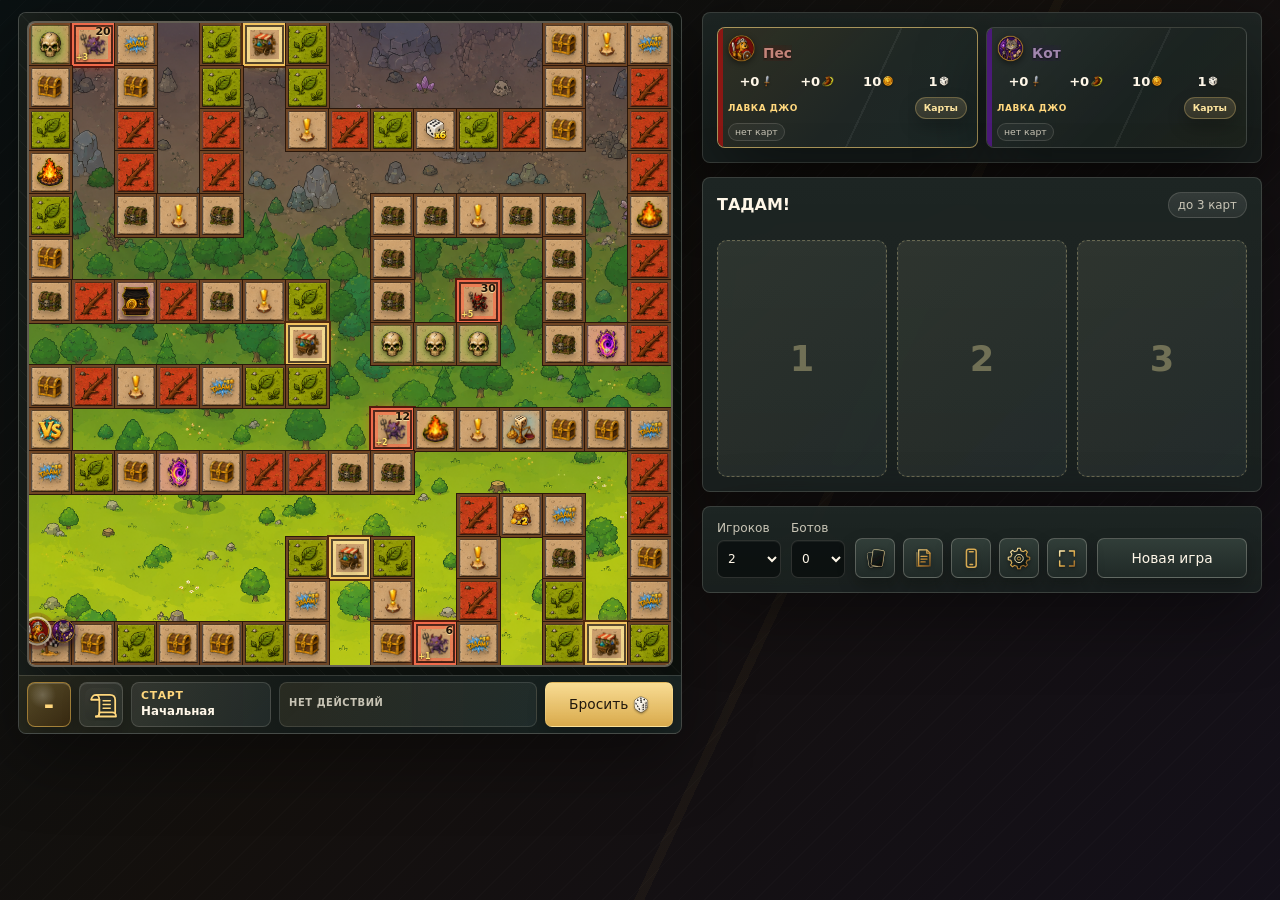
==== index.html @ 527f1bdc "Настольный стиль О13: отпечатки ТАДАМ размером с карту концепта (90 px) у двух и трёх игроков; у чет" ====
<!doctype html>
<html lang="ru">
  <head>
    <meta charset="UTF-8" />
    <meta name="viewport" content="width=device-width, initial-scale=1.0" />
    <title>Очень Большая Бродилка — веб-прототип</title>
    <link rel="preconnect" href="https://fonts.googleapis.com" />
    <link rel="preconnect" href="https://fonts.gstatic.com" crossorigin />
    <link href="https://fonts.googleapis.com/css2?family=Rubik:wght@400;500;700;800;900&family=Ruslan+Display&display=swap" rel="stylesheet" />
    <link rel="stylesheet" href="./styles.css?v=20261012-1400" />
    <link rel="stylesheet" href="./styles/moments.css?v=20261012-2330" />
    <link rel="stylesheet" href="./styles/tabletop.css?v=20261013-1500" />
  </head>
  <body data-ui-style="classic" data-font-style="standard">
    <main class="app-shell">
      <section class="score-strip" id="scoreStrip" aria-label="Игроки"></section>
      <div id="monsterRageIndicator" class="monster-rage-indicator" aria-live="polite" hidden></div>

      <section class="play-area">
        <article class="board-panel" aria-label="Игровое поле">
          <div class="map-wrap">
            <div id="eventToast" class="event-toast" role="button" tabindex="0" aria-live="polite" hidden></div>
            <div id="monsterDefeatBanner" class="monster-defeat-banner" aria-live="polite" hidden></div>
            <div id="coinDoubleBanner" class="coin-double-banner" aria-live="polite" hidden></div>
            <div id="finalBattleHud" class="final-battle-hud" aria-live="polite" hidden></div>
            <div id="winnerPopup" class="winner-popup" aria-live="polite" hidden></div>
            <div id="choicePanel" class="choice-panel" role="dialog" aria-live="polite" hidden></div>
            <div id="board" class="board"></div>
          </div>
          <div class="board-header">
            <div class="dice-panel">
              <span id="diceValue">-</span>
              <button id="infoHistoryBtn" class="info-history-button" type="button" aria-label="Показать хронику" title="Хроника" aria-haspopup="dialog" aria-expanded="false">
                <span class="info-history-glyph" aria-hidden="true">
                  <svg class="info-history-icon" viewBox="0 0 48 48" focusable="false">
                    <path class="info-history-scroll-paper" d="M12.9 7.8h22.4c5 0 8.2 3.2 8.2 8.2v19.8" />
                    <path class="info-history-scroll-roll" d="M12.9 7.8c-4 0-6.7 2.6-7.9 7.8h13.2c-.5-5.1-2.3-7.8-5.3-7.8Z" />
                    <path class="info-history-scroll-side" d="M18.2 15.6v20.2c0 4.4-2 6.6-5.6 6.6" />
                    <path class="info-history-scroll-bottom" d="M18.2 35.8h20.4c3.8 0 6.2 2.4 6.2 6.6H12.6c3.7 0 5.6-2.3 5.6-6.6Z" />
                    <path class="info-history-scroll-line" d="M24.3 17.2h11.2" />
                    <path class="info-history-scroll-line" d="M24.3 23.2h11.2" />
                    <path class="info-history-scroll-line" d="M24.3 29.2h11.2" />
                  </svg>
                </span>
              </button>
              <div id="fieldEffect" class="field-effect"></div>
              <div id="tableHost" class="table-host"></div>
              <div id="turnActions" class="turn-actions" aria-label="Доступные действия"></div>
              <button id="rollBtn">Бросить <img class="dice-icon" src="./assets/icons/dice.png?v=20260524-0305" alt="" aria-hidden="true"></button>
            </div>
          </div>
        </article>

        <aside class="side-panel" aria-label="Информация партии">
          <section class="game-settings" aria-label="Панель партии">
            <div class="season-controls">
              <label>
                <span class="control-label-copy">Игроков</span>
                <select id="playerCount">
                  <option value="1">Соло</option>
                  <option value="2" selected>2</option>
                  <option value="3">3</option>
                  <option value="4">4</option>
                </select>
              </label>
              <label>
                <span class="control-label-copy">Ботов</span>
                <select id="botCount">
                  <option value="0" selected>0</option>
                  <option value="1">1</option>
                  <option value="2">2</option>
                  <option value="3">3</option>
                  <option value="4">4</option>
                </select>
              </label>
              <div class="header-icon-actions" aria-label="Быстрые действия">
                <button id="referenceHeaderBtn" class="secondary header-icon-button reference-header-toggle" type="button" title="Показать карты и поля" aria-label="Показать карты и поля" aria-pressed="false">
                  <img class="reference-header-icon" src="./assets/icons/reference_cards.svg" alt="" aria-hidden="true">
                </button>
                <button id="historyHeaderBtn" class="secondary header-icon-button history-header-toggle" type="button" title="История" aria-label="История" aria-pressed="false">
                  <svg class="history-header-icon" viewBox="0 0 512 512" aria-hidden="true">
                    <defs>
                      <linearGradient id="historyGold" x1="132" x2="384" y1="102" y2="410" gradientUnits="userSpaceOnUse">
                        <stop offset="0" stop-color="#f0d58d"/>
                        <stop offset="0.54" stop-color="#cf9439"/>
                        <stop offset="1" stop-color="#80531f"/>
                      </linearGradient>
                    </defs>
                    <g fill="none" stroke="url(#historyGold)" stroke-linecap="round" stroke-linejoin="round">
                      <path d="M146 158v252h210" stroke-width="20" opacity="0.58"/>
                      <path d="M178 108h150l58 58v238H178z" stroke-width="24"/>
                      <path d="M328 112v58h56" stroke-width="22"/>
                      <path d="M220 226h112M220 278h112M220 330h78" stroke-width="24"/>
                    </g>
                  </svg>
                </button>
                <button id="phoneRoomHeaderBtn" class="secondary header-icon-button phone-room-toggle" type="button" title="Играть с телефонами" aria-label="Играть с телефонами" aria-pressed="false">
                  <svg class="phone-header-icon" viewBox="0 0 24 24" aria-hidden="true">
                    <rect x="7.25" y="3.25" width="9.5" height="17.5" rx="2.15" />
                    <path d="M10.15 5.65h3.7M10.75 18.05h2.5" />
                  </svg>
                </button>
                <button id="settingsToggle" class="secondary settings-toggle header-icon-button" type="button" title="Настройки" aria-label="Настройки" aria-expanded="false">
                  <img class="settings-icon" src="./assets/icons/settings_gear.svg?v=20260621-2257" alt="" aria-hidden="true">
                </button>
                <button id="fullscreenBtn" class="secondary fullscreen-toggle header-icon-button" type="button" title="Открыть игру на весь экран" aria-label="На весь экран">
                  <img class="fullscreen-icon" src="./assets/icons/fullscreen_button.svg?v=20260621-2305" alt="" aria-hidden="true">
                </button>
                <button id="tableMenuBtn" class="secondary header-icon-button table-menu-toggle" type="button" title="Партия: игроки, боты, новая игра" aria-label="Партия" aria-expanded="false">
                  <svg class="table-menu-icon" viewBox="0 0 24 24" aria-hidden="true">
                    <path d="M4 9.5h16v9.25c0 .7-.55 1.25-1.25 1.25H5.25C4.55 20 4 19.45 4 18.75Z" />
                    <path d="M3.25 6.25C3.25 5.55 3.8 5 4.5 5h15c.7 0 1.25.55 1.25 1.25V9.5H3.25Z" />
                    <path d="M10 12.75h4" />
                  </svg>
                </button>
                <span id="phoneRoomHeaderFeedback" class="phone-room-header-feedback" role="status" aria-live="polite" hidden>Комната скопирована</span>
              </div>
              <button id="newGameBtn" class="secondary">Новая игра</button>
            </div>
            <section class="phone-room-panel" aria-label="Мобильные контроллеры" hidden>
              <div class="phone-room-header">
                <strong>Телефоны</strong>
                <div class="phone-room-header-actions">
                  <button id="phoneRoomQrBtn" class="secondary phone-room-qr-button" type="button" title="Показать QR-код" aria-label="Показать QR-код" aria-haspopup="dialog" aria-expanded="false" disabled>
                    <img class="phone-room-qr-icon" src="./assets/icons/qr_code.svg?v=20260626-1656" alt="" aria-hidden="true">
                  </button>
                  <button id="createPhoneRoomBtn" class="secondary phone-room-refresh-button" type="button" title="Создать комнату" aria-label="Создать комнату">
                    <img class="phone-room-refresh-icon" src="./assets/icons/refresh_room.svg?v=20260626-1700" alt="" aria-hidden="true">
                  </button>
                  <button id="copyPhoneRoomUrlBtn" class="secondary phone-room-copy" type="button" title="Скопировать ссылку" aria-label="Скопировать ссылку" disabled>
                    <img class="phone-room-copy-icon" src="./assets/icons/copy_link.svg?v=20260626-1652" alt="" aria-hidden="true">
                  </button>
                  <button id="phoneRoomSettingsToggle" class="secondary phone-room-settings-toggle" type="button" title="Настройки телефонов" aria-label="Настройки телефонов" aria-expanded="false" aria-controls="phoneRoomSettingsBody">
                    <img class="phone-room-settings-icon" src="./assets/icons/settings_gear.svg?v=20260626-0342" alt="" aria-hidden="true">
                  </button>
                </div>
              </div>
              <div id="phoneRoomStatus" class="phone-room-status">Комната не создана</div>
              <div id="phoneRoomDetails" class="phone-room-details" hidden>
                <div class="phone-room-code-card">
                  <span>Код</span>
                  <b id="phoneRoomCode">-</b>
                </div>
                <label class="phone-room-link-card">
                  <span>Ссылка</span>
                  <input id="phoneRoomUrl" type="text" readonly value="" />
                </label>
              </div>
              <section class="phone-room-settings" aria-label="Настройки телефонов">
                <div id="phoneRoomSettingsBody" class="phone-room-settings-body" hidden>
                  <div class="phone-room-settings-grid">
                    <label class="phone-room-mode">
                      <span>Режим</span>
                      <select id="phoneRoomMode">
                        <option value="full" selected>Полный контроллер</option>
                        <option value="big-button">Большая кнопка</option>
                      </select>
                    </label>
                    <label class="cheat-toggle phone-dice-toggle">
                      <input id="phoneRoomDice" type="checkbox" />
                      <span>Не отображать кубики</span>
                    </label>
                    <label class="cheat-toggle phone-card-text-toggle">
                      <input id="phoneRoomCardsText" type="checkbox" checked />
                      <span>Текст вместо карт</span>
                    </label>
                  </div>
                  <div id="phoneRoomControllers" class="phone-room-controllers"></div>
                </div>
              </section>
            </section>
            <div id="settingsPanel" class="settings-panel" hidden>
              <div class="settings-action-pair auto-playtest-controls" aria-label="Автопрогон бот-партий">
                <span class="auto-playtest-title">Автопрогон</span>
                <button class="secondary" type="button" data-auto-playtest-runs="1">1</button>
                <button class="secondary" type="button" data-auto-playtest-runs="10">10</button>
                <button class="secondary" type="button" data-auto-playtest-runs="100">100</button>
                <span id="autoPlaytestStatus" class="auto-playtest-status" aria-live="polite"></span>
              </div>
              <div class="exact-move-row" aria-label="Чит точного движения активного игрока">
                <label class="settings-select exact-move-setting">
                  <span>Пройти</span>
                  <input id="exactMoveAmount" type="number" min="0" step="1" value="4" />
                </label>
                <button id="exactMoveBtn" class="secondary" type="button">Идти</button>
              </div>
              <div id="modifierPlayerStatus" class="modifier-player-status" aria-live="polite"></div>
              <div class="modifier-preset-row" aria-label="Шаги выбранного игрока">
                <span>Шаги</span>
                <button class="secondary" type="button" data-step-bonus-preset="-5">-5</button>
                <button class="secondary" type="button" data-step-bonus-preset="5">+5</button>
                <button class="secondary" type="button" data-step-bonus-preset="-50">-50</button>
                <button class="secondary" type="button" data-step-bonus-preset="50">+50</button>
              </div>
              <div class="modifier-preset-row" aria-label="Сила выбранного игрока">
                <span>Сила</span>
                <button class="secondary" type="button" data-battle-bonus-preset="-5">-5</button>
                <button class="secondary" type="button" data-battle-bonus-preset="5">+5</button>
                <button class="secondary" type="button" data-battle-bonus-preset="-50">-50</button>
                <button class="secondary" type="button" data-battle-bonus-preset="50">+50</button>
              </div>
              <label class="settings-select">
                <span>Кубиков</span>
                <select id="diceCount">
                  <option value="1" selected>1</option>
                  <option value="2">2</option>
                  <option value="3">3</option>
                  <option value="4">4</option>
                </select>
              </label>
              <label class="settings-select">
                <span>Поле</span>
                <select id="boardSelect">
                  <option value="field1">Поле 1</option>
                  <option value="field2" selected>Поле 2</option>
                </select>
              </label>
              <label class="settings-select">
                <span>UI</span>
                <select id="uiStyle">
                  <option value="classic" selected>Классический</option>
                  <option value="tabletop">Настольный</option>
                </select>
              </label>
              <label class="settings-select">
                <span>Лавка</span>
                <select id="shopMode">
                  <option value="market" selected>Рынок</option>
                  <option value="classic">Классика</option>
                </select>
              </label>
              <label class="settings-select">
                <span>Скорость ботов</span>
                <select id="botSpeed">
                  <option value="standard" selected>Стандартно</option>
                  <option value="fast">Быстро</option>
                </select>
              </label>
              <label class="cheat-toggle">
                <input id="autoRevealCards" type="checkbox" />
                <span>Сразу открывать карты</span>
              </label>
              <label class="cheat-toggle">
                <input id="randomFirstPlayer" type="checkbox" />
                <span>Случайный первый игрок</span>
              </label>
              <label class="cheat-toggle">
                <input id="showWalkPath" type="checkbox" />
                <span>Не показывать контур хода</span>
              </label>
              <label class="cheat-toggle">
                <input id="hidePlayers" type="checkbox" />
                <span>Скрыть игроков</span>
              </label>
              <label class="cheat-toggle">
                <input id="weaponsEnabled" type="checkbox" />
                <span>Оружие</span>
              </label>
              <label class="cheat-toggle">
                <input id="disableDragon" type="checkbox" checked />
                <span>Выключить дракона</span>
              </label>
            </div>
          </section>
          <section class="tadam-card">
            <div class="section-title">
              <h2>ТАДАМ!</h2>
              <span class="pill">до 3 карт</span>
            </div>
            <div id="tadamTable" class="tadam-table"></div>
          </section>
          <section id="tableDecks" class="table-decks" aria-label="Колоды на столе"></section>
        </aside>
      </section>

      <section class="lower-grid">
        <article id="referencePanel" class="reference-panel" aria-label="Справочник карт и полей" hidden>
          <section class="reference-toggle-panel" aria-label="Показать карты и поля">
            <strong>Показать карты и поля</strong>
            <div class="reference-toggle-list">
              <button class="secondary reference-toggle" type="button" data-reference-toggle="good" aria-pressed="false">
                <img class="reference-toggle-icon" src="./assets/cards/good_back.png" alt="" aria-hidden="true">
                <span class="reference-toggle-label">Хорошо</span>
              </button>
              <button class="secondary reference-toggle" type="button" data-reference-toggle="bad" aria-pressed="false">
                <img class="reference-toggle-icon" src="./assets/cards/bad_back.png" alt="" aria-hidden="true">
                <span class="reference-toggle-label">Плохо</span>
              </button>
              <button class="secondary reference-toggle" type="button" data-reference-toggle="shop" aria-pressed="false">
                <img class="reference-toggle-icon" src="./assets/cards/shop_back.png" alt="" aria-hidden="true">
                <span class="reference-toggle-label">Лавка Джо</span>
              </button>
              <button class="secondary reference-toggle" type="button" data-reference-toggle="tadam" aria-pressed="false">
                <img class="reference-toggle-icon" src="./assets/cards/tadam_back.png" alt="" aria-hidden="true">
                <span class="reference-toggle-label">Тадам!</span>
              </button>
              <button class="secondary reference-toggle" type="button" data-reference-toggle="event" aria-pressed="false">
                <img class="reference-toggle-icon" src="./assets/cards/event_back.png" alt="" aria-hidden="true">
                <span class="reference-toggle-label">События</span>
              </button>
              <button class="secondary reference-toggle" type="button" data-reference-toggle="legendary" aria-pressed="false">
                <img class="reference-toggle-icon reference-toggle-icon-legendary" src="./assets/icons/legendary_doom_scythe_512.png" alt="" aria-hidden="true">
                <span class="reference-toggle-label">Легендарное оружие</span>
              </button>
              <button class="secondary reference-toggle" type="button" data-reference-toggle="fields" aria-pressed="false">
                <img class="reference-toggle-icon reference-toggle-icon-field" src="./assets/icons/start_512.png" alt="" aria-hidden="true">
                <span class="reference-toggle-label">Поля</span>
              </button>
            </div>
          </section>
          <div id="referenceOutput" class="reference-output" hidden></div>
        </article>
        <article id="historyPanel" class="history-panel" hidden>
          <div class="section-title">
            <h2>История</h2>
            <button id="saveHistoryBtn" class="history-save" type="button">Сохранить</button>
          </div>
          <div id="gameHistory" class="game-history"></div>
        </article>
      </section>

      <div id="infoHistoryPopup" class="info-history-popup" role="dialog" aria-modal="true" aria-labelledby="infoHistoryTitle" hidden>
        <button class="info-history-backdrop" type="button" data-info-history-close aria-label="Закрыть хронику"></button>
        <section class="info-history-card">
          <div class="info-history-head">
            <div>
              <h2 id="infoHistoryTitle">Хроника</h2>
            </div>
            <div class="info-history-head-actions">
              <button id="infoHistoryFullBtn" class="info-history-action" type="button">Вся хроника</button>
              <button id="infoHistoryCopyBtn" class="info-history-action" type="button">Копировать</button>
              <span id="infoHistoryCopyFeedback" class="info-history-copy-feedback" role="status" aria-live="polite" hidden>Хроника скопирована</span>
              <button id="infoHistoryCloseBtn" class="info-history-close" type="button" aria-label="Закрыть хронику">×</button>
            </div>
          </div>
          <div class="info-history-list-wrap">
            <div id="infoHistoryListTitle" class="info-history-list-title">Последние действия</div>
            <ol id="gameLog" class="game-log info-history-log"></ol>
          </div>
        </section>
      </div>

      <div id="playerShopPopup" class="player-shop-popup" role="dialog" aria-modal="true" aria-labelledby="playerShopTitle" hidden>
        <button class="player-shop-backdrop" type="button" data-player-shop-close aria-label="Закрыть карты игрока"></button>
        <section class="player-shop-card">
          <div class="player-shop-head">
            <div>
              <span id="playerShopSubtitle" class="player-shop-kicker">Карты игрока</span>
              <h2 id="playerShopTitle">Карты игрока</h2>
            </div>
            <button id="playerShopCloseBtn" class="player-shop-close" type="button" aria-label="Закрыть карты игрока">×</button>
          </div>
          <div id="playerShopBody" class="player-shop-body"></div>
        </section>
      </div>

      <div id="phoneRoomQrPopup" class="phone-room-qr-popup" role="dialog" aria-modal="true" aria-label="QR-код комнаты" hidden>
        <button class="phone-room-qr-backdrop" type="button" data-phone-room-qr-close aria-label="Закрыть QR-код"></button>
        <section class="phone-room-qr-card">
          <div id="phoneRoomQrCode" class="phone-room-qr-code" aria-label="QR-код для подключения телефона"></div>
        </section>
      </div>

    </main>

    <script type="module" src="./src/game.js?v=20261013-1200"></script>
  </body>
</html>
---- styles.css ----
:root {
  color-scheme: dark;
  --bg: #0c1111;
  --panel: rgba(21, 29, 27, 0.94);
  --panel-2: #202a26;
  --panel-3: #2a211d;
  --ink: #fff7e8;
  --muted: #c8c4b5;
  --faint: #7c877a;
  --line: rgba(255, 247, 232, 0.14);
  --line-strong: rgba(255, 247, 232, 0.24);
  --gold: #d9aa4c;
  --gold-2: #ffd77d;
  --red: #d4665d;
  --green: #72b77a;
  --cyan: #65bdc2;
  --violet: #ad8be8;
  --shadow: 0 24px 70px rgba(0, 0, 0, 0.42);
  --soft-shadow: 0 12px 28px rgba(0, 0, 0, 0.3);
  --tile-gray-art: url("./assets/tiles/empty_field_512.png");
  --tile-green-art: url("./assets/tiles/green_512.png");
  --tile-red-art: url("./assets/tiles/red_512.png");
  --tile-fantasy-border: #6f4524;
  --tile-fantasy-border-dark: #2b180c;
  --tile-fantasy-border-light: #c18a4b;
  --board-gap-art: url("./assets/backgrounds/forest_rocks_gap_1254.png");
  --card-face-width: clamp(158px, 24vw, 218px);
  --card-face-gap: clamp(10px, 2vw, 18px);
  --font-standard: Inter, ui-sans-serif, system-ui, -apple-system, BlinkMacSystemFont, "Segoe UI", sans-serif;
  --font-adventure: "Rubik", var(--font-standard);
  font-family: var(--font-standard);
}

/* Legendary weapon: dedicated card, persistent holder status, and phone parity. */
.reference-toggle-icon-legendary {
  width: 27px;
  height: 27px;
  filter:
    drop-shadow(0 0 5px rgba(194, 73, 255, 0.55))
    drop-shadow(0 1px 2px rgba(0, 0, 0, 0.6));
}

.reference-card-item.is-display-only {
  cursor: default;
}

.legendary-card-reveal {
  --reveal-card-width: var(--card-face-width);
  width: var(--reveal-card-width);
}

.legendary-card-preview {
  --legendary-violet: #8f3fea;
  --legendary-red: #d4384f;
  --legendary-card-background:
    radial-gradient(circle at 50% 34%, rgba(190, 63, 255, 0.28), transparent 31%),
    radial-gradient(circle at 22% 84%, rgba(225, 41, 69, 0.2), transparent 35%),
    linear-gradient(145deg, #221226 0%, #100f19 47%, #2b1119 100%);
  position: relative;
  width: 100%;
  aspect-ratio: 63 / 88;
  display: block;
  overflow: hidden;
  padding: 0;
  border: 2px solid rgba(255, 211, 97, 0.88);
  border-radius: 12px;
  color: #fff3ce;
  background: var(--legendary-card-background);
  box-shadow:
    0 16px 34px rgba(0, 0, 0, 0.5),
    0 0 0 2px rgba(76, 26, 87, 0.82),
    0 0 22px rgba(160, 58, 220, 0.28),
    inset 0 0 0 4px rgba(255, 220, 108, 0.12);
  cursor: pointer;
  transform-origin: center;
  transition: box-shadow 160ms ease, transform 160ms ease;
}

.legendary-card-preview::before {
  content: "";
  position: absolute;
  inset: 5.5%;
  border: 1px solid rgba(255, 216, 111, 0.46);
  border-radius: 9px;
  background:
    linear-gradient(135deg, rgba(255, 232, 151, 0.1), transparent 22% 76%, rgba(255, 220, 112, 0.08)),
    repeating-linear-gradient(135deg, transparent 0 14px, rgba(155, 64, 197, 0.045) 14px 15px);
  pointer-events: none;
}

.legendary-card-reveal.is-hidden .legendary-card-preview {
  --legendary-card-background: url("./assets/cards/legendary_back.png?v=20260728-0542") center / cover no-repeat;
}

.legendary-card-reveal.is-hidden .legendary-card-preview::before,
.legendary-card-reveal.is-hidden .legendary-card-preview::after {
  display: none;
}

button.legendary-card-preview:hover:not(:disabled),
button.legendary-card-preview:focus-visible {
  outline: none;
  border-color: rgba(255, 236, 166, 0.54);
  background: var(--legendary-card-background);
  box-shadow:
    0 14px 28px rgba(0, 0, 0, 0.42),
    0 0 0 2px rgba(255, 244, 198, 0.96);
  transform: none;
}

.legendary-card-text {
  --card-face-icon-row: clamp(74px, 13vw, 110px);
  position: absolute;
  inset: 10% 9% 8%;
  z-index: 1;
  min-width: 0;
  display: grid;
  grid-template-rows: auto minmax(0, 1fr) auto;
  align-items: center;
  justify-items: center;
  gap: clamp(5px, 0.8vw, 10px);
  text-align: center;
}

.legendary-card-title {
  align-self: start;
  color: #ffe39a;
  font-size: clamp(0.75rem, 1.45vw, 1.06rem);
  font-weight: 950;
  letter-spacing: 0.055em;
  line-height: 1.02;
  text-shadow: 0 2px 3px #000, 0 0 10px rgba(217, 75, 255, 0.64);
  text-transform: uppercase;
}

.legendary-card-icon {
  width: var(--card-face-icon-row);
  height: var(--card-face-icon-row);
  display: grid;
  place-items: center;
  align-self: center;
}

.legendary-card-weapon-icon,
.legendary-card-artifact-icon {
  width: 100%;
  height: 100%;
  object-fit: contain;
  filter:
    drop-shadow(0 6px 7px rgba(0, 0, 0, 0.68))
    drop-shadow(0 0 12px rgba(200, 69, 255, 0.5));
}

.legendary-card-description {
  align-self: end;
  display: flex;
  flex-direction: column;
  align-items: center;
  justify-content: center;
  color: #fff2d2;
  font-size: clamp(0.62rem, 1.18vw, 0.88rem);
  font-weight: 900;
  line-height: 1.12;
  text-shadow: 0 2px 3px #000;
  text-wrap: pretty;
}

.event-toast.action-prompt:has(.legendary-card-reveal) {
  top: 50%;
  width: min(1220px, calc(100% - 36px));
  min-height: 0;
  padding: 0;
  border: 0;
  background: transparent;
  box-shadow: none;
  justify-items: center;
  transform: translate(-50%, calc(-50% - 8px));
}

.event-toast.action-prompt.visible:has(.legendary-card-reveal) {
  transform: translate(-50%, -50%);
}

.event-toast.action-prompt.fading:has(.legendary-card-reveal) {
  transform: translate(-50%, calc(-50% - 8px));
}

.event-toast.action-prompt:has(.legendary-card-reveal) .event-toast-copy {
  width: 100%;
  display: grid;
  justify-items: center;
  text-align: center;
}

.legendary-weapon-status {
  width: fit-content;
  max-width: 100%;
  display: grid !important;
  grid-template-columns: 26px minmax(0, auto);
  grid-template-rows: auto auto;
  align-items: center;
  gap: 0 6px !important;
  margin: 6px 0 2px;
  padding: 4px 8px 4px 5px;
  border: 1px solid rgba(229, 171, 71, 0.62);
  border-radius: 999px;
  color: #ffe6a7 !important;
  background:
    radial-gradient(circle at 13px 50%, rgba(169, 57, 232, 0.35), transparent 25px),
    rgba(29, 15, 31, 0.8);
  box-shadow: 0 0 14px rgba(152, 52, 205, 0.22), inset 0 1px rgba(255, 236, 164, 0.12);
  text-align: left;
  text-transform: none !important;
  white-space: normal !important;
}

.legendary-weapon-status img {
  grid-row: 1 / 3;
  width: 26px !important;
  height: 26px !important;
  object-fit: contain;
}

.legendary-weapon-status b,
.legendary-weapon-status small {
  min-width: 0;
  overflow: hidden;
  line-height: 1.05;
  text-overflow: ellipsis;
  white-space: nowrap;
}

.legendary-weapon-status b {
  color: #ffe099;
  font-size: 0.68rem;
  font-weight: 950;
}

.legendary-weapon-status small {
  margin: 0;
  color: rgba(255, 235, 210, 0.72);
  font-size: 0.55rem;
  font-weight: 850;
}

.controller-legendary-weapon {
  min-width: 0;
  display: grid;
  grid-template-columns: 48px minmax(0, 1fr);
  align-items: center;
  gap: 9px;
  padding: 7px 10px 7px 7px;
  border: 1px solid rgba(240, 193, 80, 0.56);
  border-radius: 10px;
  color: #fff0cf;
  background:
    radial-gradient(circle at 24px 50%, rgba(177, 54, 229, 0.32), transparent 48px),
    linear-gradient(135deg, rgba(61, 23, 70, 0.86), rgba(35, 18, 25, 0.9));
  box-shadow: 0 8px 18px rgba(0, 0, 0, 0.24), inset 0 1px rgba(255, 235, 163, 0.13);
}

.controller-legendary-weapon > img {
  width: 48px;
  height: 48px;
  object-fit: contain;
  filter: drop-shadow(0 0 8px rgba(203, 70, 255, 0.48));
}

.controller-legendary-weapon > span {
  min-width: 0;
  display: grid;
  gap: 1px;
}

.controller-legendary-weapon small,
.controller-legendary-weapon b,
.controller-legendary-weapon em {
  min-width: 0;
  overflow: hidden;
  text-overflow: ellipsis;
  white-space: nowrap;
}

.controller-legendary-weapon small {
  color: #cdb6d6;
  font-size: 0.64rem;
  font-weight: 850;
  text-transform: uppercase;
}

.controller-legendary-weapon b {
  color: #ffe19a;
  font-size: 0.92rem;
  font-weight: 950;
}

.controller-legendary-weapon em {
  color: #f1dce9;
  font-size: 0.72rem;
  font-style: normal;
  font-weight: 850;
}

.controller-card-preview-legendary {
  --controller-card-accent: #bd60ee;
}

.controller-card-face-stage .legendary-card-reveal,
.controller-player-panel.has-card-preview:has(.controller-card-preview-face) .controller-card-face-stage.is-preview .legendary-card-reveal {
  width: var(--reveal-card-width);
}

.controller-card-face-stage .legendary-card-preview,
.controller-player-panel.has-card-preview:has(.controller-card-preview-face) .controller-card-face-stage.is-preview .legendary-card-preview {
  width: var(--reveal-card-width);
  height: auto;
  pointer-events: none;
}

.controller-card-preview-face .legendary-card-text {
  --card-face-icon-row: clamp(92px, 35cqw, 150px);
}

.controller-card-preview-face .legendary-card-title {
  font-size: clamp(0.94rem, 6.4cqw, 1.56rem);
}

.controller-card-preview-face .legendary-card-description {
  font-size: clamp(0.78rem, 5.1cqw, 1.22rem);
}

@media (max-width: 640px) {
  .legendary-card-reveal {
    --reveal-card-width: var(--card-face-width);
  }

  .event-toast.action-prompt:has(.legendary-card-reveal) {
    position: fixed;
    top: 50%;
    bottom: auto;
    left: 50%;
    z-index: 80;
    width: auto;
    max-width: calc(100vw - 16px);
    max-height: calc(100dvh - 16px);
    justify-items: center;
    transform: translate(-50%, -50%);
  }

  .event-toast.action-prompt:has(.legendary-card-reveal) .event-toast-copy {
    max-height: 100%;
    overflow: auto;
  }
}

* {
  box-sizing: border-box;
}

body {
  min-width: 320px;
  min-height: 100vh;
  margin: 0;
  color: var(--ink);
  background:
    linear-gradient(135deg, rgba(10, 17, 18, 0.98) 0%, rgba(20, 16, 13, 0.98) 48%, rgba(20, 16, 26, 0.98) 100%),
    repeating-linear-gradient(90deg, rgba(255, 247, 232, 0.035) 0 1px, transparent 1px 96px),
    repeating-linear-gradient(0deg, rgba(255, 247, 232, 0.028) 0 1px, transparent 1px 96px),
    var(--bg);
}

body[data-font-style="standard"] {
  font-family: var(--font-standard);
  font-size-adjust: none;
}

body[data-font-style="adventure"] {
  font-family: var(--font-adventure);
  font-size-adjust: none;
}

body::before {
  content: "";
  position: fixed;
  inset: 0;
  z-index: -1;
  pointer-events: none;
  background:
    linear-gradient(115deg, transparent 0 62%, rgba(217, 170, 76, 0.06) 62% 62.6%, transparent 62.6%),
    repeating-linear-gradient(135deg, rgba(255, 255, 255, 0.025) 0 1px, transparent 1px 18px);
  opacity: 0.8;
}

button,
select,
input {
  font: inherit;
}

button {
  min-height: 40px;
  border: 1px solid rgba(255, 232, 166, 0.22);
  border-radius: 7px;
  color: #21180d;
  background:
    linear-gradient(180deg, rgba(255, 231, 163, 0.82), rgba(217, 170, 76, 0.98)),
    var(--gold);
  cursor: pointer;
  transition:
    transform 140ms ease,
    background 140ms ease,
    border-color 140ms ease,
    color 140ms ease,
    box-shadow 140ms ease;
  box-shadow: 0 8px 18px rgba(0, 0, 0, 0.24);
}

button:hover:not(:disabled) {
  transform: translateY(-1px);
  background:
    linear-gradient(180deg, rgba(255, 242, 192, 0.92), rgba(255, 211, 116, 0.98)),
    var(--gold-2);
  box-shadow: 0 12px 24px rgba(0, 0, 0, 0.32);
}

button:disabled {
  cursor: not-allowed;
  opacity: 0.52;
}

select {
  min-height: 38px;
  border: 1px solid var(--line);
  border-radius: 7px;
  padding: 0 28px 0 10px;
  color: var(--ink);
  background: rgba(8, 12, 12, 0.72);
  box-shadow: inset 0 1px 0 rgba(255, 255, 255, 0.05);
}

input[type="number"] {
  min-height: 38px;
  width: 100%;
  border: 1px solid var(--line);
  border-radius: 7px;
  padding: 0 10px;
  color: var(--ink);
  background: rgba(8, 12, 12, 0.72);
  box-shadow: inset 0 1px 0 rgba(255, 255, 255, 0.05);
}

h1,
h2,
h3,
p {
  margin: 0;
}

h1 {
  font-size: clamp(1.7rem, 2vw + 1rem, 3rem);
  line-height: 1;
  letter-spacing: 0;
  text-shadow: 0 10px 32px rgba(0, 0, 0, 0.38);
}

h2 {
  font-size: 1rem;
  line-height: 1.15;
  letter-spacing: 0;
}

.app-shell {
  width: min(1500px, 100%);
  margin: 0 auto;
  padding: 24px;
}

.topbar,
.score-strip,
.play-area,
.lower-grid {
  width: 100%;
}

.topbar {
  display: flex;
  align-items: end;
  justify-content: space-between;
  gap: 20px;
  padding-bottom: 18px;
}

.game-settings {
  margin: 0;
  border-color: rgba(255, 247, 232, 0.18);
}

.eyebrow {
  margin-bottom: 7px;
  color: var(--gold-2);
  font-size: 0.72rem;
  font-weight: 800;
  letter-spacing: 0.08em;
  text-transform: uppercase;
}

.season-controls,
.section-title,
.board-header,
.dice-panel {
  display: flex;
  align-items: center;
  gap: 10px;
}

.season-controls {
  align-items: end;
  display: grid;
  grid-template-columns:
    minmax(64px, 0.64fr)
    minmax(54px, 0.56fr)
    minmax(232px, 232px)
    minmax(150px, 1.55fr);
  justify-content: stretch;
}

.season-controls label {
  min-width: 0;
  display: grid;
  gap: 5px;
  color: var(--muted);
  font-size: 0.76rem;
}

.season-controls button {
  min-width: 0;
  font-size: 0.86rem;
  line-height: 1.05;
  white-space: nowrap;
}

.season-controls select,
.season-controls button {
  width: 100%;
}

/* Стрелку браузер рисует сам, около 20px внутри поля: с отступом 28px справа в узком поле не видно ни «2», ни «0» */
.season-controls select {
  padding-right: 2px;
  padding-left: 6px;
}

.settings-toggle {
  align-self: end;
}

.settings-icon {
  width: 1.72rem;
  height: 1.72rem;
  display: block;
  filter: drop-shadow(0 1px 2px rgba(0, 0, 0, 0.44));
}

.header-icon-actions {
  --header-icon-size: 40px;
  --header-icon-half: 20px;
  --header-icon-gap: 8px;
  position: relative;
  align-self: end;
  min-width: 0;
  display: grid;
  grid-template-columns: repeat(5, var(--header-icon-size));
  justify-content: start;
  gap: var(--header-icon-gap);
}

.header-icon-button {
  width: var(--header-icon-size);
  height: var(--header-icon-size);
  min-height: var(--header-icon-size);
  aspect-ratio: 1;
  display: grid;
  place-items: center;
  padding: 0;
  font-size: 0;
  line-height: 0;
}

.season-controls .header-icon-button {
  width: var(--header-icon-size);
}

.header-icon-button.active {
  border-color: rgba(218, 172, 83, 0.48);
  box-shadow:
    inset 0 1px 0 rgba(255, 255, 255, 0.08),
    0 0 0 1px rgba(216, 169, 71, 0.1);
}

.header-icon-button.active,
.header-icon-button[aria-expanded="true"],
.header-icon-button[aria-pressed="true"] {
  border-color: rgba(242, 197, 95, 0.82);
  box-shadow:
    inset 0 1px 0 rgba(255, 238, 188, 0.08),
    0 0 0 3px rgba(83, 202, 220, 0.16),
    0 0 0 1px rgba(242, 197, 95, 0.34);
}

.fullscreen-icon {
  width: 1.78rem;
  height: 1.78rem;
  display: block;
  filter: drop-shadow(0 1px 2px rgba(0, 0, 0, 0.44));
}

.history-header-icon {
  width: 1.74rem;
  height: 1.74rem;
  display: block;
  fill: none;
  stroke: var(--gold-2);
  stroke-width: 1.8;
  stroke-linecap: round;
  stroke-linejoin: round;
  filter: drop-shadow(0 1px 2px rgba(0, 0, 0, 0.44));
}

.reference-header-icon {
  width: 1.72rem;
  height: 1.72rem;
  display: block;
  grid-area: 1 / 1;
  place-self: center;
  margin: auto;
  object-fit: contain;
  filter: drop-shadow(0 1px 2px rgba(0, 0, 0, 0.44));
}

.phone-header-icon {
  width: 1.54rem;
  height: 1.54rem;
  display: block;
  fill: none;
  justify-self: center;
  align-self: center;
  stroke: #d7aa52;
  stroke-width: 1.45;
  stroke-linecap: round;
  stroke-linejoin: round;
  filter:
    drop-shadow(0 1px 2px rgba(0, 0, 0, 0.5))
    drop-shadow(0 0 3px rgba(255, 221, 132, 0.06));
}

.settings-icon,
.fullscreen-icon,
.reference-header-icon,
.phone-header-icon {
  grid-area: 1 / 1;
  place-self: center;
  margin: auto;
  object-fit: contain;
}

.phone-room-header-feedback {
  position: absolute;
  left: calc(var(--header-icon-size) + var(--header-icon-gap) + var(--header-icon-half));
  bottom: calc(100% + 7px);
  z-index: 12;
  width: max-content;
  max-width: min(220px, 78vw);
  padding: 4px 8px;
  border: 0;
  border-radius: 9px;
  color: #fff3c8;
  background:
    linear-gradient(180deg, rgba(46, 35, 21, 0.84), rgba(18, 20, 17, 0.84));
  box-shadow: 0 8px 18px rgba(0, 0, 0, 0.26);
  font-size: 0.72rem;
  font-weight: 900;
  line-height: 1.1;
  text-align: center;
  pointer-events: none;
  transform: translate(-50%, 8px);
  opacity: 0;
  transition:
    opacity 1000ms ease,
    transform 1000ms ease;
}

.phone-room-header-feedback.visible {
  transform: translate(-50%, 0);
  opacity: 1;
  transition-duration: 160ms;
}

.phone-room-header-feedback[hidden] {
  display: none;
}

.settings-panel {
  display: grid;
  grid-template-columns: repeat(3, minmax(0, 1fr));
  gap: 10px;
  margin-top: 12px;
}

[hidden].settings-panel {
  display: none;
}

.cheat-toggle {
  align-self: stretch;
  min-height: 44px;
  display: grid;
  grid-template-columns: auto 1fr;
  align-items: center;
  gap: 10px;
  padding: 8px 10px;
  border: 1px solid rgba(255, 247, 232, 0.14);
  border-radius: 8px;
  background: rgba(255, 255, 255, 0.04);
}

.settings-select {
  align-self: stretch;
  min-height: 44px;
  display: grid;
  gap: 5px;
  padding: 8px 10px;
  border: 1px solid rgba(255, 247, 232, 0.14);
  border-radius: 8px;
  color: var(--muted);
  background: rgba(255, 255, 255, 0.04);
  font-size: 0.76rem;
}

.settings-select select {
  width: 100%;
}

.reference-toggle-panel {
  grid-column: 1 / -1;
  display: grid;
  gap: 9px;
  padding: 10px;
  border: 1px solid rgba(255, 247, 232, 0.14);
  border-radius: 8px;
  background: rgba(255, 255, 255, 0.04);
}

.reference-toggle-panel > strong {
  color: var(--gold-2);
  font-size: 0.84rem;
  line-height: 1.15;
}

.reference-toggle-list {
  display: grid;
  grid-template-columns: repeat(3, minmax(0, 1fr));
  gap: 7px;
}

.reference-toggle {
  min-width: 0;
  min-height: 34px;
  padding: 0 8px;
  display: inline-flex;
  align-items: center;
  justify-content: center;
  gap: 8px;
  font-size: 0.76rem;
  font-weight: 900;
}

.reference-toggle-icon {
  width: 20px;
  height: 25px;
  flex: 0 0 auto;
  object-fit: contain;
  pointer-events: none;
  filter: drop-shadow(0 1px 2px rgba(0, 0, 0, 0.45));
}

.reference-toggle-icon-field {
  width: 25px;
  height: 25px;
}

.reference-toggle-label {
  min-width: 0;
  line-height: 1.05;
  white-space: nowrap;
}

.reference-toggle.is-active {
  border-color: rgba(255, 214, 125, 0.72);
  color: #ffe9a9;
  background:
    linear-gradient(180deg, rgba(255, 217, 125, 0.22), rgba(255, 217, 125, 0.08)),
    rgba(126, 86, 26, 0.28);
  box-shadow: 0 0 0 2px rgba(216, 169, 71, 0.12), 0 10px 24px rgba(0, 0, 0, 0.18);
}

.modifier-control-row {
  grid-column: 1 / -1;
  min-height: 58px;
  display: grid;
  grid-template-columns: minmax(0, 1fr) minmax(0, 1fr);
  gap: 10px;
}

.modifier-control-row .settings-select,
.modifier-control-row .settings-action-pair {
  min-height: 58px;
}

.modifier-control-row .settings-select {
  grid-template-rows: auto minmax(0, 1fr);
  gap: 3px;
  padding: 5px 10px;
}

.modifier-control-row .settings-select input {
  min-height: 24px;
}

.modifier-control-row .settings-action-pair {
  align-items: center;
  padding: 7px 10px;
}

.modifier-control-row .settings-action-pair button {
  min-height: 38px;
}

.modifier-preset-row {
  grid-column: 1 / -1;
  min-height: 58px;
  display: grid;
  grid-template-columns: minmax(72px, 1fr) repeat(4, minmax(0, 1fr));
  align-items: center;
  gap: 8px;
  padding: 7px 10px;
  border: 1px solid rgba(255, 247, 232, 0.14);
  border-radius: 8px;
  background: rgba(255, 255, 255, 0.04);
}

.modifier-preset-row > span {
  min-width: 0;
  color: var(--muted);
  font-size: 0.9rem;
  font-weight: 900;
  line-height: 1;
}

.modifier-preset-row button {
  min-width: 0;
  min-height: 38px;
  padding: 0 8px;
  font-size: 0.82rem;
  font-weight: 900;
}

.exact-move-row {
  grid-column: 1 / -1;
  min-height: 58px;
  display: grid;
  grid-template-columns: minmax(0, 1fr) minmax(120px, 0.42fr);
  gap: 10px;
}

.exact-move-row .settings-select,
.exact-move-row button {
  min-height: 58px;
}

.exact-move-row .settings-select {
  grid-template-columns: auto minmax(0, 1fr);
  align-items: center;
  gap: 10px;
  padding: 7px 10px;
}

.exact-move-row .settings-select input {
  min-height: 38px;
}

.exact-move-row button {
  font-size: 0.94rem;
  font-weight: 900;
}

.phone-mode-toggle {
  margin-top: 0;
}

.phone-room-panel {
  align-self: stretch;
  display: grid;
  grid-template-columns: repeat(2, minmax(0, 1fr));
  gap: 8px;
  margin-top: 10px;
  padding: 12px;
  border: 1px solid rgba(255, 247, 232, 0.14);
  border-radius: 8px;
  color: var(--muted);
  background:
    linear-gradient(135deg, rgba(255, 247, 232, 0.045), rgba(255, 247, 232, 0.012)),
    rgba(18, 24, 21, 0.72);
  box-shadow:
    inset 0 1px 0 rgba(255, 255, 255, 0.06),
    inset 0 0 0 1px rgba(255, 247, 232, 0.035);
}

[hidden].phone-room-panel {
  display: none;
}

.phone-room-header {
  grid-column: 1 / -1;
  display: grid;
  grid-template-columns: minmax(0, 1fr) auto;
  align-items: center;
  gap: 10px;
}

.phone-room-header strong {
  min-width: 0;
  overflow: hidden;
  color: var(--ink);
  font-size: 1rem;
  font-weight: 900;
  line-height: 1;
  text-overflow: ellipsis;
  white-space: nowrap;
}

.phone-room-header-actions {
  min-width: 0;
  display: grid;
  grid-template-columns: repeat(4, 36px);
  justify-content: end;
  align-items: center;
  gap: 8px;
}

.phone-room-header .secondary {
  min-height: 36px;
  padding: 0 14px;
  border-color: rgba(217, 170, 76, 0.36);
  font-size: 0.82rem;
  font-weight: 900;
  white-space: nowrap;
}

.phone-room-qr-button,
.phone-room-refresh-button,
.phone-room-copy,
.phone-room-settings-toggle {
  width: 36px;
  min-width: 36px;
  height: 36px;
  min-height: 36px;
  aspect-ratio: 1;
  box-sizing: border-box;
  padding: 0;
  display: grid;
  place-items: center;
  font-size: 0;
  line-height: 0;
}

.phone-room-qr-icon,
.phone-room-refresh-icon,
.phone-room-copy-icon,
.phone-room-settings-icon {
  width: 1.8rem;
  height: 1.8rem;
  display: block;
  grid-area: 1 / 1;
  place-self: center;
  margin: auto;
  object-fit: contain;
  filter: drop-shadow(0 1px 2px rgba(0, 0, 0, 0.42));
}

.phone-room-qr-popup {
  position: fixed;
  inset: 0;
  z-index: 82;
  display: grid;
  place-items: center;
  padding: clamp(12px, 2vw, 24px);
}

.phone-room-qr-popup[hidden] {
  display: none;
}

.phone-room-qr-backdrop {
  position: absolute;
  inset: 0;
  border: 0;
  background:
    radial-gradient(circle at 50% 30%, rgba(216, 169, 71, 0.16), transparent 32%),
    radial-gradient(circle at 18% 74%, rgba(101, 189, 194, 0.1), transparent 30%),
    rgba(4, 7, 7, 0.74);
  cursor: default;
}

button.phone-room-qr-backdrop:hover:not(:disabled),
button.phone-room-qr-backdrop:focus-visible,
button.phone-room-qr-backdrop:active:not(:disabled) {
  border: 0;
  background:
    radial-gradient(circle at 50% 30%, rgba(216, 169, 71, 0.16), transparent 32%),
    radial-gradient(circle at 18% 74%, rgba(101, 189, 194, 0.1), transparent 30%),
    rgba(4, 7, 7, 0.74);
  box-shadow: none;
  outline: none;
  transform: none;
}

.phone-room-qr-card {
  position: relative;
  isolation: isolate;
  z-index: 1;
  width: min(420px, calc(100vw - 28px), calc(100vh - 28px));
  aspect-ratio: 1;
  display: grid;
  place-items: center;
  padding: clamp(10px, 2vw, 16px);
  border: 1px solid rgba(255, 215, 125, 0.48);
  border-radius: 8px;
  color: var(--ink);
  background:
    linear-gradient(180deg, rgba(46, 56, 50, 0.98), rgba(15, 22, 20, 0.98)),
    radial-gradient(circle at 14% 0%, rgba(255, 215, 125, 0.14), transparent 38%),
    var(--panel);
  box-shadow:
    0 28px 78px rgba(0, 0, 0, 0.62),
    0 0 0 1px rgba(0, 0, 0, 0.36),
    inset 0 1px 0 rgba(255, 255, 255, 0.08);
  backdrop-filter: blur(16px);
}

.phone-room-qr-card > * {
  position: relative;
  z-index: 1;
}

.phone-room-qr-code {
  width: 100%;
  height: 100%;
  display: grid;
  place-items: center;
  padding: clamp(8px, 2vw, 14px);
  border-radius: 8px;
}

.phone-room-qr-code svg {
  width: 100%;
  height: 100%;
  display: block;
  border-radius: 6px;
  box-shadow: 0 10px 32px rgba(0, 0, 0, 0.36);
}

.phone-room-qr-error {
  margin: 0;
  color: var(--muted);
  font-size: 0.86rem;
  font-weight: 760;
  line-height: 1.35;
  text-align: center;
}

.phone-room-status,
.phone-room-controllers {
  color: var(--muted);
  font-size: 0.72rem;
  font-weight: 720;
  line-height: 1.25;
}

.phone-room-status {
  grid-column: 1 / -1;
  padding: 0;
}

.phone-room-settings .phone-room-controllers {
  min-height: 28px;
  display: grid;
  align-content: center;
  padding: 6px 8px;
  border: 1px solid rgba(255, 247, 232, 0.1);
  border-radius: 8px;
  background: rgba(8, 12, 12, 0.18);
}

.phone-room-settings {
  grid-column: 1 / -1;
  display: grid;
  gap: 6px;
  padding: 6px;
  border: 1px solid rgba(255, 247, 232, 0.12);
  border-radius: 8px;
  background: rgba(8, 12, 12, 0.24);
}

.phone-room-settings:has(.phone-room-settings-body[hidden]) {
  display: none;
}

.phone-room-settings-body[hidden] {
  display: none;
}

.phone-room-settings-body {
  min-width: 0;
  display: grid;
  gap: 8px;
  padding-top: 2px;
}

.phone-room-settings-grid {
  min-width: 0;
  display: grid;
  grid-template-columns: minmax(0, 1fr) minmax(180px, 0.86fr);
  gap: 10px;
  align-items: stretch;
}

.phone-room-mode,
.phone-dice-toggle {
  min-width: 0;
}

.phone-room-mode {
  display: grid;
  gap: 7px;
}

.phone-room-mode span {
  color: var(--muted);
  font-size: 0.68rem;
  font-weight: 900;
  letter-spacing: 0.06em;
  text-transform: uppercase;
}

.phone-room-mode select {
  width: 100%;
  min-height: 38px;
  border: 1px solid rgba(217, 170, 76, 0.32);
  border-radius: 7px;
  background: rgba(14, 18, 17, 0.86);
  color: var(--ink);
  font: inherit;
  font-size: 0.78rem;
  font-weight: 850;
}

.phone-dice-toggle {
  min-height: 100%;
  margin: 0;
  padding: 10px 16px;
  border-color: rgba(255, 247, 232, 0.12);
  background: rgba(255, 255, 255, 0.035);
}

.phone-dice-toggle span {
  font-size: 0.82rem;
  font-weight: 900;
}

.phone-room-details {
  grid-column: 1 / -1;
  display: grid;
  grid-template-columns: minmax(112px, 0.36fr) minmax(0, 1fr);
  align-items: stretch;
  gap: 8px;
}

.phone-room-details[hidden] {
  display: none;
}

.phone-room-details > div,
.phone-room-details label {
  display: grid;
  grid-template-rows: auto minmax(0, 1fr);
  min-width: 0;
  min-height: 58px;
  gap: 4px;
  padding: 7px 9px;
  border: 1px solid rgba(255, 247, 232, 0.12);
  border-radius: 7px;
  background: rgba(8, 12, 12, 0.28);
}

.phone-room-details span {
  color: var(--gold-2);
  font-size: 0.62rem;
  font-weight: 900;
  letter-spacing: 0.06em;
  text-transform: uppercase;
}

.phone-room-details b {
  color: var(--ink);
  font-size: 1rem;
  font-weight: 950;
  letter-spacing: 0.08em;
}

.phone-room-details > .phone-room-code-card {
  border-color: rgba(255, 216, 126, 0.34);
  background:
    radial-gradient(circle at 24% 18%, rgba(255, 225, 139, 0.12), transparent 54%),
    linear-gradient(180deg, rgba(43, 35, 18, 0.34), rgba(8, 12, 12, 0.34));
  box-shadow:
    inset 0 0 0 1px rgba(255, 236, 178, 0.05),
    0 0 0 1px rgba(120, 83, 30, 0.12);
}

.phone-room-details > .phone-room-code-card span {
  color: #ffdb82;
}

.phone-room-details > .phone-room-code-card b {
  align-self: end;
  color: #fff7d9;
  font-size: clamp(1.12rem, 2.2vw, 1.42rem);
  line-height: 0.95;
  letter-spacing: 0.1em;
  text-shadow: 0 1px 2px rgba(0, 0, 0, 0.44);
}

.phone-room-details input {
  width: 100%;
  min-height: 32px;
  min-width: 0;
  align-self: end;
  padding: 0 8px;
  border: 1px solid rgba(255, 247, 232, 0.16);
  border-radius: 7px;
  background: rgba(8, 12, 12, 0.64);
  color: var(--ink);
  font: inherit;
  box-shadow: inset 0 1px 0 rgba(255, 255, 255, 0.05);
}

.controller-body {
  width: 100%;
  height: 100vh;
  min-height: 0;
  margin: 0;
  overflow: hidden;
  background:
    radial-gradient(circle at 18% -8%, rgba(51, 159, 166, 0.28), transparent 30%),
    radial-gradient(circle at 86% 10%, rgba(156, 65, 173, 0.24), transparent 34%),
    linear-gradient(145deg, #171513 0%, #23181f 48%, #10191a 100%);
  color: #fff3d5;
  touch-action: manipulation;
}

.controller-shell {
  width: min(100%, 480px);
  height: 100vh;
  min-height: 0;
  margin: 0 auto;
  padding: max(14px, env(safe-area-inset-top)) 14px max(18px, env(safe-area-inset-bottom));
  display: grid;
  align-content: start;
  gap: 14px;
  overflow: hidden;
}

@supports (height: 100svh) {
  .controller-body,
  .controller-shell {
    height: 100svh;
  }
}

.controller-body.has-controller-player .controller-shell {
  padding: max(8px, env(safe-area-inset-top)) 10px max(8px, env(safe-area-inset-bottom));
  grid-template-rows: minmax(0, 1fr);
  gap: 0;
}

.controller-body.has-controller-player .controller-top {
  display: none;
}

.controller-top {
  display: grid;
  gap: 7px;
  padding: 8px 4px 2px;
}

.controller-eyebrow {
  color: #d8b15d;
  font-size: 0.76rem;
  font-weight: 900;
  letter-spacing: 0.08em;
  text-transform: uppercase;
}

.controller-top h1 {
  margin: 0;
  color: #fff0c6;
  font-size: clamp(1.72rem, 8vw, 2.35rem);
  line-height: 1;
  text-shadow: 0 2px 12px rgba(0, 0, 0, 0.42);
}

body[data-controller-mode="big-button"] .controller-top h1 {
  display: none;
}

.controller-top p {
  margin: 0;
  min-height: 22px;
  color: #dbc9a8;
  font-size: 0.94rem;
  line-height: 1.35;
}

.controller-status-alert {
  grid-column: 1 / -1;
  min-width: 0;
  padding: 7px 9px;
  border: 1px solid rgba(255, 143, 143, 0.42);
  border-radius: 8px;
  color: #ffe4de;
  background:
    linear-gradient(180deg, rgba(255, 136, 112, 0.12), transparent),
    rgba(88, 31, 28, 0.28);
  font-size: 0.78rem;
  font-weight: 850;
  line-height: 1.18;
  overflow-wrap: break-word;
}

.controller-panel {
  display: grid;
  gap: 12px;
  padding: 14px;
  border: 1px solid rgba(222, 175, 84, 0.38);
  border-radius: 10px;
  background:
    linear-gradient(135deg, rgba(255, 240, 195, 0.07), transparent 38%),
    rgba(20, 22, 21, 0.88);
  box-shadow:
    0 18px 44px rgba(0, 0, 0, 0.36),
    inset 0 1px rgba(255, 244, 210, 0.09),
    inset 0 0 0 1px rgba(58, 38, 22, 0.52);
}

[hidden].controller-panel {
  display: none;
}

.controller-panel h2 {
  margin: 0;
  color: #ffe3a4;
  font-size: 1.08rem;
}

.controller-input {
  display: grid;
  gap: 6px;
}

.controller-input span,
.controller-shop-cards small {
  color: #d6ba83;
  font-size: 0.76rem;
  font-weight: 900;
  letter-spacing: 0.05em;
  text-transform: uppercase;
}

.controller-input input {
  min-height: 56px;
  padding: 0 14px;
  border: 1px solid rgba(255, 218, 134, 0.42);
  border-radius: 8px;
  background: rgba(6, 9, 10, 0.58);
  color: #fff8df;
  font: inherit;
  font-size: 1.24rem;
  font-weight: 900;
  letter-spacing: 0.1em;
  text-transform: uppercase;
}

.controller-panel button {
  min-height: 58px;
  border: 1px solid rgba(255, 222, 143, 0.6);
  border-radius: 8px;
  background: var(--controller-button-bg,
    linear-gradient(180deg, rgba(255, 255, 255, 0.16), transparent 18%),
    linear-gradient(180deg, #25aeb0, #08717f 72%, #064552));
  color: #fff7cf;
  font: inherit;
  font-weight: 950;
  box-shadow: var(--controller-button-shadow,
    inset 0 1px rgba(255, 255, 255, 0.28),
    inset 0 -2px rgba(0, 0, 0, 0.22),
    0 12px 24px rgba(0, 0, 0, 0.28));
  -webkit-tap-highlight-color: transparent;
}

.controller-panel button:active:not(:disabled) {
  transform: translateY(1px);
  filter: brightness(1.08);
}

.controller-panel button:focus:not(:focus-visible) {
  outline: none;
}

.controller-panel button:disabled {
  cursor: not-allowed;
  opacity: 0.62;
  filter: saturate(0.55);
  background: var(--controller-button-disabled-bg,
    linear-gradient(180deg, rgba(255, 255, 255, 0.08), transparent 18%),
    linear-gradient(180deg, #3b4d50, #263437));
}

.player-claim-list,
.controller-actions {
  display: grid;
  gap: 10px;
}

.player-claim-button {
  display: grid;
  grid-template-columns: 48px minmax(0, 1fr);
  align-items: center;
  gap: 10px;
  text-align: left;
  background:
    linear-gradient(90deg, color-mix(in srgb, var(--player-color, #e0b766) 28%, transparent), transparent 68%),
    rgba(255, 244, 207, 0.07);
}

.claim-player-copy {
  min-width: 0;
  display: grid;
  gap: 2px;
}

.claim-player-copy b {
  color: #fff2c7;
  overflow-wrap: anywhere;
}

.controller-avatar {
  width: 42px;
  height: 42px;
  display: grid;
  place-items: center;
  border: 2px solid color-mix(in srgb, var(--player-color, #e0b766) 78%, #ffe6a6);
  border-radius: 999px;
  background:
    radial-gradient(circle at 50% 35%, rgba(255, 243, 200, 0.18), transparent 58%),
    rgba(255, 255, 255, 0.08);
  box-shadow: 0 0 0 3px rgba(0, 0, 0, 0.2), 0 0 18px color-mix(in srgb, var(--player-color, #e0b766) 42%, transparent);
  overflow: hidden;
}

.controller-avatar.large {
  width: 64px;
  height: 64px;
}

.controller-avatar img {
  width: 100%;
  height: 100%;
  object-fit: cover;
}

.controller-player-card {
  display: grid;
  grid-auto-rows: max-content;
  align-content: start;
  align-items: start;
  gap: 13px;
  min-height: 0;
  position: relative;
}

.controller-player-head {
  display: grid;
  grid-template-columns: 70px minmax(0, 1fr);
  align-items: center;
  gap: 10px;
  padding: 4px 2px 2px;
}

.controller-player-head strong {
  display: block;
  color: #fff4cf;
  font-size: clamp(1.42rem, 7vw, 1.8rem);
  line-height: 1.05;
  overflow-wrap: anywhere;
}

.controller-player-head small,
.controller-muted {
  color: #cfc1a7;
  line-height: 1.35;
}

.controller-turn-badge {
  align-self: start;
  justify-self: start;
  padding: 6px 10px;
  border: 1px solid rgba(255, 226, 154, 0.28);
  border-radius: 999px;
  background: rgba(255, 242, 202, 0.08);
  color: #d8c8a8;
  font-size: 0.76rem;
  font-weight: 950;
  letter-spacing: 0.05em;
  text-transform: uppercase;
}

.controller-turn-badge.is-active {
  border-color: rgba(96, 225, 218, 0.54);
  background: rgba(23, 148, 151, 0.24);
  color: #dffdf2;
  box-shadow: 0 0 22px rgba(42, 190, 190, 0.18);
}

.controller-stat-grid {
  display: grid;
  grid-template-columns: repeat(4, minmax(0, 1fr));
  gap: 8px;
}

.controller-stat {
  min-width: 0;
  padding: 9px 5px;
  border: 1px solid rgba(255, 220, 139, 0.24);
  border-radius: 8px;
  background:
    linear-gradient(180deg, rgba(255, 241, 202, 0.09), transparent),
    rgba(8, 12, 13, 0.38);
  text-align: center;
}

.controller-stat-grid b {
  display: block;
  color: #fff3c8;
  font-size: clamp(1.08rem, 5.4vw, 1.34rem);
  line-height: 1.05;
}

.controller-stat-grid small {
  color: #cdbd9d;
  font-size: 0.66rem;
  font-weight: 900;
  letter-spacing: 0.03em;
  text-transform: uppercase;
}

.controller-rage {
  padding: 8px 10px;
  border: 1px solid rgba(213, 87, 255, 0.38);
  border-radius: 8px;
  background: rgba(111, 31, 137, 0.24);
  color: #f4d8ff;
  font-weight: 900;
}

.controller-curse {
  padding: 8px 10px;
  border: 1px solid rgba(255, 114, 129, 0.38);
  border-radius: 8px;
  background: rgba(113, 30, 45, 0.24);
  color: #ffe1e4;
  font-weight: 900;
}

.controller-shop-cards {
  display: grid;
  gap: 7px;
}

.controller-artifacts {
  display: grid;
  gap: 7px;
}

.controller-shop-cards div {
  display: flex;
  flex-wrap: wrap;
  gap: 6px;
}

.controller-artifacts div {
  display: flex;
  flex-wrap: wrap;
  gap: 6px;
}

.controller-artifacts small {
  color: #cdbd9d;
  font-size: 0.68rem;
  font-weight: 900;
  letter-spacing: 0.04em;
  text-transform: uppercase;
}

.controller-artifact-chip {
  max-width: 100%;
  min-height: 30px;
  display: inline-flex;
  align-items: center;
  gap: 6px;
  padding: 5px 9px 5px 6px;
  border: 1px solid rgba(138, 218, 255, 0.38);
  border-radius: 8px;
  background:
    linear-gradient(180deg, rgba(143, 229, 255, 0.16), transparent),
    rgba(20, 64, 84, 0.32);
  color: #d8f6ff;
  font-size: 0.8rem;
  font-weight: 900;
  line-height: 1.15;
  overflow-wrap: anywhere;
}

.controller-artifact-chip img {
  width: 22px;
  height: 22px;
  flex: 0 0 auto;
  object-fit: contain;
}

.controller-shop-card {
  max-width: 100%;
  padding: 7px 9px;
  border: 1px solid rgba(255, 223, 145, 0.32);
  border-radius: 8px;
  background:
    linear-gradient(180deg, rgba(255, 235, 170, 0.12), transparent),
    rgba(72, 45, 20, 0.28);
  color: #ffe2a2;
  font-size: 0.82rem;
  font-weight: 800;
  line-height: 1.2;
  overflow-wrap: anywhere;
}

.controller-big-shop-cards {
  grid-column: 1 / -1;
}

.controller-shop-count {
  display: inline-block;
  margin-left: 5px;
  padding: 1px 5px;
  border-radius: 999px;
  color: #2e1c0d;
  background: #ffd978;
  font-size: 0.74em;
  font-weight: 950;
  line-height: 1.2;
  white-space: nowrap;
}

.controller-shop-cards .empty-card {
  color: #c7baa4;
  background: rgba(255, 244, 207, 0.06);
}

.controller-phone-card-face {
  --controller-card-accent: #ffd77a;
  position: relative;
  isolation: isolate;
  min-width: min(148px, 100%);
  max-width: 100%;
  min-height: 178px;
  display: grid;
  grid-template-rows: auto auto minmax(0, 1fr);
  gap: 7px;
  padding: 11px 10px;
  overflow: hidden;
  border: 1px solid color-mix(in srgb, var(--controller-card-accent) 52%, rgba(255, 247, 232, 0.2));
  border-radius: 10px;
  color: #fff6d8;
  background:
    radial-gradient(circle at 18% 10%, color-mix(in srgb, var(--controller-card-accent) 22%, transparent), transparent 34%),
    linear-gradient(180deg, color-mix(in srgb, var(--controller-card-accent) 16%, rgba(22, 27, 25, 0.94)), rgba(8, 13, 14, 0.96)),
    rgba(12, 17, 17, 0.92);
  box-shadow:
    inset 0 1px 0 rgba(255, 255, 255, 0.11),
    0 10px 22px rgba(0, 0, 0, 0.28);
}

.controller-phone-card-face-good {
  --controller-card-accent: #71d288;
}

.controller-phone-card-face-bad {
  --controller-card-accent: #d86b60;
}

.controller-phone-card-face-tadam {
  --controller-card-accent: #c780ff;
}

.controller-phone-card-face-event {
  --controller-card-accent: #e0b84f;
}

.controller-phone-card-face-shop {
  --controller-card-accent: #ffd77a;
}

.controller-phone-card-face.is-hidden {
  place-items: center;
  min-height: 148px;
  text-align: center;
  background:
    radial-gradient(circle at 50% 28%, rgba(255, 228, 142, 0.16), transparent 34%),
    repeating-linear-gradient(135deg, rgba(255, 232, 158, 0.08) 0 4px, transparent 4px 12px),
    rgba(24, 20, 18, 0.96);
}

.controller-phone-card-face.is-inventory {
  min-width: 120px;
  width: min(148px, calc(50vw - 34px));
  min-height: 154px;
  flex: 0 1 148px;
}

.controller-phone-card-face.is-preview {
  width: min(230px, 100%);
  min-height: 260px;
  margin: 0 auto;
}

.controller-phone-card-face.is-action {
  width: min(250px, 100%);
  min-height: 224px;
  margin: 0 auto;
}

.controller-phone-card-deck {
  justify-self: start;
  max-width: 100%;
  padding: 3px 7px;
  border: 1px solid color-mix(in srgb, var(--controller-card-accent) 48%, transparent);
  border-radius: 999px;
  color: #fff1bf;
  background: color-mix(in srgb, var(--controller-card-accent) 16%, rgba(10, 12, 13, 0.42));
  font-size: 0.62rem;
  font-weight: 950;
  line-height: 1;
  text-transform: uppercase;
  overflow: hidden;
  text-overflow: ellipsis;
  white-space: nowrap;
}

.controller-phone-card-face strong {
  max-width: 100%;
  color: #fff7da;
  font-size: clamp(0.9rem, 4.2vw, 1.1rem);
  line-height: 1.05;
  overflow-wrap: break-word;
  text-wrap: balance;
}

.controller-phone-card-face p {
  margin: 0;
  max-width: 100%;
  color: rgba(255, 246, 220, 0.84);
  font-size: clamp(0.68rem, 3vw, 0.82rem);
  font-weight: 760;
  line-height: 1.16;
  overflow-wrap: break-word;
}

.controller-phone-card-count {
  position: absolute;
  top: 8px;
  right: 8px;
  z-index: 2;
  padding: 2px 6px;
  border-radius: 999px;
  color: #2e1c0d;
  background: #ffd978;
  font-size: 0.72rem;
  font-weight: 950;
  line-height: 1.1;
}

.controller-card-face-stage {
  --reveal-card-width: clamp(102px, 29vw, 142px);
  position: relative;
  width: fit-content;
  max-width: 100%;
  display: grid;
  place-items: center;
  margin-inline: auto;
}

.controller-card-face-stage.is-preview {
  --reveal-card-width: min(168px, 43vw, 16.5vh);
  --reveal-card-width: min(168px, 43vw, 16.5svh);
}

.controller-card-face-stage.is-action {
  --reveal-card-width: clamp(112px, 33vw, 154px);
}

.controller-card-face-stage.is-inventory {
  --reveal-card-width: clamp(70px, 21vw, 98px);
}

.controller-card-face-stage .good-card-reveal,
.controller-card-face-stage .bad-card-reveal,
.controller-card-face-stage .tadam-card-reveal,
.controller-card-face-stage .event-card-reveal,
.controller-card-face-stage .shop-card-reveal {
  width: var(--reveal-card-width);
}

.controller-card-face-stage .shop-card-row {
  flex-wrap: nowrap;
}

.controller-card-face-stage .good-card-preview,
.controller-card-face-stage .bad-card-preview,
.controller-card-face-stage .tadam-card-preview,
.controller-card-face-stage .event-card-preview,
.controller-card-face-stage .shop-card-preview {
  position: relative;
  width: var(--reveal-card-width);
  aspect-ratio: 63 / 88;
  display: block;
  overflow: hidden;
  padding: 0;
  border: 1px solid rgba(255, 236, 166, 0.54);
  border-radius: 12px;
  box-shadow:
    0 10px 18px rgba(0, 0, 0, 0.34),
    0 0 0 1px rgba(0, 0, 0, 0.44);
  pointer-events: none;
}

.controller-card-face-stage .good-card-preview,
.controller-card-face-stage .bad-card-preview,
.controller-card-face-stage .tadam-card-preview,
.controller-card-face-stage .event-card-preview {
  background: var(--card-art) center / cover no-repeat;
}

.controller-card-face-stage .shop-card-preview {
  background: var(--shop-card-art) center / cover no-repeat;
}

.controller-card-preview {
  min-width: 0;
  max-height: clamp(132px, 24dvh, 220px);
  display: grid;
  gap: 7px;
  padding: 12px 13px;
  border: 1px solid rgba(255, 222, 143, 0.36);
  border-radius: 8px;
  background:
    radial-gradient(circle at 12% 10%, color-mix(in srgb, var(--controller-card-accent, #ffd77a) 18%, transparent), transparent 34%),
    linear-gradient(180deg, rgba(255, 244, 210, 0.08), transparent 30%),
    rgba(12, 17, 17, 0.68);
  box-shadow:
    inset 0 1px rgba(255, 255, 255, 0.08),
    0 12px 22px rgba(0, 0, 0, 0.24);
  overflow: hidden auto;
  scrollbar-width: thin;
}

.controller-big-card .controller-card-preview {
  grid-column: 1 / -1;
}

.controller-card-preview-face {
  container-type: size;
  max-height: none;
  min-height: 0;
  display: grid;
  place-items: center;
  padding: 6px;
  overflow: visible;
}

.controller-card-preview-face .controller-card-face-stage.is-preview {
  --controller-preview-card-width: min(calc(100vw - 54px), 54.4vh, 420px);
  --controller-preview-card-width: min(calc(100vw - 54px), 54.4svh, 420px);
  --card-face-width: var(--controller-preview-card-width);
  --reveal-card-width: var(--controller-preview-card-width);
  container-type: inline-size;
  width: var(--reveal-card-width);
  max-width: 100%;
  align-content: center;
}

.controller-card-preview-good {
  --controller-card-accent: #71d288;
}

.controller-card-preview-bad {
  --controller-card-accent: #d86b60;
}

.controller-card-preview-tadam {
  --controller-card-accent: #c780ff;
}

.controller-card-preview-event {
  --controller-card-accent: #e0b84f;
}

.controller-card-preview-shop {
  --controller-card-accent: #ffd77a;
}

.controller-card-preview:not(.controller-card-preview-face) span {
  justify-self: start;
  max-width: 100%;
  padding: 3px 8px;
  border: 1px solid color-mix(in srgb, var(--controller-card-accent, #ffd77a) 46%, transparent);
  border-radius: 999px;
  color: #fff1bf;
  background: color-mix(in srgb, var(--controller-card-accent, #ffd77a) 16%, rgba(10, 12, 13, 0.42));
  font-size: clamp(0.64rem, 2.8vw, 0.78rem);
  font-weight: 950;
  letter-spacing: 0.06em;
  line-height: 1;
  text-transform: uppercase;
  overflow: hidden;
  text-overflow: ellipsis;
  white-space: nowrap;
}

.controller-card-preview:not(.controller-card-preview-face) strong {
  max-width: 100%;
  color: #fff7da;
  font-size: clamp(1rem, 4.8vw, 1.28rem);
  line-height: 1.08;
  overflow-wrap: break-word;
  word-break: normal;
  hyphens: none;
  text-wrap: balance;
}

.controller-card-preview:not(.controller-card-preview-face) p {
  margin: 0;
  max-width: 100%;
  color: rgba(255, 246, 220, 0.84);
  font-size: clamp(0.82rem, 3.7vw, 0.98rem);
  font-weight: 760;
  line-height: 1.28;
  overflow-wrap: break-word;
  word-break: normal;
  hyphens: none;
}

.controller-card-preview.is-hidden p {
  color: rgba(255, 246, 220, 0.64);
}

.controller-dice-roll-stage {
  width: 100%;
  min-height: clamp(230px, 42dvh, 500px);
  display: grid;
  place-items: center;
  align-content: center;
  gap: 18px;
  padding: 24px 18px;
  border: 1px solid rgba(255, 222, 143, 0.34);
  border-radius: 8px;
  background:
    radial-gradient(circle at 18% 16%, rgba(87, 192, 188, 0.14), transparent 34%),
    linear-gradient(180deg, rgba(255, 244, 207, 0.06), transparent 38%),
    rgba(10, 16, 17, 0.72);
  color: #fff8df;
  text-align: center;
  box-shadow:
    inset 0 1px rgba(255, 255, 255, 0.08),
    inset 0 -2px rgba(0, 0, 0, 0.18),
    0 12px 24px rgba(0, 0, 0, 0.28);
  perspective: 640px;
  perspective-origin: 50% 36%;
  overflow: hidden;
}

.controller-dice-roll-stage.is-full,
.controller-dice-roll-stage.is-big {
  height: 100%;
}

.controller-dice-roll-stage.is-full {
  align-content: center;
  justify-content: center;
}

.controller-dice-roll-stage.is-full .controller-dice-roll-copy {
  display: none;
}

.controller-dice-roll-stage.is-full .controller-dice-roll-faces {
  width: min(100%, 360px);
  min-height: clamp(180px, 42vw, 260px);
}

.controller-dice-roll-stage.is-full .controller-field-die {
  --die-size: clamp(72px, 23vw, 116px) !important;
  --die-depth: clamp(36px, 11.5vw, 58px) !important;
}

.controller-dice-roll-stage.is-big {
  min-height: 0;
}

.controller-dice-roll-stage.is-compact {
  height: var(--controller-compact-action-height, 96px);
  min-height: var(--controller-compact-action-height, 96px);
  max-height: var(--controller-compact-action-height, 96px);
  grid-template-columns: minmax(0, 1fr);
  place-items: center;
  justify-items: center;
  gap: 10px;
  padding: 10px 12px;
  background:
    radial-gradient(circle at 14% 45%, rgba(87, 192, 188, 0.12), transparent 38%),
    linear-gradient(180deg, rgba(255, 244, 207, 0.06), transparent 42%),
    rgba(10, 16, 17, 0.7);
  box-shadow:
    inset 0 1px rgba(255, 255, 255, 0.1),
    0 10px 20px rgba(0, 0, 0, 0.24);
}

.controller-dice-roll-faces {
  position: relative;
  width: min(100%, 330px);
  min-height: clamp(116px, 28vw, 150px);
  display: flex;
  flex-wrap: wrap;
  justify-content: center;
  align-items: center;
  gap: clamp(8px, 3vw, 14px);
  transform-style: preserve-3d;
}

.controller-dice-roll-faces .controller-field-die {
  position: relative;
  left: auto;
  top: auto;
  display: block;
  flex: 0 0 var(--die-size);
  opacity: 1;
  transform: translateZ(0) scale(1);
  animation: controller-field-die-center 960ms linear both;
}

.controller-dice-roll-stage.is-rolling .controller-field-die {
  animation-delay: calc(var(--die-index, 0) * 0.06s);
}

.controller-dice-roll-stage.is-compact .controller-dice-roll-faces {
  width: auto;
  justify-self: center;
  max-width: 120px;
  min-height: 52px;
  flex-wrap: nowrap;
  gap: 4px;
}

.controller-dice-roll-stage.is-compact .controller-field-die {
  --die-size: clamp(34px, 9vw, 42px) !important;
  --die-depth: clamp(17px, 4.5vw, 21px) !important;
}

.controller-dice-roll-stage.is-compact .controller-dice-roll-copy {
  display: none;
}

.controller-dice-roll-stage.is-compact .controller-dice-roll-copy span {
  font-size: clamp(0.62rem, 2.7vw, 0.76rem);
}

.controller-dice-roll-stage.is-compact .controller-dice-roll-copy b {
  font-size: clamp(1rem, 4.8vw, 1.24rem);
  line-height: 1.06;
}

.controller-dice-roll-stage.is-compact .controller-dice-roll-copy small {
  font-size: clamp(0.72rem, 3.2vw, 0.88rem);
  line-height: 1.16;
}

.controller-dice-roll-stage.is-result .controller-field-die,
.controller-dice-roll-stage.is-result .controller-field-die .die-face,
.controller-dice-roll-stage.is-result .controller-field-die .die-shadow {
  animation: none;
}

.controller-dice-roll-stage.is-result .controller-field-die .die-cube {
  animation: none;
  transform: rotateX(var(--final-x, 0deg)) rotateY(var(--final-y, 0deg)) rotateZ(var(--final-z, 0deg));
}

.controller-dice-roll-copy {
  display: grid;
  gap: 7px;
  justify-items: center;
}

.controller-dice-roll-copy span {
  max-width: 100%;
  color: rgba(255, 246, 220, 0.72);
  font-size: clamp(0.72rem, 3.2vw, 0.9rem);
  font-weight: 950;
  letter-spacing: 0.08em;
  line-height: 1;
  text-transform: uppercase;
  overflow-wrap: break-word;
}

.controller-dice-roll-copy b {
  max-width: 100%;
  color: #fff8df;
  font-size: clamp(1.68rem, 9.8vw, 3.7rem);
  line-height: 0.98;
  text-wrap: balance;
}

.controller-dice-roll-copy small {
  max-width: min(42ch, 100%);
  color: rgba(255, 246, 220, 0.84);
  font-size: clamp(0.86rem, 4.2vw, 1.12rem);
  font-weight: 850;
  line-height: 1.18;
  overflow-wrap: break-word;
}

.controller-action {
  display: grid;
  gap: 4px;
  align-content: center;
  min-height: 66px;
  padding: 10px 12px;
  text-align: left;
}

.controller-action b {
  font-size: clamp(1rem, 5.4vw, 1.22rem);
  line-height: 1.12;
  overflow-wrap: break-word;
  word-break: normal;
  hyphens: none;
}

.controller-action .controller-phone-card-face,
.controller-detail-choice .controller-phone-card-face,
.controller-choice-zone .controller-phone-card-face,
.controller-action .controller-card-face-stage,
.controller-detail-choice .controller-card-face-stage,
.controller-choice-zone .controller-card-face-stage {
  pointer-events: none;
}

.controller-actions:has(.controller-card-face-stage) {
  grid-template-columns: repeat(auto-fit, minmax(132px, 1fr));
  align-content: start;
}

.controller-action:has(.controller-card-face-stage),
.controller-detail-choice:has(.controller-card-face-stage),
.controller-choice-zone:has(.controller-card-face-stage),
.controller-action:has(.controller-phone-card-face),
.controller-detail-choice:has(.controller-phone-card-face),
.controller-choice-zone:has(.controller-phone-card-face) {
  gap: 9px;
  align-content: center;
  justify-items: center;
  text-align: center;
  padding: 9px 8px;
}

.controller-action:has(.controller-card-face-stage) small,
.controller-detail-choice:has(.controller-card-face-stage) small,
.controller-choice-zone:has(.controller-card-face-stage) small,
.controller-action:has(.controller-phone-card-face) small,
.controller-detail-choice:has(.controller-phone-card-face) small,
.controller-choice-zone:has(.controller-phone-card-face) small {
  color: rgba(255, 246, 220, 0.78);
  font-size: clamp(0.72rem, 3.4vw, 0.9rem);
  font-weight: 850;
}

.controller-action small,
.player-claim-button small {
  color: rgba(255, 246, 220, 0.76);
  font-size: 0.76rem;
  font-weight: 800;
  line-height: 1.25;
}

.controller-player-panel.is-full-controller {
  height: 100%;
  min-height: 0;
  align-content: stretch;
  grid-template-rows: auto minmax(0, 1fr);
}

.controller-player-panel.is-full-controller .controller-actions {
  align-content: end;
  min-height: 0;
}

.controller-player-panel.is-full-controller .controller-action.is-full-primary {
  --controller-button-bg:
    radial-gradient(circle at 50% 18%, rgba(201, 244, 225, 0.2), transparent 34%),
    linear-gradient(180deg, rgba(255, 255, 255, 0.14), transparent 18%),
    linear-gradient(180deg, #2fb390, #18756d 70%, #17474f);
  --controller-button-shadow:
    inset 0 1px rgba(255, 255, 255, 0.28),
    inset 0 -2px rgba(0, 0, 0, 0.22),
    0 14px 28px rgba(0, 0, 0, 0.32),
    0 0 20px rgba(68, 199, 165, 0.16);
  height: auto;
  min-height: 66px;
  justify-items: center;
  align-content: center;
  align-self: end;
  gap: 4px;
  padding: 10px 12px;
  text-align: center;
}

.controller-player-panel.is-full-controller .controller-action.is-full-primary.is-roll {
  --controller-button-bg:
    radial-gradient(circle at 50% 16%, rgba(255, 242, 170, 0.38), transparent 32%),
    radial-gradient(circle at 16% 78%, rgba(126, 78, 255, 0.24), transparent 34%),
    linear-gradient(180deg, rgba(255, 255, 255, 0.18), transparent 18%),
    linear-gradient(180deg, #ffbd48, #db762b 62%, #7a2f43);
  --controller-button-shadow:
    inset 0 1px rgba(255, 255, 255, 0.32),
    inset 0 -3px rgba(75, 22, 20, 0.26),
    0 18px 34px rgba(0, 0, 0, 0.38),
    0 0 28px rgba(255, 157, 58, 0.28);
  height: 100%;
  min-height: clamp(260px, 46dvh, 520px);
  gap: 10px;
  padding: 24px 18px;
}

.controller-player-panel.is-full-controller .controller-action.is-full-primary b {
  max-width: 100%;
  font-size: clamp(1rem, 5.4vw, 1.22rem);
  line-height: 1.12;
  text-wrap: balance;
}

.controller-player-panel.is-full-controller .controller-action.is-full-primary small {
  max-width: 30ch;
  font-size: 0.76rem;
  line-height: 1.25;
  text-align: center;
}

.controller-player-panel.is-full-controller .controller-action.is-full-primary.is-roll b {
  font-size: clamp(1.72rem, 10.2vw, 4rem);
  line-height: 0.98;
}

.controller-player-panel.is-full-controller .controller-action.is-full-primary.is-roll small {
  font-size: clamp(0.88rem, 4.5vw, 1.14rem);
  line-height: 1.18;
}

.controller-player-panel.has-card-preview .controller-card-preview {
  max-height: 170px;
  max-height: min(170px, 23svh);
  overflow: hidden auto;
}

.controller-player-panel.is-full-controller.has-card-preview {
  grid-template-rows: minmax(0, 1fr) clamp(132px, 20svh, 190px);
  gap: 8px;
  overflow: hidden;
}

.controller-player-panel.is-full-controller.has-card-preview .controller-player-card {
  height: 100%;
  min-height: 0;
  align-content: start;
  gap: 9px;
  overflow: hidden auto;
  overscroll-behavior: contain;
  -webkit-overflow-scrolling: touch;
}

.controller-player-panel.is-full-controller.has-card-preview .controller-turn-badge {
  min-height: 0;
  align-self: start;
  display: inline-grid;
  place-items: center;
  padding: 6px 11px;
  line-height: 1.05;
}

.controller-player-panel.is-full-controller.has-card-preview .controller-player-head {
  grid-template-columns: 56px minmax(0, 1fr);
  gap: 8px;
  padding: 0;
}

.controller-player-panel.is-full-controller.has-card-preview .controller-avatar.large {
  width: 54px;
  height: 54px;
}

.controller-player-panel.is-full-controller.has-card-preview .controller-player-head strong {
  font-size: clamp(1.28rem, 6vw, 1.62rem);
}

.controller-player-panel.is-full-controller.has-card-preview .controller-player-head small {
  font-size: clamp(0.78rem, 3.8vw, 0.94rem);
  line-height: 1.18;
}

.controller-player-panel.is-full-controller.has-card-preview .controller-stat-grid {
  gap: 6px;
}

.controller-player-panel.is-full-controller.has-card-preview .controller-stat {
  min-height: 58px;
  display: grid;
  align-content: center;
  padding: 6px 3px;
}

.controller-player-panel.is-full-controller.has-card-preview .controller-stat-grid b {
  font-size: clamp(1.04rem, 5.2vw, 1.26rem);
}

.controller-player-panel.is-full-controller.has-card-preview .controller-stat-grid small {
  font-size: 0.58rem;
}

.controller-player-panel.is-full-controller.has-card-preview .controller-shop-cards {
  gap: 5px;
}

.controller-player-panel.is-full-controller.has-card-preview .controller-shop-cards small {
  font-size: 0.7rem;
}

.controller-player-panel.is-full-controller.has-card-preview .controller-actions {
  min-height: 0;
  align-content: end;
  align-items: end;
  overflow: hidden;
}

.controller-player-panel.has-card-preview .controller-card-preview {
  gap: 6px;
  padding: 10px 12px;
}

.controller-player-panel.has-card-preview .controller-card-preview:not(.controller-card-preview-face) span {
  min-height: 22px;
  display: inline-flex;
  align-items: center;
  line-height: 1.15;
}

.controller-player-panel.has-card-preview .controller-card-preview:not(.controller-card-preview-face) strong {
  font-size: clamp(1rem, 4.8vw, 1.2rem);
}

.controller-player-panel.has-card-preview .controller-card-preview:not(.controller-card-preview-face) p {
  font-size: clamp(0.82rem, 3.8vw, 0.94rem);
  line-height: 1.22;
}

.controller-player-panel.has-card-preview .controller-card-preview-face {
  max-height: none;
  padding: 6px;
  overflow: visible;
}

.controller-player-panel.is-full-controller.has-card-preview .controller-action.is-full-primary {
  height: auto;
  min-height: 66px;
  gap: 4px;
  padding: 10px 12px;
}

.controller-player-panel.is-full-controller.has-card-preview .controller-action.is-full-primary.is-roll {
  height: 100%;
  min-height: 0;
  gap: 6px;
}

.controller-player-panel.is-full-controller.has-card-preview .controller-action.is-full-primary.is-roll b {
  font-size: clamp(1.42rem, min(8.8vw, 5.8svh), 3rem);
}

.controller-player-panel.is-full-controller.has-card-preview .controller-action.is-full-primary.is-roll small {
  font-size: clamp(0.68rem, min(3.4vw, 1.85svh), 0.94rem);
}

.controller-player-panel.is-big-button {
  --controller-big-action-height: 100%;
  --controller-compact-action-height: 96px;
  height: 100%;
  min-height: 0;
  align-content: stretch;
  grid-template-rows: minmax(0, auto) minmax(0, 1fr);
  gap: 10px;
  overflow: hidden;
}

.controller-player-panel.is-big-button.has-giant-action {
  grid-template-rows: minmax(0, auto) minmax(0, 1fr);
  align-content: stretch;
}

.controller-player-panel.is-big-button.has-compact-action {
  grid-template-rows: minmax(0, auto) auto;
  align-content: space-between;
}

.controller-body.has-controller-player .controller-player-panel {
  height: 100%;
  min-height: 0;
}

.controller-player-panel.is-full-controller {
  overflow: auto;
  -webkit-overflow-scrolling: touch;
}

.controller-player-panel.is-big-button .controller-actions {
  height: 100%;
  min-height: 0;
  align-content: stretch;
  overflow: hidden;
}

.controller-player-panel.is-big-button .controller-player-card {
  min-height: 0;
  max-height: 330px;
  max-height: min(42svh, 330px);
  overflow: auto;
  -webkit-overflow-scrolling: touch;
}

.controller-player-panel.is-big-button.has-card-preview {
  grid-template-rows: minmax(0, 1fr) minmax(140px, 0.58fr);
}

.controller-player-panel.is-big-button.has-card-preview.has-compact-action {
  grid-template-rows: minmax(0, 1fr) auto;
  align-content: stretch;
}

.controller-player-panel.is-big-button.has-card-preview .controller-player-card {
  height: 100%;
  max-height: none;
  overflow: hidden auto;
  overscroll-behavior: contain;
}

.controller-player-panel.is-big-button.has-card-preview .controller-actions {
  min-height: 0;
  position: relative;
  z-index: 1;
}

.controller-player-panel.is-big-button.has-compact-action .controller-actions {
  height: auto;
  align-self: end;
  align-content: end;
}

.controller-player-panel.is-big-button.has-card-preview .controller-card-preview {
  max-height: 140px;
  max-height: min(140px, 20svh);
}

.controller-player-panel.is-big-button.has-card-preview .controller-big-button {
  min-height: 0;
  gap: 6px;
  padding: 10px 12px;
}

.controller-player-panel.is-big-button.has-card-preview .controller-big-button::before {
  font-size: clamp(1.35rem, 5.6svh, 3.2rem);
}

.controller-player-panel.is-big-button.has-card-preview .controller-big-button b {
  font-size: clamp(1.42rem, min(9.4vw, 6.4svh), 3.3rem);
}

.controller-player-panel.is-big-button.has-card-preview .controller-big-button small {
  font-size: clamp(0.68rem, min(3.3vw, 1.9svh), 0.94rem);
}

.controller-big-card {
  display: grid;
  grid-template-columns: 48px minmax(0, 1fr);
  gap: 8px 10px;
  align-items: center;
}

.controller-big-identity {
  min-width: 0;
  display: grid;
  gap: 2px;
}

.controller-big-identity strong {
  color: #fff4cf;
  font-size: clamp(1.22rem, 6vw, 1.58rem);
  line-height: 1.05;
  overflow-wrap: anywhere;
}

.controller-big-identity small {
  color: #cfc1a7;
  font-weight: 850;
}

.controller-big-stats {
  grid-column: 1 / -1;
  display: grid;
  grid-template-columns: repeat(4, minmax(0, 1fr));
  gap: 6px;
}

.controller-big-stats span {
  min-width: 0;
  padding: 7px 3px;
  border: 1px solid rgba(255, 220, 139, 0.22);
  border-radius: 8px;
  background: rgba(8, 12, 13, 0.36);
  text-align: center;
}

.controller-big-stats b,
.controller-big-stats small {
  display: block;
}

.controller-big-stats b {
  color: #fff3c8;
  font-size: clamp(1rem, 5vw, 1.24rem);
  line-height: 1.05;
}

.controller-big-stats small {
  color: #cdbd9d;
  font-size: 0.62rem;
  font-weight: 900;
  text-transform: uppercase;
}

.controller-big-rage {
  grid-column: 1 / -1;
}

.controller-shake-stage {
  display: grid;
  gap: 10px;
}

.controller-shake-stage.is-compact {
  grid-template-columns: auto minmax(0, 1fr);
  align-items: center;
  padding: 10px;
  border: 1px solid rgba(95, 222, 217, 0.28);
  border-radius: 8px;
  background: rgba(20, 126, 132, 0.12);
}

.controller-shake-dice {
  width: 54px;
  height: 42px;
  display: grid;
  grid-template-columns: 1fr 1fr;
  gap: 4px;
  place-items: center;
  color: #fff4cf;
  font-size: 1.4rem;
}

.controller-shake-stage.is-rolling .controller-shake-dice span,
.controller-shake-stage.is-rolling .controller-big-button::before {
  animation: controllerDiceSpin 0.28s linear infinite;
}

.controller-shake-stage b {
  color: #fff3c8;
  line-height: 1.1;
}

.controller-shake-stage small {
  display: block;
  margin-top: 3px;
  color: #cfc1a7;
  font-size: 0.76rem;
  line-height: 1.25;
}

.controller-shake-permission {
  grid-column: 1 / -1;
  min-height: 44px;
}

.controller-shake-stage.is-big {
  width: 100%;
  height: 100%;
  min-height: 0;
  grid-template-rows: minmax(0, 1fr) auto;
  align-content: stretch;
}

.controller-compact-action-stage {
  width: 100%;
  display: grid;
  gap: 8px;
  align-self: end;
}

.controller-big-compact-action {
  height: var(--controller-compact-action-height, 96px);
  min-height: var(--controller-compact-action-height, 96px);
  max-height: var(--controller-compact-action-height, 96px);
  justify-items: center;
  gap: 5px;
  padding: 12px 14px;
  text-align: center;
}

.controller-big-compact-action b {
  font-size: clamp(1rem, 4.8vw, 1.24rem);
}

.controller-big-compact-action small {
  font-size: clamp(0.72rem, 3.2vw, 0.88rem);
  line-height: 1.16;
}

.controller-big-choice-stage {
  align-self: end;
  width: 100%;
  height: 100%;
  min-height: 0;
  max-height: none;
  display: grid;
  grid-template-rows: minmax(0, 1fr);
  gap: 10px;
}

.controller-big-choice-stage:has(.controller-big-cancel) {
  grid-template-rows: auto minmax(0, 1fr);
}

.controller-big-detail-stage {
  align-self: end;
  width: 100%;
  height: 100%;
  min-height: 0;
  max-height: none;
  display: grid;
  grid-template-rows: auto minmax(0, 1fr) auto;
  gap: 8px;
  padding: 10px;
  border: 1px solid rgba(241, 206, 120, 0.42);
  border-radius: 8px;
  background:
    radial-gradient(circle at 80% 8%, rgba(80, 190, 190, 0.12), transparent 34%),
    linear-gradient(180deg, rgba(28, 38, 34, 0.94), rgba(12, 17, 16, 0.96));
  box-shadow:
    inset 0 1px rgba(255, 255, 255, 0.08),
    0 14px 28px rgba(0, 0, 0, 0.32);
}

.controller-detail-copy {
  display: grid;
  gap: 4px;
  text-align: left;
}

.controller-detail-copy span {
  color: #ffd982;
  font-size: clamp(0.68rem, 3vw, 0.82rem);
  font-weight: 950;
  letter-spacing: 0.08em;
  text-transform: uppercase;
}

.controller-detail-copy b {
  color: #fff8df;
  font-size: clamp(1rem, 4.9vw, 1.28rem);
  line-height: 1.08;
}

.controller-detail-copy small {
  color: #d7cfb8;
  font-size: clamp(0.68rem, 3.1vw, 0.82rem);
  font-weight: 820;
  line-height: 1.22;
}

.controller-action-context {
  width: 100%;
  min-width: 0;
  max-height: min(32svh, 190px);
  justify-self: stretch;
  align-self: end;
  overflow: auto;
  overscroll-behavior: contain;
  padding: 10px 12px;
  border: 1px solid rgba(241, 206, 120, 0.32);
  border-radius: 12px;
  background:
    radial-gradient(circle at 12% 10%, rgba(255, 218, 130, 0.13), transparent 34%),
    linear-gradient(180deg, rgba(255, 255, 255, 0.08), transparent 22%),
    linear-gradient(180deg, rgba(31, 44, 39, 0.94), rgba(14, 20, 18, 0.96));
  box-shadow:
    inset 0 1px rgba(255, 255, 255, 0.08),
    0 10px 20px rgba(0, 0, 0, 0.24);
  -webkit-overflow-scrolling: touch;
}

.controller-action-context b,
.controller-action-context small {
  overflow-wrap: anywhere;
}

.controller-detail-list {
  min-height: 0;
  display: grid;
  align-content: start;
  gap: 8px;
  overflow: auto;
  padding-right: 2px;
  -webkit-overflow-scrolling: touch;
}

.controller-detail-choice {
  min-width: 0;
  min-height: 88px;
  display: grid;
  grid-template-columns: minmax(0, 1fr) auto;
  align-items: center;
  gap: 10px;
  padding: 10px 12px;
  text-align: left;
  background:
    linear-gradient(180deg, rgba(255, 255, 255, 0.11), transparent 18%),
    linear-gradient(180deg, #31463f, #1d3330 72%, #142524);
}

.controller-detail-choice b {
  min-width: 0;
  color: #ffe08e;
  font-size: clamp(0.9rem, 4.15vw, 1.08rem);
  line-height: 1.12;
  overflow-wrap: break-word;
  word-break: normal;
  hyphens: none;
}

.controller-auction-bid-stage {
  min-height: 0;
  display: grid;
  gap: 10px;
}

.controller-auction-bid-input {
  display: grid;
  gap: 5px;
  color: #d7cfb8;
  font-size: clamp(0.72rem, 3.2vw, 0.86rem);
  font-weight: 900;
}

.controller-auction-bid-input input {
  min-height: 54px;
  padding: 10px 12px;
  border: 1px solid rgba(255, 231, 171, 0.28);
  border-radius: 12px;
  color: #fff8de;
  background: rgba(255, 255, 255, 0.1);
  font: inherit;
  font-size: clamp(1.05rem, 5vw, 1.35rem);
  font-weight: 1000;
}

.controller-auction-bid-hint {
  color: #d7cfb8;
  font-size: clamp(0.72rem, 3.2vw, 0.86rem);
  font-weight: 800;
}

.controller-detail-owner {
  min-width: 0;
  max-width: 34vw;
  display: inline-flex;
  align-items: center;
  gap: 5px;
  padding: 4px 7px 4px 5px;
  border: 1px solid color-mix(in srgb, var(--player-color) 42%, rgba(255, 246, 220, 0.18));
  border-radius: 999px;
  color: color-mix(in srgb, var(--player-color) 54%, #fff8df 46%);
  background: rgba(255, 255, 255, 0.07);
  font-size: clamp(0.68rem, 3vw, 0.82rem);
  font-weight: 950;
  line-height: 1;
}

.controller-detail-owner img {
  width: 24px;
  height: 24px;
  flex: 0 0 auto;
  object-fit: contain;
  border-radius: 50%;
}

.controller-detail-owner span {
  min-width: 0;
  overflow: hidden;
  text-overflow: ellipsis;
  white-space: nowrap;
}

.controller-choice-zones {
  display: grid;
  grid-template-columns: repeat(2, minmax(0, 1fr));
  gap: 10px;
  height: 100%;
  min-height: 100%;
}

.controller-choice-zones:has(.controller-choice-zone:nth-child(3)) {
  grid-template-columns: 1fr;
}

.controller-choice-zone,
.controller-big-cancel {
  min-width: 0;
  display: grid;
  align-content: center;
  justify-items: center;
  gap: 8px;
  padding: 16px 12px;
  text-align: center;
}

.controller-choice-zone {
  height: 100%;
  min-height: 100%;
}

.controller-choice-zones:has(.controller-choice-zone:nth-child(3)) .controller-choice-zone {
  min-height: 0;
}

.controller-choice-zone.is-left {
  background:
    linear-gradient(180deg, rgba(255, 255, 255, 0.14), transparent 18%),
    linear-gradient(180deg, #2cafa5, #087373 72%, #064d56);
}

.controller-choice-zone.is-right {
  background:
    linear-gradient(180deg, rgba(255, 255, 255, 0.14), transparent 18%),
    linear-gradient(180deg, #9d74d7, #6043a2 72%, #35276d);
}

.controller-choice-zone:nth-child(3) {
  background:
    linear-gradient(180deg, rgba(255, 255, 255, 0.14), transparent 18%),
    linear-gradient(180deg, #df9650, #9a5826 72%, #643615);
}

.controller-choice-zone span {
  max-width: 100%;
  color: rgba(255, 246, 220, 0.78);
  font-size: clamp(0.72rem, 3.4vw, 0.94rem);
  font-weight: 950;
  letter-spacing: 0.08em;
  line-height: 1;
  text-transform: uppercase;
}

.controller-choice-zone b {
  max-width: 100%;
  color: #fff8df;
  font-size: clamp(1.14rem, 5.8vw, 1.9rem);
  line-height: 1.04;
  overflow-wrap: break-word;
  word-break: normal;
  hyphens: none;
  text-wrap: balance;
}

.controller-choice-zone small,
.controller-big-cancel small {
  max-width: 100%;
  color: rgba(255, 246, 220, 0.82);
  font-size: clamp(0.68rem, 3vw, 0.88rem);
  line-height: 1.22;
  overflow-wrap: break-word;
  word-break: normal;
  hyphens: none;
}

.controller-big-cancel {
  min-height: 58px;
  padding: 10px 12px;
  background:
    linear-gradient(180deg, rgba(255, 255, 255, 0.09), transparent 18%),
    linear-gradient(180deg, #6a5f52, #403a35 72%, #262321);
}

.controller-big-cancel b {
  max-width: 100%;
  color: #fff0c6;
  font-size: clamp(0.94rem, 4.2vw, 1.18rem);
  line-height: 1.1;
  overflow-wrap: break-word;
  word-break: normal;
  hyphens: none;
}

.controller-big-rest-stage {
  width: 100%;
  height: 100%;
  min-height: 0;
  display: grid;
  grid-template-rows: repeat(3, minmax(0, 1fr));
  align-content: end;
  gap: 10px;
}

.controller-rest-choice {
  min-width: 0;
  min-height: 0;
  display: grid;
  align-content: center;
  justify-items: center;
  gap: 6px;
  padding: 14px 12px;
  text-align: center;
  background:
    linear-gradient(180deg, rgba(255, 255, 255, 0.13), transparent 18%),
    linear-gradient(180deg, #2fb390, #18756d 70%, #17474f);
}

.controller-rest-choice-recover {
  background:
    linear-gradient(180deg, rgba(255, 255, 255, 0.14), transparent 18%),
    linear-gradient(180deg, #d9a846, #946225 70%, #573a1f);
}

.controller-rest-choice-train {
  background:
    linear-gradient(180deg, rgba(255, 255, 255, 0.14), transparent 18%),
    linear-gradient(180deg, #a56bd2, #673c9a 70%, #3e2866);
}

.controller-rest-choice-speed {
  background:
    linear-gradient(180deg, rgba(255, 255, 255, 0.14), transparent 18%),
    linear-gradient(180deg, #36b6bb, #167982 70%, #0d4d58);
}

.controller-rest-choice b {
  max-width: 100%;
  color: #fff8df;
  font-size: clamp(1.18rem, 6.2vw, 1.9rem);
  line-height: 1.05;
  overflow-wrap: break-word;
  word-break: normal;
  hyphens: none;
  text-wrap: balance;
}

.controller-rest-choice small {
  max-width: 100%;
  color: rgba(255, 246, 220, 0.84);
  font-size: clamp(0.74rem, 3.4vw, 0.96rem);
  line-height: 1.18;
  overflow-wrap: break-word;
  word-break: normal;
  hyphens: none;
}

.controller-big-button {
  --controller-button-bg:
    radial-gradient(circle at 50% 18%, rgba(255, 244, 198, 0.22), transparent 34%),
    linear-gradient(180deg, rgba(255, 255, 255, 0.16), transparent 18%),
    linear-gradient(180deg, #25aeb0, #08717f 72%, #064552);
  --controller-button-shadow:
    inset 0 1px rgba(255, 255, 255, 0.28),
    inset 0 -2px rgba(0, 0, 0, 0.22),
    0 14px 28px rgba(0, 0, 0, 0.34);
  position: relative;
  width: 100%;
  height: 100%;
  min-height: 0;
  display: grid;
  place-items: center;
  align-content: center;
  gap: 8px;
  gap: clamp(7px, 1.5svh, 12px);
  padding: 14px;
  padding: clamp(12px, 2.4svh, 24px) 14px;
  text-align: center;
  overflow: hidden;
}

.controller-big-button.is-roll {
  --controller-button-bg:
    radial-gradient(circle at 50% 16%, rgba(255, 242, 170, 0.38), transparent 32%),
    radial-gradient(circle at 16% 78%, rgba(126, 78, 255, 0.24), transparent 34%),
    linear-gradient(180deg, rgba(255, 255, 255, 0.18), transparent 18%),
    linear-gradient(180deg, #ffbd48, #db762b 62%, #7a2f43);
  --controller-button-shadow:
    inset 0 1px rgba(255, 255, 255, 0.32),
    inset 0 -3px rgba(75, 22, 20, 0.26),
    0 18px 34px rgba(0, 0, 0, 0.38),
    0 0 28px rgba(255, 157, 58, 0.28);
}

.controller-big-button.is-action {
  --controller-button-bg:
    radial-gradient(circle at 50% 18%, rgba(201, 244, 225, 0.2), transparent 34%),
    linear-gradient(180deg, rgba(255, 255, 255, 0.14), transparent 18%),
    linear-gradient(180deg, #2fb390, #18756d 70%, #17474f);
  --controller-button-shadow:
    inset 0 1px rgba(255, 255, 255, 0.28),
    inset 0 -2px rgba(0, 0, 0, 0.22),
    0 14px 28px rgba(0, 0, 0, 0.32),
    0 0 20px rgba(68, 199, 165, 0.16);
}

.controller-big-button.is-idle {
  --controller-button-bg:
    linear-gradient(180deg, rgba(255, 255, 255, 0.07), transparent 18%),
    linear-gradient(180deg, #3b4444, #242d2f 72%, #1a2225);
  --controller-button-disabled-bg: var(--controller-button-bg);
  --controller-button-shadow:
    inset 0 1px rgba(255, 255, 255, 0.12),
    inset 0 -2px rgba(0, 0, 0, 0.18),
    0 10px 20px rgba(0, 0, 0, 0.24);
}

.controller-big-button.is-action::before {
  content: "✓";
  color: rgba(210, 255, 235, 0.82);
}

.controller-big-button.is-idle::before {
  content: "•";
  color: rgba(255, 244, 207, 0.34);
}

.controller-big-button::before {
  content: "⚂";
  display: block;
  color: rgba(255, 244, 207, 0.82);
  font-size: clamp(2rem, 13vw, 5.4rem);
  font-size: clamp(1.8rem, 9svh, 5.4rem);
  line-height: 1;
}

.controller-big-button b {
  max-width: 100%;
  color: #fff8df;
  font-size: clamp(1.55rem, 10.4vw, 3.6rem);
  font-size: clamp(1.55rem, min(10.5vw, 8svh), 4.35rem);
  line-height: 0.98;
  overflow-wrap: break-word;
  word-break: keep-all;
  hyphens: none;
  text-wrap: balance;
}

.controller-big-button small {
  max-width: 28ch;
  color: rgba(255, 246, 220, 0.82);
  font-size: clamp(0.78rem, 4vw, 1.04rem);
  font-size: clamp(0.76rem, min(4.1vw, 2.2svh), 1.18rem);
  line-height: 1.16;
}

.controller-big-button:disabled {
  opacity: 0.78;
}

@keyframes controllerDiceSpin {
  0% {
    transform: rotate(0deg) scale(1);
  }
  50% {
    transform: rotate(12deg) scale(1.1);
  }
  100% {
    transform: rotate(-12deg) scale(1);
  }
}

@keyframes controller-field-die-center {
  0% {
    opacity: 0;
    transform: translateZ(0) scale(0.88);
  }

  22% {
    opacity: 1;
    transform: translateZ(0) scale(1.04);
  }

  64% {
    opacity: 1;
    transform: translateZ(0) scale(1);
  }

  100% {
    opacity: 1;
    transform: translateZ(0) scale(1);
  }
}

.controller-wait-card {
  min-height: clamp(128px, 16svh, 168px);
  display: grid;
  place-items: center;
  gap: 8px;
  padding: 18px 16px;
  border: 1px dashed rgba(255, 222, 143, 0.3);
  border-radius: 8px;
  background: rgba(255, 244, 207, 0.05);
  text-align: center;
}

.controller-wait-card-compact {
  height: var(--controller-compact-action-height, 96px);
  min-height: var(--controller-compact-action-height, 96px);
  max-height: var(--controller-compact-action-height, 96px);
  grid-template-columns: auto minmax(0, 1fr);
  place-items: center start;
  padding: 12px;
  text-align: left;
}

.controller-wait-card:not(.controller-wait-card-compact) .controller-muted {
  max-width: min(100%, 30ch);
  margin: 0;
  font-size: clamp(1rem, 4.6vw, 1.18rem);
  line-height: 1.22;
  text-wrap: balance;
}

.controller-wait-copy {
  min-width: 0;
  display: grid;
  gap: 3px;
}

.controller-wait-copy b {
  color: #fff1c7;
  font-size: clamp(1rem, 4.8vw, 1.24rem);
  line-height: 1.08;
  overflow-wrap: break-word;
}

.controller-wait-copy small {
  color: rgba(255, 246, 220, 0.72);
  font-size: clamp(0.72rem, 3.2vw, 0.88rem);
  font-weight: 800;
  line-height: 1.16;
  overflow-wrap: break-word;
}

.controller-wait-sigil {
  width: 34px;
  height: 34px;
  border: 2px solid rgba(255, 218, 134, 0.52);
  border-radius: 50%;
  box-shadow: inset 0 0 0 7px rgba(255, 218, 134, 0.08), 0 0 20px rgba(80, 190, 190, 0.12);
}

@media (max-width: 380px) {
  .controller-shell {
    padding-left: 10px;
    padding-right: 10px;
  }

  .controller-panel {
    padding: 12px;
  }

  .controller-stat-grid {
    gap: 6px;
  }

  .controller-stat {
    padding-left: 3px;
    padding-right: 3px;
  }

  .controller-player-panel.is-big-button {
    --controller-big-action-height: 100%;
    min-height: 0;
  }

  .controller-player-panel.is-full-controller {
    min-height: 0;
  }

  .controller-player-panel.is-full-controller .controller-action.is-full-primary.is-roll {
    min-height: clamp(240px, 44dvh, 460px);
    padding: 20px 14px;
  }

  .controller-player-panel.is-full-controller .controller-action.is-full-primary.is-roll b {
    font-size: clamp(1.48rem, 9.6vw, 3.25rem);
  }

  .controller-dice-roll-stage {
    min-height: clamp(220px, 40dvh, 440px);
    gap: 14px;
    padding: 20px 12px;
  }

  .controller-dice-roll-stage.is-compact {
    height: var(--controller-compact-action-height, 96px);
    min-height: var(--controller-compact-action-height, 96px);
    max-height: var(--controller-compact-action-height, 96px);
    gap: 8px;
    padding: 10px;
  }

  .controller-dice-roll-copy b {
    font-size: clamp(1.42rem, 9vw, 3.1rem);
  }

  .controller-dice-roll-stage.is-compact .controller-dice-roll-copy b {
    font-size: clamp(0.98rem, 4.8vw, 1.18rem);
  }

  .controller-player-panel.is-big-button .controller-actions {
    min-height: 0;
  }

  .controller-big-choice-stage {
    height: 100%;
    min-height: 0;
    max-height: none;
    grid-template-rows: minmax(0, 1fr);
    gap: 8px;
  }

  .controller-big-choice-stage:has(.controller-big-cancel) {
    grid-template-rows: auto minmax(0, 1fr);
  }

  .controller-big-detail-stage {
    min-height: 0;
    gap: 7px;
    padding: 8px;
  }

  .controller-detail-choice {
    min-height: 78px;
    grid-template-columns: minmax(0, 1fr);
    gap: 7px;
    padding: 9px 10px;
  }

  .controller-detail-owner {
    max-width: 100%;
    justify-self: start;
  }

  .controller-choice-zones {
    gap: 8px;
  }

  .controller-choice-zone,
  .controller-big-cancel {
    gap: 6px;
    padding: 12px 8px;
  }

  .controller-choice-zone b {
    font-size: clamp(1.02rem, 5.2vw, 1.62rem);
  }

  .controller-big-rest-stage {
    height: 100%;
    min-height: 0;
    gap: 8px;
  }

  .controller-rest-choice {
    gap: 5px;
    padding: 10px 8px;
  }

  .controller-rest-choice b {
    font-size: clamp(1.02rem, 5.2vw, 1.58rem);
  }

  .controller-rest-choice small {
    font-size: clamp(0.62rem, 2.8vw, 0.78rem);
  }

  .controller-choice-zone small,
  .controller-big-cancel small {
    font-size: clamp(0.62rem, 2.8vw, 0.78rem);
  }

  .controller-big-button {
    padding: 20px 14px;
  }

  .controller-big-button b {
    font-size: clamp(1.55rem, 10.4vw, 3.6rem);
  }
}

@media (max-height: 760px) {
  .controller-body.has-controller-player .controller-shell {
    padding: max(6px, env(safe-area-inset-top)) 8px max(6px, env(safe-area-inset-bottom));
  }

  .controller-body.has-controller-player .controller-panel {
    gap: 8px;
    padding: 9px;
  }

  .controller-player-panel.is-big-button {
    --controller-compact-action-height: 88px;
    gap: 8px;
  }

  .controller-player-panel.is-big-button .controller-player-card {
    max-height: 285px;
    max-height: min(40svh, 285px);
  }

  .controller-player-panel.is-big-button.has-card-preview {
    grid-template-rows: minmax(0, 1fr) minmax(118px, 0.52fr);
  }

  .controller-player-panel.is-big-button.has-card-preview.has-compact-action {
    grid-template-rows: minmax(0, 1fr) auto;
  }

  .controller-player-panel.is-big-button.has-card-preview .controller-player-card {
    max-height: none;
  }

  .controller-player-panel.is-big-button.has-card-preview .controller-big-button {
    padding: 8px 10px;
  }

  .controller-player-panel.has-card-preview .controller-card-preview {
    max-height: 140px;
    max-height: min(140px, 20svh);
  }

  .controller-player-panel.is-full-controller.has-card-preview {
    grid-template-rows: minmax(0, 1fr) clamp(112px, 18svh, 150px);
  }

  .controller-player-panel.is-full-controller.has-card-preview .controller-player-card {
    gap: 7px;
  }

  .controller-player-panel.is-full-controller.has-card-preview .controller-turn-badge {
    padding: 5px 10px;
    font-size: 0.72rem;
  }

  .controller-player-panel.is-full-controller.has-card-preview .controller-player-head {
    grid-template-columns: 50px minmax(0, 1fr);
  }

  .controller-player-panel.is-full-controller.has-card-preview .controller-avatar.large {
    width: 48px;
    height: 48px;
  }

  .controller-player-panel.is-full-controller.has-card-preview .controller-stat {
    min-height: 50px;
    padding: 5px 2px;
  }

  .controller-player-panel.is-full-controller.has-card-preview .controller-stat-grid b {
    font-size: clamp(0.96rem, 4.7vw, 1.16rem);
  }

  .controller-player-panel.is-full-controller.has-card-preview .controller-card-preview {
    padding: 9px 10px;
  }

  .controller-player-panel.is-full-controller.has-card-preview .controller-action.is-full-primary.is-roll {
    gap: 5px;
    padding: 8px 10px;
  }

  .controller-player-panel.is-full-controller.has-card-preview .controller-action.is-full-primary.is-roll b {
    font-size: clamp(1.3rem, min(8.2vw, 5svh), 2.45rem);
  }

  .controller-player-panel.is-full-controller.has-card-preview .controller-action.is-full-primary.is-roll small {
    font-size: clamp(0.64rem, min(3.2vw, 1.75svh), 0.82rem);
  }

  .controller-big-card {
    grid-template-columns: 44px minmax(0, 1fr);
    gap: 6px 8px;
  }

  .controller-big-card .controller-avatar {
    width: 44px;
    height: 44px;
  }

  .controller-big-identity strong {
    font-size: clamp(1.05rem, 5.2vw, 1.42rem);
  }

  .controller-big-identity small {
    font-size: 0.78rem;
    line-height: 1.1;
  }

  .controller-big-stats {
    gap: 5px;
  }

  .controller-big-stats span {
    padding: 5px 2px;
  }

  .controller-big-stats b {
    font-size: clamp(0.88rem, 4.2vw, 1.08rem);
  }

  .controller-big-stats small {
    font-size: 0.56rem;
  }

  .controller-status-alert {
    padding: 6px 8px;
    font-size: 0.72rem;
  }

  .controller-shop-card {
    padding: 5px 7px;
    font-size: 0.74rem;
  }

  .controller-dice-roll-stage.is-big {
    gap: 10px;
    padding: 12px 10px;
  }

  .controller-dice-roll-stage.is-big .controller-dice-roll-faces {
    min-height: clamp(84px, 22vw, 120px);
  }

  .controller-dice-roll-stage.is-big .controller-dice-roll-copy b {
    font-size: clamp(1.24rem, min(8vw, 6svh), 2.5rem);
  }

  .controller-dice-roll-stage.is-big .controller-dice-roll-copy small {
    font-size: clamp(0.72rem, min(3.4vw, 2svh), 0.92rem);
  }

  .controller-dice-roll-stage.is-compact {
    height: var(--controller-compact-action-height, 88px);
    min-height: var(--controller-compact-action-height, 88px);
    max-height: var(--controller-compact-action-height, 88px);
  }

  .controller-choice-zone,
  .controller-big-cancel,
  .controller-rest-choice {
    gap: 5px;
    padding: 10px 8px;
  }
}

@media (max-height: 680px) {
  .controller-player-panel.is-big-button {
    --controller-compact-action-height: 82px;
  }

  .controller-player-panel.is-big-button .controller-player-card {
    max-height: 245px;
    max-height: min(38svh, 245px);
  }

  .controller-player-panel.is-big-button.has-card-preview {
    grid-template-rows: minmax(0, 1fr) minmax(96px, 0.44fr);
  }

  .controller-player-panel.is-big-button.has-card-preview.has-compact-action {
    grid-template-rows: minmax(0, 1fr) auto;
  }

  .controller-player-panel.is-big-button.has-card-preview .controller-player-card {
    max-height: none;
  }

  .controller-player-panel.has-card-preview .controller-card-preview {
    max-height: 118px;
    max-height: min(118px, 18svh);
  }

  .controller-player-panel.is-full-controller.has-card-preview {
    grid-template-rows: minmax(0, 1fr) clamp(92px, 16svh, 124px);
  }

  .controller-player-panel.is-full-controller.has-card-preview .controller-player-card {
    gap: 6px;
  }

  .controller-player-panel.is-full-controller.has-card-preview .controller-player-head {
    grid-template-columns: 44px minmax(0, 1fr);
  }

  .controller-player-panel.is-full-controller.has-card-preview .controller-avatar.large {
    width: 42px;
    height: 42px;
  }

  .controller-player-panel.is-full-controller.has-card-preview .controller-stat {
    min-height: 44px;
    padding: 4px 2px;
  }

  .controller-player-panel.is-full-controller.has-card-preview .controller-card-preview {
    gap: 5px;
    padding: 8px 9px;
  }

  .controller-big-button {
    gap: 6px;
    padding: 10px;
  }

  .controller-player-panel.is-full-controller.has-card-preview .controller-action.is-full-primary.is-roll {
    gap: 4px;
    padding: 7px 8px;
  }

  .controller-player-panel.is-full-controller.has-card-preview .controller-action.is-full-primary.is-roll b {
    font-size: clamp(1.12rem, min(7.6vw, 4.4svh), 2rem);
  }

  .controller-player-panel.is-full-controller.has-card-preview .controller-action.is-full-primary.is-roll small {
    font-size: clamp(0.58rem, min(2.9vw, 1.55svh), 0.72rem);
  }

  .controller-player-panel.is-big-button.has-card-preview .controller-big-button {
    gap: 5px;
    padding: 7px 8px;
  }

  .controller-big-button::before {
    font-size: clamp(1.42rem, 7svh, 3.4rem);
  }

  .controller-player-panel.is-big-button.has-card-preview .controller-big-button::before {
    font-size: clamp(1.18rem, 4.8svh, 2.5rem);
  }

  .controller-big-button b {
    font-size: clamp(1.35rem, min(9.6vw, 7svh), 3rem);
  }

  .controller-player-panel.is-big-button.has-card-preview .controller-big-button b {
    font-size: clamp(1.24rem, min(8.8vw, 5.5svh), 2.55rem);
  }

  .controller-big-button small {
    font-size: clamp(0.68rem, min(3.6vw, 2svh), 0.9rem);
  }

  .controller-player-panel.is-big-button.has-card-preview .controller-big-button small {
    font-size: clamp(0.62rem, min(3vw, 1.65svh), 0.78rem);
  }

  .controller-dice-roll-stage.is-compact,
  .controller-wait-card-compact,
  .controller-big-compact-action {
    height: var(--controller-compact-action-height, 82px);
    min-height: var(--controller-compact-action-height, 82px);
    max-height: var(--controller-compact-action-height, 82px);
  }
}

@media (hover: none), (pointer: coarse) {
  .controller-body .controller-panel button:hover:not(:disabled) {
    transform: none;
    background: var(--controller-button-bg,
      linear-gradient(180deg, rgba(255, 255, 255, 0.16), transparent 18%),
      linear-gradient(180deg, #25aeb0, #08717f 72%, #064552));
    box-shadow: var(--controller-button-shadow,
      inset 0 1px rgba(255, 255, 255, 0.28),
      inset 0 -2px rgba(0, 0, 0, 0.22),
      0 12px 24px rgba(0, 0, 0, 0.28));
  }

  .controller-body .controller-panel button:active:not(:disabled) {
    transform: translateY(1px);
    filter: brightness(1.08);
  }

  .controller-body .player-claim-button:hover:not(:disabled) {
    background:
      linear-gradient(90deg, color-mix(in srgb, var(--player-color, #e0b766) 28%, transparent), transparent 68%),
      rgba(255, 244, 207, 0.07);
  }
}

.modifier-player-status {
  grid-column: 1 / -1;
  align-self: stretch;
  min-height: 58px;
  display: grid;
  grid-template-columns: repeat(var(--player-count, 4), minmax(0, 1fr));
  gap: 7px;
  padding: 7px;
  border: 1px solid rgba(255, 247, 232, 0.14);
  border-radius: 8px;
  background: rgba(255, 255, 255, 0.04);
}

.modifier-player-card {
  min-width: 0;
  min-height: 42px;
  display: grid;
  grid-template-columns: minmax(0, 1fr) auto;
  align-items: center;
  gap: 6px;
  padding: 5px 7px;
  border: 1px solid rgba(255, 247, 232, 0.13);
  border-radius: 8px;
  color: var(--ink);
  background: rgba(19, 27, 24, 0.64);
  cursor: pointer;
}

.modifier-player-card:hover:not(:disabled),
.modifier-player-card:focus-visible {
  transform: translateY(-1px);
  border-color: color-mix(in srgb, var(--player-color) 58%, rgba(255, 247, 232, 0.2));
  color: var(--ink);
  background: rgba(19, 27, 24, 0.64);
  box-shadow:
    0 0 0 1px color-mix(in srgb, var(--player-color) 24%, transparent),
    0 8px 18px rgba(0, 0, 0, 0.22);
}

.modifier-player-status.is-compact .modifier-player-card {
  gap: 4px;
  padding: 5px 5px;
}

.modifier-player-card.selected {
  border-color: color-mix(in srgb, var(--player-color) 82%, #fff4c8 18%);
  background: rgba(19, 27, 24, 0.64);
  box-shadow:
    0 0 0 1px color-mix(in srgb, var(--player-color) 78%, transparent),
    0 0 0 3px color-mix(in srgb, var(--player-color) 18%, transparent);
}

.modifier-player-card.selected:hover:not(:disabled),
.modifier-player-card.selected:focus-visible {
  border-color: color-mix(in srgb, var(--player-color) 82%, #fff4c8 18%);
  background: rgba(19, 27, 24, 0.64);
  box-shadow:
    0 0 0 1px color-mix(in srgb, var(--player-color) 78%, transparent),
    0 0 0 3px color-mix(in srgb, var(--player-color) 18%, transparent),
    0 8px 18px rgba(0, 0, 0, 0.22);
}

.modifier-player {
  min-width: 0;
  display: inline-flex;
  align-items: center;
  gap: 7px;
}

.modifier-player img {
  flex: 0 0 auto;
  width: 27px;
  height: 27px;
  object-fit: contain;
  filter: drop-shadow(0 2px 3px rgba(0, 0, 0, 0.42));
}

.modifier-player-status.is-compact .modifier-player img {
  width: 23px;
  height: 23px;
}

.modifier-player strong {
  overflow: hidden;
  color: color-mix(in srgb, var(--player-color) 54%, #fffbe8 46%);
  font-size: 0.82rem;
  text-overflow: ellipsis;
  white-space: nowrap;
}

.modifier-player-status.is-compact .modifier-player strong {
  max-width: 3.2em;
  font-size: 0.72rem;
}

.modifier-values {
  display: inline-flex;
  flex-wrap: nowrap;
  justify-content: flex-end;
  gap: 4px;
}

.modifier-player-status.is-compact .modifier-values {
  gap: 3px;
}

.modifier-values b {
  min-height: 20px;
  display: inline-grid;
  place-items: center;
  padding: 1px 6px 2px;
  border: 1px solid color-mix(in srgb, var(--player-color) 62%, rgba(255, 247, 217, 0.42));
  border-radius: 999px;
  color: #fff4d0;
  background: rgba(22, 29, 27, 0.66);
  font-size: 0.62rem;
  line-height: 1;
  white-space: nowrap;
}

.modifier-player-status.is-compact .modifier-values b {
  min-height: 18px;
  padding: 1px 4px 2px;
  font-size: 0.56rem;
}

.settings-action-pair {
  align-self: stretch;
  min-height: 44px;
  display: grid;
  grid-template-columns: repeat(2, minmax(0, 1fr));
  gap: 8px;
  padding: 8px 10px;
  border: 1px solid rgba(255, 247, 232, 0.14);
  border-radius: 8px;
  background: rgba(255, 255, 255, 0.04);
}

.settings-action-pair button {
  min-height: 38px;
  font-size: 1.1rem;
  font-weight: 900;
}

.auto-playtest-controls {
  order: -10;
  grid-column: 1 / -1;
  min-height: 46px;
  grid-template-columns: max-content repeat(3, minmax(46px, 64px)) minmax(120px, 1fr);
  align-items: center;
  gap: 8px;
  padding: 6px 10px;
}

.auto-playtest-title,
.auto-playtest-status {
  min-width: 0;
}

.auto-playtest-title {
  color: var(--gold-2);
  font-size: 0.78rem;
  font-weight: 900;
  line-height: 1.1;
}

.auto-playtest-status {
  justify-self: end;
  color: var(--muted);
  font-size: 0.68rem;
  font-weight: 800;
  line-height: 1.2;
  text-align: right;
}

.auto-playtest-controls button {
  min-width: 0;
  min-height: 32px;
  padding: 0 8px;
  font-size: 0.86rem;
  line-height: 1;
}

.cheat-toggle input {
  width: 16px;
  height: 16px;
  accent-color: var(--gold);
}

.cheat-toggle span {
  color: var(--ink);
  font-size: 0.72rem;
  font-weight: 800;
  line-height: 1.12;
}

.secondary {
  border: 1px solid var(--line-strong);
  color: var(--ink);
  background:
    linear-gradient(180deg, rgba(50, 62, 57, 0.96), rgba(32, 41, 38, 0.96)),
    #26302c;
}

.secondary:hover:not(:disabled) {
  border-color: rgba(241, 206, 120, 0.4);
  color: var(--ink);
  background: #303a35;
}

.danger {
  color: var(--ink);
  background:
    linear-gradient(180deg, rgba(130, 67, 64, 0.98), rgba(92, 43, 43, 0.98)),
    #673334;
}

.danger:hover:not(:disabled) {
  background: #853f40;
}

.wide {
  width: 100%;
}

.icon-button {
  width: 36px;
  min-width: 36px;
  min-height: 36px;
  display: inline-grid;
  place-items: center;
  color: var(--ink);
  background:
    linear-gradient(180deg, rgba(49, 59, 55, 0.95), rgba(31, 39, 36, 0.95)),
    #26302c;
  border: 1px solid var(--line);
}

.score-strip {
  display: grid;
  grid-template-columns: repeat(4, minmax(0, 1fr));
  gap: 9px;
  margin-bottom: 10px;
}

.score-card {
  position: relative;
  overflow: hidden;
  min-height: 98px;
  padding: 10px 12px 9px;
  border: 1px solid var(--line);
  border-radius: 8px;
  background:
    linear-gradient(135deg, rgba(255, 255, 255, 0.08), rgba(255, 255, 255, 0.018) 58%, rgba(217, 170, 76, 0.045)),
    rgba(21, 29, 27, 0.7);
  box-shadow: var(--shadow);
}

.score-card.active {
  border-color: rgba(241, 206, 120, 0.65);
  background:
    linear-gradient(135deg, rgba(217, 170, 76, 0.12), rgba(255, 255, 255, 0.035) 56%, rgba(101, 189, 194, 0.06)),
    rgba(24, 31, 29, 0.82);
}

.score-card::before {
  content: "";
  position: absolute;
  inset: 0 auto 0 0;
  width: 5px;
  background: var(--player-color);
}

.score-card::after {
  content: "";
  position: absolute;
  inset: 0;
  background: linear-gradient(115deg, transparent 0 58%, rgba(255, 255, 255, 0.055) 58% 58.7%, transparent 58.7%);
  pointer-events: none;
}

.score-cell-ribbon {
  display: none;
}

.score-name {
  position: relative;
  z-index: 1;
  display: flex;
  align-items: center;
  justify-content: flex-start;
  gap: 8px;
  margin-bottom: 6px;
}

.score-name strong {
  overflow: hidden;
  color: color-mix(in srgb, var(--player-color) 52%, #fffbe8 48%);
  font-size: 0.95rem;
  text-overflow: ellipsis;
  text-shadow:
    0 1px 2px rgba(0, 0, 0, 0.58),
    0 0 12px color-mix(in srgb, var(--player-color) 72%, transparent);
  white-space: nowrap;
}

.score-player-name {
  min-width: 0;
  display: inline-flex;
  align-items: center;
  gap: 6px;
}

.score-player-avatar {
  flex: 0 0 auto;
  display: grid;
  justify-items: center;
  gap: 1px;
}

.score-player-avatar img {
  flex: 0 0 auto;
  width: 27px;
  height: 27px;
  object-fit: contain;
  filter: drop-shadow(0 2px 3px rgba(0, 0, 0, 0.45));
}

.score-bonus {
  flex: 0 0 auto;
  min-height: 20px;
  display: inline-flex;
  align-items: center;
  max-width: 100%;
  padding: 2px 7px;
  border: 1px solid color-mix(in srgb, var(--player-color) 40%, rgba(255, 247, 232, 0.34));
  border-radius: 999px;
  color: #f4ead0;
  background: color-mix(in srgb, var(--player-color) 10%, rgba(255, 255, 255, 0.045));
  box-shadow: inset 0 1px 0 rgba(255, 255, 255, 0.08);
  font-size: 0.64rem;
  font-weight: 800;
  line-height: 1;
  overflow: hidden;
  text-overflow: ellipsis;
  white-space: nowrap;
}

.score-battle-bonus {
  flex: 0 0 auto;
  min-height: 20px;
  display: inline-flex;
  align-items: center;
  max-width: 100%;
  padding: 2px 7px;
  border: 1px solid color-mix(in srgb, var(--player-color) 40%, rgba(255, 247, 232, 0.34));
  border-radius: 999px;
  color: #f4ead0;
  background: color-mix(in srgb, var(--player-color) 10%, rgba(255, 255, 255, 0.045));
  box-shadow: inset 0 1px 0 rgba(255, 255, 255, 0.08);
  font-size: 0.64rem;
  font-weight: 800;
  line-height: 1;
  white-space: nowrap;
}

.score-rage-bonus {
  flex: 0 0 auto;
  min-height: 20px;
  display: inline-flex;
  align-items: center;
  max-width: 100%;
  padding: 2px 7px;
  border: 1px solid rgba(205, 114, 255, 0.5);
  border-radius: 999px;
  color: #ffe9ff;
  background:
    radial-gradient(circle at 30% 22%, rgba(255, 255, 255, 0.18), transparent 32%),
    linear-gradient(135deg, rgba(84, 33, 124, 0.8), rgba(31, 17, 54, 0.86));
  box-shadow:
    inset 0 1px 0 rgba(255, 255, 255, 0.1),
    0 0 10px rgba(165, 70, 255, 0.26);
  font-size: 0.64rem;
  font-weight: 850;
  line-height: 1;
  white-space: nowrap;
}

.score-curse-bonus {
  flex: 0 0 auto;
  min-height: 20px;
  display: inline-flex;
  align-items: center;
  max-width: 100%;
  padding: 2px 7px;
  border: 1px solid rgba(255, 114, 129, 0.5);
  border-radius: 999px;
  color: #ffe3e5;
  background:
    radial-gradient(circle at 30% 22%, rgba(255, 255, 255, 0.16), transparent 32%),
    linear-gradient(135deg, rgba(113, 30, 45, 0.82), rgba(48, 18, 28, 0.88));
  box-shadow:
    inset 0 1px 0 rgba(255, 255, 255, 0.1),
    0 0 10px rgba(210, 55, 76, 0.22);
  font-size: 0.64rem;
  font-weight: 850;
  line-height: 1;
  white-space: nowrap;
}

.score-artifact-badge {
  flex: 0 0 auto;
  min-height: 20px;
  display: inline-flex;
  align-items: center;
  gap: 4px;
  max-width: 100%;
  padding: 2px 7px 2px 4px;
  border: 1px solid rgba(111, 215, 255, 0.5);
  border-radius: 999px;
  color: #e1f8ff;
  background:
    radial-gradient(circle at 28% 22%, rgba(255, 255, 255, 0.18), transparent 32%),
    linear-gradient(135deg, rgba(24, 78, 103, 0.82), rgba(20, 39, 56, 0.88));
  box-shadow:
    inset 0 1px 0 rgba(255, 255, 255, 0.1),
    0 0 10px rgba(70, 190, 255, 0.2);
  font-size: 0.64rem;
  font-weight: 850;
  line-height: 1;
  white-space: nowrap;
}

.score-event-badge {
  flex: 0 0 auto;
  min-height: 20px;
  display: inline-flex;
  align-items: center;
  max-width: 100%;
  padding: 2px 7px;
  border: 1px solid rgba(255, 211, 105, 0.52);
  border-radius: 999px;
  color: #fff2c8;
  background:
    radial-gradient(circle at 30% 22%, rgba(255, 255, 255, 0.18), transparent 32%),
    linear-gradient(135deg, rgba(113, 76, 21, 0.82), rgba(48, 35, 16, 0.88));
  box-shadow:
    inset 0 1px 0 rgba(255, 255, 255, 0.1),
    0 0 10px rgba(255, 188, 63, 0.22);
  font-size: 0.64rem;
  font-weight: 850;
  line-height: 1;
  white-space: nowrap;
}

.score-artifact-badge img {
  width: 16px;
  height: 16px;
  flex: 0 0 auto;
  object-fit: contain;
}

.score-bot-badge {
  flex: 0 0 auto;
  display: block;
  min-height: 0.48rem;
  color: rgba(189, 226, 238, 0.82);
  font-size: 0.48rem;
  font-weight: 950;
  letter-spacing: 0.08em;
  line-height: 1;
  text-transform: uppercase;
  text-shadow: 0 1px 2px rgba(0, 0, 0, 0.54);
  white-space: nowrap;
}

.score-bot-badge.is-empty {
  visibility: hidden;
}

.score-name .pill {
  flex: 0 0 auto;
  min-height: 26px;
  padding: 0 9px;
  font-size: 0.72rem;
}

.score-stats {
  position: relative;
  z-index: 1;
  display: grid;
  grid-template-columns: repeat(4, minmax(0, 1fr));
  align-items: center;
  gap: 6px;
  color: var(--muted);
  font-size: 0.68rem;
  line-height: 1.1;
}

.score-stats > span {
  min-width: 0;
  display: inline-flex;
  align-items: center;
  justify-content: center;
  gap: 0.12em;
}

.score-stats b {
  color: var(--ink);
  font-size: 0.92rem;
}

.score-stats .coin-amount,
.score-stats .dice-amount,
.score-stats .strength-amount,
.score-stats .steps-amount {
  gap: 0.14em;
}

.score-stats .coin-icon,
.score-stats .dice-icon {
  width: 1em;
  height: 1em;
}

.score-stats .strength-icon,
.score-stats .steps-icon {
  width: 1.26em;
  height: 1.26em;
}

.coin-amount,
.dice-amount,
.strength-amount,
.steps-amount {
  display: inline-flex;
  align-items: center;
  justify-content: center;
  gap: 0.18em;
  white-space: nowrap;
}

.coin-amount b,
.dice-amount b,
.strength-amount b,
.steps-amount b {
  line-height: 1;
}

.coin-icon,
.dice-icon,
.strength-icon,
.steps-icon {
  width: 1.08em;
  height: 1.08em;
  object-fit: contain;
  vertical-align: -0.16em;
  filter: drop-shadow(0 1px 1px rgba(0, 0, 0, 0.42));
}

.dice-icon,
.strength-icon,
.steps-icon {
  width: 1.16em;
  height: 1.16em;
  vertical-align: -0.2em;
}

.strength-icon,
.steps-icon {
  width: 1.5em;
  height: 1.5em;
  vertical-align: -0.32em;
}

.score-shop {
  position: relative;
  z-index: 1;
  display: grid;
  gap: 5px;
  margin-top: 8px;
}

.score-shop-head {
  display: flex;
  align-items: center;
  justify-content: space-between;
  gap: 6px;
}

.score-shop-head > span {
  color: var(--gold-2);
  font-size: 0.62rem;
  font-weight: 900;
  letter-spacing: 0.06em;
  text-transform: uppercase;
}

.score-shop-view {
  min-height: 22px;
  padding: 0 8px;
  border: 1px solid rgba(255, 215, 125, 0.28);
  border-radius: 999px;
  color: #ffe6a0;
  background:
    linear-gradient(180deg, rgba(255, 255, 255, 0.08), rgba(255, 255, 255, 0.028)),
    rgba(216, 169, 71, 0.1);
  font-size: 0.58rem;
  font-weight: 900;
  line-height: 1;
  cursor: pointer;
}

.score-shop-view:hover,
.score-shop-view:focus-visible {
  border-color: rgba(255, 215, 125, 0.72);
  background:
    linear-gradient(180deg, rgba(255, 255, 255, 0.12), rgba(255, 255, 255, 0.04)),
    rgba(216, 169, 71, 0.2);
  outline: none;
}

.score-shop > div {
  display: flex;
  flex-wrap: wrap;
  gap: 4px;
}

.score-shop small {
  min-height: 20px;
  display: inline-flex;
  align-items: center;
  gap: 4px;
  max-width: 100%;
  padding: 2px 7px;
  border: 1px solid rgba(255, 247, 232, 0.14);
  border-radius: 999px;
  color: var(--muted);
  background: rgba(255, 255, 255, 0.045);
  font-size: 0.64rem;
  line-height: 1;
  white-space: nowrap;
}

.score-shop small.shop-face-down,
.controller-shop-card.is-face-down {
  border-style: dashed;
  color: rgba(255, 236, 205, 0.62);
  background:
    repeating-linear-gradient(135deg, rgba(255, 255, 255, 0.06) 0 4px, transparent 4px 8px),
    rgba(32, 28, 26, 0.34);
  filter: saturate(0.55);
}

.score-shop small.shop-face-down em {
  font-style: normal;
  color: #ffd978;
}

.play-area {
  display: grid;
  grid-template-columns: minmax(0, 1fr) 340px;
  gap: 16px;
}

.board-panel,
.side-panel > section,
.reference-panel,
.log-panel,
.history-panel,
.test-panel {
  border: 1px solid var(--line);
  border-radius: 8px;
  background:
    linear-gradient(180deg, rgba(255, 255, 255, 0.045), rgba(255, 255, 255, 0.018)),
    var(--panel);
  box-shadow: var(--shadow);
  backdrop-filter: blur(14px);
}

.board-panel {
  overflow: hidden;
  min-height: 0;
  border-color: rgba(255, 247, 232, 0.18);
}

.board-header {
  align-items: stretch;
  justify-content: stretch;
  box-sizing: border-box;
  height: 88px;
  min-height: 88px;
  padding: 14px;
  border-top: 1px solid var(--line);
  background:
    linear-gradient(90deg, rgba(217, 170, 76, 0.09), transparent 42%, rgba(101, 189, 194, 0.06)),
    rgba(10, 14, 13, 0.3);
}

.dice-panel {
  width: 100%;
  min-height: 0;
  height: 100%;
  display: grid;
  grid-template-columns: 52px 52px minmax(140px, 0.78fr) minmax(240px, 1.4fr) 136px;
  align-items: stretch;
  justify-content: stretch;
  gap: 10px;
}

.field-effect {
  min-width: 0;
  max-width: none;
  height: 100%;
  min-height: 0;
  display: grid;
  align-content: center;
  gap: 3px;
  padding: 7px 9px;
  border: 1px solid rgba(255, 247, 232, 0.14);
  border-radius: 8px;
  background:
    linear-gradient(135deg, rgba(255, 255, 255, 0.055), rgba(101, 189, 194, 0.045)),
    rgba(255, 255, 255, 0.035);
}

.field-effect span {
  color: var(--gold-2);
  font-size: 0.68rem;
  font-weight: 900;
  letter-spacing: 0.06em;
  text-transform: uppercase;
}

.field-effect strong {
  overflow: hidden;
  color: var(--ink);
  font-size: 0.74rem;
  line-height: 1.15;
  display: -webkit-box;
  -webkit-box-orient: vertical;
  -webkit-line-clamp: 2;
}

#diceValue {
  width: 52px;
  height: 100%;
  min-height: 0;
  display: grid;
  place-items: center;
  border: 1px solid rgba(216, 169, 71, 0.62);
  border-radius: 8px;
  color: var(--gold-2);
  background:
    radial-gradient(circle at 35% 28%, rgba(255, 255, 255, 0.2), transparent 32%),
    linear-gradient(145deg, rgba(216, 169, 71, 0.28), rgba(58, 42, 16, 0.9));
  font-size: 1.55rem;
  font-weight: 900;
  box-shadow:
    inset 0 1px 0 rgba(255, 255, 255, 0.16),
    0 10px 24px rgba(0, 0, 0, 0.28);
}

#diceValue.rolling {
  animation: dice-tumble 140ms linear infinite;
}

.info-history-button {
  position: relative;
  isolation: isolate;
  width: 52px;
  height: 100%;
  min-height: 0;
  display: grid;
  place-items: center;
  overflow: hidden;
  border: 1px solid rgba(255, 247, 232, 0.15);
  border-radius: 8px;
  color: rgba(255, 232, 168, 0.84);
  background:
    linear-gradient(135deg, rgba(255, 255, 255, 0.055), rgba(101, 189, 194, 0.045)),
    rgba(255, 255, 255, 0.035);
  cursor: pointer;
  box-shadow:
    inset 0 1px 0 rgba(255, 255, 255, 0.1),
    0 8px 18px rgba(0, 0, 0, 0.2);
  transition:
    border-color 160ms ease,
    color 160ms ease,
    box-shadow 160ms ease,
    transform 160ms ease;
}

.info-history-button::before {
  content: "";
  position: absolute;
  inset: 5px;
  z-index: 0;
  border-radius: 7px;
  background:
    linear-gradient(180deg, rgba(255, 247, 232, 0.055), transparent),
    rgba(0, 0, 0, 0.06);
  opacity: 0.65;
}

.info-history-glyph {
  position: relative;
  z-index: 1;
  width: 34px;
  height: 34px;
  display: grid;
  place-items: center;
  color: currentColor;
}

.info-history-icon {
  width: 30px;
  height: 30px;
  display: block;
  overflow: visible;
  filter: drop-shadow(0 1px 1px rgba(0, 0, 0, 0.42));
}

.info-history-scroll-paper,
.info-history-scroll-roll,
.info-history-scroll-bottom,
.info-history-scroll-side {
  fill: none;
  stroke: var(--gold-2);
  stroke-width: 2.85;
  stroke-linecap: round;
  stroke-linejoin: round;
}

.info-history-scroll-line {
  fill: none;
  stroke: var(--gold-2);
  stroke-width: 2.55;
  stroke-linecap: round;
}

.info-history-button:hover:not(:disabled),
.info-history-button:focus-visible,
.info-history-button.active {
  border-color: rgba(255, 215, 125, 0.46);
  color: var(--gold-2);
  background:
    linear-gradient(135deg, rgba(217, 170, 76, 0.11), rgba(101, 189, 194, 0.05)),
    rgba(255, 255, 255, 0.045);
  box-shadow:
    inset 0 1px 0 rgba(255, 255, 255, 0.12),
    0 0 0 2px rgba(255, 219, 122, 0.1),
    0 10px 22px rgba(0, 0, 0, 0.24);
  outline: none;
}

.info-history-button:active {
  transform: translateY(1px);
}

.turn-actions {
  min-width: 0;
  height: 100%;
  min-height: 0;
  overflow: hidden;
  display: grid;
  align-content: center;
  grid-template-rows: auto minmax(0, auto);
  gap: 4px;
  padding: 8px 10px;
  border: 1px solid rgba(255, 247, 232, 0.12);
  border-radius: 8px;
  background:
    linear-gradient(135deg, rgba(217, 170, 76, 0.08), rgba(101, 189, 194, 0.04)),
    rgba(255, 255, 255, 0.028);
}

.turn-actions.pending-action {
  padding: 6px 8px;
  border-color: rgba(255, 215, 125, 0.42);
  background:
    linear-gradient(135deg, rgba(217, 170, 76, 0.15), rgba(101, 189, 194, 0.05)),
    rgba(255, 255, 255, 0.04);
}

#rollBtn {
  min-width: 0;
  padding: 0 10px;
  font-size: 0.94rem;
  line-height: 1.05;
}

#rollBtn .dice-icon {
  width: 1.18em;
  height: 1.18em;
}

.action-label,
.action-empty {
  color: var(--muted);
  font-size: 0.62rem;
  font-weight: 800;
  letter-spacing: 0.06em;
  line-height: 1;
  text-transform: uppercase;
}

.action-chip {
  min-width: 0;
  max-width: 100%;
  flex: 0 0 auto;
  display: flex;
  align-items: center;
  gap: 6px;
  color: var(--ink);
  font-size: 0.75rem;
  line-height: 1.1;
}

.action-chip-list {
  min-width: 0;
  display: flex;
  flex-wrap: nowrap;
  align-items: center;
  gap: 4px 6px;
  overflow-x: auto;
  overflow-y: hidden;
  scrollbar-width: none;
}

.action-chip-list::-webkit-scrollbar {
  display: none;
}

.action-chip > b,
.action-chip-cost {
  flex: 0 0 auto;
  display: inline-flex;
  align-items: center;
  padding: 3px 7px;
  border: 1px solid rgba(255, 215, 125, 0.28);
  border-radius: 999px;
  color: var(--gold-2);
  white-space: nowrap;
}

.action-chip > span {
  min-width: 0;
  max-width: 13ch;
  overflow: hidden;
  text-overflow: ellipsis;
  white-space: nowrap;
}

.action-chip-count,
.pre-roll-count {
  flex: 0 0 auto;
  display: inline-grid;
  place-items: center;
  min-width: 22px;
  height: 18px;
  padding: 0 5px;
  border: 1px solid rgba(101, 189, 194, 0.34);
  border-radius: 999px;
  color: var(--cyan);
  background: rgba(101, 189, 194, 0.1);
  font-size: 0.58rem;
  font-style: normal;
  font-weight: 950;
  line-height: 1;
}

.action-chip.disabled {
  opacity: 0.5;
}

.rage-action-chip > b {
  border-color: rgba(205, 114, 255, 0.48);
  color: #ffe9ff;
  background: rgba(80, 35, 124, 0.42);
}

.rage-action-chip > span {
  color: #efd5ff;
}

.curse-action-chip > b {
  border-color: rgba(255, 114, 129, 0.5);
  color: #ffe3e5;
  background: rgba(113, 30, 45, 0.44);
}

.curse-action-chip > span {
  color: #ffd6d9;
}

.pre-roll-action {
  min-width: 0;
  height: 100%;
  min-height: 0;
  display: grid;
  grid-template-columns: minmax(0, 1fr) auto;
  align-items: center;
  gap: 4px;
}

.pre-roll-action > span {
  min-width: 0;
  overflow: hidden;
  color: var(--ink);
  font-size: 0.62rem;
  font-weight: 700;
  line-height: 1.12;
  display: grid;
  gap: 2px;
}

.pre-roll-action b {
  min-width: 0;
  display: flex;
  align-items: center;
  gap: 5px;
  color: var(--gold-2);
  font-size: 0.62rem;
  letter-spacing: 0.05em;
  text-transform: uppercase;
}

.pre-roll-action b > span {
  min-width: 0;
  overflow: hidden;
  text-overflow: ellipsis;
  white-space: nowrap;
}

.pre-roll-copy {
  min-width: 0;
  overflow: hidden;
  text-overflow: ellipsis;
  white-space: nowrap;
}

.pre-roll-action > div {
  min-width: 0;
  display: flex;
  flex-wrap: nowrap;
  justify-content: flex-end;
  gap: 5px;
}

.pre-roll-action button {
  min-height: 22px;
  padding: 0 6px;
  border: 1px solid rgba(255, 215, 125, 0.36);
  border-radius: 999px;
  color: var(--ink);
  background: rgba(255, 255, 255, 0.065);
  font-size: 0.58rem;
  font-weight: 900;
  white-space: nowrap;
}

.pre-roll-action button:hover {
  border-color: rgba(255, 215, 125, 0.9);
  box-shadow: 0 0 0 2px rgba(255, 215, 125, 0.16);
}

.post-roll-target-legend {
  display: inline-flex;
  align-items: center;
  gap: 4px;
  margin-right: 8px;
  white-space: nowrap;
}

.post-roll-target-legend::before {
  content: "";
  width: 0.72em;
  height: 0.72em;
  border: 2px solid rgba(112, 231, 255, 0.92);
  border-radius: 4px;
  box-shadow: 0 0 6px rgba(92, 222, 255, 0.44);
}

.post-roll-target-legend.boosted::before {
  border-color: rgba(255, 211, 82, 0.94);
  box-shadow: 0 0 6px rgba(255, 204, 65, 0.5);
}

.map-wrap {
  position: relative;
  min-height: 0;
  padding: 18px;
  overflow: hidden;
  background:
    linear-gradient(90deg, rgba(255, 255, 255, 0.04), transparent 16%, transparent 84%, rgba(0, 0, 0, 0.2)),
    repeating-linear-gradient(45deg, rgba(255, 247, 232, 0.03) 0 1px, transparent 1px 18px),
    #111713;
}

.map-wrap::before {
  content: "";
  position: absolute;
  right: 24px;
  bottom: 24px;
  width: min(118px, 20vw);
  aspect-ratio: 1;
  opacity: 0.13;
  pointer-events: none;
  background: url("data:image/svg+xml,%3Csvg xmlns='http://www.w3.org/2000/svg' viewBox='0 0 120 120'%3E%3Ccircle cx='60' cy='60' r='44' fill='none' stroke='%23ffd77d' stroke-width='3'/%3E%3Cpath d='M60 8 72 60 60 112 48 60Z' fill='none' stroke='%23ffd77d' stroke-width='3' stroke-linejoin='round'/%3E%3Cpath d='M8 60h104M60 8v104' stroke='%2365bdc2' stroke-width='2' stroke-linecap='round'/%3E%3Ccircle cx='60' cy='60' r='5' fill='%23ffd77d'/%3E%3C/svg%3E") center / contain no-repeat;
}

.monster-rage-indicator {
  width: 100%;
  min-height: 38px;
  display: flex;
  align-items: center;
  justify-content: center;
  margin: 0 0 10px;
  padding: 9px 12px;
  border: 1px solid rgba(255, 95, 81, 0.62);
  border-radius: 8px;
  color: #ffe9dd;
  background:
    radial-gradient(circle at 12% 14%, rgba(255, 255, 255, 0.16), transparent 30%),
    linear-gradient(135deg, rgba(113, 32, 28, 0.86), rgba(41, 20, 19, 0.9)),
    rgba(23, 16, 15, 0.74);
  box-shadow:
    inset 0 1px 0 rgba(255, 255, 255, 0.13),
    0 10px 22px rgba(0, 0, 0, 0.24);
  font-size: 0.78rem;
  font-weight: 950;
  letter-spacing: 0.02em;
  line-height: 1.15;
  text-align: center;
  text-transform: uppercase;
}

.monster-rage-indicator[hidden] {
  display: none;
}

.side-panel > .monster-rage-indicator {
  margin: 0;
}

.map-wrap:has(.enemy-battle-hud) .board::after {
  content: "";
  position: absolute;
  inset: 0;
  z-index: 6;
  pointer-events: none;
  background:
    radial-gradient(circle at 50% 36%, rgba(255, 228, 128, 0.18), transparent 22%),
    radial-gradient(circle at 50% 58%, rgba(101, 189, 194, 0.09), transparent 24%),
    linear-gradient(180deg, rgba(12, 16, 13, 0.22), rgba(12, 16, 13, 0.68));
  box-shadow: inset 0 0 92px rgba(255, 112, 76, 0.2);
}

.map-wrap:has(.vs-battle-hud) .board {
  z-index: auto;
}

.final-battle-hud {
  position: absolute;
  right: 28px;
  left: 28px;
  top: clamp(118px, 19vh, 156px);
  z-index: 7;
  display: grid;
  grid-template-columns: minmax(0, 1fr) auto minmax(0, 1fr);
  align-items: center;
  gap: 10px;
  pointer-events: none;
}

.final-battle-hud[hidden] {
  display: none;
}

.enemy-battle-hud {
  top: calc(50% + clamp(34px, 7vh, 62px));
  z-index: 16;
  grid-template-columns: 1fr;
  justify-items: center;
  align-items: stretch;
}

.final-battle-side {
  min-width: 0;
  padding: 7px 10px;
  border: 1px solid rgba(255, 215, 125, 0.56);
  border-radius: 8px;
  background: rgba(18, 24, 21, 0.78);
  box-shadow:
    0 8px 22px rgba(0, 0, 0, 0.28),
    inset 0 1px 0 rgba(255, 255, 255, 0.12);
  color: var(--ink);
}

.enemy-battle-panel {
  width: min(840px, 100%);
  display: grid;
  gap: 10px;
  padding: 12px;
  border: 1px solid rgba(255, 220, 130, 0.62);
  border-radius: 8px;
  background:
    linear-gradient(135deg, rgba(71, 43, 22, 0.88), rgba(18, 25, 21, 0.9) 46%, rgba(18, 36, 38, 0.86)),
    rgba(18, 24, 21, 0.94);
  box-shadow:
    0 18px 38px rgba(0, 0, 0, 0.42),
    0 0 0 1px rgba(0, 0, 0, 0.48),
    inset 0 1px 0 rgba(255, 255, 255, 0.12);
}

.enemy-battle-duel {
  display: grid;
  grid-template-columns: minmax(0, 1fr) minmax(64px, 0.28fr) minmax(0, 1fr);
  align-items: stretch;
  gap: 10px;
}

.enemy-battle-hud .final-battle-side {
  position: relative;
  min-height: 118px;
  display: grid;
  align-content: center;
  justify-items: center;
  padding: 10px 12px;
  overflow: hidden;
  background:
    linear-gradient(180deg, rgba(255, 255, 255, 0.07), rgba(0, 0, 0, 0.1)),
    rgba(18, 24, 21, 0.74);
}

.enemy-battle-side.is-losing {
  border-color: rgba(255, 238, 194, 0.24);
  background:
    linear-gradient(180deg, rgba(255, 255, 255, 0.035), rgba(0, 0, 0, 0.14)),
    rgba(16, 21, 18, 0.78);
}

.enemy-battle-side.is-winning {
  border-color: rgba(173, 255, 117, 0.86);
  box-shadow:
    0 8px 22px rgba(0, 0, 0, 0.28),
    0 0 0 3px rgba(173, 255, 117, 0.34),
    0 0 24px rgba(173, 255, 117, 0.32),
    inset 0 1px 0 rgba(255, 255, 255, 0.14);
}

.enemy-battle-side.player {
  border-color: color-mix(in srgb, var(--player-color) 62%, #ffd77d 38%);
  text-align: center;
}

.enemy-battle-side.player strong {
  color: color-mix(in srgb, var(--player-color) 24%, #fff1ad 76%);
}

.enemy-battle-side.monster strong {
  color: #ffb49e;
}

.enemy-battle-portrait {
  width: clamp(58px, 9vw, 84px);
  height: clamp(58px, 9vw, 84px);
  display: grid;
  place-items: center;
  margin-bottom: 5px;
  border: 1px solid rgba(255, 228, 164, 0.34);
  border-radius: 999px;
  background:
    radial-gradient(circle at 48% 40%, rgba(255, 229, 154, 0.16), transparent 58%),
    rgba(12, 16, 13, 0.42);
  box-shadow:
    inset 0 0 18px rgba(255, 210, 114, 0.08),
    0 8px 16px rgba(0, 0, 0, 0.28);
}

.enemy-battle-portrait img {
  width: 112%;
  height: 112%;
  object-fit: contain;
  filter:
    drop-shadow(0 5px 5px rgba(0, 0, 0, 0.5))
    drop-shadow(0 0 10px rgba(255, 96, 70, 0.22));
}

.enemy-battle-portrait.player-portrait {
  width: clamp(50px, 7.4vw, 68px);
  height: clamp(50px, 7.4vw, 68px);
  border-color: color-mix(in srgb, var(--player-color) 46%, rgba(255, 228, 164, 0.34));
}

.enemy-battle-portrait.player-portrait img {
  width: 102%;
  height: 102%;
  filter:
    drop-shadow(0 4px 5px rgba(0, 0, 0, 0.46))
    drop-shadow(0 0 8px color-mix(in srgb, var(--player-color) 46%, transparent));
}

.enemy-battle-name {
  display: block;
  max-width: 100%;
  overflow: hidden;
  color: var(--ink);
  font-size: clamp(0.72rem, 1.55vw, 0.9rem);
  font-weight: 950;
  line-height: 1;
  text-align: center;
  text-overflow: ellipsis;
  text-transform: uppercase;
  white-space: nowrap;
}

.enemy-battle-side small {
  display: block;
  margin-top: 6px;
  color: rgba(255, 247, 212, 0.64);
  font-size: clamp(0.58rem, 1.35vw, 0.7rem);
  font-weight: 850;
  letter-spacing: 0;
  line-height: 1;
  text-transform: uppercase;
}

.battle-strength-badge {
  min-height: 19px;
  display: inline-flex;
  align-items: center;
  justify-content: center;
  max-width: 100%;
  margin-top: 6px;
  padding: 2px 7px;
  border: 1px solid color-mix(in srgb, var(--player-color) 42%, rgba(255, 247, 232, 0.36));
  border-radius: 999px;
  color: #f4ead0;
  background: color-mix(in srgb, var(--player-color) 10%, rgba(255, 255, 255, 0.05));
  box-shadow: inset 0 1px 0 rgba(255, 255, 255, 0.08);
  font-size: clamp(0.56rem, 1.22vw, 0.68rem);
  font-weight: 850;
  line-height: 1;
  overflow: hidden;
  text-overflow: ellipsis;
  white-space: nowrap;
}

.battle-strength-badge .strength-icon,
.battle-strength-text .strength-icon {
  flex: 0 0 auto;
  width: 1.55em;
  height: 1.55em;
  margin: -0.34em 0 -0.3em;
  object-fit: contain;
  vertical-align: -0.32em;
  filter:
    drop-shadow(0 1px 1px rgba(0, 0, 0, 0.52))
    drop-shadow(0 0 5px rgba(255, 215, 125, 0.2));
}

.enemy-battle-hud .battle-strength-badge {
  gap: 4px;
  color: #f4ead0;
  font-size: clamp(0.56rem, 1.22vw, 0.68rem);
  line-height: 1;
}

.battle-strength-badge b,
.battle-strength-text b {
  color: #fff0bd;
  font: inherit;
  font-weight: 950;
  line-height: 1;
}

.battle-strength-list {
  display: flex;
  flex-wrap: wrap;
  gap: 4px;
  margin-top: 6px;
}

.battle-strength-list .battle-strength-badge {
  margin-top: 0;
}

.battle-strength-text {
  display: block;
  max-width: 100%;
  margin-top: 6px;
  overflow: hidden;
  color: color-mix(in srgb, var(--player-color) 28%, #fff1d0 72%);
  font-size: clamp(0.66rem, 1.45vw, 0.82rem);
  font-weight: 950;
  line-height: 1;
  text-align: inherit;
  text-overflow: ellipsis;
  text-transform: uppercase;
  white-space: nowrap;
  text-shadow:
    0 1px 2px rgba(0, 0, 0, 0.5),
    0 0 10px color-mix(in srgb, var(--player-color) 36%, transparent);
}

.final-battle-side.players {
  text-align: left;
}

.final-battle-side.boss {
  border-color: color-mix(in srgb, var(--player-color) 62%, #ffd77d 38%);
  text-align: right;
}

.final-battle-side span {
  display: flex;
  align-items: center;
  gap: 6px;
  overflow: hidden;
  color: var(--muted);
  font-size: clamp(0.62rem, 1.6vw, 0.78rem);
  font-weight: 900;
  line-height: 1;
  text-overflow: ellipsis;
  text-transform: uppercase;
  white-space: nowrap;
}

.final-battle-side span img {
  flex: 0 0 auto;
  width: 1.45em;
  height: 1.45em;
  object-fit: contain;
  filter: drop-shadow(0 2px 3px rgba(0, 0, 0, 0.42));
}

.enemy-battle-hud .enemy-battle-portrait {
  position: relative;
  width: clamp(58px, 9vw, 84px);
  height: clamp(58px, 9vw, 84px);
  display: grid;
  place-items: center;
  margin-bottom: 5px;
  border: 1px solid rgba(255, 228, 164, 0.34);
  border-radius: 999px;
  background:
    radial-gradient(circle at 48% 40%, rgba(255, 229, 154, 0.16), transparent 58%),
    rgba(12, 16, 13, 0.42);
  box-shadow:
    inset 0 0 18px rgba(255, 210, 114, 0.08),
    0 8px 16px rgba(0, 0, 0, 0.28);
}

.enemy-battle-hud .enemy-battle-portrait::before,
.enemy-battle-hud .enemy-battle-portrait::after {
  content: "";
  position: absolute;
  inset: -9px;
  border-radius: inherit;
  opacity: 0;
  pointer-events: none;
}

.enemy-battle-hud .enemy-battle-portrait::before {
  border: 2px solid rgba(188, 255, 128, 0.82);
  box-shadow:
    0 0 0 3px rgba(188, 255, 128, 0.16),
    0 0 22px rgba(188, 255, 128, 0.42);
}

.enemy-battle-hud .enemy-battle-portrait::after {
  inset: -16px;
  background:
    conic-gradient(from 0deg, transparent 0 16%, rgba(255, 246, 180, 0.92) 18%, transparent 20% 48%, rgba(188, 255, 128, 0.82) 50%, transparent 53% 100%);
  mask: radial-gradient(circle, transparent 55%, #000 57% 66%, transparent 68%);
}

.enemy-battle-side.is-winning .enemy-battle-portrait {
  animation: battle-winner-portrait-pop 720ms ease-out both;
}

.enemy-battle-side.is-winning .enemy-battle-portrait::before {
  animation: battle-winner-ring 980ms ease-out both;
}

.enemy-battle-side.is-winning .enemy-battle-portrait::after {
  display: none;
}

.enemy-battle-hud .enemy-battle-portrait img {
  position: relative;
  z-index: 1;
  flex: 0 0 auto;
  width: 112%;
  height: 112%;
  object-fit: contain;
  filter:
    drop-shadow(0 5px 5px rgba(0, 0, 0, 0.5))
    drop-shadow(0 0 10px rgba(255, 96, 70, 0.22));
}

.enemy-battle-hud .enemy-battle-portrait.player-portrait {
  width: clamp(50px, 7.4vw, 68px);
  height: clamp(50px, 7.4vw, 68px);
  border-color: color-mix(in srgb, var(--player-color) 46%, rgba(255, 228, 164, 0.34));
}

.enemy-battle-hud .enemy-battle-portrait.player-portrait img {
  width: 102%;
  height: 102%;
  filter:
    drop-shadow(0 4px 5px rgba(0, 0, 0, 0.46))
    drop-shadow(0 0 8px color-mix(in srgb, var(--player-color) 46%, transparent));
}

.enemy-battle-hud .enemy-battle-name {
  display: block;
  max-width: 100%;
  overflow: hidden;
  color: var(--ink);
  font-size: clamp(0.72rem, 1.55vw, 0.9rem);
  font-weight: 950;
  line-height: 1;
  text-align: center;
  text-overflow: ellipsis;
  text-transform: uppercase;
  white-space: nowrap;
}

.final-battle-side.boss span,
.enemy-battle-side.player > span:not(.enemy-battle-portrait) {
  justify-content: flex-end;
}

.enemy-battle-hud .enemy-battle-side.player > .enemy-battle-score {
  justify-content: stretch;
}

.final-battle-side strong {
  display: block;
  margin-top: 2px;
  color: #ffe39a;
  font-size: clamp(1.15rem, 3.4vw, 1.8rem);
  font-weight: 950;
  line-height: 1;
}

.final-battle-side.boss strong {
  color: color-mix(in srgb, var(--player-color) 28%, #fff1ad 72%);
}

.final-battle-vs {
  display: grid;
  place-items: center;
  width: 34px;
  height: 34px;
  border: 1px solid rgba(255, 247, 212, 0.5);
  border-radius: 999px;
  color: #fff7d4;
  background: rgba(24, 16, 12, 0.82);
  box-shadow: 0 8px 20px rgba(0, 0, 0, 0.28);
  font-size: 0.7rem;
  font-weight: 950;
}

.enemy-battle-center {
  min-width: 0;
  display: grid;
  place-items: center;
  gap: 6px;
  padding: 5px 4px;
  background: linear-gradient(
    90deg,
    transparent calc(50% - 1px),
    rgba(255, 226, 155, 0.16) calc(50% - 1px),
    rgba(255, 226, 155, 0.16) calc(50% + 1px),
    transparent calc(50% + 1px)
  );
}

.enemy-battle-hud .final-battle-vs {
  width: 42px;
  height: 42px;
  border-color: rgba(255, 231, 164, 0.72);
  background:
    radial-gradient(circle at 35% 25%, rgba(255, 244, 194, 0.18), transparent 32%),
    rgba(38, 25, 14, 0.94);
  box-shadow:
    0 8px 18px rgba(0, 0, 0, 0.34),
    0 0 0 3px rgba(255, 195, 91, 0.14);
  font-size: 0.78rem;
}

.enemy-battle-hud.is-victory .enemy-battle-panel {
  border-color: rgba(173, 255, 117, 0.82);
  box-shadow:
    0 18px 38px rgba(0, 0, 0, 0.42),
    0 0 0 2px rgba(173, 255, 117, 0.2),
    0 0 24px rgba(173, 255, 117, 0.18),
    inset 0 1px 0 rgba(255, 255, 255, 0.13);
  animation: battle-panel-flash 620ms ease-out both;
}

.enemy-battle-hud.is-defeat .enemy-battle-panel {
  border-color: rgba(255, 139, 112, 0.78);
  box-shadow:
    0 18px 38px rgba(0, 0, 0, 0.42),
    0 0 0 2px rgba(255, 112, 76, 0.18),
    0 0 24px rgba(255, 87, 64, 0.16),
    inset 0 1px 0 rgba(255, 255, 255, 0.12);
}

.enemy-battle-hud.is-rolling .enemy-battle-panel {
  border-color: rgba(255, 225, 132, 0.78);
  box-shadow:
    0 18px 38px rgba(0, 0, 0, 0.42),
    0 0 0 2px rgba(255, 211, 97, 0.16),
    0 0 24px rgba(255, 211, 97, 0.14),
    inset 0 1px 0 rgba(255, 255, 255, 0.13);
}

.vs-battle-panel {
  width: min(760px, 100%);
  max-height: min(36dvh, calc(100% - 18px));
  gap: 5px;
  padding: 6px;
  overflow: hidden auto;
  pointer-events: auto;
  scrollbar-width: thin;
}

.vs-battle-hud {
  top: auto;
  right: clamp(12px, 2.4vw, 32px);
  bottom: 8px;
  left: clamp(12px, 2.4vw, 32px);
  align-items: end;
}

.vs-battle-header {
  display: grid;
  grid-template-columns: minmax(0, 1fr) 34px minmax(0, 1fr);
  align-items: center;
  gap: 5px;
}

.vs-battle-title,
.vs-battle-pot {
  min-width: 0;
  display: grid;
  gap: 2px;
  padding: 5px 8px;
  border: 1px solid rgba(255, 215, 125, 0.36);
  border-radius: 8px;
  background: rgba(9, 14, 12, 0.42);
}

.vs-battle-title {
  justify-items: start;
}

.vs-battle-pot {
  justify-items: end;
}

.vs-battle-title span,
.vs-battle-pot span {
  color: rgba(255, 247, 212, 0.66);
  font-size: clamp(0.54rem, 1.1vw, 0.66rem);
  font-weight: 900;
  line-height: 1;
  text-transform: uppercase;
}

.vs-battle-title strong,
.vs-battle-pot strong {
  color: #ffe39a;
  font-size: clamp(0.84rem, 1.9vw, 1.05rem);
  font-weight: 950;
  line-height: 1;
}

.vs-battle-emblem {
  display: grid;
  place-items: center;
  width: 34px;
  height: 34px;
  border: 1px solid rgba(255, 231, 164, 0.72);
  border-radius: 999px;
  color: #fff7d4;
  background:
    radial-gradient(circle at 35% 25%, rgba(255, 244, 194, 0.18), transparent 32%),
    rgba(38, 25, 14, 0.94);
  box-shadow:
    0 8px 18px rgba(0, 0, 0, 0.34),
    0 0 0 3px rgba(255, 195, 91, 0.14);
  font-size: 0.76rem;
  font-weight: 950;
}

.vs-battle-grid {
  display: grid;
  grid-template-columns: repeat(auto-fit, minmax(min(160px, 100%), 1fr));
  gap: 5px;
}

.enemy-battle-hud .vs-battle-card {
  min-height: 54px;
  grid-template-columns: 34px minmax(0, 1fr) auto;
  grid-template-areas:
    "portrait name score"
    "portrait strength score"
    "portrait status score";
  align-content: center;
  justify-items: start;
  column-gap: 6px;
  row-gap: 2px;
  padding: 5px 6px;
  text-align: left;
}

.enemy-battle-hud .vs-battle-card .enemy-battle-portrait {
  grid-area: portrait;
  width: 32px;
  height: 32px;
  margin: 0;
}

.enemy-battle-hud .vs-battle-card .enemy-battle-name {
  grid-area: name;
  text-align: left;
}

.enemy-battle-hud .vs-battle-card small {
  grid-area: status;
  margin-top: 0;
}

.enemy-battle-hud .vs-battle-card .battle-strength-badge {
  grid-area: strength;
  justify-self: start;
  margin-top: 0;
}

.enemy-battle-hud .vs-battle-card strong {
  grid-area: score;
  align-self: center;
  margin-top: 0;
  font-size: clamp(1.08rem, 2.5vw, 1.55rem);
}

.vs-battle-card.is-inactive {
  opacity: 0.58;
}

.vs-battle-card.is-tied {
  border-color: rgba(255, 226, 117, 0.88);
  box-shadow:
    0 8px 22px rgba(0, 0, 0, 0.28),
    0 0 0 3px rgba(255, 220, 96, 0.2),
    0 0 20px rgba(255, 220, 96, 0.2),
    inset 0 1px 0 rgba(255, 255, 255, 0.14);
}

.vs-battle-card.is-rolling {
  border-color: rgba(255, 241, 174, 0.9);
  animation: vs-battle-card-pulse 820ms ease-in-out infinite;
}

.final-battle-side.is-rolling {
  border-color: rgba(255, 241, 174, 0.9);
  animation: vs-battle-card-pulse 820ms ease-in-out infinite;
}

.vs-battle-hud .enemy-battle-result {
  min-height: 28px;
  max-height: 58px;
  padding: 4px 8px;
  overflow: hidden auto;
  font-size: clamp(0.66rem, 1.08vw, 0.78rem);
  line-height: 1.12;
}

.vs-battle-hud.is-tie .enemy-battle-panel {
  border-color: rgba(255, 226, 117, 0.78);
  box-shadow:
    0 18px 38px rgba(0, 0, 0, 0.42),
    0 0 0 2px rgba(255, 220, 96, 0.18),
    0 0 24px rgba(255, 220, 96, 0.14),
    inset 0 1px 0 rgba(255, 255, 255, 0.13);
}

.unity-battle-panel {
  width: min(820px, 100%);
}

.unity-battle-grid {
  grid-template-columns: repeat(auto-fit, minmax(min(150px, 100%), 1fr));
}

.enemy-battle-hud .unity-battle-card.is-complete {
  border-color: color-mix(in srgb, var(--player-color) 70%, rgba(173, 255, 117, 0.82) 30%);
}

.unity-battle-hud .vs-battle-emblem {
  border-color: rgba(173, 255, 117, 0.72);
  color: #e9ffd2;
  box-shadow:
    0 8px 18px rgba(0, 0, 0, 0.34),
    0 0 0 3px rgba(173, 255, 117, 0.12);
}

.unity-battle-hud.is-victory .enemy-battle-panel {
  border-color: rgba(173, 255, 117, 0.82);
  box-shadow:
    0 18px 38px rgba(0, 0, 0, 0.42),
    0 0 0 2px rgba(173, 255, 117, 0.2),
    0 0 24px rgba(173, 255, 117, 0.18),
    inset 0 1px 0 rgba(255, 255, 255, 0.13);
}

.unity-battle-hud.is-defeat .enemy-battle-panel {
  border-color: rgba(255, 139, 112, 0.78);
  box-shadow:
    0 18px 38px rgba(0, 0, 0, 0.42),
    0 0 0 2px rgba(255, 112, 76, 0.18),
    0 0 24px rgba(255, 87, 64, 0.16),
    inset 0 1px 0 rgba(255, 255, 255, 0.12);
}

@keyframes vs-battle-card-pulse {
  0%,
  100% {
    transform: translateY(0);
    box-shadow:
      0 8px 22px rgba(0, 0, 0, 0.28),
      0 0 0 2px rgba(255, 238, 160, 0.16),
      inset 0 1px 0 rgba(255, 255, 255, 0.14);
  }

  50% {
    transform: translateY(-2px);
    box-shadow:
      0 11px 24px rgba(0, 0, 0, 0.32),
      0 0 0 4px rgba(255, 238, 160, 0.24),
      0 0 24px rgba(255, 238, 160, 0.22),
      inset 0 1px 0 rgba(255, 255, 255, 0.14);
  }
}

@keyframes battle-panel-flash {
  0% {
    filter: brightness(1);
  }

  34% {
    filter: brightness(1.18);
  }

  100% {
    filter: brightness(1);
  }
}

@keyframes battle-winner-portrait-pop {
  0% {
    transform: scale(1);
  }

  38% {
    transform: scale(1.14);
  }

  100% {
    transform: scale(1);
  }
}

@keyframes battle-winner-ring {
  0% {
    opacity: 0;
    transform: scale(0.78);
  }

  22% {
    opacity: 1;
  }

  100% {
    opacity: 0;
    transform: scale(1.42);
  }
}

.final-battle-result {
  grid-column: 1 / -1;
  min-height: 34px;
  display: grid;
  place-items: center;
  padding: 7px 12px;
  border: 1px solid rgba(255, 215, 125, 0.34);
  border-radius: 8px;
  color: var(--ink);
  background: rgba(18, 24, 21, 0.72);
  box-shadow:
    0 8px 20px rgba(0, 0, 0, 0.22),
    inset 0 1px 0 rgba(255, 255, 255, 0.08);
  font-size: clamp(0.74rem, 1.7vw, 0.92rem);
  font-weight: 850;
  line-height: 1.18;
  text-align: center;
}

.enemy-battle-result {
  min-height: 40px;
  grid-template-columns: minmax(0, 1fr);
  justify-items: center;
  padding: 8px 12px;
  border-color: rgba(255, 236, 166, 0.32);
  background: rgba(8, 12, 10, 0.48);
  font-size: clamp(0.76rem, 1.65vw, 0.94rem);
  text-align: center;
}

.enemy-battle-result-copy {
  min-width: 0;
  align-self: center;
  color: inherit;
  line-height: 1.2;
  overflow-wrap: break-word;
  text-wrap: pretty;
  justify-self: center;
}

.enemy-battle-hud .enemy-battle-score {
  width: min(128px, 100%);
  display: grid;
  align-items: center;
  justify-items: center;
  justify-content: stretch;
  gap: 2px;
  margin-top: 7px;
  padding-top: 7px;
  overflow: visible;
  border-top: 1px solid rgba(255, 236, 166, 0.16);
  color: inherit;
  font-size: inherit;
  font-weight: inherit;
  line-height: normal;
  text-align: center;
  text-transform: none;
  white-space: normal;
}

.enemy-battle-score small,
.enemy-battle-score strong {
  margin-top: 0;
}

.final-battle-result:not(.is-visible) {
  color: var(--muted);
}

.enemy-battle-hud.is-victory .enemy-battle-result {
  border-color: rgba(173, 255, 117, 0.5);
  color: #e9ffd2;
  background:
    linear-gradient(90deg, rgba(126, 194, 78, 0.14), transparent 45%),
    rgba(8, 12, 10, 0.56);
}

.enemy-battle-hud.is-defeat .enemy-battle-result {
  border-color: rgba(255, 139, 112, 0.48);
  color: #ffd9cd;
  background:
    linear-gradient(90deg, rgba(204, 78, 56, 0.15), transparent 45%),
    rgba(8, 12, 10, 0.56);
}

@media (max-width: 720px) {
  .enemy-battle-hud {
    right: 12px;
    left: 12px;
    top: 50%;
    transform: translateY(-50%);
  }

  .enemy-battle-panel {
    padding: 8px;
  }

  .enemy-battle-duel {
    grid-template-columns: minmax(0, 1fr) 58px minmax(0, 1fr);
    gap: 6px;
  }

  .enemy-battle-hud .final-battle-side {
    min-height: 92px;
    padding: 7px 8px;
  }

  .enemy-battle-hud .enemy-battle-portrait {
    width: 50px;
    height: 50px;
  }

  .enemy-battle-hud .enemy-battle-portrait.player-portrait {
    width: 44px;
    height: 44px;
  }

  .enemy-battle-hud .final-battle-vs {
    width: 34px;
    height: 34px;
  }

  .vs-battle-header {
    grid-template-columns: minmax(0, 1fr) 30px minmax(0, 1fr);
    gap: 4px;
  }

  .vs-battle-emblem {
    width: 30px;
    height: 30px;
    font-size: 0.68rem;
  }

  .vs-battle-title,
  .vs-battle-pot {
    padding: 4px 6px;
  }

  .vs-battle-grid {
    grid-template-columns: repeat(2, minmax(0, 1fr));
    gap: 5px;
  }

  .enemy-battle-hud .vs-battle-card {
    min-height: 50px;
    grid-template-columns: 30px minmax(0, 1fr) auto;
    column-gap: 5px;
    padding: 5px 6px;
  }

  .enemy-battle-hud .vs-battle-card .enemy-battle-portrait {
    width: 28px;
    height: 28px;
  }

  .enemy-battle-hud .vs-battle-card strong {
    font-size: 1.08rem;
  }

  .vs-battle-hud .enemy-battle-result {
    min-height: 26px;
    max-height: 50px;
    padding: 4px 6px;
  }

  .unity-battle-grid {
    grid-template-columns: repeat(2, minmax(0, 1fr));
  }

}

.winner-popup {
  position: absolute;
  inset: 0;
  z-index: 8;
  display: grid;
  place-items: center;
  padding: 18px;
  pointer-events: none;
}

.winner-popup[hidden] {
  display: none;
}

.winner-card {
  position: relative;
  z-index: 1;
  min-width: min(300px, 78%);
  padding: 16px 20px;
  border: 1px solid rgba(255, 215, 125, 0.75);
  border-radius: 8px;
  background:
    linear-gradient(180deg, rgba(43, 53, 47, 0.97), rgba(22, 30, 27, 0.97)),
    var(--panel);
  box-shadow:
    0 18px 48px rgba(0, 0, 0, 0.45),
    0 0 28px rgba(255, 215, 125, 0.18);
  color: var(--ink);
  text-align: center;
  animation: winner-pop 420ms ease-out both;
}

.winner-card p {
  margin: 0;
  font-size: clamp(1.05rem, 2.5vw, 1.55rem);
  font-weight: 900;
  line-height: 1.2;
}

.winner-card small {
  display: block;
  margin-top: 8px;
  color: var(--muted);
  font-size: 0.78rem;
  font-weight: 800;
}

.winner-card .winner-score-formula {
  max-width: 680px;
  line-height: 1.35;
}

.winner-dragon-scores {
  width: min(760px, 82vw);
  max-height: min(44vh, 360px);
  margin-top: 12px;
  display: grid;
  grid-template-columns: repeat(auto-fit, minmax(min(220px, 100%), 1fr));
  gap: 8px;
  overflow: auto;
  text-align: left;
}

.winner-dragon-scores > div {
  min-width: 0;
  display: grid;
  grid-template-columns: minmax(0, 1fr) auto;
  gap: 3px 8px;
  padding: 8px 10px;
  border-left: 3px solid var(--player-color);
  border-radius: 5px;
  background: rgba(10, 14, 12, 0.42);
}

.winner-dragon-scores b,
.winner-dragon-scores span {
  font-size: 0.76rem;
}

.winner-dragon-scores > div > small {
  grid-column: 1 / -1;
  margin-top: 0;
  font-size: 0.68rem;
  line-height: 1.25;
}

.winner-card .winner-dragon-ties {
  max-width: 760px;
  line-height: 1.3;
}

.winner-confetti {
  position: absolute;
  inset: 0;
  overflow: hidden;
}

.winner-confetti i {
  position: absolute;
  top: 18%;
  left: var(--left);
  width: 8px;
  height: 14px;
  border-radius: 2px;
  background: hsl(var(--hue), 82%, 62%);
  opacity: 0;
  transform: translateY(-18px) rotate(0deg);
  animation: confetti-drop 1150ms ease-out forwards;
  animation-delay: calc(var(--i) * 38ms);
}

.winner-confetti i:nth-child(3n) {
  width: 10px;
  height: 10px;
  border-radius: 999px;
}

.winner-confetti i:nth-child(4n) {
  width: 12px;
  height: 6px;
}

.board {
  position: relative;
  z-index: 1;
  width: 100%;
  max-width: 720px;
  aspect-ratio: 1;
  min-height: 0;
  margin: 0 auto;
  overflow: hidden;
  border: 2px solid rgba(255, 247, 232, 0.26);
  border-radius: 8px;
  background:
    linear-gradient(135deg, rgba(255, 247, 232, 0.08), rgba(0, 0, 0, 0.04)),
    #252219;
  box-shadow:
    inset 0 0 0 1px rgba(0, 0, 0, 0.32),
    inset 0 0 46px rgba(30, 20, 8, 0.32),
    0 24px 60px rgba(0, 0, 0, 0.38);
}

@keyframes winner-pop {
  from {
    opacity: 0;
    transform: translateY(8px) scale(0.94);
  }

  to {
    opacity: 1;
    transform: translateY(0) scale(1);
  }
}

@keyframes confetti-drop {
  0% {
    opacity: 0;
    transform: translate(-16px, -26px) rotate(0deg);
  }

  12% {
    opacity: 1;
  }

  100% {
    opacity: 0;
    transform: translate(var(--x), 150px) rotate(260deg);
  }
}

.tile-grid,
.node-layer,
.token-layer {
  position: absolute;
  inset: 0;
}

.tile-grid {
  display: grid;
  grid-template-columns: repeat(var(--board-cols, 10), minmax(0, 1fr));
  grid-template-rows: repeat(var(--board-rows, 10), minmax(0, 1fr));
  background:
    var(--board-gap-art) center / cover no-repeat,
    #d9f5ff;
}

.tile {
  position: relative;
  z-index: 2;
  display: grid;
  place-items: center;
  min-width: 0;
  min-height: 0;
  overflow: hidden;
  color: rgba(20, 25, 22, 0.42);
  font-size: clamp(0.8rem, 1.35vw, 1.28rem);
  text-shadow: none;
}

.dragon-overlay {
  position: absolute;
  z-index: 1;
  top: 0.4%;
  left: 52.7%;
  width: 25.6%;
  height: 12.2%;
  pointer-events: none;
  filter: drop-shadow(0 3px 5px rgba(23, 9, 4, 0.28));
}

.dragon-overlay[hidden] {
  display: none;
}

.dragon-figure {
  position: absolute;
  inset: 0;
  background: url("./assets/icons/dragon_sleeping_1024.png") 67% center / 66% auto no-repeat;
}

.dragon-counter {
  position: absolute;
  z-index: 2;
  inset: -2% -6% 0;
}

.dragon-segment {
  position: absolute;
  left: var(--dragon-x);
  top: var(--dragon-y);
  width: clamp(5px, 5.4%, 12px);
  aspect-ratio: 1;
  border: max(1px, 0.1vw) solid rgba(183, 139, 78, 0.74);
  border-radius: 44%;
  background: rgba(38, 32, 31, 0.88);
  box-shadow:
    inset 0 1px rgba(255, 242, 204, 0.1),
    0 1px 2px rgba(0, 0, 0, 0.52);
  translate: -50% -50%;
}

.dragon-segment.is-neutral {
  border-color: rgba(231, 205, 132, 0.86);
  background: #b1a069;
}

.dragon-segment.is-player {
  border-color: rgba(255, 221, 147, 0.92);
  background: var(--player-accent, #f3be52);
  box-shadow:
    inset 0 1px rgba(255, 255, 255, 0.44),
    0 0 4px color-mix(in srgb, var(--player-accent, #f3be52) 78%, transparent),
    0 1px 2px rgba(0, 0, 0, 0.58);
}

.dragon-segment.is-new {
  animation: dragon-segment-pulse 520ms ease;
}

.dragon-status-pill {
  position: absolute;
  z-index: 3;
  right: auto;
  bottom: -2%;
  left: -1%;
  display: flex;
  align-items: center;
  justify-content: center;
  padding: 0;
  border: 0;
  color: #fff1c6;
  background: transparent;
  font-family: var(--display-font);
  font-size: clamp(0.64rem, 0.82vw, 0.82rem);
  line-height: 1;
  white-space: nowrap;
  text-shadow:
    0 2px 2px rgba(0, 0, 0, 0.9),
    0 0 4px rgba(0, 0, 0, 0.72);
}

.dragon-status-pill span {
  display: inline-flex;
  align-items: center;
  gap: 2px;
}

.dragon-status-pill img {
  width: 18px;
  height: 18px;
  object-fit: contain;
  filter: drop-shadow(0 2px 2px rgba(0, 0, 0, 0.84));
}

.dragon-overlay.is-full .dragon-segment {
  border-color: rgba(255, 215, 129, 0.96);
}

.dragon-overlay.is-awakening .dragon-figure {
  animation: dragon-wake-pulse 760ms ease-in-out 2;
}

@keyframes dragon-segment-pulse {
  0%,
  100% {
    scale: 1;
    filter: brightness(1);
  }

  48% {
    scale: 1.35;
    filter: brightness(1.42);
  }
}

@keyframes dragon-wake-pulse {
  0%,
  100% {
    filter: drop-shadow(0 0 0 rgba(255, 96, 52, 0));
  }

  50% {
    filter:
      brightness(1.22)
      drop-shadow(0 0 13px rgba(255, 98, 50, 0.78))
      drop-shadow(0 0 22px rgba(255, 201, 91, 0.46));
  }
}

@media (max-width: 540px) {
  .dragon-overlay {
    top: 0.4%;
    left: 52.8%;
    width: 25.8%;
    height: 11.4%;
  }

  .dragon-counter {
    inset: -3% -8% 0;
  }

  .dragon-figure {
    background-position: 69% center;
    background-size: 58% auto;
  }

  .dragon-segment {
    width: 5px;
  }

  .dragon-status-pill {
    right: auto;
    bottom: -3%;
    left: -2%;
    padding: 0;
    font-size: 0.58rem;
  }

  .dragon-status-pill img {
    width: 15px;
    height: 15px;
  }
}

@media (prefers-reduced-motion: reduce) {
  .dragon-segment.is-new,
  .dragon-overlay.is-awakening .dragon-figure {
    animation: none;
    filter: brightness(1.2);
  }
}

.board[data-board-id="field2"] .tile-icon-image {
  width: 72%;
  height: 72%;
}

.board[data-board-id="field2"] .tile-icon-very-bad {
  width: 100%;
  height: 100%;
  max-width: none;
  max-height: none;
  filter:
    drop-shadow(0 2px 2px rgba(0, 0, 0, 0.45))
    drop-shadow(0 0 10px rgba(163, 226, 56, 0.82))
    drop-shadow(0 0 16px rgba(71, 129, 38, 0.92));
}

.board[data-board-id="field2"] .tile-icon-enemy {
  width: 78%;
  height: 78%;
}

.board[data-board-id="field2"] .tile-icon-final-enemy {
  width: 74%;
  height: 76%;
  max-width: calc(100% - 6px);
  max-height: calc(100% - 8px);
}

.board[data-board-id="field2"] .tile-icon-big-rest {
  width: 82%;
  height: 82%;
}

.board[data-board-id="field2"] .tile-icon-black-market {
  width: 82%;
  height: 82%;
}

.board[data-board-id="field2"] .tile-icon-all-or-nothing {
  width: 82%;
  height: 82%;
}

.board[data-board-id="field2"] .tile-icon-portal {
  width: 84%;
  height: 84%;
}

.board[data-board-id="field2"] .tile-icon-chaos-portal {
  width: 84%;
  height: 84%;
}

.board[data-board-id="field2"] .tile-icon-vs {
  width: 78%;
  height: 78%;
}

.board[data-board-id="field2"] .monster-power {
  top: 2px;
  right: 2px;
  font-size: 0.68rem;
}

.board[data-board-id="field2"] .monster-defeat-reward {
  left: 2px;
  bottom: 2px;
  font-size: 0.5rem;
}

.board[data-board-id="field2"] .map-token {
  width: 25px;
  height: 25px;
}

.tile-icon {
  position: relative;
  z-index: 2;
  display: inline-grid;
  place-items: center;
  width: 100%;
  height: 100%;
  min-width: 0;
  min-height: 0;
}

.tile-icon-image {
  display: block;
  width: 78%;
  height: 78%;
  max-width: calc(100% - 6px);
  max-height: calc(100% - 6px);
  object-fit: contain;
  filter: drop-shadow(0 3px 3px rgba(0, 0, 0, 0.28));
}

.walk-path-outline {
  position: absolute;
  inset: 6%;
  z-index: 5;
  border: 2.5px dashed rgba(255, 244, 176, 0.94);
  border-radius: 7px;
  box-shadow:
    0 0 0 1px rgba(51, 32, 8, 0.28),
    0 0 10px rgba(255, 231, 105, 0.58),
    0 0 18px rgba(255, 189, 44, 0.24),
    inset 0 0 10px rgba(255, 239, 158, 0.18);
  opacity: 1;
  pointer-events: none;
}

.walk-path-outline.is-final {
  inset: 4.5%;
  border-color: rgba(255, 249, 181, 0.98);
  border-style: solid;
  border-width: 3px;
  box-shadow:
    0 0 0 1px rgba(55, 34, 6, 0.34),
    0 0 13px rgba(255, 232, 98, 0.72),
    0 0 22px rgba(255, 184, 42, 0.34),
    inset 0 0 12px rgba(255, 242, 157, 0.24);
}

.portal-preview-outline {
  position: absolute;
  inset: 4%;
  z-index: 6;
  border: 3px solid rgba(89, 218, 255, 0.8);
  border-radius: 8px;
  box-shadow:
    0 0 0 1px rgba(255, 249, 203, 0.34),
    0 0 12px rgba(86, 211, 255, 0.46),
    inset 0 0 13px rgba(86, 211, 255, 0.2);
  animation: portal-preview-pulse 1100ms ease-in-out infinite;
  pointer-events: none;
}

.chaos-portal-target-preview-outline {
  position: absolute;
  inset: 4%;
  z-index: 8;
  display: grid;
  place-items: start center;
  border: 3px solid rgba(235, 93, 255, 0.9);
  border-radius: 9px;
  box-shadow:
    0 0 0 1px rgba(255, 236, 166, 0.42),
    0 0 14px rgba(202, 80, 255, 0.62),
    inset 0 0 13px rgba(93, 224, 255, 0.22);
  pointer-events: none;
  animation: chaos-portal-target-pulse 1100ms ease-in-out infinite;
}

.chaos-portal-target-preview-outline b {
  margin: 3px 0 0;
  padding: 2px 5px;
  max-width: calc(100% - 6px);
  border-radius: 999px;
  color: #261329;
  background: rgba(255, 238, 163, 0.94);
  box-shadow:
    0 1px 5px rgba(0, 0, 0, 0.34),
    0 0 10px rgba(221, 101, 255, 0.38);
  font-size: clamp(0.44rem, 0.72vw, 0.58rem);
  font-weight: 950;
  line-height: 1;
  overflow: hidden;
  text-overflow: ellipsis;
  white-space: nowrap;
}

.dice-fortune-target-preview-outline {
  position: absolute;
  inset: 4%;
  z-index: 8;
  display: grid;
  place-items: start center;
  border: 3px solid rgba(255, 93, 93, 0.92);
  border-radius: 9px;
  box-shadow:
    0 0 0 1px rgba(255, 236, 166, 0.36),
    0 0 14px rgba(255, 73, 73, 0.58),
    inset 0 0 13px rgba(255, 180, 76, 0.2);
  pointer-events: none;
  animation: dice-fortune-target-pulse 1100ms ease-in-out infinite;
}

.dice-fortune-target-preview-outline b {
  margin: 3px 0 0;
  padding: 2px 5px;
  max-width: calc(100% - 6px);
  border-radius: 999px;
  color: #fff4d8;
  background: rgba(117, 24, 24, 0.92);
  box-shadow:
    0 1px 5px rgba(0, 0, 0, 0.34),
    0 0 10px rgba(255, 80, 80, 0.42);
  font-size: clamp(0.44rem, 0.72vw, 0.58rem);
  font-weight: 950;
  line-height: 1;
  overflow: hidden;
  text-overflow: ellipsis;
  white-space: nowrap;
}

.green-path-target-preview-outline {
  position: absolute;
  inset: 4%;
  z-index: 8;
  display: grid;
  place-items: start center;
  border: 3px solid rgba(92, 231, 120, 0.92);
  border-radius: 9px;
  box-shadow:
    0 0 0 1px rgba(255, 236, 166, 0.38),
    0 0 14px rgba(92, 231, 120, 0.58),
    inset 0 0 13px rgba(255, 238, 142, 0.18);
  pointer-events: none;
  animation: green-path-target-pulse 1100ms ease-in-out infinite;
}

.green-path-target-preview-outline b {
  margin: 3px 0 0;
  padding: 2px 5px;
  max-width: calc(100% - 6px);
  border-radius: 999px;
  color: #17331d;
  background: rgba(224, 255, 173, 0.94);
  box-shadow:
    0 1px 5px rgba(0, 0, 0, 0.34),
    0 0 10px rgba(92, 231, 120, 0.42);
  font-size: clamp(0.42rem, 0.68vw, 0.56rem);
  font-weight: 950;
  line-height: 1;
  overflow: hidden;
  text-overflow: ellipsis;
  white-space: nowrap;
}

.red-path-target-preview-outline {
  position: absolute;
  inset: 4%;
  z-index: 8;
  display: grid;
  place-items: start center;
  border: 3px solid rgba(255, 84, 84, 0.94);
  border-radius: 9px;
  box-shadow:
    0 0 0 1px rgba(255, 236, 166, 0.38),
    0 0 14px rgba(255, 84, 84, 0.6),
    inset 0 0 13px rgba(255, 205, 92, 0.16);
  pointer-events: none;
  animation: red-path-target-pulse 1100ms ease-in-out infinite;
}

.red-path-target-preview-outline b {
  margin: 3px 0 0;
  padding: 2px 5px;
  max-width: calc(100% - 6px);
  border-radius: 999px;
  color: #fff2d7;
  background: rgba(127, 26, 26, 0.94);
  box-shadow:
    0 1px 5px rgba(0, 0, 0, 0.34),
    0 0 10px rgba(255, 84, 84, 0.42);
  font-size: clamp(0.42rem, 0.68vw, 0.56rem);
  font-weight: 950;
  line-height: 1;
  overflow: hidden;
  text-overflow: ellipsis;
  white-space: nowrap;
}

.nearest-player-target-preview-outline {
  position: absolute;
  inset: 4%;
  z-index: 8;
  display: grid;
  place-items: start center;
  border: 3px solid rgba(255, 205, 89, 0.94);
  border-radius: 9px;
  box-shadow:
    0 0 0 1px rgba(255, 236, 166, 0.38),
    0 0 14px rgba(255, 205, 89, 0.58),
    inset 0 0 13px rgba(112, 207, 255, 0.16);
  pointer-events: none;
  animation: nearest-player-target-pulse 1100ms ease-in-out infinite;
}

.nearest-player-target-preview-outline b {
  margin: 3px 0 0;
  padding: 2px 5px;
  max-width: calc(100% - 6px);
  border-radius: 999px;
  color: #2f2206;
  background: rgba(255, 231, 145, 0.96);
  box-shadow:
    0 1px 5px rgba(0, 0, 0, 0.34),
    0 0 10px rgba(255, 205, 89, 0.42);
  font-size: clamp(0.42rem, 0.68vw, 0.56rem);
  font-weight: 950;
  line-height: 1;
  overflow: hidden;
  text-overflow: ellipsis;
  white-space: nowrap;
}

.bad-die-target-preview-outline {
  position: absolute;
  inset: 4%;
  z-index: 8;
  display: grid;
  place-items: start center;
  border: 3px solid rgba(255, 98, 98, 0.94);
  border-radius: 9px;
  box-shadow:
    0 0 0 1px rgba(255, 236, 166, 0.36),
    0 0 14px rgba(255, 75, 75, 0.58),
    inset 0 0 13px rgba(255, 187, 72, 0.2);
  pointer-events: none;
  animation: bad-die-target-pulse 1100ms ease-in-out infinite;
}

.bad-die-target-preview-outline b {
  margin: 3px 0 0;
  padding: 2px 5px;
  max-width: calc(100% - 6px);
  border-radius: 999px;
  color: #fff4d8;
  background: rgba(117, 24, 24, 0.94);
  box-shadow:
    0 1px 5px rgba(0, 0, 0, 0.34),
    0 0 10px rgba(255, 80, 80, 0.42);
  font-size: clamp(0.44rem, 0.72vw, 0.58rem);
  font-weight: 950;
  line-height: 1;
  overflow: hidden;
  text-overflow: ellipsis;
  white-space: nowrap;
}

.card-choice-preview-outline {
  position: absolute;
  inset: 6%;
  z-index: 6;
  border: 2px solid rgba(255, 217, 100, 0.84);
  border-radius: 8px;
  box-shadow:
    0 0 0 1px rgba(57, 37, 10, 0.18),
    0 0 12px rgba(255, 194, 64, 0.42),
    inset 0 0 12px rgba(255, 217, 102, 0.18);
  pointer-events: none;
}

.card-choice-preview-tile {
  cursor: pointer;
}

.card-choice-preview-tile:focus-visible {
  outline: 3px solid rgba(255, 246, 160, 0.96);
  outline-offset: 3px;
}

.card-choice-preview-outline.is-clickable {
  z-index: 8;
  display: grid;
  place-items: end center;
  pointer-events: auto;
  cursor: pointer;
}

.card-choice-preview-outline.is-clickable:hover,
.card-choice-preview-outline.is-clickable:focus-visible {
  filter: brightness(1.08);
  transform: translateY(-1px);
}

.card-choice-preview-outline b {
  margin: 0 0 4px;
  min-width: 18px;
  height: 18px;
  display: inline-grid;
  place-items: center;
  border-radius: 999px;
  color: #1d2a18;
  background: rgba(255, 219, 112, 0.94);
  box-shadow:
    0 1px 4px rgba(0, 0, 0, 0.34),
    inset 0 1px 0 rgba(255, 255, 255, 0.44);
  font-size: 0.66rem;
  font-weight: 900;
  line-height: 1;
  pointer-events: none;
}

.golden-marker-selection-tile {
  cursor: pointer;
}

.golden-marker-selection-tile:focus-visible {
  outline: 3px solid rgba(255, 231, 126, 0.96);
  outline-offset: 3px;
}

.golden-marker-selection-outline {
  position: absolute;
  inset: 9%;
  z-index: 8;
  display: grid;
  place-items: start end;
  border: 2px dashed rgba(255, 215, 80, 0.76);
  border-radius: 8px;
  box-shadow:
    0 0 0 1px rgba(58, 37, 8, 0.2),
    0 0 10px rgba(255, 194, 64, 0.26),
    inset 0 0 10px rgba(255, 230, 117, 0.12);
  pointer-events: auto;
  cursor: pointer;
}

.golden-marker-selection-outline:hover,
.golden-marker-selection-outline:focus-visible {
  filter: brightness(1.08);
  transform: translateY(-1px);
}

.golden-marker-selection-outline.is-selected {
  inset: 5%;
  border-style: solid;
  border-color: rgba(255, 238, 123, 0.98);
  background: rgba(255, 210, 74, 0.14);
  box-shadow:
    0 0 0 1px rgba(66, 41, 2, 0.24),
    0 0 15px rgba(255, 211, 76, 0.58),
    inset 0 0 14px rgba(255, 237, 121, 0.26);
}

.golden-marker-selection-outline b {
  margin: 3px 3px 0 0;
  min-width: 16px;
  height: 16px;
  display: inline-grid;
  place-items: center;
  border-radius: 999px;
  color: #392400;
  background:
    radial-gradient(circle at 32% 24%, rgba(255, 255, 255, 0.78), transparent 34%),
    linear-gradient(180deg, #fff0a8, #dea12f);
  box-shadow:
    0 1px 4px rgba(0, 0, 0, 0.32),
    inset 0 1px 0 rgba(255, 255, 255, 0.5);
  font-size: 0.58rem;
  font-weight: 950;
  line-height: 1;
  pointer-events: none;
}

.board[data-board-id="field2"] .golden-marker-selection-outline b {
  min-width: 13px;
  height: 13px;
  font-size: 0.48rem;
}

.post-roll-target-outline {
  position: absolute;
  inset: 3%;
  z-index: 8;
  display: grid;
  place-items: end center;
  border: 3px solid rgba(112, 231, 255, 0.92);
  border-radius: 9px;
  box-shadow:
    0 0 0 1px rgba(21, 54, 72, 0.28),
    0 0 14px rgba(92, 222, 255, 0.54),
    inset 0 0 12px rgba(92, 222, 255, 0.2);
  pointer-events: none;
}

.post-roll-target-tile {
  cursor: pointer;
}

.post-roll-target-tile:focus-visible {
  outline: 3px solid rgba(255, 246, 160, 0.96);
  outline-offset: 3px;
}

.post-roll-target-outline.is-clickable {
  cursor: pointer;
  pointer-events: auto;
}

.post-roll-target-outline.is-clickable:hover,
.post-roll-target-outline.is-clickable:focus-visible {
  filter: brightness(1.08);
  transform: translateY(-1px);
}

.post-roll-target-cost-float {
  top: 2px;
  right: 2px;
  left: auto;
  z-index: 32;
  font-size: clamp(0.58rem, 0.95vw, 0.76rem);
  opacity: 1;
  transform: none;
  animation: none;
}

.post-roll-target-outline.is-boosted {
  inset: 9%;
  border-color: rgba(255, 211, 82, 0.94);
  box-shadow:
    0 0 0 1px rgba(74, 51, 10, 0.26),
    0 0 15px rgba(255, 204, 65, 0.56),
    inset 0 0 12px rgba(255, 219, 91, 0.22);
}

.post-roll-target-outline.is-combined {
  border-color: rgba(255, 230, 116, 0.96);
  box-shadow:
    0 0 0 2px rgba(112, 231, 255, 0.84),
    0 0 16px rgba(255, 218, 92, 0.58),
    inset 0 0 14px rgba(112, 231, 255, 0.2);
}

.post-roll-target-outline b {
  margin: 0 2px 2px;
  padding: 2px 4px;
  border-radius: 999px;
  color: #241404;
  background: rgba(255, 247, 214, 0.9);
  box-shadow: 0 1px 4px rgba(0, 0, 0, 0.28);
  font-size: clamp(0.42rem, 0.7vw, 0.56rem);
  font-weight: 950;
  line-height: 1;
  white-space: nowrap;
}

.tile-icon-shop {
  width: 82%;
  height: 82%;
}

.tile-icon-all-or-nothing {
  object-fit: contain;
  object-position: center;
  filter:
    drop-shadow(0 2px 2px rgba(0, 0, 0, 0.34))
    drop-shadow(0 0 9px rgba(86, 211, 255, 0.42));
}

.tile-icon-enemy {
  width: 84%;
  height: 84%;
}

.tile-icon-final-enemy {
  width: 70%;
  height: auto;
  max-height: calc(100% - 10px);
  object-fit: contain;
  object-position: center;
  filter:
    drop-shadow(0 2px 2px rgba(0, 0, 0, 0.58))
    drop-shadow(0 0 10px rgba(255, 56, 44, 0.36));
}

.tile-icon-big-rest {
  width: 84%;
  height: 84%;
  object-fit: contain;
  object-position: center;
  filter:
    drop-shadow(0 2px 2px rgba(0, 0, 0, 0.36))
    drop-shadow(0 0 8px rgba(255, 178, 76, 0.38));
}

.tile-icon-black-market {
  object-fit: contain;
  object-position: center;
  filter:
    drop-shadow(0 3px 2px rgba(0, 0, 0, 0.48))
    drop-shadow(0 0 9px rgba(176, 80, 255, 0.36));
}

.tile-icon-portal {
  width: 88%;
  height: 88%;
  object-fit: contain;
  filter:
    drop-shadow(0 2px 2px rgba(0, 0, 0, 0.38))
    drop-shadow(0 0 10px rgba(83, 225, 255, 0.58));
}

.tile-icon-chaos-portal {
  width: 88%;
  height: 88%;
  object-fit: contain;
  filter:
    drop-shadow(0 2px 2px rgba(0, 0, 0, 0.38))
    drop-shadow(0 0 8px rgba(255, 217, 53, 0.72))
    drop-shadow(0 0 13px rgba(224, 62, 255, 0.62));
}

.tile-icon-vs {
  width: 84%;
  height: 84%;
  object-fit: contain;
  filter:
    drop-shadow(0 2px 2px rgba(0, 0, 0, 0.38))
    drop-shadow(0 0 9px rgba(255, 214, 88, 0.55));
}

.tile-icon-good {
  width: 80%;
  height: 80%;
}

.tile-icon-bad {
  width: 80%;
  height: 80%;
  transform: none;
}

.tile-icon-very-bad {
  width: 100%;
  height: 100%;
  max-width: none;
  max-height: none;
  transform: none;
  filter:
    drop-shadow(0 2px 2px rgba(0, 0, 0, 0.45))
    drop-shadow(0 0 10px rgba(163, 226, 56, 0.72))
    drop-shadow(0 0 14px rgba(71, 129, 38, 0.84));
}

.tile-icon-tadam {
  width: 84%;
  height: 84%;
}

.tile-icon-dice-fortune {
  width: 80%;
  height: 80%;
}

.tile-icon-pay-double {
  width: 80%;
  height: 80%;
}

.tile-icon-start {
  width: 84%;
  height: 84%;
}

.tile-icon-finish {
  width: 84%;
  height: 84%;
}

.monster-power {
  position: absolute;
  top: 3px;
  right: 3px;
  z-index: 5;
  color: #1d1209;
  font-size: 0.74rem;
  font-weight: 900;
  line-height: 1;
  text-shadow:
    0 1px 0 rgba(255, 236, 174, 0.72),
    0 0 3px rgba(255, 218, 132, 0.55);
  pointer-events: none;
}

.monster-defeat-reward {
  position: absolute;
  left: 3px;
  bottom: 3px;
  z-index: 5;
  color: #ffe06a;
  font-size: 0.56rem;
  font-weight: 900;
  line-height: 1;
  text-shadow:
    0 1px 2px rgba(0, 0, 0, 0.72),
    0 0 3px rgba(75, 39, 8, 0.72);
  pointer-events: none;
}

.portal-gate {
  position: absolute;
  inset: 11%;
  z-index: 1;
  border: 2px solid rgba(119, 242, 255, 0.82);
  border-radius: 999px;
  background:
    radial-gradient(circle, rgba(158, 255, 244, 0.26) 0 32%, rgba(52, 181, 214, 0.12) 50%, transparent 66%),
    conic-gradient(from 0deg, rgba(255, 255, 255, 0), rgba(118, 245, 255, 0.76), rgba(255, 255, 255, 0));
  box-shadow:
    0 0 10px rgba(97, 230, 255, 0.56),
    inset 0 0 9px rgba(229, 255, 248, 0.42);
  opacity: 0.92;
  pointer-events: none;
  animation: portal-gate-spin 1800ms linear infinite;
}

.golden-marker {
  position: absolute;
  left: 3px;
  bottom: 3px;
  z-index: 7;
  min-width: 15px;
  height: 15px;
  display: inline-grid;
  place-items: center;
  border: 1px solid rgba(255, 248, 210, 0.92);
  border-radius: 999px;
  color: #513100;
  background:
    radial-gradient(circle at 32% 24%, rgba(255, 255, 255, 0.72), transparent 34%),
    linear-gradient(180deg, #ffe796, #d99a2a);
  box-shadow:
    0 2px 5px rgba(0, 0, 0, 0.34),
    0 0 9px rgba(255, 207, 87, 0.5);
  font-size: 0.43rem;
  font-weight: 950;
  line-height: 1;
  pointer-events: none;
}

.board[data-board-id="field2"] .golden-marker {
  left: 2px;
  bottom: 2px;
  min-width: 12px;
  height: 12px;
  font-size: 0.36rem;
}

.tile-portal-active .tile-icon {
  transform: translateY(-1px);
}

.dice-throw-layer {
  position: absolute;
  inset: 0;
  z-index: 18;
  pointer-events: none;
  perspective: 640px;
  perspective-origin: 50% 42%;
  transition: opacity 220ms ease;
}

.dice-throw-layer.enemy-battle-dice {
  z-index: 19;
  perspective-origin: 50% 35%;
}

.enemy-battle-dice .field-die {
  filter:
    drop-shadow(0 9px 12px rgba(0, 0, 0, 0.56))
    drop-shadow(0 0 14px rgba(255, 235, 178, 0.3));
}

.dice-throw-layer.leaving {
  opacity: 0;
}

.dice-roll-formula {
  position: absolute;
  left: 50%;
  top: clamp(56%, 63%, 68%);
  max-width: min(76%, 520px);
  padding: 7px 12px;
  border: 1px solid rgba(255, 242, 190, 0.6);
  border-radius: 8px;
  background: rgba(35, 22, 30, 0.82);
  color: #fff8df;
  box-shadow:
    0 10px 18px rgba(0, 0, 0, 0.32),
    inset 0 1px rgba(255, 255, 255, 0.16);
  font-size: clamp(0.72rem, 1.65vw, 0.96rem);
  font-weight: 900;
  line-height: 1.18;
  text-align: center;
  text-wrap: balance;
  opacity: 0;
  overflow-wrap: break-word;
  transform: translate(-50%, 8px) scale(0.97);
  transition:
    opacity 160ms ease,
    transform 180ms ease;
}

.dice-roll-formula.is-visible {
  opacity: 1;
  transform: translate(-50%, 0) scale(1);
}

.field-die {
  --die-size: 42px;
  --die-depth: 21px;
  position: absolute;
  left: var(--center-x);
  top: var(--center-y);
  width: var(--die-size);
  aspect-ratio: 1;
  opacity: 0;
  transform: translate(-50%, -50%) scale(0.9);
  transform-style: preserve-3d;
  animation: field-die-center 960ms linear both;
}

.die-cube {
  position: absolute;
  inset: 0;
  transform-style: preserve-3d;
  transform-origin: 50% 50% calc(var(--die-depth) * -0.2);
  animation: die-cube-spin 960ms linear both;
}

.die-face {
  position: absolute;
  inset: 0;
  display: grid;
  grid-template-columns: repeat(3, 1fr);
  grid-template-rows: repeat(3, 1fr);
  gap: 1px;
  padding: calc(var(--die-size) * 0.14);
  border: 2px solid #d8dde3;
  border-radius: calc(var(--die-size) * 0.16);
  background:
    radial-gradient(circle at 28% 20%, rgba(255, 255, 255, 0.98), transparent 34%),
    linear-gradient(145deg, #ffffff, #e6e9ee 72%, #c4cbd4);
  box-shadow:
    0 0 0 1px rgba(53, 62, 72, 0.18),
    inset 0 1px 0 rgba(255, 255, 255, 0.88),
    inset 0 -2px 0 rgba(89, 101, 116, 0.24);
  backface-visibility: hidden;
  animation: die-face-soft-blur 960ms linear both;
}

.die-face-front {
  transform: translateZ(var(--die-depth));
}

.die-face-back {
  transform: rotateY(180deg) translateZ(var(--die-depth));
}

.die-face-right {
  transform: rotateY(90deg) translateZ(var(--die-depth));
}

.die-face-left {
  transform: rotateY(-90deg) translateZ(var(--die-depth));
}

.die-face-top {
  transform: rotateX(90deg) translateZ(var(--die-depth));
}

.die-face-bottom {
  transform: rotateX(-90deg) translateZ(var(--die-depth));
}

.die-shadow {
  position: absolute;
  left: 50%;
  top: 58%;
  width: 112%;
  height: 34%;
  border-radius: 999px;
  background: rgba(0, 0, 0, 0.42);
  filter: blur(6px);
  transform: translate(-50%, -50%) rotateX(72deg);
  animation: die-shadow-center 960ms ease both;
}

.enemy-battle-dice .die-shadow {
  top: 61%;
  width: 132%;
  height: 42%;
  background: rgba(0, 0, 0, 0.54);
  filter: blur(8px);
}

.die-face i,
.die-face b {
  display: block;
}

.die-face i {
  align-self: center;
  justify-self: center;
  width: 86%;
  aspect-ratio: 1;
  border-radius: 999px;
  background:
    radial-gradient(circle at 35% 30%, rgba(255, 255, 255, 0.22), transparent 28%),
    #2b180c;
  box-shadow: inset 0 1px 1px rgba(0, 0, 0, 0.55);
}

.dice-player-label {
  position: absolute;
  left: 50%;
  top: 38%;
  z-index: 24;
  display: inline-flex;
  align-items: center;
  gap: 6px;
  max-width: min(72%, 320px);
  min-height: 30px;
  padding: 3px 11px 4px 5px;
  border: 1px solid color-mix(in srgb, var(--player-color) 70%, white 30%);
  border-radius: 999px;
  color: color-mix(in srgb, var(--player-color) 52%, #fffbe8 48%);
  background: rgba(19, 22, 18, 0.74);
  box-shadow:
    0 5px 14px rgba(0, 0, 0, 0.28),
    inset 0 1px 0 rgba(255, 255, 255, 0.1);
  font-size: clamp(0.82rem, 2.8vw, 1.02rem);
  font-weight: 900;
  line-height: 1.05;
  overflow: hidden;
  text-align: center;
  text-overflow: ellipsis;
  text-shadow:
    0 1px 2px rgba(0, 0, 0, 0.72),
    0 0 12px color-mix(in srgb, var(--player-color) 76%, transparent);
  transform: translate(-50%, -100%);
  white-space: nowrap;
}

.dice-player-label.final-battle-label {
  top: clamp(82px, 13vh, 112px);
}

.dice-player-label.enemy-battle-label {
  top: 23%;
  z-index: 21;
  max-width: min(52%, 280px);
  padding-right: 12px;
  transform: translate(-50%, -50%);
}

.dice-player-label-icon {
  flex: 0 0 auto;
  width: 27px;
  height: 27px;
  object-fit: contain;
  filter: drop-shadow(0 2px 3px rgba(0, 0, 0, 0.46));
  pointer-events: none;
}

.dice-player-label-text {
  min-width: 0;
  overflow: hidden;
  text-overflow: ellipsis;
}

.dice-result-caption {
  position: absolute;
  left: 50%;
  top: 59%;
  z-index: 22;
  min-width: max-content;
  padding: 5px 10px;
  border: 1px solid rgba(255, 233, 168, 0.62);
  border-radius: 999px;
  color: #fff4d6;
  background: rgba(32, 24, 14, 0.78);
  box-shadow:
    0 5px 16px rgba(0, 0, 0, 0.28),
    inset 0 1px 0 rgba(255, 255, 255, 0.12);
  font-size: clamp(0.82rem, 2.7vw, 1rem);
  font-weight: 800;
  line-height: 1;
  text-shadow: 0 1px 2px rgba(0, 0, 0, 0.62);
  transform: translate(-50%, 0);
  opacity: 0;
  animation: dice-caption-reveal 1520ms ease both;
}

.enemy-battle-dice .dice-result-caption {
  top: 51%;
  padding: 6px 12px;
  border-color: rgba(255, 236, 166, 0.74);
  color: #fff5d0;
  background: rgba(35, 23, 12, 0.82);
  font-weight: 900;
}

.dice-result-caption strong {
  color: #ffda72;
}

.enemy-victory-marks {
  --enemy-mark-size: clamp(7px, 1vw, 11px);
  position: absolute;
  right: 3px;
  bottom: 3px;
  z-index: 7;
  display: grid;
  grid-auto-flow: column;
  grid-auto-columns: var(--enemy-mark-size);
  justify-content: end;
  align-content: end;
  gap: 2px;
  max-width: calc(100% - 8px);
  max-height: calc(100% - 18px);
  pointer-events: none;
}

.enemy-victory-marks[data-count="3"],
.enemy-victory-marks[data-count="4"] {
  grid-auto-flow: row;
  grid-template-columns: repeat(2, var(--enemy-mark-size));
}

.enemy-victory-marks i {
  width: var(--enemy-mark-size);
  aspect-ratio: 1;
  display: block;
  box-sizing: border-box;
  border: 1.5px solid rgba(255, 248, 226, 0.95);
  border-radius: 999px;
  background: var(--player-color);
  box-shadow:
    0 2px 5px rgba(0, 0, 0, 0.42),
    0 0 0 1px rgba(43, 24, 12, 0.42);
}

.board[data-board-id="field2"] .enemy-victory-marks {
  --enemy-mark-size: clamp(6px, 0.72vw, 8px);
  right: 2px;
  bottom: 2px;
  gap: 1px;
  max-height: calc(100% - 14px);
}

.tile-landing .tile-icon {
  animation: tile-icon-pop 620ms ease-out;
}

.tile-landing {
  animation: tile-cell-glow 620ms ease-out;
}

.tile::before {
  content: "";
  position: absolute;
  inset: 0;
  opacity: 0.33;
  background-image:
    radial-gradient(circle at 22% 34%, rgba(255, 255, 255, 0.28) 0 3px, transparent 4px),
    linear-gradient(135deg, transparent 0 48%, rgba(0, 0, 0, 0.05) 48% 52%, transparent 52%);
  background-size: 64px 64px, 42px 42px;
  pointer-events: none;
}

.tile-empty {
  background: transparent;
}

.tile-empty::before {
  opacity: 0;
}

.tile-path,
.tile-start,
.tile-finish,
.tile-green,
.tile-red,
.tile-big-rest,
.tile-black-market,
.tile-chaos-portal,
.tile-dice-fortune,
.tile-event,
.tile-good,
.tile-bad,
.tile-very-bad,
.tile-enemy,
.tile-all-or-nothing,
.tile-pay-double,
.tile-shop,
.tile-tadam,
.tile-vs {
  background-color: #b8b8b8;
  background-image: var(--tile-gray-art);
  background-position: center;
  background-repeat: no-repeat;
  background-size: 112% 112%;
  border: 2px solid var(--tile-fantasy-border);
  box-shadow:
    inset 0 0 0 1px rgba(43, 24, 12, 0.58),
    inset 0 1px 0 rgba(193, 138, 75, 0.34),
    inset 0 -1px 0 rgba(43, 24, 12, 0.5),
    0 0 0 1px var(--tile-fantasy-border-dark);
}

.tile-path::before,
.tile-start::before,
.tile-finish::before,
.tile-green::before,
.tile-red::before,
.tile-big-rest::before,
.tile-black-market::before,
.tile-chaos-portal::before,
.tile-dice-fortune::before,
.tile-event::before,
.tile-good::before,
.tile-bad::before,
.tile-very-bad::before,
.tile-enemy::before,
.tile-all-or-nothing::before,
.tile-pay-double::before,
.tile-shop::before,
.tile-tadam::before,
.tile-vs::before {
  opacity: 0;
}

.tile-start {
  background-color: #b8b8b8;
  background-image: var(--tile-gray-art);
  border: 2px solid var(--tile-fantasy-border);
  box-shadow:
    inset 0 0 0 1px rgba(43, 24, 12, 0.58),
    inset 0 1px 0 rgba(193, 138, 75, 0.34),
    inset 0 -1px 0 rgba(43, 24, 12, 0.5),
    0 0 0 1px var(--tile-fantasy-border-dark);
}

.tile-finish {
  background-color: #b8b8b8;
  background-image: var(--tile-gray-art);
  border: 2px solid var(--tile-fantasy-border);
  box-shadow:
    inset 0 0 0 1px rgba(43, 24, 12, 0.58),
    inset 0 1px 0 rgba(193, 138, 75, 0.34),
    inset 0 -1px 0 rgba(43, 24, 12, 0.5),
    0 0 0 1px var(--tile-fantasy-border-dark);
}

.tile-green {
  background-color: #b8d9a8;
  background-image: var(--tile-green-art);
}

.tile-red {
  background-color: #e99499;
  background-image: var(--tile-red-art);
}

.tile-good,
.tile-bad,
.tile-very-bad,
.tile-big-rest,
.tile-black-market,
.tile-chaos-portal,
.tile-dice-fortune,
.tile-event,
.tile-enemy,
.tile-all-or-nothing,
.tile-pay-double,
.tile-shop,
.tile-tadam,
.tile-vs {
  color: rgba(20, 20, 18, 0.88);
  font-size: clamp(1.05rem, 2.2vw, 1.55rem);
  line-height: 1;
}

.tile-good,
.tile-big-rest,
.tile-black-market,
.tile-chaos-portal,
.tile-dice-fortune,
.tile-event,
.tile-enemy,
.tile-all-or-nothing,
.tile-pay-double,
.tile-shop,
.tile-tadam,
.tile-vs {
  background-image: var(--tile-gray-art);
}

.tile-shop {
  border-color: #f3c35f;
  box-shadow:
    inset 0 0 0 2px rgba(33, 19, 10, 0.72),
    inset 0 0 0 5px rgba(255, 232, 150, 0.78),
    inset 0 1px 0 rgba(255, 255, 255, 0.35),
    inset 0 -1px 0 rgba(43, 24, 12, 0.56),
    0 0 0 2px rgba(82, 42, 14, 0.95),
    0 0 12px rgba(255, 198, 84, 0.52);
}

.tile-all-or-nothing {
  background-image:
    radial-gradient(circle at 68% 32%, rgba(86, 211, 255, 0.28), transparent 30%),
    radial-gradient(circle at 30% 70%, rgba(255, 225, 90, 0.24), transparent 34%),
    var(--tile-gray-art);
}

.tile-big-rest {
  background-image:
    radial-gradient(circle at 50% 62%, rgba(255, 166, 70, 0.22), transparent 34%),
    radial-gradient(circle at 50% 18%, rgba(255, 238, 178, 0.28), transparent 30%),
    var(--tile-gray-art);
}

.tile-black-market {
  background-image:
    radial-gradient(circle at 69% 33%, rgba(205, 93, 255, 0.3), transparent 26%),
    radial-gradient(circle at 38% 74%, rgba(22, 15, 28, 0.32), transparent 34%),
    var(--tile-gray-art);
}

.tile-chaos-portal {
  background-image:
    radial-gradient(circle at 50% 46%, rgba(189, 245, 255, 0.34), transparent 36%),
    var(--tile-gray-art);
}

.tile-enemy {
  border-color: #f06a4a;
  box-shadow:
    inset 0 0 0 2px rgba(34, 11, 8, 0.74),
    inset 0 0 0 5px rgba(255, 111, 72, 0.62),
    inset 0 1px 0 rgba(255, 255, 255, 0.22),
    inset 0 -1px 0 rgba(43, 12, 8, 0.58),
    0 0 0 2px rgba(85, 22, 14, 0.96),
    0 0 12px rgba(255, 92, 54, 0.5);
}

.tile-bad,
.tile-very-bad {
  background-image: var(--tile-gray-art);
}

.node-layer,
.token-layer {
  pointer-events: none;
}

.token-layer[hidden] {
  display: none;
}

.node {
  position: absolute;
  width: min(112px, 13.2%);
  min-height: 68px;
  translate: -50% -50%;
  display: grid;
  place-items: center;
  gap: 3px;
  padding: 8px;
  border: 1px solid rgba(255, 247, 232, 0.28);
  border-radius: 8px;
  color: var(--ink);
  background:
    linear-gradient(180deg, rgba(40, 49, 43, 0.96), rgba(13, 17, 15, 0.92));
  text-align: center;
  pointer-events: auto;
  box-shadow:
    inset 0 1px 0 rgba(255, 255, 255, 0.08),
    0 14px 30px rgba(0, 0, 0, 0.44);
  transition:
    border-color 160ms ease,
    box-shadow 160ms ease,
    transform 160ms ease;
}

.node::before {
  content: "";
  position: absolute;
  inset: 0 0 auto;
  height: 3px;
  border-radius: 8px 8px 0 0;
  background: var(--node-color);
  opacity: 0.88;
}

.node:hover:not(:disabled) {
  transform: translateY(-1px);
  border-color: rgba(255, 247, 232, 0.42);
  box-shadow:
    inset 0 1px 0 rgba(255, 255, 255, 0.1),
    0 18px 36px rgba(0, 0, 0, 0.5);
}

.node.edge-left {
  translate: 0 -50%;
}

.node.edge-right {
  translate: -100% -50%;
}

.node.edge-top {
  translate: -50% 0;
}

.node.edge-bottom {
  translate: -50% -100%;
}

.node.edge-left.edge-top {
  translate: 0 0;
}

.node.edge-right.edge-top {
  translate: -100% 0;
}

.node.edge-left.edge-bottom {
  translate: 0 -100%;
}

.node.edge-right.edge-bottom {
  translate: -100% -100%;
}

.node.current-target {
  border-color: var(--gold-2);
  background:
    linear-gradient(180deg, rgba(93, 69, 25, 0.96), rgba(27, 21, 11, 0.92));
  box-shadow:
    0 0 0 3px rgba(216, 169, 71, 0.2),
    0 18px 38px rgba(0, 0, 0, 0.48);
}

.node strong {
  max-width: 100%;
  overflow: hidden;
  text-overflow: ellipsis;
  font-size: clamp(0.58rem, 0.92vw, 0.79rem);
  line-height: 1.05;
}

.node span {
  color: var(--muted);
  font-size: clamp(0.54rem, 0.74vw, 0.67rem);
}

.node-icon {
  width: clamp(22px, 3.1vw, 30px);
  height: clamp(22px, 3.1vw, 30px);
  display: grid;
  place-items: center;
  border-radius: 999px;
  color: #111715;
  background: var(--node-color);
  font-weight: 900;
  box-shadow:
    inset 0 1px 0 rgba(255, 255, 255, 0.42),
    0 8px 14px rgba(0, 0, 0, 0.28);
}

.map-token {
  position: absolute;
  width: 34px;
  height: 34px;
  display: grid;
  place-items: center;
  border: 0;
  border-radius: 999px;
  background: transparent;
  overflow: visible;
  pointer-events: auto;
  transition:
    left 260ms cubic-bezier(0.22, 1, 0.36, 1),
    top 260ms cubic-bezier(0.22, 1, 0.36, 1),
    transform 260ms cubic-bezier(0.22, 1, 0.36, 1),
    box-shadow 180ms ease;
  box-shadow:
    0 0 0 3px color-mix(in srgb, var(--player-color) 14%, transparent),
    0 8px 15px rgba(0, 0, 0, 0.34);
  z-index: 8;
}

.map-token-image {
  display: block;
  width: 100%;
  height: 100%;
  object-fit: contain;
  object-position: center;
  filter: drop-shadow(0 4px 5px rgba(0, 0, 0, 0.46));
  pointer-events: none;
}

.map-token.active {
  width: 38px;
  height: 38px;
  z-index: 12;
  box-shadow:
    0 0 0 2px rgba(255, 247, 212, 0.76),
    0 0 0 6px color-mix(in srgb, var(--player-color) 24%, transparent),
    0 10px 18px rgba(0, 0, 0, 0.48);
}

.map-token.turn-active:not(.moving) {
  animation: token-hop 260ms ease-in-out infinite alternate;
}

.map-token.moving {
  animation: token-hop 260ms ease-in-out infinite alternate;
}

.coin-float,
.dice-float {
  position: absolute;
  left: 50%;
  top: -12px;
  z-index: 18;
  display: inline-flex;
  align-items: center;
  gap: 2px;
  padding: 3px 6px;
  border: 1px solid rgba(255, 228, 118, 0.7);
  border-radius: 999px;
  color: #fff2a6;
  background: rgba(34, 23, 8, 0.82);
  box-shadow:
    0 8px 15px rgba(0, 0, 0, 0.32),
    0 0 12px rgba(255, 202, 63, 0.42);
  font-size: 0.8rem;
  font-weight: 950;
  line-height: 1;
  pointer-events: none;
  transform: translate(-50%, -70%);
  animation: coin-float-pop 1000ms ease-out forwards;
}

.dice-float {
  border-color: rgba(255, 255, 245, 0.74);
  color: #fff9dd;
  background: rgba(27, 24, 18, 0.84);
  box-shadow:
    0 8px 15px rgba(0, 0, 0, 0.32),
    0 0 12px rgba(255, 255, 235, 0.38);
}

.coin-float.is-negative {
  border-color: rgba(255, 134, 112, 0.82);
  color: #ffd8cc;
  background: rgba(42, 12, 8, 0.84);
  box-shadow:
    0 8px 15px rgba(0, 0, 0, 0.32),
    0 0 12px rgba(255, 91, 70, 0.4);
}

.coin-float .coin-icon,
.dice-float .dice-icon {
  width: 1.15em;
  height: 1.15em;
}

@keyframes dice-tumble {
  0% {
    rotate: -5deg;
    scale: 1;
  }

  50% {
    rotate: 7deg;
    scale: 1.08;
  }

  100% {
    rotate: -4deg;
    scale: 1.02;
  }
}

@keyframes field-die-center {
  0% {
    opacity: 0;
    transform: translate(-50%, -50%) translateZ(0) scale(0.72);
  }

  16% {
    opacity: 1;
    transform: translate(-50%, -50%) translateZ(0) scale(1);
  }

  82% {
    opacity: 1;
    transform: translate(-50%, -50%) translateZ(0) scale(1);
  }

  100% {
    opacity: 1;
    transform: translate(-50%, -50%) translateZ(0) scale(1);
  }
}

@keyframes die-cube-spin {
  0% {
    transform: rotateX(0deg) rotateY(0deg) rotateZ(0deg);
  }

  100% {
    transform: rotateX(var(--spin-x)) rotateY(var(--spin-y)) rotateZ(var(--spin-z));
  }
}

@keyframes die-face-soft-blur {
  0%,
  100% {
    filter: blur(0);
  }

  18%,
  78% {
    filter: blur(0.35px);
  }
}

@keyframes dice-caption-reveal {
  0%,
  64% {
    opacity: 0;
    transform: translate(-50%, 6px) scale(0.96);
  }

  72%,
  100% {
    opacity: 1;
    transform: translate(-50%, 0) scale(1);
  }
}

@keyframes die-shadow-center {
  0% {
    opacity: 0;
    transform: translate(-50%, -50%) rotateX(72deg) scale(0.72);
  }

  16% {
    opacity: 0.42;
    transform: translate(-50%, -50%) rotateX(72deg) scale(1);
  }

  100% {
    opacity: 0.4;
    transform: translate(-50%, -50%) rotateX(72deg) scale(1);
  }
}

@keyframes token-hop {
  from {
    translate: 0 0;
  }

  to {
    translate: 0 -7px;
  }
}

@keyframes coin-float-pop {
  0% {
    opacity: 0;
    transform: translate(-50%, -45%) scale(0.86);
  }

  18% {
    opacity: 1;
    transform: translate(-50%, -82%) scale(1.04);
  }

  70% {
    opacity: 1;
    transform: translate(-50%, -112%) scale(1);
  }

  100% {
    opacity: 0;
    transform: translate(-50%, -138%) scale(0.96);
  }
}

@keyframes tile-icon-pop {
  0% {
    transform: scale(1);
  }

  40% {
    transform: scale(1.55) rotate(-8deg);
    filter: drop-shadow(0 10px 10px rgba(0, 0, 0, 0.35));
  }

  100% {
    transform: scale(1);
  }
}

@keyframes tile-cell-glow {
  0% {
    box-shadow:
      inset 0 0 0 1px rgba(0, 0, 0, 0.12),
      inset 0 1px 0 rgba(255, 255, 255, 0.22);
  }

  45% {
    box-shadow:
      inset 0 0 0 2px rgba(255, 215, 125, 0.85),
      inset 0 1px 0 rgba(255, 255, 255, 0.34),
      0 0 22px rgba(255, 215, 125, 0.5);
  }

  100% {
    box-shadow:
      inset 0 0 0 1px rgba(0, 0, 0, 0.12),
      inset 0 1px 0 rgba(255, 255, 255, 0.22);
  }
}

@keyframes portal-gate-spin {
  0% {
    transform: rotate(0deg) scale(0.96);
  }

  50% {
    transform: rotate(180deg) scale(1.04);
  }

  100% {
    transform: rotate(360deg) scale(0.96);
  }
}

@keyframes portal-preview-pulse {
  0%,
  100% {
    opacity: 0.58;
    transform: scale(0.97);
  }

  50% {
    opacity: 0.98;
    transform: scale(1.03);
  }
}

@keyframes chaos-portal-target-pulse {
  0%,
  100% {
    opacity: 0.72;
    transform: scale(0.98);
  }

  50% {
    opacity: 1;
    transform: scale(1.04);
  }
}

@keyframes dice-fortune-target-pulse {
  0%,
  100% {
    opacity: 0.72;
    transform: scale(0.98);
  }

  50% {
    opacity: 1;
    transform: scale(1.04);
  }
}

@keyframes green-path-target-pulse {
  0%,
  100% {
    opacity: 0.72;
    transform: scale(0.98);
  }

  50% {
    opacity: 1;
    transform: scale(1.04);
  }
}

@keyframes red-path-target-pulse {
  0%,
  100% {
    opacity: 0.72;
    transform: scale(0.98);
  }

  50% {
    opacity: 1;
    transform: scale(1.04);
  }
}

@keyframes nearest-player-target-pulse {
  0%,
  100% {
    opacity: 0.72;
    transform: scale(0.98);
  }

  50% {
    opacity: 1;
    transform: scale(1.04);
  }
}

@keyframes bad-die-target-pulse {
  0%,
  100% {
    opacity: 0.72;
    transform: scale(0.98);
  }

  50% {
    opacity: 1;
    transform: scale(1.04);
  }
}

@keyframes selected-shop-card-glow {
  0% {
    transform: scale(1);
    box-shadow:
      0 14px 28px rgba(0, 0, 0, 0.42),
      0 0 0 1px rgba(255, 236, 166, 0.54);
  }

  55% {
    transform: translateY(-2px) scale(1.035);
    box-shadow:
      0 20px 36px rgba(0, 0, 0, 0.5),
      0 0 0 3px rgba(255, 244, 198, 0.98),
      0 0 24px rgba(255, 215, 125, 0.54);
  }

  100% {
    transform: translateY(-1px) scale(1.018);
    box-shadow:
      0 18px 32px rgba(0, 0, 0, 0.46),
      0 0 0 2px rgba(255, 244, 198, 0.98),
      0 0 20px rgba(255, 215, 125, 0.42);
  }
}

.side-panel {
  display: grid;
  gap: 16px;
  align-content: start;
}

.side-panel .tadam-card {
  order: 1;
}

.side-panel .game-settings {
  order: 2;
}

.side-panel:has(#settingsPanel:not([hidden])) .game-settings {
  order: 0;
}

.side-panel:has(#settingsPanel:not([hidden])) .tadam-card {
  order: 2;
}

@media (min-width: 1200px) {
  .side-panel:has(.phone-room-panel:not([hidden])) {
    grid-template-rows: auto minmax(min-content, 1fr);
    align-content: stretch;
  }

  .side-panel:has(.phone-room-panel:not([hidden])) .game-settings {
    align-self: stretch;
  }
}

.side-panel > section,
.reference-panel,
.log-panel,
.history-panel,
.test-panel {
  padding: 16px;
}

.reference-panel[hidden] {
  display: none;
}

.reference-panel {
  display: grid;
  gap: 14px;
}

.reference-output[hidden] {
  display: none;
}

.reference-sections {
  display: grid;
  gap: 14px;
}

.reference-section {
  display: grid;
  gap: 9px;
}

.reference-section h3 {
  margin: 0;
  color: var(--gold-2);
  font-size: 0.9rem;
  line-height: 1.15;
}

.reference-card-grid {
  --reference-card-cell-width: calc(var(--card-face-width) + 24px);
  display: grid;
  grid-template-columns: repeat(auto-fit, minmax(min(100%, var(--reference-card-cell-width)), var(--reference-card-cell-width)));
  align-items: start;
  justify-content: start;
  gap: 12px;
}

.reference-card-item {
  min-width: 0;
  width: var(--reference-card-cell-width);
  max-width: 100%;
  display: grid;
  gap: 7px;
  place-items: center;
  padding: 12px;
  border: 1px solid rgba(255, 247, 232, 0.12);
  border-radius: 8px;
  background:
    linear-gradient(180deg, rgba(255, 255, 255, 0.045), rgba(255, 255, 255, 0.018)),
    rgba(255, 255, 255, 0.035);
  cursor: pointer;
  transition:
    border-color 140ms ease,
    box-shadow 140ms ease,
    transform 140ms ease;
}

.reference-card-item:hover,
.reference-card-item:focus-visible,
.reference-item:hover,
.reference-item:focus-visible {
  border-color: rgba(255, 214, 125, 0.48);
  box-shadow:
    inset 0 0 0 1px rgba(255, 214, 125, 0.14),
    0 0 0 2px rgba(216, 169, 71, 0.16);
  outline: none;
  transform: translateY(-1px);
}

.reference-card-item.is-applying,
.reference-item.is-applying {
  pointer-events: none;
  opacity: 0.72;
  transform: none;
}

.reference-card-count {
  justify-self: end;
  padding: 2px 7px;
  border: 1px solid rgba(255, 214, 125, 0.42);
  border-radius: 999px;
  color: #ffe9a9;
  background:
    linear-gradient(180deg, rgba(68, 48, 20, 0.96), rgba(34, 26, 16, 0.96));
  box-shadow: 0 6px 14px rgba(0, 0, 0, 0.28);
  font-size: 0.7rem;
  font-weight: 900;
  line-height: 1.1;
}

.reference-card-item .card-face-stage {
  width: var(--card-face-width);
  max-width: none;
  pointer-events: none;
}

.card-face-stage.is-inert button.good-card-preview,
.card-face-stage.is-inert button.bad-card-preview,
.card-face-stage.is-inert button.tadam-card-preview,
.card-face-stage.is-inert button.event-card-preview,
.card-face-stage.is-inert button.shop-card-preview {
  cursor: inherit;
  box-shadow:
    0 10px 20px rgba(0, 0, 0, 0.34),
    0 0 0 1px rgba(0, 0, 0, 0.38);
}

.reference-list {
  display: grid;
  grid-template-columns: repeat(2, minmax(0, 1fr));
  gap: 8px;
}

.reference-item {
  min-width: 0;
  display: grid;
  grid-template-columns: minmax(0, 1fr);
  gap: 8px;
  padding: 10px;
  border: 1px solid rgba(255, 247, 232, 0.12);
  border-radius: 8px;
  background:
    linear-gradient(180deg, rgba(255, 255, 255, 0.045), rgba(255, 255, 255, 0.018)),
    rgba(255, 255, 255, 0.035);
  cursor: pointer;
  transition:
    border-color 140ms ease,
    box-shadow 140ms ease,
    transform 140ms ease;
}

.reference-card-item:has(.reference-card-icon),
.reference-field-item:has(.reference-field-icon) {
  grid-template-columns: 38px minmax(0, 1fr);
  align-items: start;
}

.reference-item-copy {
  min-width: 0;
  display: grid;
  gap: 5px;
}

.reference-item-title {
  display: flex;
  align-items: start;
  justify-content: space-between;
  gap: 8px;
}

.reference-item-title strong {
  min-width: 0;
  color: var(--ink);
  font-size: 0.86rem;
  line-height: 1.22;
  overflow-wrap: anywhere;
}

.reference-item-title span {
  flex: 0 0 auto;
  padding: 2px 6px;
  border: 1px solid rgba(255, 214, 125, 0.24);
  border-radius: 999px;
  color: var(--gold-2);
  background: rgba(216, 169, 71, 0.1);
  font-size: 0.68rem;
  font-weight: 900;
}

.reference-item p {
  margin: 0;
  color: var(--muted);
  font-size: 0.78rem;
  line-height: 1.32;
  overflow-wrap: anywhere;
}

.reference-card-icon,
.reference-field-icon .tile-icon-image {
  width: 34px;
  height: 34px;
  object-fit: contain;
}

.reference-field-icon {
  width: 38px;
  height: 38px;
  display: grid;
  place-items: center;
}

.reference-field-tile {
  width: 34px;
  height: 34px;
  display: block;
  border-radius: 7px;
  background-position: center;
  background-repeat: no-repeat;
  background-size: 112% 112%;
}

body.is-game-fullscreen .app-shell {
  min-height: 100dvh;
  overflow: auto;
  background: inherit;
}

body.is-game-fullscreen .lower-grid {
  margin-top: clamp(64px, 7vh, 96px);
}

.app-shell:fullscreen,
.app-shell:-webkit-full-screen,
body.is-game-fullscreen .app-shell:fullscreen,
body.is-game-fullscreen .app-shell:-webkit-full-screen {
  background: inherit;
}

body.is-game-fullscreen .app-shell::before {
  content: "";
  position: fixed;
  inset: 0;
  z-index: 0;
  pointer-events: none;
  background:
    linear-gradient(115deg, transparent 0 62%, rgba(217, 170, 76, 0.06) 62% 62.6%, transparent 62.6%),
    repeating-linear-gradient(135deg, rgba(255, 255, 255, 0.025) 0 1px, transparent 1px 18px);
  opacity: 0.8;
}

body.is-game-fullscreen .app-shell > * {
  position: relative;
  z-index: 1;
}

body.is-game-fullscreen .app-shell > .info-history-popup,
body.is-game-fullscreen .app-shell > .player-shop-popup,
body.is-game-fullscreen .app-shell > .phone-room-qr-popup {
  position: fixed;
  inset: 0;
  z-index: 120;
}

.tadam-card {
  display: grid;
  gap: 10px;
}

.tadam-table {
  display: grid;
  grid-template-columns: repeat(3, minmax(0, 1fr));
  gap: 10px;
}

.tadam-slot {
  position: relative;
  aspect-ratio: 63 / 88;
  overflow: hidden;
  border-radius: 10px;
}

.tadam-slot.is-filled {
  border: 1px solid rgba(255, 236, 166, 0.54);
  background: url("./assets/cards/tadam_front.png?v=20260612-1800") center / cover no-repeat;
  box-shadow:
    0 12px 20px rgba(0, 0, 0, 0.28),
    0 0 0 1px rgba(0, 0, 0, 0.42);
}

.tadam-slot.is-filled.has-card-face {
  aspect-ratio: auto;
  overflow: visible;
  border: 0;
  border-radius: 0;
  background: none;
  box-shadow: none;
}

.tadam-slot.has-card-face .card-face-stage {
  --card-face-width: 100%;
  width: 100%;
  max-width: 100%;
  container-type: inline-size;
  pointer-events: none;
}

.tadam-slot.has-card-face .tadam-card-reveal {
  width: 100%;
}

.tadam-slot.has-card-face .tadam-card-preview {
  border-radius: 9px;
  box-shadow:
    0 8px 14px rgba(0, 0, 0, 0.34),
    0 0 0 1px rgba(0, 0, 0, 0.38);
}

.tadam-slot.has-card-face .tadam-card-text {
  --card-face-title-row: 18px;
  --card-face-title-size: 10px;
  --card-face-description-size: 8px;
  --card-face-description-gap: 2px;
  --card-face-description-line-height: 1.02;
  left: 8.5%;
  right: 8.5%;
  top: 43%;
  bottom: 6.4%;
  gap: clamp(1px, 1.4cqw, 4px);
}

.tadam-slot.has-card-face .tadam-card-text.is-dense,
.tadam-slot.has-card-face .tadam-card-text.is-long,
.tadam-slot.has-card-face .tadam-card-text.is-description-dense,
.tadam-slot.has-card-face .tadam-card-text.is-description-long {
  --card-face-title-row: 16px;
  --card-face-title-size: 8.5px;
  --card-face-description-size: 6.5px;
  --card-face-description-gap: 1px;
  --card-face-description-line-height: 1;
  left: 7.5%;
  right: 7.5%;
  top: 42.5%;
  bottom: 5.8%;
  gap: 1px;
}

.tadam-slot.has-card-face .tadam-card-text.is-long,
.tadam-slot.has-card-face .tadam-card-text.is-description-long {
  --card-face-description-size: 5.8px;
  --card-face-description-line-height: 0.98;
}

.tadam-slot.has-card-face .tadam-card-text > .card-face-title,
.tadam-slot.has-card-face .tadam-card-text > .card-face-description > span {
  text-wrap: balance;
}

.tadam-slot.has-card-face .tadam-card-text > .card-face-description {
  justify-content: flex-start;
  overflow: hidden;
}

.tadam-slot.is-activating {
  z-index: 2;
}

.tadam-slot.is-activating::after {
  content: "";
  position: absolute;
  inset: -5px;
  z-index: 3;
  pointer-events: none;
  border: 1px solid rgba(255, 242, 158, 0.9);
  border-radius: 14px;
  box-shadow:
    0 0 0 2px rgba(97, 255, 164, 0.26),
    0 0 18px rgba(255, 231, 118, 0.62),
    0 0 34px rgba(97, 255, 164, 0.3);
  animation: tadam-activation-ring 2800ms linear both;
  animation-delay: var(--tadam-flash-delay, 0ms);
}

.tadam-slot.is-activating .card-face-stage {
  transform: none;
}

@keyframes tadam-activation-ring {
  0% {
    opacity: 0.08;
    transform: scale(1);
  }
  6% {
    opacity: 0.24;
    transform: scale(1);
  }
  12% {
    opacity: 0.48;
    transform: scale(1);
  }
  18% {
    opacity: 0.7;
    transform: scale(1);
  }
  26% {
    opacity: 1;
    transform: scale(1);
  }
  100% {
    opacity: 0;
    transform: scale(1);
  }
}

@media (prefers-reduced-motion: reduce) {
  .tadam-slot.is-activating::after {
    animation: none;
  }

  .tadam-slot.is-activating::after {
    opacity: 0.82;
  }
}

.tadam-slot.is-starter-green {
  border-color: color-mix(in srgb, var(--green) 62%, rgba(255, 236, 166, 0.52));
}

.tadam-slot.is-starter-red {
  border-color: color-mix(in srgb, var(--red) 62%, rgba(255, 236, 166, 0.52));
}

.tadam-slot.is-empty {
  display: grid;
  place-items: center;
  border: 1px dashed rgba(255, 236, 166, 0.3);
  background:
    linear-gradient(135deg, rgba(255, 236, 166, 0.055), rgba(101, 189, 194, 0.035)),
    rgba(255, 255, 255, 0.026);
  box-shadow: inset 0 0 0 1px rgba(255, 255, 255, 0.025);
}

.tadam-slot-empty {
  color: rgba(255, 236, 166, 0.34);
  font-size: clamp(1.4rem, 4vw, 2.2rem);
  font-weight: 900;
}

.tadam-slot-text {
  position: absolute;
  left: 13%;
  right: 13%;
  top: 64%;
  bottom: 9%;
  display: flex;
  align-items: center;
  justify-content: center;
  color: #3a210f;
  font-weight: 900;
  line-height: 1.08;
  text-align: center;
  text-shadow: 0 1px 0 rgba(255, 239, 174, 0.72);
}

.tadam-slot-text span {
  display: block;
  max-height: 100%;
  overflow: hidden;
  color: #2c1709;
  font-size: clamp(0.56rem, 1.08vw, 0.72rem);
  line-height: 1.08;
  overflow-wrap: anywhere;
}

.event-toast {
  --event-toast-duration: 700ms;
  position: absolute;
  top: 18px;
  left: 50%;
  z-index: 24;
  width: min(860px, calc(100% - 36px));
  min-height: 52px;
  display: grid;
  align-items: center;
  padding: 14px 18px;
  border: 1px solid rgba(255, 215, 125, 0.52);
  border-radius: 8px;
  color: var(--ink);
  background:
    linear-gradient(135deg, rgba(255, 215, 125, 0.16), rgba(101, 189, 194, 0.09)),
    rgba(18, 24, 22, 0.95);
  box-shadow:
    inset 0 1px 0 rgba(255, 255, 255, 0.08),
    0 16px 34px rgba(0, 0, 0, 0.38);
  opacity: 0;
  cursor: pointer;
  pointer-events: auto;
  text-align: left;
  transform: translate(-50%, -8px);
  transition:
    opacity var(--event-toast-duration) ease,
    transform var(--event-toast-duration) ease;
}

.event-toast[hidden] {
  display: none;
}

.event-toast.visible {
  opacity: 1;
  transform: translate(-50%, 0);
}

.event-toast.fading {
  opacity: 0;
  pointer-events: none;
  transform: translate(-50%, -8px);
}

.event-toast.quick-fading {
  --event-toast-duration: 140ms;
}

.monster-defeat-banner {
  position: absolute;
  top: clamp(150px, 29%, 320px);
  left: 50%;
  z-index: 25;
  box-sizing: border-box;
  width: fit-content;
  max-width: min(560px, calc(100% - 32px));
  padding: 10px 16px 11px;
  border: 0;
  border-radius: 8px;
  color: #fff7df;
  background: rgba(28, 24, 17, 0.82);
  box-shadow:
    inset 0 1px 0 rgba(255, 255, 255, 0.08),
    0 12px 28px rgba(0, 0, 0, 0.34);
  font-size: clamp(1rem, 1.75vw, 1.45rem);
  font-weight: 900;
  line-height: 1.16;
  text-align: center;
  text-wrap: balance;
  pointer-events: none;
  opacity: 0;
  transform: translate(-50%, -8px) scale(0.98);
  transition:
    opacity 220ms ease,
    transform 220ms ease;
}

.monster-defeat-banner[hidden] {
  display: none;
}

.monster-defeat-banner.is-visible {
  opacity: 1;
  transform: translate(-50%, 0) scale(1);
}

.monster-defeat-banner.is-hiding {
  opacity: 0;
  transform: translate(-50%, -6px) scale(0.98);
}

.monster-defeat-banner strong {
  color: #ffd777;
  text-shadow: 0 2px 0 rgba(0, 0, 0, 0.24);
  white-space: nowrap;
}

.coin-double-banner {
  position: fixed;
  top: 50%;
  left: 50%;
  z-index: 60;
  box-sizing: border-box;
  width: fit-content;
  max-width: min(675px, calc(100vw - 32px));
  padding: 8px 12px 9px;
  border: 0;
  border-radius: 4px;
  color: #fffaf0;
  background: rgba(21, 18, 13, 0.48);
  box-shadow: 0 8px 22px rgba(0, 0, 0, 0.22);
  font-size: clamp(1.75rem, 3.72vw, 2.93rem);
  font-weight: 900;
  line-height: 1;
  letter-spacing: 0;
  text-align: center;
  text-wrap: balance;
  white-space: nowrap;
  text-shadow:
    0 2px 6px rgba(0, 0, 0, 0.6),
    0 0 10px rgba(255, 229, 159, 0.16);
  pointer-events: none;
  opacity: 0;
  transform: translate(-50%, -50%) scale(0.96);
  transition:
    opacity 220ms ease,
    transform 220ms ease;
}

.coin-double-banner[hidden] {
  display: none;
}

.coin-double-banner.is-visible {
  opacity: 1;
  transform: translate(-50%, -50%) scale(1);
}

.coin-double-banner.is-hiding {
  opacity: 0;
  transform: translate(-50%, -50%) scale(0.98);
}

.coin-double-banner strong {
  color: #fffaf0;
}

.event-toast:hover,
.event-toast:focus-visible {
  border-color: rgba(255, 215, 125, 0.8);
  box-shadow:
    inset 0 1px 0 rgba(255, 255, 255, 0.08),
    0 0 0 2px rgba(255, 215, 125, 0.18),
    0 16px 34px rgba(0, 0, 0, 0.38);
}

.event-toast strong {
  color: var(--gold-2);
}

.player-name {
  color: color-mix(in srgb, var(--player-color) 52%, #fffbe8 48%);
  font-weight: 900;
  text-shadow:
    0 1px 2px rgba(0, 0, 0, 0.58),
    0 0 11px color-mix(in srgb, var(--player-color) 74%, transparent);
}

.event-toast.action-prompt {
  grid-template-columns: minmax(0, 1fr);
  cursor: default;
  width: min(1220px, calc(100% - 36px));
}

.map-wrap:has(.enemy-battle-hud) .event-toast.action-prompt {
  width: min(620px, calc(100% - 36px));
  min-height: 42px;
  padding: 9px 14px;
  border-color: rgba(255, 236, 166, 0.58);
  background:
    linear-gradient(135deg, rgba(72, 45, 22, 0.92), rgba(21, 28, 24, 0.92)),
    rgba(18, 24, 21, 0.94);
  box-shadow:
    0 14px 30px rgba(0, 0, 0, 0.42),
    0 0 0 1px rgba(0, 0, 0, 0.42),
    inset 0 1px 0 rgba(255, 255, 255, 0.1);
  font-size: 0.86rem;
  opacity: 0.92;
}

.map-wrap:has(.enemy-battle-hud) .event-toast.action-prompt .event-toast-copy {
  font-size: clamp(0.84rem, 1.15vw, 1rem);
  line-height: 1.22;
}

.event-toast.action-prompt:has(.good-card-reveal),
.event-toast.action-prompt:has(.bad-card-reveal),
.event-toast.action-prompt:has(.tadam-card-reveal),
.event-toast.action-prompt:has(.event-card-reveal),
.event-toast.action-prompt:has(.shop-card-reveal) {
  top: 50%;
  width: min(1220px, calc(100% - 36px));
  min-height: 0;
  padding: 0;
  border: 0;
  background: transparent;
  box-shadow: none;
  justify-items: center;
  transform: translate(-50%, calc(-50% - 8px));
}

.event-toast.action-prompt.visible:has(.good-card-reveal),
.event-toast.action-prompt.visible:has(.bad-card-reveal),
.event-toast.action-prompt.visible:has(.tadam-card-reveal),
.event-toast.action-prompt.visible:has(.event-card-reveal),
.event-toast.action-prompt.visible:has(.shop-card-reveal) {
  transform: translate(-50%, -50%);
}

.event-toast.action-prompt.fading:has(.good-card-reveal),
.event-toast.action-prompt.fading:has(.bad-card-reveal),
.event-toast.action-prompt.fading:has(.tadam-card-reveal),
.event-toast.action-prompt.fading:has(.event-card-reveal),
.event-toast.action-prompt.fading:has(.shop-card-reveal) {
  transform: translate(-50%, calc(-50% - 8px));
}

.event-toast.action-prompt:has(.good-card-reveal) .event-toast-copy,
.event-toast.action-prompt:has(.bad-card-reveal) .event-toast-copy,
.event-toast.action-prompt:has(.tadam-card-reveal) .event-toast-copy,
.event-toast.action-prompt:has(.event-card-reveal) .event-toast-copy,
.event-toast.action-prompt:has(.shop-card-reveal) .event-toast-copy {
  width: 100%;
  display: grid;
  justify-items: center;
  text-align: center;
}

.event-toast.action-prompt.roll-event-prompt,
.event-toast.action-prompt:has(.roll-event-card) {
  left: 18px;
  width: min(560px, calc(100% - 36px));
  min-height: 0;
  padding: 0;
  border: 0;
  background: transparent;
  box-shadow: none;
  transform: translateY(-8px);
}

.event-toast.action-prompt.roll-event-prompt.visible,
.event-toast.action-prompt:has(.roll-event-card).visible {
  transform: translateY(0);
}

.event-toast.action-prompt.roll-event-prompt.fading,
.event-toast.action-prompt:has(.roll-event-card).fading {
  transform: translateY(-8px);
}

.event-toast.roll-context-status {
  top: auto;
  right: auto;
  bottom: 18px;
  left: 50%;
  z-index: 24;
  width: min(420px, calc(100% - 36px));
  box-sizing: border-box;
  max-height: 92px;
  min-height: 0;
  overflow: hidden;
  padding: 0;
  border: 0;
  background: transparent;
  box-shadow: none;
  pointer-events: none;
  transform: translate(-50%, 8px);
}

.event-toast.roll-context-status.visible {
  transform: translate(-50%, 0);
}

.event-toast.roll-context-status.fading {
  transform: translate(-50%, 8px);
}

.event-toast.roll-context-status .roll-context-card {
  gap: 6px;
  padding: 9px 11px;
  border-color: rgba(255, 215, 125, 0.42);
  background:
    linear-gradient(135deg, rgba(22, 29, 27, 0.9), rgba(28, 22, 30, 0.84)),
    rgba(18, 24, 22, 0.92);
  box-shadow:
    inset 0 1px 0 rgba(255, 255, 255, 0.08),
    0 10px 22px rgba(0, 0, 0, 0.34);
}

.event-toast.roll-context-status .roll-context-kicker {
  font-size: 0.62rem;
}

.event-toast.roll-context-status .roll-context-card h3 {
  font-size: 0.92rem;
}

.event-toast.roll-context-status .roll-context-detail,
.event-toast.roll-context-status .roll-context-outcomes,
.event-toast.roll-context-status .roll-context-participants {
  display: none;
}

.event-toast.roll-context-status .roll-context-result {
  padding: 0;
  border: 0;
  background: transparent;
  color: rgba(255, 247, 218, 0.9);
  font-size: 0.76rem;
  line-height: 1.2;
}

.roll-event-card {
  display: grid;
  gap: 8px;
  width: 100%;
  padding: 12px 14px;
  border: 1px solid rgba(255, 215, 125, 0.56);
  border-radius: 8px;
  color: var(--ink);
  background:
    radial-gradient(circle at 14% 12%, rgba(180, 97, 214, 0.2), transparent 32%),
    linear-gradient(135deg, rgba(255, 215, 125, 0.15), rgba(101, 189, 194, 0.09)),
    rgba(18, 24, 22, 0.97);
  box-shadow:
    inset 0 1px 0 rgba(255, 255, 255, 0.1),
    0 18px 38px rgba(0, 0, 0, 0.42),
    0 0 0 1px rgba(0, 0, 0, 0.38);
}

.roll-context-card {
  display: grid;
  gap: 8px;
  width: 100%;
  padding: 12px 14px;
  border: 1px solid rgba(255, 215, 125, 0.56);
  border-radius: 8px;
  color: var(--ink);
  background:
    radial-gradient(circle at 12% 10%, rgba(101, 189, 194, 0.24), transparent 32%),
    linear-gradient(135deg, rgba(255, 215, 125, 0.15), rgba(180, 97, 214, 0.08)),
    rgba(18, 24, 22, 0.97);
  box-shadow:
    inset 0 1px 0 rgba(255, 255, 255, 0.1),
    0 18px 38px rgba(0, 0, 0, 0.42),
    0 0 0 1px rgba(0, 0, 0, 0.38);
}

.roll-context-kicker,
.roll-context-card h3,
.roll-context-detail,
.roll-context-result {
  margin: 0;
}

.roll-context-kicker {
  color: var(--gold-2);
  font-size: 0.72rem;
  font-weight: 950;
  letter-spacing: 0;
  text-transform: uppercase;
}

.roll-context-card h3 {
  color: #fff7d6;
  font-size: clamp(1rem, 1.34vw, 1.16rem);
  line-height: 1.08;
}

.roll-context-detail,
.roll-context-result,
.roll-context-message {
  color: rgba(255, 247, 218, 0.88);
  font-size: 0.84rem;
  font-weight: 800;
  line-height: 1.25;
}

.roll-context-result {
  padding: 7px 9px;
  border: 1px solid rgba(255, 215, 125, 0.24);
  border-radius: 7px;
  color: #fff1b8;
  background: rgba(255, 215, 125, 0.08);
}

.roll-result-highlight {
  position: relative;
  display: block;
  max-width: 100%;
  padding: 10px 12px 10px 17px;
  overflow: hidden;
  border: 1px solid rgba(255, 215, 125, 0.5);
  border-radius: 8px;
  color: #fff7d6;
  background:
    radial-gradient(circle at 12% 16%, rgba(255, 232, 150, 0.16), transparent 38%),
    linear-gradient(135deg, rgba(92, 74, 39, 0.7), rgba(23, 43, 38, 0.78)),
    rgba(20, 25, 22, 0.96);
  box-shadow:
    inset 0 1px 0 rgba(255, 255, 255, 0.09),
    inset 0 0 0 1px rgba(255, 247, 232, 0.03),
    0 8px 18px rgba(0, 0, 0, 0.24);
  line-height: 1.32;
  text-shadow: 0 1px 0 rgba(10, 6, 3, 0.42);
  overflow-wrap: break-word;
  text-wrap: pretty;
  cursor: default;
}

.roll-result-highlight::before {
  content: "";
  position: absolute;
  top: 8px;
  bottom: 8px;
  left: 8px;
  width: 3px;
  border-radius: 999px;
  background: linear-gradient(180deg, #ffe08a, #c28630);
  box-shadow: 0 0 10px rgba(255, 215, 125, 0.26);
}

.roll-result-highlight strong {
  color: #ffe08a;
  font-weight: 950;
}

.roll-result-highlight .coin-icon,
.roll-result-highlight .dice-icon {
  margin-inline: 0.04em;
  vertical-align: -0.16em;
  filter:
    drop-shadow(0 1px 1px rgba(0, 0, 0, 0.48))
    drop-shadow(0 0 4px rgba(255, 215, 125, 0.18));
}

.roll-result-highlight .strength-icon,
.roll-result-highlight .steps-icon {
  width: 1.4em;
  height: 1.4em;
  margin-inline: 0.04em;
  vertical-align: -0.3em;
  filter:
    drop-shadow(0 1px 1px rgba(0, 0, 0, 0.48))
    drop-shadow(0 0 4px rgba(255, 215, 125, 0.18));
}

.event-toast.roll-context-status .roll-result-highlight::before {
  display: none;
}

.roll-context-participants {
  display: flex;
  flex-wrap: wrap;
  gap: 6px;
}

.roll-context-participants > span {
  min-width: 0;
  display: inline-flex;
  align-items: center;
  gap: 5px;
  padding: 4px 7px;
  border: 1px solid rgba(255, 215, 125, 0.22);
  border-radius: 999px;
  background: rgba(255, 255, 255, 0.06);
  color: rgba(255, 247, 218, 0.92);
  font-size: 0.8rem;
  font-weight: 850;
  line-height: 1.1;
}

.roll-context-participants .choice-player-badge {
  padding: 0;
  border: 0;
  background: transparent;
  box-shadow: none;
}

.roll-context-outcomes {
  display: grid;
  gap: 5px;
}

.roll-context-outcomes span {
  display: grid;
  grid-template-columns: minmax(42px, auto) minmax(0, 1fr);
  gap: 7px;
  align-items: center;
  padding: 5px 7px;
  border: 1px solid rgba(255, 215, 125, 0.18);
  border-radius: 7px;
  background: rgba(255, 255, 255, 0.055);
}

.roll-context-outcomes b {
  color: #fff3ba;
  text-align: center;
}

.roll-context-outcomes em {
  min-width: 0;
  color: rgba(255, 247, 218, 0.9);
  font-style: normal;
  font-weight: 760;
  line-height: 1.18;
}

.roll-event-kicker,
.roll-event-card h3,
.roll-event-intro,
.roll-event-footer {
  margin: 0;
}

.roll-event-kicker {
  color: var(--gold-2);
  font-size: 0.72rem;
  font-weight: 950;
  letter-spacing: 0;
  text-transform: uppercase;
}

.roll-event-card h3 {
  color: #fff7d6;
  font-size: clamp(1rem, 1.34vw, 1.16rem);
  line-height: 1.08;
}

.roll-event-intro {
  display: flex;
  flex-wrap: wrap;
  gap: 7px;
  align-items: center;
  color: rgba(255, 247, 218, 0.9);
  font-size: 0.84rem;
  font-weight: 800;
  line-height: 1.25;
}

.roll-event-rules {
  display: grid;
  gap: 6px;
}

.roll-event-row {
  display: grid;
  grid-template-columns: minmax(54px, auto) minmax(0, 1fr);
  gap: 8px;
  align-items: center;
  padding: 6px 8px;
  border: 1px solid rgba(255, 215, 125, 0.18);
  border-radius: 7px;
  background: rgba(255, 255, 255, 0.055);
}

.roll-event-row b {
  min-width: 42px;
  padding: 3px 7px;
  border: 1px solid rgba(255, 215, 125, 0.36);
  border-radius: 6px;
  color: #fff3ba;
  background: rgba(255, 215, 125, 0.1);
  font-size: 0.86rem;
  line-height: 1;
  text-align: center;
}

.roll-event-row span {
  color: rgba(255, 247, 218, 0.92);
  font-size: 0.8rem;
  font-weight: 760;
  line-height: 1.18;
  min-width: 0;
}

.roll-event-footer {
  color: rgba(255, 247, 218, 0.68);
  font-size: 0.78rem;
  font-weight: 720;
  line-height: 1.25;
}

.event-toast-copy {
  display: block;
  max-width: 100%;
  font-size: clamp(1.02rem, 1.42vw, 1.26rem);
  font-weight: 850;
  line-height: 1.32;
  overflow-wrap: normal;
  text-align: left;
  text-wrap: normal;
}

.event-toast .coin-amount,
.event-toast .dice-amount,
.tadam-item .coin-amount,
.tadam-item .dice-amount,
.event-toast .strength-amount,
.event-toast .steps-amount,
.tadam-item .strength-amount,
.tadam-item .steps-amount {
  display: inline-flex;
  white-space: nowrap;
}

.event-toast .coin-amount b,
.event-toast .dice-amount b,
.event-toast .strength-amount b,
.event-toast .steps-amount b,
.tadam-item .coin-amount b,
.tadam-item .dice-amount b,
.tadam-item .strength-amount b,
.tadam-item .steps-amount b {
  display: inline;
  line-height: 1;
}

.event-toast .coin-icon,
.event-toast .dice-icon,
.tadam-item .coin-icon,
.tadam-item .dice-icon {
  width: 0.92em;
  height: 0.92em;
  margin-left: 0.08em;
}

.event-toast .strength-icon,
.event-toast .steps-icon,
.tadam-item .strength-icon,
.tadam-item .steps-icon {
  width: 1.22em;
  height: 1.22em;
  margin-left: 0.08em;
  vertical-align: -0.24em;
}

.event-toast .nowrap {
  white-space: nowrap;
}

.card-text-nowrap {
  display: inline-block;
  white-space: nowrap;
}

.card-face-stage .coin-amount,
.card-face-stage .dice-amount,
.card-face-stage .strength-amount,
.card-face-stage .steps-amount {
  display: inline-flex;
  align-items: center;
  justify-content: center;
  gap: 0.18em;
  vertical-align: -0.12em;
  white-space: nowrap;
}

.card-face-stage .coin-amount b,
.card-face-stage .dice-amount b,
.card-face-stage .strength-amount b,
.card-face-stage .steps-amount b {
  display: inline;
  line-height: 1;
}

.card-face-stage .coin-icon,
.card-face-stage .dice-icon,
.card-face-stage .strength-icon,
.card-face-stage .steps-icon {
  flex: 0 0 auto;
  width: 1.28em;
  height: 1.28em;
  margin-left: 0.08em;
  vertical-align: -0.24em;
}

.card-face-stage .coin-icon,
.card-face-stage .dice-icon {
  flex: 0 0 auto;
  width: 0.92em;
  height: 0.92em;
  margin-left: 0.08em;
  vertical-align: -0.12em;
}

.card-face-stage .card-text-nowrap {
  display: inline-flex;
  align-items: center;
  width: auto;
  white-space: nowrap;
}

.event-toast-copy .player-name {
  color: color-mix(in srgb, var(--player-color) 52%, #fffbe8 48%);
}

.card-face-stage {
  --reveal-card-width: var(--card-face-width);
  width: auto;
  max-width: 100%;
  display: grid;
  place-items: center;
}

.good-card-reveal,
.bad-card-reveal,
.tadam-card-reveal,
.event-card-reveal,
button.event-card-preview,
button.bad-card-preview,
button.tadam-card-preview,
button.shop-card-preview {
  --reveal-card-width: var(--card-face-width);
}

.good-card-reveal,
.bad-card-reveal,
.tadam-card-reveal,
.event-card-reveal {
  width: var(--reveal-card-width);
}

button.good-card-preview,
button.bad-card-preview,
button.tadam-card-preview,
button.event-card-preview {
  position: relative;
  width: 100%;
  aspect-ratio: 63 / 88;
  display: block;
  overflow: hidden;
  padding: 0;
  border: 1px solid rgba(255, 236, 166, 0.54);
  border-radius: 12px;
  background: var(--card-art) center / cover no-repeat;
  box-shadow:
    0 14px 28px rgba(0, 0, 0, 0.42),
    0 0 0 1px rgba(0, 0, 0, 0.44);
  cursor: pointer;
  transform-origin: center;
  transition:
    box-shadow 160ms ease,
    transform 160ms ease;
}

button.good-card-preview:hover:not(:disabled),
button.good-card-preview:focus-visible,
button.bad-card-preview:hover:not(:disabled),
button.bad-card-preview:focus-visible,
button.tadam-card-preview:hover:not(:disabled),
button.tadam-card-preview:focus-visible,
button.event-card-preview:hover:not(:disabled),
button.event-card-preview:focus-visible {
  outline: none;
  border-color: rgba(255, 236, 166, 0.54);
  background: var(--card-art) center / cover no-repeat;
  box-shadow:
    0 14px 28px rgba(0, 0, 0, 0.42),
    0 0 0 2px rgba(255, 244, 198, 0.96);
  transform: none;
}

.good-card-reveal.is-hidden .good-card-preview {
  --card-art: url("./assets/cards/good_back.png?v=20260524-1658");
}

.good-card-reveal.is-revealed .good-card-preview {
  --card-art: url("./assets/cards/good_front.png?v=20260612-1800");
}

.bad-card-reveal.is-hidden .bad-card-preview {
  --card-art: url("./assets/cards/bad_back.png?v=20260524-2322");
}

.bad-card-reveal.is-revealed .bad-card-preview {
  --card-art: url("./assets/cards/bad_front.png?v=20260612-1800");
}

.tadam-card-reveal.is-hidden .tadam-card-preview {
  --card-art: url("./assets/cards/tadam_back.png?v=20260524-2340");
}

.tadam-card-reveal.is-revealed .tadam-card-preview {
  --card-art: url("./assets/cards/tadam_front.png?v=20260612-1800");
}

.event-card-reveal.is-hidden .event-card-preview {
  --card-art: url("./assets/cards/event_back.png?v=20260607-0372");
}

.event-card-reveal.is-revealed .event-card-preview {
  --card-art: url("./assets/cards/event_front.png?v=20260612-1800");
}

.event-card-reveal.is-revealed .event-card-preview.is-event-monster-rage {
  --card-art: url("./assets/cards/event_monster-rage_front.png?v=20260727-0325");
}

button.event-card-preview.is-event-artifact-card::before,
button.event-card-preview.is-event-artifact-card::after {
  content: "";
  position: absolute;
  pointer-events: none;
}

button.event-card-preview.is-event-artifact-card::before {
  left: 15.5%;
  right: 15.5%;
  top: 3.8%;
  height: 35.5%;
  border-radius: 999px;
  background:
    radial-gradient(ellipse at 50% 48%, rgb(255, 240, 166) 0%, rgb(250, 218, 117) 50%, rgb(246, 204, 88) 73%, rgb(229, 174, 64) 100%);
  box-shadow:
    inset 0 1px 0 rgba(255, 252, 214, 0.56),
    0 4px 9px rgba(104, 54, 13, 0.1);
}

button.event-card-preview.is-event-artifact-card::after {
  left: 31%;
  right: 31%;
  top: 5.8%;
  height: 29%;
  background: var(--event-artifact-art) center / contain no-repeat;
  filter: drop-shadow(0 3px 4px rgba(83, 41, 10, 0.24));
}

.good-card-text,
.bad-card-text,
.tadam-card-text {
  position: absolute;
  left: 10%;
  right: 10%;
  top: 49%;
  bottom: 7.5%;
  display: flex;
  flex-direction: column;
  align-items: center;
  justify-content: center;
  gap: clamp(4px, 0.64vw, 8px);
  color: #3a210f;
  font-weight: 900;
  line-height: 1.08;
  text-align: center;
  text-shadow: 0 1px 0 rgba(255, 239, 174, 0.72);
}

.good-card-text > span,
.bad-card-text > span,
.tadam-card-text > span {
  display: block;
  color: #2c1709;
  max-width: 100%;
  max-height: none;
  overflow: visible;
  font-size: clamp(0.64rem, 1.42vw, 0.92rem);
  line-height: 1.08;
  overflow-wrap: break-word;
  word-break: normal;
  hyphens: none;
  text-wrap: balance;
}

.bad-card-text,
.tadam-card-text {
  top: 50%;
}

.good-card-text.is-dense,
.bad-card-text.is-dense,
.tadam-card-text.is-dense {
  left: 9.5%;
  right: 9.5%;
  top: 47%;
  bottom: 6.8%;
  gap: clamp(5px, 0.78vw, 9px);
  justify-content: space-evenly;
}

.shop-card-text.is-dense {
  left: 6.5%;
  right: 6.5%;
  top: 47%;
  bottom: 6.8%;
  gap: clamp(5px, 0.78vw, 9px);
  justify-content: space-evenly;
}

.good-card-text.is-long,
.bad-card-text.is-long,
.tadam-card-text.is-long,
.shop-card-text.is-long {
  left: 9%;
  right: 9%;
  top: 43%;
  bottom: 6.2%;
  gap: clamp(4px, 0.58vw, 7px);
  justify-content: space-evenly;
}

.good-card-text.is-dense > span,
.bad-card-text.is-dense > span,
.tadam-card-text.is-dense > span,
.shop-card-text.is-dense > span {
  font-size: clamp(0.58rem, 1.24vw, 0.86rem);
  line-height: 1.06;
}

.good-card-text.is-long > span,
.bad-card-text.is-long > span,
.tadam-card-text.is-long > span,
.shop-card-text.is-long > span {
  font-size: clamp(0.52rem, 1.08vw, 0.78rem);
  line-height: 1.04;
}

.event-card-text {
  position: absolute;
  z-index: 1;
  left: 9%;
  right: 9%;
  top: 45%;
  bottom: 6.2%;
  display: flex;
  flex-direction: column;
  align-items: center;
  justify-content: center;
  gap: clamp(8px, 1.15vw, 13px);
  color: #3a210f;
  font-weight: 900;
  line-height: 1.08;
  text-align: center;
  text-shadow: 0 1px 0 rgba(255, 239, 174, 0.72);
}

.event-card-text > span,
.event-card-text > strong {
  display: block;
  color: #2c1709;
  max-width: 100%;
  max-height: none;
  overflow: visible;
  overflow-wrap: break-word;
  word-break: normal;
  hyphens: none;
  text-wrap: balance;
}

.bad-card-text > span {
  font-size: clamp(0.62rem, 1.34vw, 0.88rem);
}

.tadam-card-text > span {
  font-size: clamp(0.6rem, 1.28vw, 0.84rem);
}

.event-card-artifact-icon {
  width: 100%;
  height: 100%;
  display: block;
  margin: 0;
  object-fit: contain;
}

.event-card-text {
  top: 44%;
  bottom: 6%;
  gap: clamp(8px, 1.1vw, 12px);
}

.event-card-text .event-card-title {
  color: #2b1608;
  width: 100%;
  max-height: 2.14em;
  display: flex;
  align-items: center;
  justify-content: center;
  font-size: clamp(0.7rem, 1.32vw, 0.96rem);
  line-height: 1.06;
  overflow-wrap: break-word;
  word-break: normal;
  hyphens: none;
  text-wrap: balance;
}

.event-card-text .event-card-description {
  width: 100%;
  max-height: none;
  min-height: 0;
  flex: 0 1 auto;
  display: flex;
  flex-direction: column;
  align-items: center;
  justify-content: center;
  gap: clamp(3px, 0.45vw, 6px);
  overflow: visible;
}

.event-card-text .event-card-description-line {
  max-width: 100%;
  max-height: none;
  font-size: inherit;
  line-height: inherit;
  overflow: visible;
  overflow-wrap: break-word;
  word-break: normal;
  hyphens: none;
  text-wrap: balance;
}

.event-card-text .event-card-description-line .coin-icon,
.event-card-text .event-card-description-line .dice-icon {
  width: 0.92em;
  height: 0.92em;
  vertical-align: -0.12em;
}

.event-card-text .event-card-description-line .strength-icon,
.event-card-text .event-card-description-line .steps-icon {
  width: 1.24em;
  height: 1.24em;
  vertical-align: -0.24em;
}

.event-card-text.is-dense {
  top: 42.5%;
  bottom: 5.8%;
  gap: clamp(6px, 0.9vw, 10px);
}

.event-card-text.is-dense .event-card-title {
  font-size: clamp(0.66rem, 1.2vw, 0.86rem);
}

.event-card-text.is-dense .event-card-description {
  gap: clamp(2px, 0.34vw, 5px);
}

.event-card-text.is-dense .event-card-description-line {
  font-size: inherit;
  line-height: inherit;
}

.event-card-text.is-long {
  top: 41.5%;
  bottom: 5.5%;
  gap: clamp(4px, 0.7vw, 8px);
}

.event-card-text.is-long .event-card-title {
  font-size: clamp(0.64rem, 1.1vw, 0.8rem);
}

.event-card-text.is-long .event-card-description {
  gap: clamp(1px, 0.24vw, 3px);
}

.event-card-text.is-long .event-card-description-line {
  font-size: inherit;
  line-height: inherit;
}

.shop-card-reveal {
  width: fit-content;
  max-width: 100%;
  display: flex;
  flex-direction: column;
  align-items: center;
  justify-content: center;
  gap: var(--card-face-gap);
  margin-inline: auto;
}

.shop-card-row {
  display: flex;
  width: fit-content;
  max-width: 100%;
  flex-wrap: wrap;
  justify-content: center;
  align-items: center;
  gap: var(--card-face-gap);
  margin-inline: auto;
}

button.shop-card-preview {
  position: relative;
  width: var(--reveal-card-width);
  aspect-ratio: 63 / 88;
  display: block;
  overflow: hidden;
  padding: 0;
  border: 1px solid rgba(255, 236, 166, 0.54);
  border-radius: 12px;
  background: var(--shop-card-art) center / cover no-repeat;
  box-shadow:
    0 14px 28px rgba(0, 0, 0, 0.42),
    0 0 0 1px rgba(0, 0, 0, 0.44);
  cursor: pointer;
  transform-origin: center;
  transition:
    box-shadow 160ms ease,
    transform 160ms ease;
}

button.shop-card-preview:hover:not(:disabled),
button.shop-card-preview:focus-visible {
  outline: none;
  border-color: rgba(255, 236, 166, 0.54);
  background: var(--shop-card-art) center / cover no-repeat;
  box-shadow:
    0 14px 28px rgba(0, 0, 0, 0.42),
    0 0 0 2px rgba(255, 244, 198, 0.96);
  transform: none;
}

.shop-card-reveal.is-choice-locked .shop-card-preview:not(.is-selected) {
  opacity: 0.62;
  filter: saturate(0.76) brightness(0.82);
}

button.shop-card-preview.is-selected {
  border-color: rgba(255, 244, 198, 0.92);
  box-shadow:
    0 18px 32px rgba(0, 0, 0, 0.46),
    0 0 0 2px rgba(255, 244, 198, 0.98),
    0 0 20px rgba(255, 215, 125, 0.42);
  animation: selected-shop-card-glow 260ms ease-out both;
}

.shop-card-reveal.is-hidden .shop-card-preview {
  --shop-card-art: url("./assets/cards/shop_back.png?v=20260524-1738");
}

.shop-card-reveal.is-revealed .shop-card-preview {
  --shop-card-art: url("./assets/cards/shop_front.png?v=20260612-1800");
}

.shop-card-text {
  position: absolute;
  left: 10%;
  right: 10%;
  top: 49%;
  bottom: 7.5%;
  display: flex;
  flex-direction: column;
  align-items: center;
  justify-content: center;
  gap: clamp(4px, 0.64vw, 8px);
  color: #3a210f;
  font-weight: 900;
  line-height: 1.08;
  text-align: center;
  text-shadow: 0 1px 0 rgba(255, 239, 174, 0.72);
}

.shop-card-text > span {
  display: block;
  color: #2c1709;
  max-width: 100%;
  max-height: none;
  overflow: visible;
  font-size: clamp(0.6rem, 1.24vw, 0.84rem);
  line-height: 1.08;
  overflow-wrap: break-word;
  word-break: normal;
  hyphens: none;
  text-wrap: pretty;
}

.good-card-text .card-text-nowrap,
.bad-card-text .card-text-nowrap,
.tadam-card-text .card-text-nowrap,
.event-card-text .card-text-nowrap,
.shop-card-text .card-text-nowrap {
  display: inline-block;
  width: auto;
  white-space: nowrap;
}

.good-card-text,
.bad-card-text,
.tadam-card-text,
.event-card-text,
.shop-card-text {
  --card-face-title-row: clamp(22px, 4.2vw, 32px);
  --card-face-title-size: clamp(0.62rem, 1.12vw, 0.82rem);
  --card-face-description-size: clamp(0.52rem, 1.02vw, 0.74rem);
  --card-face-description-gap: clamp(2px, 0.32vw, 5px);
  --card-face-description-line-height: 1.11;
  --card-face-text-shadow:
    0 1px 0 rgba(255, 231, 143, 0.46),
    0 0 clamp(1px, 0.18vw, 2px) rgba(255, 218, 111, 0.24);
  left: 9%;
  right: 9%;
  top: 42.5%;
  bottom: 6%;
  min-width: 0;
  display: grid;
  grid-template-rows: var(--card-face-title-row) minmax(0, 1fr);
  align-content: start;
  align-items: start;
  justify-items: center;
  justify-content: stretch;
  gap: clamp(4px, 0.52vw, 7px);
}

.good-card-text.is-dense,
.bad-card-text.is-dense,
.tadam-card-text.is-dense,
.event-card-text.is-dense,
.shop-card-text.is-dense {
  left: 9%;
  right: 9%;
  top: 42.5%;
  bottom: 5.8%;
  gap: clamp(3px, 0.42vw, 6px);
  justify-content: stretch;
}

.good-card-text.is-long,
.bad-card-text.is-long,
.tadam-card-text.is-long,
.event-card-text.is-long,
.shop-card-text.is-long {
  left: 8.5%;
  right: 8.5%;
  top: 42.5%;
  bottom: 5.4%;
  gap: clamp(2px, 0.32vw, 5px);
  justify-content: stretch;
}

.good-card-text.is-description-dense,
.bad-card-text.is-description-dense,
.tadam-card-text.is-description-dense,
.event-card-text.is-description-dense,
.shop-card-text.is-description-dense {
  --card-face-description-size: clamp(0.46rem, 0.86vw, 0.64rem);
  --card-face-description-gap: clamp(1px, 0.24vw, 4px);
  --card-face-description-line-height: 1.08;
}

.good-card-text.is-description-long,
.bad-card-text.is-description-long,
.tadam-card-text.is-description-long,
.event-card-text.is-description-long,
.shop-card-text.is-description-long {
  --card-face-description-size: clamp(0.4rem, 0.72vw, 0.54rem);
  --card-face-description-gap: clamp(1px, 0.18vw, 3px);
  --card-face-description-line-height: 1.05;
}

.good-card-text.is-title-dense,
.bad-card-text.is-title-dense,
.tadam-card-text.is-title-dense,
.event-card-text.is-title-dense,
.shop-card-text.is-title-dense {
  --card-face-title-row: clamp(21px, 3.8vw, 29px);
  --card-face-title-size: clamp(0.58rem, 1vw, 0.76rem);
}

.good-card-text.is-title-long,
.bad-card-text.is-title-long,
.tadam-card-text.is-title-long,
.event-card-text.is-title-long,
.shop-card-text.is-title-long {
  --card-face-title-row: clamp(20px, 3.5vw, 27px);
  --card-face-title-size: clamp(0.54rem, 0.88vw, 0.68rem);
}

.good-card-text.has-card-face-icon,
.bad-card-text.has-card-face-icon,
.tadam-card-text.has-card-face-icon,
.event-card-text.has-card-face-icon,
.shop-card-text.has-card-face-icon {
  --card-face-icon-row: clamp(22px, 4.2vw, 30px);
  --card-face-description-size: clamp(0.46rem, 0.86vw, 0.62rem);
  --card-face-description-gap: clamp(1px, 0.22vw, 3px);
  --card-face-description-line-height: 1.07;
  grid-template-rows: var(--card-face-title-row) var(--card-face-icon-row) minmax(0, 1fr);
  gap: clamp(2px, 0.28vw, 4px);
}

.good-card-text.has-card-face-icon.is-dense,
.bad-card-text.has-card-face-icon.is-dense,
.tadam-card-text.has-card-face-icon.is-dense,
.event-card-text.has-card-face-icon.is-dense,
.shop-card-text.has-card-face-icon.is-dense {
  --card-face-icon-row: clamp(20px, 3.6vw, 27px);
}

.good-card-text.has-card-face-icon.is-long,
.bad-card-text.has-card-face-icon.is-long,
.tadam-card-text.has-card-face-icon.is-long,
.event-card-text.has-card-face-icon.is-long,
.shop-card-text.has-card-face-icon.is-long {
  --card-face-icon-row: clamp(14px, 3vw, 24px);
  gap: clamp(1px, 0.22vw, 3px);
}

.good-card-text.has-card-face-icon.is-description-dense,
.bad-card-text.has-card-face-icon.is-description-dense,
.tadam-card-text.has-card-face-icon.is-description-dense,
.event-card-text.has-card-face-icon.is-description-dense,
.shop-card-text.has-card-face-icon.is-description-dense {
  --card-face-description-size: clamp(0.42rem, 0.76vw, 0.56rem);
  --card-face-description-gap: clamp(1px, 0.18vw, 3px);
}

.good-card-text.has-card-face-icon.is-description-long,
.bad-card-text.has-card-face-icon.is-description-long,
.tadam-card-text.has-card-face-icon.is-description-long,
.event-card-text.has-card-face-icon.is-description-long,
.shop-card-text.has-card-face-icon.is-description-long {
  --card-face-description-size: clamp(0.36rem, 0.66vw, 0.5rem);
  --card-face-description-gap: 1px;
  --card-face-description-line-height: 1.04;
}

.event-card-text.has-large-artifact-icon {
  --card-face-icon-row: clamp(38px, 7vw, 54px);
}

.event-card-text.has-large-artifact-icon.is-dense {
  --card-face-icon-row: clamp(34px, 6.4vw, 50px);
  gap: clamp(1px, 0.22vw, 3px);
}

.event-card-text.has-large-artifact-icon.is-long {
  --card-face-icon-row: clamp(30px, 5.7vw, 44px);
  --card-face-description-size: clamp(0.34rem, 0.62vw, 0.48rem);
  --card-face-description-line-height: 1.04;
  gap: clamp(1px, 0.18vw, 2px);
}

.event-card-text.has-large-artifact-icon > .card-face-icon {
  position: relative;
  isolation: isolate;
}

.event-card-text.has-large-artifact-icon > .card-face-icon::before {
  content: "";
  position: absolute;
  inset: clamp(-6px, -0.85vw, -4px);
  z-index: -1;
  border: 1px solid rgba(126, 80, 22, 0.7);
  border-radius: 999px;
  background:
    radial-gradient(circle at 42% 34%, rgba(255, 246, 180, 0.92), rgba(235, 174, 61, 0.72) 42%, rgba(111, 61, 20, 0.42) 74%, rgba(91, 46, 18, 0.12) 100%);
  box-shadow:
    0 1px 0 rgba(255, 249, 210, 0.62) inset,
    0 0 clamp(5px, 1.2vw, 10px) rgba(158, 82, 21, 0.32),
    0 clamp(1px, 0.35vw, 3px) clamp(3px, 0.85vw, 7px) rgba(72, 35, 12, 0.36);
}

.event-card-text.has-large-artifact-icon .event-card-artifact-icon {
  position: relative;
  z-index: 1;
  filter: drop-shadow(0 1px 1px rgba(54, 24, 8, 0.38));
}

.event-card-text.is-artifact-magic-wallet .event-card-artifact-icon {
  transform: scale(1.12);
  transform-origin: center;
}

.event-card-text.is-event-artifact-card {
  top: 41.8%;
  bottom: 5.7%;
  --card-face-title-row: clamp(23px, 4vw, 32px);
  --card-face-title-size: clamp(0.58rem, 1.04vw, 0.78rem);
  --card-face-description-size: clamp(0.46rem, 0.86vw, 0.64rem);
  --card-face-description-gap: clamp(2px, 0.28vw, 4px);
  --card-face-description-line-height: 1.07;
  gap: clamp(3px, 0.42vw, 6px);
}

.event-card-text.is-event-artifact-card.is-dense {
  top: 41.2%;
  bottom: 5.5%;
  --card-face-description-size: clamp(0.42rem, 0.78vw, 0.58rem);
  --card-face-description-gap: clamp(1px, 0.22vw, 3px);
}

.event-card-text.is-event-artifact-card.is-long,
.event-card-text.is-event-artifact-card.is-description-long {
  top: 40.8%;
  bottom: 5.2%;
  --card-face-title-row: clamp(21px, 3.7vw, 29px);
  --card-face-title-size: clamp(0.54rem, 0.94vw, 0.7rem);
  --card-face-description-size: clamp(0.38rem, 0.68vw, 0.52rem);
  --card-face-description-gap: 1px;
  --card-face-description-line-height: 1.04;
}

.good-card-text > .card-face-title,
.bad-card-text > .card-face-title,
.tadam-card-text > .card-face-title,
.event-card-text > .card-face-title,
.shop-card-text > .card-face-title {
  grid-row: 1;
  align-self: start;
  width: 100%;
  max-height: var(--card-face-title-row);
  display: flex;
  min-width: 0;
  align-items: flex-start;
  justify-content: center;
  color: #2b1608;
  font-size: var(--card-face-title-size);
  font-weight: 950;
  line-height: 1.02;
  text-shadow: var(--card-face-text-shadow);
  overflow: hidden;
  overflow-wrap: break-word;
  word-break: normal;
  hyphens: none;
  white-space: normal;
  text-align: center;
  text-wrap: pretty;
}

.good-card-text > .card-face-icon,
.bad-card-text > .card-face-icon,
.tadam-card-text > .card-face-icon,
.event-card-text > .card-face-icon,
.shop-card-text > .card-face-icon {
  grid-row: 2;
  align-self: center;
  justify-self: center;
  width: var(--card-face-icon-row);
  height: var(--card-face-icon-row);
  display: grid;
  place-items: center;
}

.good-card-text > .card-face-description,
.bad-card-text > .card-face-description,
.tadam-card-text > .card-face-description,
.event-card-text > .card-face-description,
.shop-card-text > .card-face-description {
  grid-row: 2;
  align-self: stretch;
  width: 100%;
  min-height: 0;
  min-width: 0;
  max-height: none;
  display: flex;
  flex-direction: column;
  align-items: center;
  justify-content: center;
  gap: var(--card-face-description-gap);
  color: #2c1709;
  font-size: var(--card-face-description-size);
  font-weight: 900;
  line-height: var(--card-face-description-line-height);
  text-shadow: var(--card-face-text-shadow);
  overflow: visible;
}

.good-card-text.has-card-face-icon > .card-face-description,
.bad-card-text.has-card-face-icon > .card-face-description,
.tadam-card-text.has-card-face-icon > .card-face-description,
.event-card-text.has-card-face-icon > .card-face-description,
.shop-card-text.has-card-face-icon > .card-face-description {
  grid-row: 3;
}

.good-card-text > .card-face-description > span,
.bad-card-text > .card-face-description > span,
.tadam-card-text > .card-face-description > span,
.event-card-text > .card-face-description > span,
.shop-card-text > .card-face-description > span {
  display: block;
  width: 100%;
  min-width: 0;
  box-sizing: border-box;
  max-width: 100%;
  max-height: none;
  overflow: visible;
  font-size: inherit;
  line-height: inherit;
  overflow-wrap: break-word;
  word-break: normal;
  hyphens: none;
  white-space: normal;
  text-align: center;
  text-wrap: pretty;
}

.good-card-text > .card-face-description > .card-face-artifact-effect,
.bad-card-text > .card-face-description > .card-face-artifact-effect,
.tadam-card-text > .card-face-description > .card-face-artifact-effect,
.event-card-text > .card-face-description > .card-face-artifact-effect,
.shop-card-text > .card-face-description > .card-face-artifact-effect {
  width: min(100%, 28em);
  margin-top: clamp(2px, 0.34vw, 5px);
  padding-top: clamp(2px, 0.34vw, 5px);
  border-top: 1px solid rgba(104, 59, 20, 0.34);
  color: #3d210e;
  font-size: 0.94em;
  line-height: 1.06;
}

.card-face-stage .card-text-nowrap {
  display: inline-flex;
  align-items: center;
  width: auto;
  white-space: nowrap;
}

.shop-card-decline {
  align-self: center;
  min-width: min(100%, 224px);
  min-height: 48px;
  padding: 0 18px;
  border: 1px solid rgba(255, 236, 166, 0.52);
  border-radius: 12px;
  color: #ffe3a1;
  background:
    linear-gradient(180deg, rgba(42, 52, 44, 0.92), rgba(22, 29, 25, 0.92));
  box-shadow:
    0 12px 24px rgba(0, 0, 0, 0.34),
    inset 0 1px 0 rgba(255, 255, 255, 0.08);
  font-size: 1rem;
  font-weight: 900;
}

button.shop-card-decline:hover:not(:disabled),
button.shop-card-decline:focus-visible {
  outline: none;
  border-color: rgba(255, 236, 166, 0.8);
  color: #fff3c8;
  background:
    linear-gradient(180deg, rgba(42, 52, 44, 0.92), rgba(22, 29, 25, 0.92));
  box-shadow:
    0 12px 24px rgba(0, 0, 0, 0.34),
    0 0 0 2px rgba(255, 244, 198, 0.32);
  transform: none;
}

@media (max-width: 640px) {
  :root {
    --card-face-width: clamp(118px, 31vw, 148px);
    --card-face-gap: 8px;
  }

  .history-summary,
  .history-final-head,
  .history-final-force,
  .history-final-players,
  .history-players,
  .history-final-stats,
  .history-stats {
    grid-template-columns: 1fr;
  }

  .good-card-reveal,
  .bad-card-reveal,
  .tadam-card-reveal,
  .event-card-reveal {
    --reveal-card-width: var(--card-face-width);
  }

  .shop-card-reveal {
    gap: var(--card-face-gap);
  }

  .shop-card-row {
    gap: var(--card-face-gap);
  }

  button.shop-card-preview {
    --reveal-card-width: var(--card-face-width);
  }

  .shop-card-decline {
    min-width: 88px;
    min-height: 40px;
    padding: 0 12px;
    font-size: 0.82rem;
  }
}

.choice-panel {
  position: absolute;
  top: 18px;
  left: 50%;
  z-index: 30;
  width: calc(100% - 36px);
  max-width: 720px;
  aspect-ratio: 1;
  display: grid;
  place-items: center;
  padding: 16px;
  pointer-events: auto;
  transform: translateX(-50%);
}

.choice-panel::before {
  content: "";
  position: absolute;
  inset: 0;
  border: 1px solid rgba(255, 247, 232, 0.1);
  border-radius: 8px;
  background:
    linear-gradient(135deg, rgba(10, 14, 13, 0.42), rgba(30, 20, 12, 0.5)),
    rgba(5, 8, 8, 0.28);
  backdrop-filter: blur(2px);
}

.choice-dialog {
  position: relative;
  z-index: 1;
  width: min(520px, 100%);
  max-height: calc(100% - 32px);
  display: grid;
  gap: 14px;
  padding: 16px;
  overflow: auto;
  border: 1px solid rgba(216, 169, 71, 0.48);
  border-radius: 8px;
  background:
    linear-gradient(135deg, rgba(255, 215, 125, 0.12), rgba(101, 189, 194, 0.06)),
    rgba(18, 24, 22, 0.96);
  box-shadow:
    inset 0 1px 0 rgba(255, 255, 255, 0.06),
    0 22px 50px rgba(0, 0, 0, 0.46);
}

.choice-panel[hidden] {
  display: none;
}

.choice-copy {
  display: grid;
  gap: 6px;
}

.choice-kicker {
  color: var(--gold-2);
  font-size: 0.72rem;
  font-weight: 800;
  letter-spacing: 0.08em;
  text-transform: uppercase;
}

.choice-dialog h3 {
  color: var(--ink);
  font-size: 1.15rem;
  line-height: 1.12;
}

.choice-summary {
  color: var(--muted);
  font-size: 0.86rem;
  line-height: 1.4;
}

.choice-body {
  display: grid;
  gap: 8px;
}

.choice-body .shop-card-reveal {
  padding: 0;
  border: 0;
  background: transparent;
}

.choice-body .shop-card-row {
  grid-template-columns: repeat(3, minmax(0, 1fr));
}

.choice-player-badge {
  display: inline-flex;
  align-items: center;
  gap: 0.34em;
  color: color-mix(in srgb, var(--player-color) 52%, #fffbe8 48%);
  font-weight: 900;
  white-space: nowrap;
  vertical-align: -0.18em;
}

.choice-player-badge img {
  width: 1.55em;
  height: 1.55em;
  object-fit: contain;
  border-radius: 50%;
  filter:
    drop-shadow(0 1px 2px rgba(0, 0, 0, 0.54))
    drop-shadow(0 0 6px color-mix(in srgb, var(--player-color) 42%, transparent));
}

.choice-buttons {
  display: grid;
  grid-template-columns: repeat(2, minmax(0, 1fr));
  gap: 8px;
}

.choice-panel.choice-panel-all-or-nothing {
  top: 50%;
  width: min(calc(100% - 32px), 780px);
  max-width: 780px;
  height: auto;
  max-height: calc(100% - 28px);
  aspect-ratio: auto;
  place-items: center;
  padding: 0;
  box-sizing: border-box;
  transform: translate(-50%, -50%);
}

.choice-panel.choice-panel-all-or-nothing::before {
  border-color: rgba(224, 179, 78, 0.46);
  background:
    radial-gradient(circle at 9% 12%, rgba(176, 129, 43, 0.12), transparent 34%),
    linear-gradient(135deg, rgba(31, 38, 30, 0.97), rgba(13, 21, 19, 0.98));
  box-shadow:
    inset 0 1px 0 rgba(255, 248, 225, 0.08),
    0 18px 54px rgba(0, 0, 0, 0.48);
  backdrop-filter: blur(7px);
}

.choice-panel-all-or-nothing .choice-dialog {
  width: 100%;
  max-height: 100%;
  gap: 14px;
  padding: clamp(16px, 2.25vw, 24px);
  overflow: auto;
  overscroll-behavior: contain;
  scrollbar-gutter: stable;
  border: 0;
  background: transparent;
  box-shadow: none;
}

.choice-panel-all-or-nothing .choice-copy {
  gap: 7px;
}

.choice-panel-all-or-nothing .choice-kicker {
  color: #ffd77b;
  font-size: clamp(0.72rem, 1.15vw, 0.85rem);
}

.choice-panel-all-or-nothing .choice-dialog h3 {
  font-size: clamp(1.3rem, 2.45vw, 1.85rem);
}

.choice-panel-all-or-nothing .choice-summary {
  max-width: 72ch;
  color: rgba(246, 240, 221, 0.78);
  font-size: clamp(0.78rem, 1.25vw, 0.94rem);
  line-height: 1.46;
}

.all-or-nothing-status-grid {
  display: grid;
  grid-template-columns: repeat(2, minmax(0, 1fr));
  gap: 9px;
}

.all-or-nothing-status-card {
  min-height: 62px;
  display: grid;
  align-content: center;
  gap: 3px;
  padding: 10px 14px;
  border: 1px solid rgba(221, 182, 95, 0.34);
  border-radius: 7px;
  background:
    linear-gradient(135deg, rgba(255, 222, 143, 0.08), rgba(110, 174, 157, 0.05)),
    rgba(13, 21, 19, 0.7);
  box-shadow: inset 0 1px 0 rgba(255, 255, 255, 0.04);
}

.all-or-nothing-status-card > span {
  color: rgba(239, 229, 201, 0.64);
  font-size: 0.68rem;
  font-weight: 800;
  letter-spacing: 0.06em;
  text-transform: uppercase;
}

.all-or-nothing-status-card > strong {
  color: #ffe19a;
  font-size: clamp(1.32rem, 2.5vw, 1.9rem);
  line-height: 1;
}

.all-or-nothing-status-card.is-burned {
  border-color: rgba(219, 91, 72, 0.58);
  background:
    linear-gradient(135deg, rgba(153, 53, 42, 0.2), rgba(79, 34, 30, 0.12)),
    rgba(28, 20, 19, 0.86);
}

.all-or-nothing-status-card.is-burned > span {
  color: #ff8f7d;
}

.all-or-nothing-status-card.is-burned > strong {
  color: #ffb09f;
}

.all-or-nothing-status-card .inline-icon {
  width: 0.9em;
  height: 0.9em;
}

.all-or-nothing-roll-history {
  grid-column: 1 / -1;
  justify-self: start;
  max-width: 100%;
  padding: 7px 13px;
  border: 1px solid rgba(221, 182, 95, 0.35);
  border-radius: 999px;
  color: rgba(246, 240, 221, 0.78);
  background: rgba(255, 226, 157, 0.06);
  font-size: clamp(0.78rem, 1.35vw, 0.94rem);
  line-height: 1.2;
  overflow-wrap: anywhere;
}

.all-or-nothing-roll-history strong {
  color: #ffd77b;
}

.all-or-nothing-buttons {
  grid-template-columns: repeat(2, minmax(0, 1fr));
  gap: 10px;
}

.all-or-nothing-buttons.is-initial {
  grid-template-columns: 1fr;
}

.all-or-nothing-buttons.is-bust {
  grid-template-columns: 1fr;
}

.all-or-nothing-buttons .choice-button {
  min-height: 72px;
  border-color: rgba(224, 182, 90, 0.4);
  background:
    linear-gradient(135deg, rgba(95, 141, 124, 0.18), rgba(46, 56, 49, 0.14)),
    rgba(31, 41, 37, 0.96);
}

.all-or-nothing-buttons .choice-button b {
  color: #ffd77b;
  font-size: clamp(0.96rem, 1.8vw, 1.18rem);
}

.all-or-nothing-buttons .choice-button:hover:not(:disabled),
.all-or-nothing-buttons .choice-button:focus-visible:not(:disabled) {
  border-color: rgba(255, 213, 118, 0.76);
  background:
    linear-gradient(135deg, rgba(141, 193, 164, 0.24), rgba(80, 90, 66, 0.18)),
    rgba(35, 48, 42, 0.98);
}

@media (max-width: 620px) {
  .choice-panel.choice-panel-all-or-nothing {
    top: 50%;
    width: calc(100% - 12px);
    max-height: calc(100% - 12px);
  }

  .choice-panel-all-or-nothing .choice-dialog {
    gap: 7px;
    padding: 10px 12px;
  }

  .choice-panel-all-or-nothing .choice-copy {
    gap: 4px;
  }

  .choice-panel-all-or-nothing .choice-kicker {
    font-size: 0.65rem;
  }

  .choice-panel-all-or-nothing .choice-dialog h3 {
    font-size: 1.16rem;
  }

  .choice-panel-all-or-nothing .choice-summary {
    font-size: 0.69rem;
    line-height: 1.28;
  }

  .all-or-nothing-status-grid {
    gap: 6px;
  }

  .all-or-nothing-status-card {
    min-height: 46px;
    padding: 6px 9px;
  }

  .all-or-nothing-status-card > span {
    font-size: 0.61rem;
  }

  .all-or-nothing-status-card > strong {
    font-size: 1.25rem;
  }

  .all-or-nothing-roll-history {
    padding: 5px 10px;
    font-size: 0.72rem;
  }

  .all-or-nothing-buttons,
  .all-or-nothing-buttons.is-initial {
    grid-template-columns: 1fr;
    gap: 6px;
  }

  .all-or-nothing-buttons .choice-button {
    min-height: 48px;
    padding: 8px 12px;
  }

  .all-or-nothing-buttons .choice-button b {
    font-size: 0.94rem;
  }
}

.shop-buttons {
  grid-template-columns: 1fr;
}

.big-rest-buttons {
  grid-template-columns: repeat(3, minmax(0, 1fr));
}

.big-rest-buttons .choice-button {
  grid-template-columns: 1fr;
  align-content: center;
  justify-items: start;
  gap: 8px;
  min-height: 86px;
}

.big-rest-buttons .choice-button b {
  max-width: 100%;
  font-size: clamp(0.9rem, 1.5vw, 1.08rem);
  line-height: 1.08;
  overflow-wrap: break-word;
  word-break: normal;
  hyphens: none;
}

.big-rest-buttons .choice-button > span {
  justify-self: start;
  max-width: 100%;
  white-space: normal;
  line-height: 1.15;
}

.black-market-buttons {
  grid-template-columns: repeat(2, minmax(0, 1fr));
}

.choice-panel-black-market .choice-dialog {
  border-color: rgba(167, 91, 255, 0.56);
  background:
    radial-gradient(circle at 78% 18%, rgba(164, 80, 255, 0.16), transparent 32%),
    linear-gradient(135deg, rgba(75, 45, 95, 0.24), rgba(22, 15, 28, 0.18)),
    rgba(18, 20, 24, 0.97);
  box-shadow:
    inset 0 1px 0 rgba(255, 255, 255, 0.06),
    0 22px 50px rgba(0, 0, 0, 0.5),
    0 0 24px rgba(120, 52, 190, 0.18);
}

.black-market-buttons .choice-button {
  border-color: rgba(183, 117, 255, 0.42);
  background:
    radial-gradient(circle at 78% 24%, rgba(176, 80, 255, 0.16), transparent 34%),
    linear-gradient(180deg, rgba(50, 48, 61, 0.98), rgba(24, 23, 32, 0.98)),
    rgba(32, 28, 42, 0.95);
}

.choice-panel.choice-panel-board-preview {
  top: auto;
  bottom: 14px;
  left: 50%;
  width: min(620px, calc(100% - 28px));
  max-width: none;
  aspect-ratio: auto;
  place-items: stretch;
  padding: 0;
  pointer-events: none;
}

.choice-panel.choice-panel-board-preview::before {
  display: none;
}

.choice-panel.choice-panel-board-preview .choice-dialog {
  width: 100%;
  max-height: min(34vh, 260px);
  gap: 8px;
  padding: 10px;
  pointer-events: auto;
}

.choice-panel-board-preview .choice-copy {
  gap: 2px;
}

.choice-panel-board-preview .choice-kicker {
  font-size: 0.58rem;
}

.choice-panel-board-preview .choice-dialog h3 {
  font-size: 0.9rem;
}

.choice-panel-board-preview .choice-summary {
  font-size: 0.72rem;
  line-height: 1.18;
}

.choice-panel-board-preview .choice-buttons {
  gap: 6px;
}

.choice-panel-board-preview .choice-button {
  min-height: 42px;
  padding: 7px 9px;
}

.choice-panel-board-preview .choice-button b {
  font-size: 0.78rem;
}

.choice-panel-board-preview .choice-button > span {
  font-size: 0.68rem;
}

.choice-button {
  min-height: 58px;
  display: grid;
  grid-template-columns: minmax(8rem, 1fr) minmax(0, auto);
  align-items: center;
  gap: 10px;
  padding: 10px 12px;
  border: 1px solid rgba(241, 206, 120, 0.42);
  border-radius: 8px;
  color: var(--ink);
  background:
    linear-gradient(180deg, rgba(52, 63, 58, 0.98), rgba(28, 37, 34, 0.98)),
    rgba(38, 48, 44, 0.95);
  box-shadow:
    inset 0 1px 0 rgba(255, 255, 255, 0.08),
    0 8px 16px rgba(0, 0, 0, 0.22);
  text-align: left;
}

.choice-button-card {
  grid-template-columns: minmax(0, 1fr);
  min-height: 92px;
  align-content: start;
  align-items: start;
  gap: 8px;
}

.choice-button b {
  min-width: 0;
  max-width: 100%;
  color: var(--gold-2);
  font-size: 1.05rem;
  line-height: 1.12;
  text-align: left;
  overflow-wrap: break-word;
  word-break: normal;
}

.choice-button > span {
  justify-self: end;
  min-width: 0;
  max-width: min(34ch, 100%);
  padding: 4px 8px;
  border: 1px solid rgba(255, 247, 232, 0.16);
  border-radius: 999px;
  color: var(--muted);
  background: rgba(255, 255, 255, 0.05);
  font-size: 0.72rem;
  overflow: hidden;
  text-overflow: ellipsis;
  white-space: nowrap;
}

.choice-button.has-long-note {
  grid-template-columns: minmax(0, 1fr);
  align-content: center;
  align-items: center;
  justify-items: start;
}

.choice-button.has-long-note > span {
  justify-self: stretch;
  max-width: 100%;
  padding: 0;
  border: 0;
  border-radius: 0;
  color: var(--muted);
  background: transparent;
  line-height: 1.22;
  overflow: visible;
  text-overflow: clip;
  white-space: normal;
  overflow-wrap: break-word;
  word-break: normal;
}

.choice-button-card > span {
  justify-self: stretch;
  display: -webkit-box;
  overflow: hidden;
  line-height: 1.22;
  white-space: normal;
  overflow-wrap: break-word;
  word-break: normal;
  -webkit-box-orient: vertical;
  -webkit-line-clamp: 2;
}

.auction-bid-input {
  display: grid;
  gap: 0.5rem;
  grid-column: 1 / -1;
}

.auction-bid-input label {
  color: var(--muted);
  display: grid;
  font-size: 0.78rem;
  font-weight: 900;
  gap: 0.28rem;
}

.auction-bid-input input {
  background: rgba(255, 255, 255, 0.08);
  border: 1px solid rgba(255, 247, 232, 0.2);
  border-radius: 8px;
  color: var(--ink);
  font: inherit;
  font-weight: 900;
  min-height: 44px;
  padding: 0.55rem 0.7rem;
}

.auction-bid-input button {
  background: linear-gradient(135deg, rgba(238, 194, 95, 0.98), rgba(184, 118, 42, 0.98));
  border: 1px solid rgba(255, 232, 159, 0.36);
  border-radius: 8px;
  color: #2c1d10;
  cursor: pointer;
  font-weight: 1000;
  min-height: 44px;
}

.auction-bid-validation {
  color: var(--muted);
  font-size: 0.74rem;
  font-weight: 800;
}

.choice-button .choice-player-note {
  padding: 4px 9px 4px 6px;
}

.choice-button .choice-player-note .choice-player-badge {
  font-size: 0.76rem;
  vertical-align: 0;
}

.choice-button .choice-player-note .choice-player-badge img {
  width: 1.65em;
  height: 1.65em;
}

.choice-button.decline {
  border-color: var(--line);
  background:
    linear-gradient(180deg, rgba(42, 49, 46, 0.98), rgba(24, 31, 29, 0.98)),
    rgba(30, 38, 35, 0.95);
}

.choice-button:hover:not(:disabled),
.choice-button:focus-visible {
  color: var(--ink);
  border-color: rgba(255, 215, 125, 0.92);
  background:
    linear-gradient(180deg, rgba(52, 63, 58, 0.98), rgba(28, 37, 34, 0.98)),
    rgba(38, 48, 44, 0.95);
  box-shadow:
    inset 0 1px 0 rgba(255, 255, 255, 0.09),
    0 0 0 2px rgba(255, 215, 125, 0.28),
    0 12px 24px rgba(0, 0, 0, 0.34);
}

.choice-button.decline:hover:not(:disabled),
.choice-button.decline:focus-visible {
  background:
    linear-gradient(180deg, rgba(42, 49, 46, 0.98), rgba(24, 31, 29, 0.98)),
    rgba(30, 38, 35, 0.95);
}

.choice-button.portal-map-preview,
.choice-button.field-map-preview {
  grid-column: 1 / -1;
  min-height: 54px;
  border-color: rgba(89, 218, 255, 0.44);
  color: #e8fbff;
  background:
    radial-gradient(circle at 18% 20%, rgba(124, 226, 255, 0.18), transparent 30%),
    rgba(26, 54, 61, 0.78);
}

.choice-button.portal-map-preview:hover:not(:disabled),
.choice-button.portal-map-preview:focus-visible,
.choice-button.field-map-preview:hover:not(:disabled),
.choice-button.field-map-preview:focus-visible {
  border-color: rgba(120, 226, 255, 0.72);
  box-shadow:
    0 0 0 3px rgba(77, 202, 255, 0.14),
    0 10px 20px rgba(15, 49, 66, 0.24);
}

.muted-text {
  color: var(--muted);
  font-size: 0.9rem;
  line-height: 1.45;
}

.section-title {
  justify-content: space-between;
  margin-bottom: 12px;
}

.pill {
  display: inline-flex;
  align-items: center;
  min-height: 26px;
  padding: 0 9px;
  border: 1px solid var(--line);
  border-radius: 999px;
  color: var(--muted);
  background:
    linear-gradient(180deg, rgba(255, 255, 255, 0.065), rgba(255, 255, 255, 0.028)),
    rgba(255, 255, 255, 0.04);
  font-size: 0.74rem;
  white-space: nowrap;
}

.contract-list {
  display: grid;
  gap: 9px;
}

.contract-card {
  position: relative;
  overflow: hidden;
  width: 100%;
  min-height: 112px;
  display: grid;
  gap: 6px;
  padding: 12px;
  border: 1px solid var(--line);
  border-left: 5px solid var(--contract-color);
  border-radius: 8px;
  color: var(--ink);
  background:
    linear-gradient(135deg, rgba(255, 247, 232, 0.075), rgba(255, 255, 255, 0.028)),
    rgba(255, 255, 255, 0.045);
  text-align: left;
  box-shadow: var(--soft-shadow);
}

.contract-card::after {
  content: "";
  position: absolute;
  inset: 0;
  background: linear-gradient(115deg, transparent 0 72%, rgba(255, 255, 255, 0.045) 72% 73%, transparent 73%);
  pointer-events: none;
}

.contract-card:hover {
  color: var(--ink);
  background:
    linear-gradient(135deg, rgba(255, 247, 232, 0.095), rgba(255, 255, 255, 0.038)),
    rgba(255, 255, 255, 0.06);
}

.contract-type {
  color: var(--contract-color);
  font-size: 0.7rem;
  font-weight: 900;
  letter-spacing: 0.06em;
  text-transform: uppercase;
}

.contract-rule,
.contract-reward {
  color: var(--muted);
  font-size: 0.79rem;
  line-height: 1.28;
}

.event-card .event-title {
  margin-bottom: 7px;
  color: var(--ink);
  font-weight: 800;
}

.event-card .event-text {
  color: var(--muted);
  font-size: 0.88rem;
  line-height: 1.45;
}

.lower-grid {
  display: grid;
  grid-template-columns: 1fr;
  gap: 16px;
  margin-top: 16px;
}

.test-panel {
  grid-column: 1 / -1;
}

.tag-list {
  display: flex;
  flex-wrap: wrap;
  gap: 6px;
}

.tag {
  display: inline-flex;
  align-items: center;
  min-height: 26px;
  padding: 0 8px;
  border-radius: 999px;
  color: var(--ink);
  background: rgba(255, 255, 255, 0.07);
  font-size: 0.72rem;
}

.game-log {
  max-height: 156px;
  overflow: auto;
  margin: 0;
  padding: 0 0 0 38px;
  color: var(--muted);
  list-style-position: outside;
  scrollbar-color: rgba(255, 215, 125, 0.5) rgba(255, 255, 255, 0.04);
}

.game-log li {
  margin-bottom: 8px;
  line-height: 1.35;
}

.game-log strong {
  color: var(--gold-2);
}

.info-history-popup {
  position: fixed;
  inset: 0;
  z-index: 80;
  display: grid;
  place-items: center;
  padding: clamp(12px, 2.1vw, 24px);
}

.info-history-popup[hidden] {
  display: none;
}

.player-shop-popup {
  position: fixed;
  inset: 0;
  z-index: 82;
  display: grid;
  place-items: center;
  padding: clamp(12px, 2.1vw, 24px);
}

.player-shop-popup[hidden] {
  display: none;
}

.info-history-backdrop {
  position: absolute;
  inset: 0;
  border: 0;
  background:
    radial-gradient(circle at 50% 30%, rgba(216, 169, 71, 0.16), transparent 32%),
    radial-gradient(circle at 18% 74%, rgba(101, 189, 194, 0.1), transparent 30%),
    rgba(4, 7, 7, 0.74);
  cursor: default;
}

button.info-history-backdrop:hover:not(:disabled),
button.info-history-backdrop:focus-visible,
button.info-history-backdrop:active:not(:disabled) {
  border: 0;
  background:
    radial-gradient(circle at 50% 30%, rgba(216, 169, 71, 0.16), transparent 32%),
    radial-gradient(circle at 18% 74%, rgba(101, 189, 194, 0.1), transparent 30%),
    rgba(4, 7, 7, 0.74);
  box-shadow: none;
  outline: none;
  transform: none;
}

.player-shop-backdrop {
  position: absolute;
  inset: 0;
  border: 0;
  background:
    radial-gradient(circle at 50% 30%, rgba(216, 169, 71, 0.16), transparent 32%),
    radial-gradient(circle at 18% 74%, rgba(101, 189, 194, 0.1), transparent 30%),
    rgba(4, 7, 7, 0.74);
  cursor: default;
}

button.player-shop-backdrop:hover:not(:disabled),
button.player-shop-backdrop:focus-visible,
button.player-shop-backdrop:active:not(:disabled) {
  border: 0;
  background:
    radial-gradient(circle at 50% 30%, rgba(216, 169, 71, 0.16), transparent 32%),
    radial-gradient(circle at 18% 74%, rgba(101, 189, 194, 0.1), transparent 30%),
    rgba(4, 7, 7, 0.74);
  box-shadow: none;
  outline: none;
  transform: none;
}

.info-history-card {
  position: relative;
  isolation: isolate;
  z-index: 1;
  width: min(760px, calc(100vw - 28px));
  max-height: min(84dvh, 760px);
  display: grid;
  grid-template-rows: auto minmax(0, 1fr);
  gap: 14px;
  padding: clamp(14px, 2vw, 20px);
  overflow: hidden;
  border: 1px solid rgba(255, 215, 125, 0.48);
  border-radius: 8px;
  color: var(--ink);
  background:
    linear-gradient(180deg, rgba(46, 56, 50, 0.98), rgba(15, 22, 20, 0.98)),
    radial-gradient(circle at 14% 0%, rgba(255, 215, 125, 0.14), transparent 38%),
    var(--panel);
  box-shadow:
    0 28px 78px rgba(0, 0, 0, 0.62),
    0 0 0 1px rgba(0, 0, 0, 0.36),
    inset 0 1px 0 rgba(255, 255, 255, 0.08);
  backdrop-filter: blur(16px);
}

.player-shop-card {
  position: relative;
  isolation: isolate;
  z-index: 1;
  width: min(980px, calc(100vw - 28px));
  max-height: min(88dvh, 820px);
  display: grid;
  grid-template-rows: auto minmax(0, 1fr);
  gap: 14px;
  padding: clamp(14px, 2vw, 20px);
  overflow: hidden;
  border: 1px solid rgba(255, 215, 125, 0.48);
  border-radius: 8px;
  color: var(--ink);
  background:
    linear-gradient(180deg, rgba(46, 56, 50, 0.98), rgba(15, 22, 20, 0.98)),
    radial-gradient(circle at 14% 0%, rgba(255, 215, 125, 0.14), transparent 38%),
    var(--panel);
  box-shadow:
    0 28px 78px rgba(0, 0, 0, 0.62),
    0 0 0 1px rgba(0, 0, 0, 0.36),
    inset 0 1px 0 rgba(255, 255, 255, 0.08);
  backdrop-filter: blur(16px);
}

.info-history-card::before {
  content: "";
  position: absolute;
  inset: 8px;
  z-index: 0;
  border: 1px solid rgba(255, 247, 232, 0.06);
  border-radius: 6px;
  pointer-events: none;
}

.player-shop-card::before {
  content: "";
  position: absolute;
  inset: 8px;
  z-index: 0;
  border: 1px solid rgba(255, 247, 232, 0.06);
  border-radius: 6px;
  pointer-events: none;
}

.info-history-card > * {
  position: relative;
  z-index: 1;
}

.player-shop-card > * {
  position: relative;
  z-index: 1;
}

.info-history-head {
  display: flex;
  align-items: center;
  justify-content: space-between;
  gap: 12px;
  padding-bottom: 12px;
  border-bottom: 1px solid rgba(255, 247, 232, 0.1);
}

.player-shop-head {
  display: flex;
  align-items: center;
  justify-content: space-between;
  gap: 12px;
  padding-bottom: 12px;
  border-bottom: 1px solid rgba(255, 247, 232, 0.1);
}

.info-history-head-actions {
  position: relative;
  display: flex;
  align-items: center;
  justify-content: flex-end;
  flex-wrap: wrap;
  gap: 8px;
}

.info-history-action {
  min-height: 40px;
  padding: 0 12px;
  border: 1px solid rgba(255, 247, 232, 0.18);
  border-radius: 8px;
  color: var(--ink);
  background:
    radial-gradient(circle at 38% 28%, rgba(255, 255, 255, 0.12), transparent 34%),
    rgba(255, 255, 255, 0.055);
  font-size: 0.76rem;
  font-weight: 900;
  letter-spacing: 0;
  box-shadow: inset 0 1px 0 rgba(255, 255, 255, 0.1);
}

.info-history-action:hover,
.info-history-action:focus-visible,
.info-history-action.active {
  border-color: rgba(255, 215, 125, 0.58);
  background:
    linear-gradient(180deg, rgba(67, 81, 70, 0.94), rgba(39, 52, 45, 0.94)),
    rgba(255, 255, 255, 0.08);
  box-shadow:
    0 0 0 2px rgba(255, 215, 125, 0.12),
    inset 0 1px 0 rgba(255, 255, 255, 0.14);
}

.info-history-copy-feedback {
  position: absolute;
  right: 48px;
  top: calc(100% + 6px);
  z-index: 2;
  padding: 5px 8px;
  border: 1px solid rgba(255, 215, 125, 0.32);
  border-radius: 8px;
  color: var(--gold-2);
  background: rgba(12, 18, 16, 0.94);
  font-size: 0.66rem;
  font-weight: 900;
  white-space: nowrap;
  box-shadow: 0 10px 20px rgba(0, 0, 0, 0.34);
}

.player-shop-kicker {
  display: block;
  margin-bottom: 4px;
  color: var(--gold-2);
  font-size: 0.7rem;
  font-weight: 900;
  letter-spacing: 0.08em;
  text-transform: uppercase;
}

.info-history-head h2 {
  margin: 0;
  color: var(--ink);
  font-size: clamp(1.24rem, 2vw, 1.55rem);
  line-height: 1.05;
}

.player-shop-head h2 {
  margin: 0;
  color: var(--ink);
  font-size: clamp(1.24rem, 2vw, 1.55rem);
  line-height: 1.05;
}

.info-history-close,
.player-shop-close {
  flex: 0 0 auto;
  position: relative;
  width: 40px;
  height: 40px;
  display: grid;
  place-items: center;
  border: 1px solid rgba(255, 247, 232, 0.24);
  border-radius: 8px;
  color: var(--ink);
  background:
    radial-gradient(circle at 38% 28%, rgba(255, 255, 255, 0.16), transparent 34%),
    rgba(255, 255, 255, 0.065);
  font-size: 0;
  font-weight: 800;
  line-height: 1;
  cursor: pointer;
  box-shadow: inset 0 1px 0 rgba(255, 255, 255, 0.12);
  transition:
    border-color 160ms ease,
    background 160ms ease,
    transform 160ms ease;
}

.info-history-close::before,
.info-history-close::after,
.player-shop-close::before,
.player-shop-close::after {
  content: "";
  position: absolute;
  top: 50%;
  left: 50%;
  width: 20px;
  height: 5px;
  border-radius: 999px;
  background: currentColor;
  transform-origin: center;
}

.info-history-close::before,
.player-shop-close::before {
  transform: translate(-50%, -50%) rotate(45deg);
}

.info-history-close::after,
.player-shop-close::after {
  transform: translate(-50%, -50%) rotate(-45deg);
}

.info-history-close:hover,
.info-history-close:focus-visible,
.player-shop-close:hover,
.player-shop-close:focus-visible {
  border-color: rgba(255, 215, 125, 0.62);
  background:
    radial-gradient(circle at 38% 28%, rgba(255, 255, 255, 0.2), transparent 34%),
    rgba(216, 169, 71, 0.14);
  outline: none;
}

.info-history-close:active,
.player-shop-close:active {
  transform: translateY(1px);
}

.player-shop-body {
  min-height: 0;
  overflow: auto;
  padding: 2px 2px 4px;
}

.player-shop-section {
  display: grid;
  gap: 12px;
}

.player-shop-section + .player-shop-section {
  margin-top: 22px;
  padding-top: 18px;
  border-top: 1px solid rgba(255, 247, 232, 0.1);
}

.player-shop-section h3 {
  margin: 0;
  color: var(--gold-2);
  font-size: 0.78rem;
  font-weight: 900;
  letter-spacing: 0.08em;
  text-transform: uppercase;
}

.player-shop-grid {
  --card-face-width: clamp(150px, 18vw, 208px);
  --reveal-card-width: var(--card-face-width);
  display: grid;
  grid-template-columns: repeat(auto-fit, minmax(var(--card-face-width), max-content));
  justify-content: center;
  align-items: start;
  gap: 16px;
}

.player-shop-grid-owned {
  --card-face-width: clamp(150px, 18vw, 208px);
}

.player-shop-card-cell {
  position: relative;
  min-width: 0;
  display: grid;
  justify-items: center;
  gap: 7px;
}

.player-shop-card-count {
  position: absolute;
  top: clamp(9px, 1vw, 12px);
  right: clamp(9px, 1vw, 12px);
  z-index: 3;
  display: block;
  padding: 0;
  border: 0;
  border-radius: 0;
  color: #241508;
  background: transparent;
  font-size: clamp(0.82rem, 1.35vw, 1.06rem);
  font-weight: 1000;
  line-height: 1;
  letter-spacing: 0;
  text-shadow:
    0 1px 0 rgba(255, 230, 130, 0.68),
    0 2px 4px rgba(255, 206, 62, 0.38);
  box-shadow: none;
  pointer-events: none;
}

.player-shop-card-cell button.good-card-preview,
.player-shop-card-cell button.bad-card-preview,
.player-shop-card-cell button.event-card-preview,
.player-shop-card-cell button.shop-card-preview {
  cursor: default;
}

.player-shop-card-cell button.good-card-preview:hover,
.player-shop-card-cell button.good-card-preview:focus-visible,
.player-shop-card-cell button.bad-card-preview:hover,
.player-shop-card-cell button.bad-card-preview:focus-visible,
.player-shop-card-cell button.event-card-preview:hover,
.player-shop-card-cell button.event-card-preview:focus-visible,
.player-shop-card-cell button.shop-card-preview:hover,
.player-shop-card-cell button.shop-card-preview:focus-visible {
  border-color: rgba(255, 236, 166, 0.54);
  box-shadow:
    0 14px 28px rgba(0, 0, 0, 0.42),
    0 0 0 1px rgba(0, 0, 0, 0.44);
  outline: none;
  transform: none;
}

.player-shop-card-label {
  display: inline-flex;
  align-items: center;
  min-height: 22px;
  padding: 0 9px;
  border: 1px solid rgba(255, 215, 125, 0.24);
  border-radius: 999px;
  color: var(--gold-2);
  background: rgba(0, 0, 0, 0.18);
  font-size: 0.66rem;
  font-weight: 900;
}

.player-artifact-card-preview {
  width: var(--card-face-width);
  aspect-ratio: 0.716;
  display: grid;
  grid-template-rows: minmax(0, 1fr) auto auto;
  align-items: center;
  justify-items: center;
  gap: 10px;
  padding: 16px 14px;
  border: 3px solid rgba(255, 236, 166, 0.78);
  border-radius: 14px;
  color: #fff5d7;
  background:
    linear-gradient(180deg, rgba(84, 68, 34, 0.88), rgba(25, 30, 24, 0.96)),
    radial-gradient(circle at 50% 18%, rgba(255, 222, 118, 0.24), transparent 46%);
  box-shadow:
    0 14px 28px rgba(0, 0, 0, 0.42),
    0 0 0 1px rgba(0, 0, 0, 0.44);
  text-align: center;
}

.player-artifact-card-icon {
  width: min(58%, 112px);
  aspect-ratio: 1;
  object-fit: contain;
  filter: drop-shadow(0 6px 8px rgba(0, 0, 0, 0.45));
}

.player-artifact-card-preview strong {
  color: var(--gold-2);
  font-size: clamp(0.88rem, 1.35vw, 1.08rem);
  font-weight: 1000;
  line-height: 1.06;
}

.player-artifact-card-preview span {
  color: rgba(255, 247, 232, 0.86);
  font-size: clamp(0.68rem, 1.05vw, 0.84rem);
  font-weight: 900;
  line-height: 1.18;
}

.player-shop-face-down-label {
  display: inline-flex;
  align-items: center;
  min-height: 22px;
  padding: 0 9px;
  border: 1px dashed rgba(255, 236, 166, 0.36);
  border-radius: 999px;
  color: rgba(255, 236, 205, 0.72);
  background: rgba(0, 0, 0, 0.18);
  font-size: 0.66rem;
  font-weight: 900;
}

.player-shop-empty {
  display: grid;
  place-items: center;
  min-height: 160px;
  padding: 18px;
  border: 1px solid rgba(255, 247, 232, 0.12);
  border-radius: 8px;
  color: var(--muted);
  background:
    linear-gradient(180deg, rgba(255, 255, 255, 0.035), transparent 34%),
    rgba(0, 0, 0, 0.16);
  font-weight: 900;
  text-align: center;
}

.player-shop-empty-compact {
  min-height: 72px;
}

.info-history-list-wrap {
  min-height: 0;
  display: grid;
  grid-template-rows: auto minmax(0, 1fr);
  overflow: hidden;
  border: 1px solid rgba(255, 247, 232, 0.12);
  border-radius: 8px;
  background:
    linear-gradient(180deg, rgba(255, 255, 255, 0.035), transparent 34%),
    rgba(0, 0, 0, 0.16);
}

.info-history-list-title {
  display: flex;
  align-items: center;
  min-height: 34px;
  padding: 0 14px;
  border-bottom: 1px solid rgba(255, 247, 232, 0.08);
  color: var(--gold-2);
  font-size: 0.72rem;
  font-weight: 900;
  letter-spacing: 0.07em;
  text-transform: uppercase;
}

.info-history-log {
  min-height: 0;
  max-height: min(46dvh, 430px);
  padding: 12px 16px 14px 40px;
  background: transparent;
}

.info-history-log li {
  margin-bottom: 0;
  padding: 0 0 9px;
  border-bottom: 1px solid rgba(255, 247, 232, 0.07);
}

.info-history-log li + li {
  padding-top: 9px;
}

.info-history-log li:first-child {
  color: var(--ink);
}

@media (max-width: 680px) {
  .info-history-popup,
  .player-shop-popup {
    place-items: end center;
    padding: 10px;
  }

  .info-history-card,
  .player-shop-card {
    width: 100%;
    max-height: 88dvh;
    gap: 10px;
    padding: 12px;
  }

  .info-history-head,
  .player-shop-head {
    align-items: flex-start;
    flex-wrap: wrap;
    padding-bottom: 10px;
  }

  .info-history-head-actions {
    width: 100%;
    justify-content: flex-start;
  }

  .info-history-action {
    flex: 1 1 118px;
  }

  .info-history-close {
    margin-left: auto;
  }

  .info-history-copy-feedback {
    right: auto;
    left: 0;
  }

  .info-history-close,
  .player-shop-close {
    width: 38px;
    height: 38px;
  }

  .player-shop-grid {
    --card-face-width: clamp(132px, 42vw, 168px);
    grid-template-columns: repeat(auto-fit, minmax(var(--card-face-width), max-content));
    gap: 12px;
  }

  .info-history-list-title {
    min-height: 32px;
    padding: 0 12px;
    font-size: 0.66rem;
  }

  .info-history-log {
    max-height: 42dvh;
    padding: 10px 12px 12px 34px;
    font-size: 0.78rem;
  }
}

.log-toggle,
.history-save {
  min-height: 28px;
  padding: 0 10px;
  border-color: rgba(255, 247, 232, 0.18);
  border-radius: 999px;
  color: var(--muted);
  background: rgba(255, 255, 255, 0.055);
  font-size: 0.68rem;
  font-weight: 900;
}

.history-save {
  color: var(--gold-2);
  border-color: rgba(216, 169, 71, 0.42);
  background: rgba(216, 169, 71, 0.12);
}

.game-history {
  display: grid;
  gap: 12px;
}

.history-summary {
  display: grid;
  grid-template-columns: repeat(2, minmax(0, 1fr));
  gap: 10px;
}

.history-summary span,
.history-stats div {
  min-width: 0;
  padding: 8px 10px;
  border: 1px solid rgba(255, 247, 232, 0.12);
  border-radius: 8px;
  background: rgba(255, 255, 255, 0.045);
}

.history-summary b {
  display: block;
  color: var(--gold-2);
  font-size: 1.1rem;
  line-height: 1.1;
}

.history-summary small {
  color: var(--muted);
  font-size: 0.72rem;
  font-weight: 800;
}

.history-final {
  display: grid;
  gap: 10px;
  padding: 10px;
  border: 1px solid rgba(216, 169, 71, 0.28);
  border-radius: 8px;
  background:
    linear-gradient(135deg, rgba(216, 169, 71, 0.12), rgba(255, 255, 255, 0.035)),
    rgba(9, 15, 13, 0.42);
}

.history-final-head {
  display: grid;
  grid-template-columns: minmax(0, 1fr) minmax(92px, 0.34fr);
  gap: 10px;
  align-items: stretch;
}

.history-final-head h3 {
  margin: 0;
  color: var(--gold-2);
  font-size: 0.8rem;
  line-height: 1.1;
  text-transform: uppercase;
}

.history-final-head p {
  margin: 4px 0 0;
  color: var(--muted);
  font-size: 0.78rem;
  font-weight: 800;
  line-height: 1.35;
}

.history-final-head strong {
  color: var(--ink);
}

.history-final-head > span,
.history-final-force span {
  min-width: 0;
  padding: 8px 10px;
  border: 1px solid rgba(255, 247, 232, 0.12);
  border-radius: 8px;
  background: rgba(255, 255, 255, 0.045);
}

.history-final-head b,
.history-final-force b {
  display: block;
  color: var(--gold-2);
  font-size: 1.08rem;
  line-height: 1.1;
}

.history-final-head small,
.history-final-force small {
  color: var(--muted);
  font-size: 0.66rem;
  font-weight: 900;
  line-height: 1.1;
  text-transform: uppercase;
}

.history-final-force {
  display: grid;
  grid-template-columns: repeat(2, minmax(0, 1fr));
  gap: 8px;
}

.history-final-players {
  display: grid;
  grid-template-columns: repeat(2, minmax(0, 1fr));
  gap: 8px;
}

.history-final-player {
  min-width: 0;
  display: grid;
  gap: 7px;
  padding: 9px;
  border: 1px solid color-mix(in srgb, var(--player-color) 36%, rgba(255, 247, 232, 0.14));
  border-radius: 8px;
  background: rgba(255, 255, 255, 0.04);
}

.history-final-player.is-winner {
  border-color: color-mix(in srgb, var(--player-color) 44%, rgba(216, 169, 71, 0.58));
  background:
    linear-gradient(135deg, color-mix(in srgb, var(--player-color) 12%, transparent), rgba(216, 169, 71, 0.08)),
    rgba(255, 255, 255, 0.04);
}

.history-final-player-title {
  min-width: 0;
  display: flex;
  align-items: baseline;
  justify-content: space-between;
  gap: 8px;
}

.history-final-player-title strong {
  min-width: 0;
  overflow: hidden;
  color: color-mix(in srgb, var(--player-color) 48%, #fffbe8 52%);
  text-overflow: ellipsis;
  white-space: nowrap;
}

.history-final-player-title small {
  flex: 0 0 auto;
  color: var(--muted);
  font-size: 0.64rem;
  font-weight: 900;
  text-transform: uppercase;
}

.history-final-stats {
  display: grid;
  grid-template-columns: repeat(3, minmax(0, 1fr));
  gap: 5px;
  margin: 0;
}

.history-final-stats div {
  min-width: 0;
  padding: 6px 7px;
  border: 1px solid rgba(255, 247, 232, 0.1);
  border-radius: 7px;
  background: rgba(0, 0, 0, 0.1);
}

.history-final-stats dt {
  color: var(--muted);
  font-size: 0.58rem;
  font-weight: 900;
  line-height: 1.1;
  text-transform: uppercase;
}

.history-final-stats dd {
  margin: 2px 0 0;
  color: var(--ink);
  font-size: 0.78rem;
  font-weight: 900;
  line-height: 1.1;
}

.history-final-score-text,
.history-final-force-text {
  margin: 0;
  color: var(--muted);
  font-size: 0.68rem;
  font-weight: 800;
  line-height: 1.3;
}

.history-final-score-text {
  color: var(--ink);
}

.history-players {
  display: grid;
  grid-template-columns: repeat(2, minmax(0, 1fr));
  gap: 10px;
}

.history-player {
  min-width: 0;
  display: grid;
  gap: 9px;
  padding: 10px;
  border: 1px solid color-mix(in srgb, var(--player-color) 42%, rgba(255, 247, 232, 0.14));
  border-radius: 8px;
  background:
    linear-gradient(135deg, color-mix(in srgb, var(--player-color) 10%, transparent), rgba(255, 255, 255, 0.025)),
    rgba(9, 15, 13, 0.36);
}

.history-player-title {
  min-width: 0;
  display: flex;
  align-items: center;
  gap: 8px;
  color: color-mix(in srgb, var(--player-color) 52%, #fffbe8 48%);
}

.history-avatar {
  width: 26px;
  height: 26px;
  flex: 0 0 auto;
}

.history-avatar img {
  width: 100%;
  height: 100%;
  object-fit: contain;
}

.history-player-title strong {
  overflow: hidden;
  text-overflow: ellipsis;
  white-space: nowrap;
}

.history-stats {
  display: grid;
  grid-template-columns: repeat(2, minmax(0, 1fr));
  gap: 6px;
  margin: 0;
}

.history-stats dt {
  color: var(--muted);
  font-size: 0.62rem;
  font-weight: 900;
  line-height: 1.1;
  text-transform: uppercase;
}

.history-stats dd {
  margin: 3px 0 0;
  color: var(--ink);
  font-size: 0.82rem;
  font-weight: 900;
  line-height: 1.15;
}

.history-detail {
  display: grid;
  gap: 4px;
}

.history-detail h3 {
  margin: 0;
  color: var(--gold-2);
  font-size: 0.68rem;
  line-height: 1.1;
  text-transform: uppercase;
}

.history-detail p {
  display: flex;
  flex-wrap: wrap;
  gap: 5px;
  margin: 0;
}

.history-detail span {
  min-height: 22px;
  display: inline-flex;
  align-items: center;
  padding: 2px 7px;
  border: 1px solid rgba(255, 247, 232, 0.12);
  border-radius: 999px;
  color: var(--muted);
  background: rgba(255, 255, 255, 0.04);
  font-size: 0.68rem;
  line-height: 1;
}

.history-detail b {
  color: var(--ink);
}

.telemetry-grid {
  display: grid;
  grid-template-columns: repeat(5, minmax(0, 1fr));
  gap: 10px;
}

.metric {
  min-height: 104px;
  display: grid;
  align-content: start;
  gap: 7px;
  padding: 12px;
  border: 1px solid var(--line);
  border-radius: 8px;
  background:
    linear-gradient(140deg, rgba(101, 189, 194, 0.055), rgba(255, 255, 255, 0.025) 48%, rgba(217, 170, 76, 0.045)),
    rgba(255, 255, 255, 0.035);
}

.metric span {
  color: var(--muted);
  font-size: 0.72rem;
  font-weight: 800;
  letter-spacing: 0.06em;
  text-transform: uppercase;
}

.metric strong {
  color: var(--ink);
  font-size: 1.1rem;
  line-height: 1.12;
}

.metric p {
  color: var(--muted);
  font-size: 0.8rem;
  line-height: 1.35;
}

.winner-banner {
  margin-top: 10px;
  padding: 12px;
  border: 1px solid rgba(241, 206, 120, 0.5);
  border-radius: 8px;
  background: rgba(216, 169, 71, 0.12);
  color: var(--gold-2);
  font-weight: 800;
}

body[data-ui-style="tabletop"] {
  color-scheme: dark;
  --bg: #16100d;
  --panel: #3a2013;
  --panel-2: #4a2a18;
  --panel-3: #21130d;
  --ink: #fff0c6;
  --muted: #cfb58a;
  --faint: #9a7a55;
  --line: rgba(230, 178, 88, 0.26);
  --line-strong: rgba(236, 190, 104, 0.52);
  --gold: #d9a84c;
  --gold-2: #ffe3a0;
  --red: #c76552;
  --green: #88a85c;
  --cyan: #78b8c3;
  --violet: #9b78b5;
  --shadow: 0 12px 22px rgba(12, 6, 3, 0.28);
  --soft-shadow: 0 8px 16px rgba(12, 6, 3, 0.2);
  background:
    linear-gradient(145deg, rgba(91, 51, 22, 0.42), transparent 46%),
    linear-gradient(180deg, #24150d 0%, #150d09 100%);
}

body[data-ui-style="tabletop"]::before {
  background: linear-gradient(115deg, transparent 0 58%, rgba(255, 225, 150, 0.045) 58% 59%, transparent 59%);
  opacity: 0.32;
}

body[data-ui-style="tabletop"].is-game-fullscreen .app-shell::before {
  background: linear-gradient(115deg, transparent 0 58%, rgba(255, 225, 150, 0.04) 58% 59%, transparent 59%);
  opacity: 0.24;
}

body[data-ui-style="tabletop"] .game-settings,
body[data-ui-style="tabletop"] .board-panel,
body[data-ui-style="tabletop"] .side-panel > section,
body[data-ui-style="tabletop"] .reference-panel,
body[data-ui-style="tabletop"] .info-history-card,
body[data-ui-style="tabletop"] .log-panel,
body[data-ui-style="tabletop"] .history-panel,
body[data-ui-style="tabletop"] .test-panel {
  border: 1px solid rgba(230, 178, 88, 0.36);
  color: var(--ink);
  background: linear-gradient(180deg, rgba(74, 43, 25, 0.94), rgba(39, 23, 15, 0.94));
  box-shadow: var(--soft-shadow), inset 0 1px 0 rgba(255, 238, 190, 0.08);
}

body[data-ui-style="tabletop"] .board-header,
body[data-ui-style="tabletop"] #diceValue,
body[data-ui-style="tabletop"] .info-history-button,
body[data-ui-style="tabletop"] .field-effect,
body[data-ui-style="tabletop"] .turn-actions,
body[data-ui-style="tabletop"] .settings-panel,
body[data-ui-style="tabletop"] .settings-select,
body[data-ui-style="tabletop"] .cheat-toggle,
body[data-ui-style="tabletop"] .phone-room-panel,
body[data-ui-style="tabletop"] .phone-room-settings,
body[data-ui-style="tabletop"] .phone-room-details > div,
body[data-ui-style="tabletop"] .phone-room-details label,
body[data-ui-style="tabletop"] .modifier-preset-row,
body[data-ui-style="tabletop"] .settings-action-pair,
body[data-ui-style="tabletop"] .reference-toggle-panel,
body[data-ui-style="tabletop"] .info-history-list-wrap,
body[data-ui-style="tabletop"] .history-summary span,
body[data-ui-style="tabletop"] .history-final,
body[data-ui-style="tabletop"] .history-final-head > span,
body[data-ui-style="tabletop"] .history-final-force span,
body[data-ui-style="tabletop"] .history-final-stats div,
body[data-ui-style="tabletop"] .history-stats div,
body[data-ui-style="tabletop"] .history-detail span {
  border-color: rgba(230, 178, 88, 0.24);
  color: var(--muted);
  background: linear-gradient(180deg, rgba(48, 30, 20, 0.86), rgba(28, 18, 13, 0.86));
  box-shadow: inset 0 1px 0 rgba(255, 238, 190, 0.06);
}

body[data-ui-style="tabletop"] select,
body[data-ui-style="tabletop"] input[type="number"],
body[data-ui-style="tabletop"] input[type="text"] {
  border-color: rgba(230, 178, 88, 0.32);
  color: var(--ink);
  background: #120b08;
  box-shadow: inset 0 1px 0 rgba(255, 238, 190, 0.06);
}

body[data-ui-style="tabletop"] .season-controls #newGameBtn,
body[data-ui-style="tabletop"] .settings-panel button,
body[data-ui-style="tabletop"] .header-icon-button,
body[data-ui-style="tabletop"] .info-history-button,
body[data-ui-style="tabletop"] .info-history-close,
body[data-ui-style="tabletop"] .phone-room-copy,
body[data-ui-style="tabletop"] .phone-room-qr-button,
body[data-ui-style="tabletop"] .phone-room-settings-toggle,
body[data-ui-style="tabletop"] #createPhoneRoomBtn,
body[data-ui-style="tabletop"] #exactMoveBtn,
body[data-ui-style="tabletop"] .reference-toggle,
body[data-ui-style="tabletop"] .log-toggle,
body[data-ui-style="tabletop"] .history-save,
body[data-ui-style="tabletop"] .choice-button,
body[data-ui-style="tabletop"] .shop-card-decline {
  border: 1px solid rgba(230, 178, 88, 0.42);
  color: var(--ink);
  background: linear-gradient(180deg, #5b351f, #2f1b12);
  box-shadow: 0 4px 10px rgba(12, 6, 3, 0.22), inset 0 1px 0 rgba(255, 238, 190, 0.1);
  text-shadow: 0 1px 0 rgba(11, 5, 2, 0.45);
}

body[data-ui-style="tabletop"] .season-controls #newGameBtn:hover:not(:disabled),
body[data-ui-style="tabletop"] .settings-panel button:hover:not(:disabled),
body[data-ui-style="tabletop"] .header-icon-button:hover:not(:disabled),
body[data-ui-style="tabletop"] .info-history-button:hover:not(:disabled),
body[data-ui-style="tabletop"] .phone-room-copy:hover:not(:disabled),
body[data-ui-style="tabletop"] .phone-room-qr-button:hover:not(:disabled),
body[data-ui-style="tabletop"] .phone-room-settings-toggle:hover:not(:disabled),
body[data-ui-style="tabletop"] #createPhoneRoomBtn:hover:not(:disabled),
body[data-ui-style="tabletop"] #exactMoveBtn:hover:not(:disabled),
body[data-ui-style="tabletop"] .reference-toggle:hover:not(:disabled),
body[data-ui-style="tabletop"] .log-toggle:hover:not(:disabled),
body[data-ui-style="tabletop"] .history-save:hover:not(:disabled),
body[data-ui-style="tabletop"] .choice-button:hover:not(:disabled),
body[data-ui-style="tabletop"] .shop-card-decline:hover:not(:disabled) {
  border-color: rgba(255, 221, 148, 0.62);
  background: linear-gradient(180deg, #684126, #382014);
}

body[data-ui-style="tabletop"] .season-controls #newGameBtn:active:not(:disabled),
body[data-ui-style="tabletop"] .settings-panel button:active:not(:disabled),
body[data-ui-style="tabletop"] .header-icon-button:active:not(:disabled),
body[data-ui-style="tabletop"] .info-history-button:active:not(:disabled),
body[data-ui-style="tabletop"] .phone-room-copy:active:not(:disabled),
body[data-ui-style="tabletop"] .phone-room-qr-button:active:not(:disabled),
body[data-ui-style="tabletop"] .phone-room-settings-toggle:active:not(:disabled),
body[data-ui-style="tabletop"] #createPhoneRoomBtn:active:not(:disabled),
body[data-ui-style="tabletop"] #exactMoveBtn:active:not(:disabled),
body[data-ui-style="tabletop"] .reference-toggle:active:not(:disabled),
body[data-ui-style="tabletop"] .log-toggle:active:not(:disabled),
body[data-ui-style="tabletop"] .history-save:active:not(:disabled),
body[data-ui-style="tabletop"] .choice-button:active:not(:disabled),
body[data-ui-style="tabletop"] .shop-card-decline:active:not(:disabled) {
  background: #2b190f;
  box-shadow: inset 0 1px 5px rgba(9, 4, 2, 0.42);
}

body[data-ui-style="tabletop"] .season-controls #newGameBtn:disabled,
body[data-ui-style="tabletop"] .settings-panel button:disabled,
body[data-ui-style="tabletop"] .header-icon-button:disabled,
body[data-ui-style="tabletop"] .phone-room-copy:disabled,
body[data-ui-style="tabletop"] .phone-room-qr-button:disabled,
body[data-ui-style="tabletop"] .phone-room-settings-toggle:disabled,
body[data-ui-style="tabletop"] #createPhoneRoomBtn:disabled,
body[data-ui-style="tabletop"] #exactMoveBtn:disabled,
body[data-ui-style="tabletop"] .reference-toggle:disabled,
body[data-ui-style="tabletop"] .log-toggle:disabled,
body[data-ui-style="tabletop"] .history-save:disabled,
body[data-ui-style="tabletop"] .choice-button:disabled,
body[data-ui-style="tabletop"] .shop-card-decline:disabled {
  color: rgba(255, 240, 198, 0.48);
  background: #241711;
  box-shadow: none;
}

body[data-ui-style="tabletop"] .header-icon-button.active,
body[data-ui-style="tabletop"] .header-icon-button[aria-expanded="true"],
body[data-ui-style="tabletop"] .header-icon-button[aria-pressed="true"],
body[data-ui-style="tabletop"] .info-history-button.active,
body[data-ui-style="tabletop"] .info-history-button[aria-expanded="true"],
body[data-ui-style="tabletop"] .reference-toggle.is-active {
  border-color: rgba(255, 221, 148, 0.74);
  background: linear-gradient(180deg, #704625, #3a2114);
}

body[data-ui-style="tabletop"] #rollBtn {
  border-color: rgba(255, 221, 148, 0.64);
  color: #2a1607;
  background: linear-gradient(180deg, #f4d482, #c7832f);
  box-shadow: 0 5px 12px rgba(48, 22, 6, 0.28), inset 0 1px 0 rgba(255, 248, 218, 0.36);
  text-shadow: 0 1px 0 rgba(255, 241, 184, 0.5);
}

body[data-ui-style="tabletop"] #rollBtn:hover:not(:disabled) {
  background: linear-gradient(180deg, #f8df9a, #d0923a);
}

body[data-ui-style="tabletop"] #rollBtn:disabled {
  color: rgba(255, 240, 198, 0.5);
  background: #2b2119;
  box-shadow: none;
  text-shadow: none;
}

body[data-ui-style="tabletop"] #diceValue {
  color: var(--gold-2);
}

body[data-ui-style="tabletop"] .field-effect span,
body[data-ui-style="tabletop"] .action-label,
body[data-ui-style="tabletop"] .action-empty,
body[data-ui-style="tabletop"] .settings-select span,
body[data-ui-style="tabletop"] .modifier-preset-row > span,
body[data-ui-style="tabletop"] .phone-room-mode span,
body[data-ui-style="tabletop"] .phone-room-details span {
  color: var(--muted);
}

body[data-ui-style="tabletop"] .field-effect strong,
body[data-ui-style="tabletop"] .action-chip,
body[data-ui-style="tabletop"] .section-title h2,
body[data-ui-style="tabletop"] .reference-toggle-panel > strong,
body[data-ui-style="tabletop"] .phone-room-header strong {
  color: var(--gold-2);
}

body[data-ui-style="tabletop"] .pill,
body[data-ui-style="tabletop"] .score-bonus,
body[data-ui-style="tabletop"] .score-battle-bonus,
body[data-ui-style="tabletop"] .score-rage-bonus,
body[data-ui-style="tabletop"] .score-artifact-badge,
body[data-ui-style="tabletop"] .score-event-badge,
body[data-ui-style="tabletop"] .score-shop small,
body[data-ui-style="tabletop"] .reference-card-count {
  border-color: rgba(230, 178, 88, 0.28);
  color: var(--ink);
  background: rgba(255, 225, 150, 0.08);
  box-shadow: none;
}

body[data-ui-style="tabletop"] .map-wrap {
  border-color: rgba(230, 178, 88, 0.24);
  background: #20140d;
}

body[data-ui-style="tabletop"] .map-wrap::before {
  opacity: 0;
}

body[data-ui-style="tabletop"] .board {
  box-shadow: 0 0 0 2px rgba(42, 24, 12, 0.64);
}

body[data-ui-style="tabletop"] .score-card {
  border-color: rgba(230, 178, 88, 0.3);
  color: var(--ink);
  background: linear-gradient(180deg, rgba(63, 37, 23, 0.92), rgba(34, 21, 15, 0.92));
  box-shadow: var(--soft-shadow);
}

body[data-ui-style="tabletop"] .score-card.active {
  border-color: color-mix(in srgb, var(--player-color) 40%, rgba(255, 221, 148, 0.62));
  box-shadow: 0 0 0 2px color-mix(in srgb, var(--player-color) 28%, transparent), var(--soft-shadow);
}

body[data-ui-style="tabletop"] .score-name strong,
body[data-ui-style="tabletop"] .score-stats b,
body[data-ui-style="tabletop"] .score-shop,
body[data-ui-style="tabletop"] .score-shop-head > span,
body[data-ui-style="tabletop"] .game-log strong,
body[data-ui-style="tabletop"] .history-summary b,
body[data-ui-style="tabletop"] .history-final-head b,
body[data-ui-style="tabletop"] .history-final-force b,
body[data-ui-style="tabletop"] .history-final-head h3,
body[data-ui-style="tabletop"] .history-final-score-text,
body[data-ui-style="tabletop"] .history-detail h3,
body[data-ui-style="tabletop"] .history-detail b,
body[data-ui-style="tabletop"] .history-final-stats dd,
body[data-ui-style="tabletop"] .history-stats dd {
  color: var(--ink);
}

body[data-ui-style="tabletop"] .score-stats > span,
body[data-ui-style="tabletop"] .score-shop-head > span {
  background: rgba(255, 225, 150, 0.06);
  box-shadow: none;
}

body[data-ui-style="tabletop"] .score-cell-ribbon {
  border-color: rgba(230, 178, 88, 0.34);
  color: var(--ink);
  background: linear-gradient(180deg, color-mix(in srgb, var(--player-color) 18%, #5b351f), #2f1b12);
  box-shadow: none;
}

body[data-ui-style="tabletop"] .reference-toggle {
  min-height: 36px;
}

body[data-ui-style="tabletop"] .reference-toggle-label {
  color: var(--ink);
}

body[data-ui-style="tabletop"] .cheat-toggle input {
  border-color: rgba(230, 178, 88, 0.38);
  background: #120b08;
  box-shadow: none;
}

body[data-ui-style="tabletop"] .cheat-toggle input:checked {
  border-color: rgba(255, 221, 148, 0.66);
  background: #bd8333;
}

body[data-ui-style="tabletop"] .tadam-slot.is-empty {
  border-color: rgba(230, 178, 88, 0.28);
  background: rgba(255, 225, 150, 0.05);
  box-shadow: none;
}

body[data-ui-style="tabletop"] .tadam-slot-empty,
body[data-ui-style="tabletop"] .game-log,
body[data-ui-style="tabletop"] .game-history,
body[data-ui-style="tabletop"] .history-detail span,
body[data-ui-style="tabletop"] .phone-room-status,
body[data-ui-style="tabletop"] .phone-room-controllers {
  color: var(--muted);
}

body[data-ui-style="tabletop"] .history-player,
body[data-ui-style="tabletop"] .choice-dialog,
body[data-ui-style="tabletop"] .enemy-battle-panel,
body[data-ui-style="tabletop"] .winner-card,
body[data-ui-style="tabletop"] .event-toast:not(.action-prompt) {
  border-color: rgba(230, 178, 88, 0.34);
  color: var(--ink);
  background: linear-gradient(180deg, rgba(74, 43, 25, 0.96), rgba(39, 23, 15, 0.96));
  box-shadow: var(--soft-shadow);
}

body[data-ui-style="tabletop"] .phone-room-header-feedback {
  color: var(--ink);
  background: rgba(35, 22, 15, 0.94);
  box-shadow: 0 6px 12px rgba(12, 6, 3, 0.18);
}

body[data-ui-style="tabletop"] select:focus-visible,
body[data-ui-style="tabletop"] input:focus-visible,
body[data-ui-style="tabletop"] .season-controls #newGameBtn:focus-visible,
body[data-ui-style="tabletop"] .settings-panel button:focus-visible,
body[data-ui-style="tabletop"] .header-icon-button:focus-visible,
body[data-ui-style="tabletop"] .phone-room-copy:focus-visible,
body[data-ui-style="tabletop"] .phone-room-qr-button:focus-visible,
body[data-ui-style="tabletop"] .phone-room-settings-toggle:focus-visible,
body[data-ui-style="tabletop"] #createPhoneRoomBtn:focus-visible,
body[data-ui-style="tabletop"] #exactMoveBtn:focus-visible,
body[data-ui-style="tabletop"] .choice-button:focus-visible,
body[data-ui-style="tabletop"] .reference-toggle:focus-visible,
body[data-ui-style="tabletop"] .log-toggle:focus-visible,
body[data-ui-style="tabletop"] .history-save:focus-visible {
  outline: 2px solid rgba(255, 221, 148, 0.72);
  outline-offset: 2px;
}

@media (max-width: 680px) and (hover: none) and (pointer: coarse) {
  .big-rest-buttons {
    gap: 5px;
  }

  .big-rest-buttons .choice-button {
    min-height: 52px;
    padding: 8px 10px;
  }

  .big-rest-buttons .choice-button b {
    font-size: clamp(0.86rem, 3.6vw, 1rem);
    line-height: 1.08;
    overflow-wrap: break-word;
    word-break: normal;
    hyphens: none;
  }

  .big-rest-buttons .choice-button > span {
    padding: 3px 6px;
    font-size: 0.68rem;
    line-height: 1.12;
    white-space: normal;
  }
}

@media (min-width: 1200px) {
  .app-shell {
    width: 100%;
    max-width: none;
    padding: 12px 18px;
  }

  .score-strip {
    grid-template-columns: repeat(2, minmax(0, 1fr));
    gap: 8px;
    margin-bottom: 0;
  }

  .score-card {
    min-height: 88px;
    padding: 7px 10px 6px;
  }

  .score-name {
    margin-bottom: 4px;
  }

  .score-name strong {
    font-size: 0.86rem;
  }

  .score-name .pill {
    min-height: 22px;
    padding: 0 8px;
    font-size: 0.66rem;
  }

  .score-stats {
    gap: 4px;
    font-size: 0.62rem;
  }

  .score-stats b {
    font-size: 0.82rem;
  }

  .score-shop {
    gap: 4px;
    margin-top: 5px;
  }

  .score-shop-head > span {
    font-size: 0.56rem;
  }

  .score-shop small {
    min-height: 18px;
    padding: 1px 6px;
    font-size: 0.58rem;
  }

  .play-area {
    grid-template-columns: minmax(0, 1fr) minmax(420px, 560px);
    gap: 20px;
    align-items: start;
  }

  .board-header {
    height: 58px;
    min-height: 58px;
    padding: 6px 8px;
  }

  .dice-panel {
    grid-template-columns: 44px 44px minmax(140px, 0.7fr) minmax(260px, 1.45fr) 150px;
    gap: 8px;
  }

  #diceValue {
    width: 44px;
  }

  .info-history-button {
    width: 44px;
  }

  .field-effect,
  .turn-actions {
    padding: 6px 9px;
  }

  #rollBtn {
    padding: 0 8px;
    font-size: 0.86rem;
  }

  .map-wrap {
    padding: 8px;
  }

  .board {
    width: min(100%, calc(100dvh - 112px), 980px);
    max-width: none;
  }

  .enemy-battle-hud {
    top: calc(50% + 2px);
    right: 18px;
    left: 18px;
  }

  .enemy-battle-panel {
    width: min(720px, 100%);
    gap: 6px;
    padding: 8px;
  }

  .vs-battle-panel {
    width: min(780px, 100%);
    max-height: min(38dvh, calc(100% - 16px));
    gap: 5px;
    padding: 6px;
  }

  .enemy-battle-duel {
    grid-template-columns: minmax(0, 1fr) 72px minmax(0, 1fr);
    gap: 7px;
  }

  .enemy-battle-hud .final-battle-side {
    min-height: 92px;
    padding: 7px 8px;
  }

  .enemy-battle-hud .vs-battle-card {
    min-height: 54px;
    grid-template-columns: 34px minmax(0, 1fr) auto;
    padding: 5px 6px;
  }

  .enemy-battle-hud .enemy-battle-portrait {
    width: 58px;
    height: 58px;
    margin-bottom: 3px;
  }

  .enemy-battle-hud .enemy-battle-portrait.player-portrait {
    width: 52px;
    height: 52px;
  }

  .enemy-battle-hud .final-battle-vs {
    width: 36px;
    height: 36px;
  }

  .enemy-battle-side small {
    margin-top: 4px;
    font-size: 0.58rem;
  }

  .enemy-battle-side strong {
    font-size: 1.42rem;
  }

  .enemy-battle-result {
    min-height: 34px;
    padding: 6px 10px;
    font-size: 0.84rem;
  }

  .choice-panel {
    top: 8px;
    width: calc(100% - 16px);
    height: calc(100% - 16px);
    max-width: none;
    aspect-ratio: auto;
    align-items: center;
    padding: 12px;
  }

  .choice-dialog {
    width: min(640px, 100%);
    max-height: 100%;
    gap: 10px;
    padding: 14px;
  }

  .choice-button-card {
    min-height: 74px;
  }

  .choice-button b {
    font-size: 0.96rem;
  }

  .lower-grid {
    gap: 10px;
    margin-top: 10px;
  }

  .side-panel {
    gap: 14px;
  }

  .side-panel > section,
  .reference-panel,
  .log-panel,
  .history-panel,
  .test-panel {
    padding: 14px;
  }
}

/* До 1320px колонка доски уже 686px, которых просит ряд под доской: «Бросить» уезжал за край */
@media (min-width: 1200px) and (max-width: 1319px) {
  .dice-panel {
    grid-template-columns: 44px 44px minmax(140px, 0.7fr) minmax(0, 1.45fr) 128px;
  }
}

@media (max-width: 1199px) {
  .play-area,
  .lower-grid {
    grid-template-columns: 1fr;
  }

  .side-panel {
    grid-template-columns: repeat(3, minmax(0, 1fr));
    align-items: start;
  }

  /* Ряд «Игроков… Новая игра» шире трети экрана: панель партии занимает две колонки */
  .side-panel .game-settings {
    grid-column: span 2;
  }

  .score-strip {
    grid-template-columns: repeat(2, minmax(0, 1fr));
  }

  .telemetry-grid {
    grid-template-columns: repeat(2, minmax(0, 1fr));
  }
}

/* Уже 960px и две колонки тесны: панели идут друг под другом, как на 820px */
@media (max-width: 960px) {
  .side-panel {
    grid-template-columns: 1fr;
  }

  .side-panel .game-settings {
    grid-column: auto;
  }
}

@media (max-width: 820px) {
  .app-shell {
    padding: 6px 8px;
  }

  .game-settings {
    padding: 10px;
  }

  .season-controls {
    gap: 6px;
    grid-template-columns:
      repeat(2, minmax(0, 1fr))
      minmax(220px, 220px)
      minmax(112px, 1.36fr);
  }

  .season-controls label {
    gap: 2px;
    font-size: 0.58rem;
  }

  .season-controls select {
    min-height: 30px;
    padding-left: 8px;
  }

  .season-controls button {
    min-height: 32px;
    padding: 0 6px;
    font-size: 0.68rem;
  }

  .header-icon-actions {
    --header-icon-gap: 5px;
  }

  .header-icon-button {
    min-height: 32px;
    padding: 0;
  }

  .settings-icon,
  .fullscreen-icon,
  .history-header-icon,
  .phone-header-icon {
    width: 1.38rem;
    height: 1.38rem;
  }

  .phone-room-panel {
    grid-template-columns: 1fr;
    gap: 8px;
    margin-top: 8px;
    padding: 10px;
  }

  .phone-room-header-actions {
    grid-template-columns: repeat(4, 34px);
    gap: 6px;
  }

  .phone-room-header .secondary {
    min-height: 34px;
  }

  .phone-room-qr-button,
  .phone-room-refresh-button,
  .phone-room-copy,
  .phone-room-settings-toggle {
    width: 34px;
    min-width: 34px;
    height: 34px;
    min-height: 34px;
  }

  .phone-room-settings {
    padding: 10px;
  }

  .phone-room-settings-grid {
    grid-template-columns: 1fr;
    gap: 8px;
  }

  .phone-room-details {
    grid-template-columns: 1fr;
    gap: 8px;
  }

  .settings-panel {
    grid-template-columns: 1fr;
    gap: 6px;
    margin-top: 8px;
  }

  .auto-playtest-controls {
    grid-template-columns: auto repeat(3, minmax(40px, 1fr));
  }

  .auto-playtest-status {
    grid-column: 1 / -1;
    justify-self: stretch;
    text-align: left;
  }

  .board-header {
    display: block;
    height: 72px;
    min-height: 72px;
    padding: 8px;
  }

  .dice-panel {
    width: 100%;
    grid-template-columns: 42px 42px minmax(104px, 0.58fr) minmax(172px, 1fr) 92px;
    gap: 6px;
    justify-content: stretch;
  }

  #diceValue {
    width: 42px;
    height: 100%;
    font-size: 1.22rem;
  }

  .info-history-button {
    width: 42px;
    font-size: 1.05rem;
  }

  .field-effect,
  .turn-actions {
    height: 100%;
    min-height: 0;
    padding: 6px 8px;
  }

  .pre-roll-action > span {
    font-size: 0.58rem;
  }

  .pre-roll-action b {
    font-size: 0.56rem;
  }

  .pre-roll-action button {
    min-height: 22px;
    padding: 0 5px;
    font-size: 0.56rem;
  }

  .pre-roll-action {
    grid-template-columns: minmax(0, 1fr);
    align-content: center;
    gap: 3px;
  }

  .pre-roll-action > span {
    gap: 1px;
  }

  .pre-roll-action > div {
    justify-content: flex-start;
    gap: 4px;
  }

  .pre-roll-action button {
    min-height: 18px;
    padding: 0 7px;
    font-size: 0.52rem;
  }

  .field-effect span,
  .action-label,
  .action-empty {
    font-size: 0.56rem;
  }

  .field-effect strong {
    font-size: 0.7rem;
    line-height: 1.08;
  }

  .field-effect,
  .turn-actions,
  #rollBtn {
    grid-column: auto;
  }

  .action-chip {
    gap: 4px;
    font-size: 0.68rem;
  }

  .action-chip > b,
  .action-chip-cost {
    padding: 2px 5px;
  }

  #rollBtn {
    min-height: 42px;
    padding: 0 6px;
    font-size: 0.76rem;
  }

  .event-toast {
    top: 10px;
    width: calc(100% - 20px);
    min-height: 48px;
    padding: 10px 12px;
    font-size: 0.86rem;
    line-height: 1.35;
  }

  .event-toast.action-prompt {
    grid-template-columns: 1fr;
    justify-items: stretch;
  }

  .event-toast.action-prompt.roll-event-prompt,
  .event-toast.action-prompt:has(.roll-event-card) {
    position: fixed;
    top: 10px;
    bottom: auto;
    left: 50%;
    z-index: 80;
    width: min(360px, calc(100% - 64px));
    max-height: calc(100dvh - 20px);
    overflow: auto;
    transform: translate(-50%, -8px);
  }

  .event-toast.action-prompt.roll-event-prompt.visible,
  .event-toast.action-prompt:has(.roll-event-card).visible {
    transform: translate(-50%, 0);
  }

  .event-toast.action-prompt.roll-event-prompt.fading,
  .event-toast.action-prompt:has(.roll-event-card).fading {
    transform: translate(-50%, -8px);
  }

  .event-toast.roll-context-status {
    position: fixed;
    top: calc(100dvh - 88px);
    bottom: auto;
    left: 30vw;
    width: min(240px, calc(100vw - 24px));
    max-height: 72px;
    overflow: hidden;
    transform: translateY(8px);
  }

  .event-toast.roll-context-status.visible {
    transform: translateY(0);
  }

  .event-toast.roll-context-status.fading {
    transform: translateY(8px);
  }

  .event-toast.roll-context-status .roll-context-card {
    gap: 4px;
    padding: 8px 10px;
  }

  .event-toast.roll-context-status .roll-context-card h3 {
    font-size: 0.82rem;
  }

  .event-toast.roll-context-status .roll-context-result {
    font-size: 0.68rem;
  }

  .roll-event-card,
  .roll-context-card {
    gap: 8px;
    padding: 12px;
  }

  .roll-event-card h3,
  .roll-context-card h3 {
    font-size: 1rem;
  }

  .roll-event-intro,
  .roll-context-detail,
  .roll-context-result,
  .roll-context-message {
    gap: 5px;
    font-size: 0.78rem;
  }

  .roll-event-row {
    grid-template-columns: minmax(42px, auto) minmax(0, 1fr);
    gap: 7px;
    padding: 6px 8px;
  }

  .roll-event-row b {
    min-width: 34px;
    padding: 3px 5px;
    font-size: 0.76rem;
  }

  .roll-event-row span {
    font-size: 0.74rem;
  }

  .roll-event-footer {
    font-size: 0.68rem;
  }

  .choice-panel {
    top: 10px;
    width: calc(100% - 20px);
    padding: 8px;
  }

  .choice-dialog {
    max-height: calc(100% - 16px);
    padding: 12px;
    overflow: auto;
  }

  .choice-buttons {
    grid-template-columns: 1fr;
  }

  .choice-button {
    grid-template-columns: 1fr;
  }

  .choice-button > span {
    justify-self: start;
    white-space: normal;
  }

  .side-panel,
  .telemetry-grid {
    grid-template-columns: 1fr;
  }

  .score-strip {
    grid-template-columns: repeat(2, minmax(0, 1fr));
    gap: 6px;
    margin-bottom: 6px;
  }

  .score-card {
    min-height: 64px;
    padding: 6px 8px 5px;
  }

  .score-name {
    align-items: center;
    gap: 4px;
    margin-bottom: 3px;
  }

  .score-name strong {
    font-size: 0.76rem;
    white-space: normal;
  }

  .score-name .pill {
    min-height: 20px;
    padding: 0 6px;
    font-size: 0.58rem;
  }

  .score-stats {
    gap: 3px;
    font-size: 0.55rem;
  }

  .score-stats b {
    font-size: 0.74rem;
  }

  .score-shop {
    gap: 3px;
    margin-top: 4px;
  }

  .score-shop-head > span {
    display: none;
  }

  .score-shop small {
    min-height: 17px;
    padding: 1px 6px;
    font-size: 0.56rem;
  }

  .board-panel {
    min-height: 0;
  }

  .map-wrap {
    min-height: 0;
    padding: 8px;
  }

  .board {
    width: min(100%, calc(100dvh - 170px));
    min-height: 0;
  }

  .node {
    width: 15.5%;
    min-height: 48px;
    padding: 5px;
  }

  .node strong {
    font-size: 0.68rem;
  }

  .node span {
    display: none;
  }

  .node-icon {
    width: 26px;
    height: 26px;
  }
}

@media (max-width: 680px) {
  .board-panel {
    display: grid;
    grid-template-columns: 42px 42px minmax(0, 1fr) minmax(0, 1.45fr);
    grid-template-areas:
      "map map map map"
      "dice info field actions"
      "roll roll roll roll";
    gap: 8px;
    padding: 8px;
  }

  .board-header,
  .dice-panel {
    display: contents;
  }

  #diceValue {
    grid-area: dice;
    width: 42px;
    height: 58px;
  }

  .info-history-button {
    grid-area: info;
    width: 42px;
    height: 58px;
  }

  .field-effect {
    grid-area: field;
    height: 58px;
  }

  .turn-actions {
    grid-area: actions;
    height: 58px;
  }

  .map-wrap {
    grid-area: map;
    padding: 0;
    border: 1px solid var(--line);
    border-radius: 8px;
  }

  #rollBtn {
    grid-area: roll;
    width: 100%;
    min-height: 48px;
    font-size: 0.9rem;
  }

  .season-controls {
    gap: 3px;
    grid-template-columns:
      minmax(50px, 0.68fr)
      minmax(40px, 0.55fr)
      minmax(176px, 176px)
      minmax(70px, 1fr);
  }

  .season-controls select {
    min-height: 29px;
    padding: 0 2px 0 6px;
    font-size: 0.72rem;
  }

  .season-controls #playerCount {
    padding-right: 2px;
    padding-left: 5px;
    font-size: 0.68rem;
  }

  .season-controls button {
    min-height: 34px;
    padding: 0 6px;
    font-size: 0.72rem;
  }

  .header-icon-actions {
    grid-template-columns: repeat(5, 32px);
    gap: 4px;
  }

  .header-icon-button,
  .season-controls .header-icon-button {
    width: 32px;
    height: 32px;
    min-height: 32px;
  }
}

/* На узком телефоне ряд не влезает: «Соло» обрезалось, «Новая игра» вылезала. Иконки — второй строкой */
@media (max-width: 440px) {
  .season-controls {
    gap: 6px 4px;
    grid-template-columns: minmax(0, 0.8fr) minmax(0, 0.6fr) minmax(0, 1.4fr);
  }

  .season-controls > .header-icon-actions {
    grid-row: 2;
    grid-column: 1 / -1;
    justify-content: space-between;
  }
}

@media (max-width: 680px) and (hover: none) and (pointer: coarse) {
  .side-panel {
    display: contents;
  }

  .tadam-card {
    order: 1;
  }

  .game-settings {
    order: 2;
  }

  .settings-toggle {
    font-size: 0.82rem;
    line-height: 1.05;
  }

  .board-panel {
    display: grid;
    grid-template-columns: 42px 42px minmax(0, 1fr) minmax(0, 1.45fr);
    grid-template-areas:
      "map map map map"
      "dice info field actions"
      "roll roll roll roll";
    gap: 8px;
    padding: 8px;
  }

  .board-header,
  .dice-panel {
    display: contents;
  }

  #diceValue {
    grid-area: dice;
    height: 58px;
  }

  .info-history-button {
    grid-area: info;
    width: 42px;
    height: 58px;
  }

  .field-effect {
    grid-area: field;
    height: 58px;
  }

  .turn-actions {
    grid-area: actions;
    height: 58px;
  }

  .map-wrap {
    grid-area: map;
    padding: 0;
    border: 1px solid var(--line);
    border-radius: 8px;
  }

  .monster-rage-indicator {
    min-height: 32px;
    padding: 7px 10px;
    font-size: 0.66rem;
  }

  #rollBtn {
    grid-area: roll;
    width: 100%;
    min-height: 48px;
    font-size: 0.9rem;
  }

  .enemy-battle-hud {
    top: 50%;
    right: 6px;
    bottom: auto;
    left: 6px;
    transform: translateY(-50%);
  }

  .enemy-battle-panel {
    width: 100%;
    max-height: calc(100% - 12px);
    gap: 4px;
    padding: 5px;
    overflow: hidden;
  }

  .vs-battle-hud {
    bottom: 4px;
    right: 4px;
    left: 4px;
  }

  .vs-battle-panel {
    max-height: min(44dvh, calc(100% + 2px));
    gap: 2px;
    padding: 4px;
    overflow: hidden auto;
  }

  .vs-battle-header {
    grid-template-columns: minmax(0, 1fr) 24px minmax(0, 1fr);
    gap: 3px;
  }

  .vs-battle-emblem {
    width: 24px;
    height: 24px;
    font-size: 0.58rem;
  }

  .vs-battle-title,
  .vs-battle-pot {
    padding: 2px 4px;
  }

  .vs-battle-title span,
  .vs-battle-pot span {
    font-size: 0.46rem;
  }

  .vs-battle-title strong,
  .vs-battle-pot strong {
    font-size: 0.68rem;
  }

  .vs-battle-grid {
    grid-template-columns: repeat(4, minmax(0, 1fr));
    gap: 2px;
  }

  .unity-battle-grid {
    grid-template-columns: repeat(2, minmax(0, 1fr));
  }

  .enemy-battle-hud .vs-battle-card {
    min-height: 44px;
    grid-template-columns: 18px minmax(0, 1fr);
    grid-template-areas:
      "portrait score"
      "name name"
      "strength strength";
    column-gap: 2px;
    row-gap: 0;
    padding: 2px 3px;
    justify-items: center;
    text-align: center;
  }

  .enemy-battle-hud .vs-battle-card .enemy-battle-portrait {
    justify-self: start;
    width: 18px;
    height: 18px;
  }

  .enemy-battle-hud .vs-battle-card .enemy-battle-name {
    justify-self: center;
    text-align: center;
    font-size: 0.46rem;
  }

  .enemy-battle-hud .vs-battle-card .battle-strength-badge {
    justify-self: center;
    max-width: 100%;
    min-height: 11px;
    padding: 0 3px;
    font-size: 0.34rem;
  }

  .enemy-battle-hud .vs-battle-card small {
    display: none;
  }

  .enemy-battle-hud .vs-battle-card strong {
    justify-self: end;
    font-size: 0.76rem;
  }

  .enemy-battle-duel {
    grid-template-columns: minmax(0, 1fr) 34px minmax(0, 1fr);
    gap: 4px;
  }

  .enemy-battle-hud .final-battle-side {
    min-height: 78px;
    padding: 4px 5px;
  }

  .enemy-battle-hud .vs-battle-card {
    min-height: 44px;
    grid-template-columns: 18px minmax(0, 1fr);
    column-gap: 2px;
    row-gap: 0;
    padding: 2px 3px;
  }

  .enemy-battle-hud .enemy-battle-portrait,
  .enemy-battle-hud .enemy-battle-portrait.player-portrait {
    width: 34px;
    height: 34px;
    margin-bottom: 2px;
  }

  .enemy-battle-hud .final-battle-vs {
    width: 28px;
    height: 28px;
    font-size: 0.66rem;
  }

  .enemy-battle-hud .enemy-battle-name {
    font-size: 0.58rem;
  }

  .battle-strength-badge {
    min-height: 15px;
    margin-top: 2px;
    padding: 1px 5px;
    font-size: 0.48rem;
  }

  .enemy-battle-side small {
    margin-top: 3px;
    font-size: 0.46rem;
  }

  .enemy-battle-side strong {
    margin-top: 1px;
    font-size: 1rem;
  }

  .enemy-battle-result {
    min-height: 0;
    padding: 4px 6px;
    font-size: 0.58rem;
    line-height: 1.08;
  }

  .vs-battle-hud .enemy-battle-result {
    min-height: 20px;
    max-height: 24px;
    padding: 2px 4px;
    font-size: 0.5rem;
    line-height: 1.04;
  }

  .event-toast.action-prompt:has(.good-card-reveal),
  .event-toast.action-prompt:has(.bad-card-reveal),
  .event-toast.action-prompt:has(.tadam-card-reveal),
  .event-toast.action-prompt:has(.event-card-reveal),
  .event-toast.action-prompt:has(.shop-card-reveal) {
    position: fixed;
    top: 50%;
    bottom: auto;
    left: 50%;
    z-index: 80;
    width: auto;
    max-width: calc(100vw - 16px);
    max-height: calc(100dvh - 16px);
    justify-items: center;
    transform: translate(-50%, -50%);
  }

  .event-toast.action-prompt:has(.shop-card-reveal) {
    width: calc(100vw - 16px);
  }

  .event-toast.action-prompt:has(.good-card-reveal) .event-toast-copy,
  .event-toast.action-prompt:has(.bad-card-reveal) .event-toast-copy,
  .event-toast.action-prompt:has(.tadam-card-reveal) .event-toast-copy,
  .event-toast.action-prompt:has(.event-card-reveal) .event-toast-copy,
  .event-toast.action-prompt:has(.shop-card-reveal) .event-toast-copy {
    max-height: 100%;
    overflow: auto;
  }
}

.controller-player-panel.has-card-preview:has(.controller-card-preview-face) {
  grid-template-rows: minmax(0, 1fr) clamp(128px, 18svh, 178px);
  gap: 10px;
  overflow: hidden;
}

.controller-player-panel.is-full-controller.has-card-preview:has(.controller-card-preview-face) .controller-player-card {
  height: 100%;
  min-height: 0;
  display: flex;
  flex-direction: column;
  overflow: hidden;
}

.controller-player-panel.has-card-preview:has(.controller-card-preview-face) .controller-card-preview-face {
  flex: 1 1 auto;
  max-height: none;
  min-height: 0;
  display: grid;
  align-items: stretch;
  justify-items: center;
  padding: 8px;
  overflow: visible;
}

.controller-player-panel.has-card-preview:has(.controller-card-preview-face) .controller-card-preview-face .controller-card-face-stage.is-preview {
  --controller-preview-card-width: min(calc(100vw - 54px), 54.4vh, 420px);
  --controller-preview-card-width: min(calc(100vw - 54px), 54.4svh, 420px);
  --card-face-width: var(--controller-preview-card-width);
  --reveal-card-width: var(--controller-preview-card-width);
  width: var(--reveal-card-width);
  max-width: 100%;
  align-content: center;
}

.controller-player-panel.has-card-preview:has(.controller-card-preview-face) .controller-card-face-stage.is-preview .good-card-reveal,
.controller-player-panel.has-card-preview:has(.controller-card-preview-face) .controller-card-face-stage.is-preview .bad-card-reveal,
.controller-player-panel.has-card-preview:has(.controller-card-preview-face) .controller-card-face-stage.is-preview .tadam-card-reveal,
.controller-player-panel.has-card-preview:has(.controller-card-preview-face) .controller-card-face-stage.is-preview .event-card-reveal,
.controller-player-panel.has-card-preview:has(.controller-card-preview-face) .controller-card-face-stage.is-preview .shop-card-reveal {
  width: var(--reveal-card-width);
}

.controller-player-panel.has-card-preview:has(.controller-card-preview-face) .controller-card-face-stage.is-preview .shop-card-row {
  width: 100%;
}

.controller-player-panel.has-card-preview:has(.controller-card-preview-face) .controller-card-face-stage.is-preview .good-card-preview,
.controller-player-panel.has-card-preview:has(.controller-card-preview-face) .controller-card-face-stage.is-preview .bad-card-preview,
.controller-player-panel.has-card-preview:has(.controller-card-preview-face) .controller-card-face-stage.is-preview .tadam-card-preview,
.controller-player-panel.has-card-preview:has(.controller-card-preview-face) .controller-card-face-stage.is-preview .event-card-preview,
.controller-player-panel.has-card-preview:has(.controller-card-preview-face) .controller-card-face-stage.is-preview .shop-card-preview {
  width: var(--reveal-card-width);
  height: auto;
}

.controller-player-panel.has-card-preview:has(.controller-card-preview-face) .controller-actions {
  min-height: 0;
  height: 100%;
  align-content: end;
  align-items: end;
  overflow: visible;
}

.controller-player-panel.is-full-controller.has-card-preview:has(.controller-card-preview-face) .controller-action.is-full-primary.is-roll {
  height: 100%;
  min-height: 0;
  padding: 16px 14px;
}

.phone-room-header-actions > .phone-room-qr-button,
.phone-room-header-actions > .phone-room-refresh-button,
.phone-room-header-actions > .phone-room-copy,
.phone-room-header-actions > .phone-room-settings-toggle {
  position: relative;
  width: 36px;
  min-width: 36px;
  height: 36px;
  min-height: 36px;
  padding: 0;
  display: grid;
  place-items: center;
  overflow: hidden;
  font-size: 0;
  line-height: 0;
}

.phone-room-header-actions > .phone-room-qr-button > img,
.phone-room-header-actions > .phone-room-refresh-button > img,
.phone-room-header-actions > .phone-room-copy > img,
.phone-room-header-actions > .phone-room-settings-toggle > img {
  position: absolute;
  top: 50%;
  left: 50%;
  width: 27px;
  height: 27px;
  max-width: none;
  max-height: none;
  margin: 0;
  display: block;
  object-fit: contain;
  transform: translate(-50%, -50%);
  transform-origin: 50% 50%;
}

@media (max-width: 640px) {
  .phone-room-header-actions > .phone-room-qr-button,
  .phone-room-header-actions > .phone-room-refresh-button,
  .phone-room-header-actions > .phone-room-copy,
  .phone-room-header-actions > .phone-room-settings-toggle {
    width: 34px;
    min-width: 34px;
    height: 34px;
    min-height: 34px;
  }

  .phone-room-header-actions > .phone-room-qr-button > img,
  .phone-room-header-actions > .phone-room-refresh-button > img,
  .phone-room-header-actions > .phone-room-copy > img,
  .phone-room-header-actions > .phone-room-settings-toggle > img {
    width: 25px;
    height: 25px;
  }
}

.controller-player-panel {
  --controller-bottom-action-height: var(--controller-compact-action-height, 96px);
}

.controller-player-panel.is-full-controller,
.controller-player-panel.is-big-button,
.controller-player-panel.is-big-button.has-giant-action,
.controller-player-panel.is-big-button.has-compact-action,
.controller-player-panel.is-full-controller.has-card-preview,
.controller-player-panel.has-card-preview:has(.controller-card-preview-face),
.controller-player-panel.is-big-button.has-card-preview,
.controller-player-panel.is-big-button.has-card-preview.has-compact-action {
  grid-template-rows: minmax(0, 1fr) auto;
  align-content: stretch;
}

.controller-player-panel.is-full-controller .controller-actions,
.controller-player-panel.is-big-button .controller-actions,
.controller-player-panel.is-big-button.has-compact-action .controller-actions,
.controller-player-panel.is-big-button.has-card-preview .controller-actions,
.controller-player-panel.has-card-preview:has(.controller-card-preview-face) .controller-actions {
  height: auto;
  min-height: 0;
  align-self: end;
  align-content: end;
  align-items: end;
  overflow: visible;
}

.controller-player-panel.is-full-controller .controller-actions > button.controller-action,
.controller-player-panel.is-full-controller .controller-action.is-full-primary,
.controller-player-panel.is-full-controller .controller-action.is-full-primary.is-roll,
.controller-player-panel.is-full-controller.has-card-preview .controller-action.is-full-primary,
.controller-player-panel.is-full-controller.has-card-preview .controller-action.is-full-primary.is-roll,
.controller-player-panel.is-full-controller.has-card-preview:has(.controller-card-preview-face) .controller-action.is-full-primary.is-roll,
.controller-player-panel.is-big-button .controller-big-button,
.controller-player-panel.is-big-button .controller-big-compact-action,
.controller-player-panel.is-big-button.has-card-preview .controller-big-button,
.controller-player-panel.is-big-button.has-card-preview .controller-big-compact-action {
  height: var(--controller-bottom-action-height);
  min-height: var(--controller-bottom-action-height);
  max-height: var(--controller-bottom-action-height);
  gap: 5px;
  padding: 10px 12px;
  align-self: end;
  align-content: center;
  justify-items: center;
  text-align: center;
}

.controller-player-panel.is-big-button .controller-shake-stage.is-big {
  height: auto;
  min-height: 0;
  grid-template-rows: auto;
  align-self: end;
  align-content: end;
}

.controller-player-panel.is-big-button .controller-big-button::before {
  display: none;
}

.controller-player-panel.is-full-controller .controller-actions > button.controller-action b,
.controller-player-panel.is-full-controller .controller-action.is-full-primary b,
.controller-player-panel.is-full-controller .controller-action.is-full-primary.is-roll b,
.controller-player-panel.is-full-controller.has-card-preview .controller-action.is-full-primary.is-roll b,
.controller-player-panel.is-big-button .controller-big-button b,
.controller-player-panel.is-big-button .controller-big-compact-action b,
.controller-player-panel.is-big-button.has-card-preview .controller-big-button b {
  font-size: clamp(1rem, 4.8vw, 1.24rem);
  line-height: 1.08;
}

.controller-player-panel.is-full-controller .controller-actions > button.controller-action small,
.controller-player-panel.is-full-controller .controller-action.is-full-primary small,
.controller-player-panel.is-full-controller .controller-action.is-full-primary.is-roll small,
.controller-player-panel.is-full-controller.has-card-preview .controller-action.is-full-primary.is-roll small,
.controller-player-panel.is-big-button .controller-big-button small,
.controller-player-panel.is-big-button .controller-big-compact-action small,
.controller-player-panel.is-big-button.has-card-preview .controller-big-button small {
  display: none;
}

.controller-player-panel.is-full-controller .controller-actions > button.controller-action,
.controller-player-panel.is-full-controller .controller-action.is-full-primary,
.controller-player-panel.is-full-controller .controller-action.is-full-primary.is-roll,
.controller-player-panel.is-full-controller.has-card-preview .controller-action.is-full-primary,
.controller-player-panel.is-full-controller.has-card-preview .controller-action.is-full-primary.is-roll,
.controller-player-panel.is-full-controller.has-card-preview:has(.controller-card-preview-face) .controller-action.is-full-primary.is-roll,
.controller-player-panel.is-big-button .controller-big-button,
.controller-player-panel.is-big-button .controller-big-compact-action,
.controller-player-panel.is-big-button.has-card-preview .controller-big-button,
.controller-player-panel.is-big-button.has-card-preview .controller-big-compact-action {
  gap: 0;
  place-items: center;
}

@media (max-height: 760px) {
  .controller-player-panel {
    --controller-bottom-action-height: 88px;
  }
}

@media (max-height: 680px) {
  .controller-player-panel {
    --controller-bottom-action-height: 82px;
  }
}

@media (max-width: 640px) {
  .controller-player-panel.is-full-controller.has-card-preview .controller-player-card:has(.controller-card-preview-face) .controller-card-face-stage.is-preview:has(.legendary-card-reveal) {
    --controller-preview-card-width: min(calc(100vw - 72px), 30svh, 280px);
    --card-face-width: var(--controller-preview-card-width);
    --reveal-card-width: var(--controller-preview-card-width);
  }
}

.controller-player-panel.is-full-controller.has-card-preview .controller-player-card:has(.controller-card-preview-face) {
  display: flex;
  flex-direction: column;
  align-items: stretch;
  overflow: hidden;
}

.controller-player-panel.is-full-controller.has-card-preview .controller-player-card:has(.controller-card-preview-face) .controller-card-preview-face {
  width: 100%;
  flex: 1 1 0;
  align-self: stretch;
  max-height: none;
  min-height: 0;
  box-sizing: border-box;
  display: grid;
  place-items: center;
  padding: 8px;
  overflow: visible;
}

.controller-player-panel.is-full-controller.has-card-preview .controller-card-preview-face .controller-card-face-stage.is-preview,
.controller-player-panel.is-full-controller.has-card-preview .controller-player-card:has(.controller-card-preview-face) .controller-card-face-stage.is-preview {
  --controller-preview-card-width: min(calc(100vw - 72px), 36vh, 360px);
  --controller-preview-card-width: min(calc(100vw - 72px), 36svh, 360px);
  --card-face-width: var(--controller-preview-card-width);
  --reveal-card-width: var(--controller-preview-card-width);
  width: var(--reveal-card-width);
  max-width: 100%;
}

.controller-card-preview-face .controller-card-face-stage.is-preview .good-card-text,
.controller-card-preview-face .controller-card-face-stage.is-preview .bad-card-text,
.controller-card-preview-face .controller-card-face-stage.is-preview .tadam-card-text,
.controller-card-preview-face .controller-card-face-stage.is-preview .event-card-text,
.controller-card-preview-face .controller-card-face-stage.is-preview .shop-card-text {
  --card-face-title-row: clamp(32px, 14.7cqw, 52px);
  --card-face-title-size: clamp(0.82rem, 6cqw, 1.36rem);
  --card-face-description-size: clamp(0.74rem, 5.4cqw, 1.2rem);
  --card-face-description-gap: clamp(4px, 1.4cqw, 7px);
  --card-face-description-line-height: 1.11;
  gap: clamp(5px, 1.8cqw, 9px);
}

.controller-card-preview-face .controller-card-face-stage.is-preview .good-card-text.is-dense,
.controller-card-preview-face .controller-card-face-stage.is-preview .bad-card-text.is-dense,
.controller-card-preview-face .controller-card-face-stage.is-preview .tadam-card-text.is-dense,
.controller-card-preview-face .controller-card-face-stage.is-preview .event-card-text.is-dense,
.controller-card-preview-face .controller-card-face-stage.is-preview .shop-card-text.is-dense {
  gap: clamp(4px, 1.45cqw, 7px);
}

.controller-card-preview-face .controller-card-face-stage.is-preview .good-card-text.is-long,
.controller-card-preview-face .controller-card-face-stage.is-preview .bad-card-text.is-long,
.controller-card-preview-face .controller-card-face-stage.is-preview .tadam-card-text.is-long,
.controller-card-preview-face .controller-card-face-stage.is-preview .event-card-text.is-long,
.controller-card-preview-face .controller-card-face-stage.is-preview .shop-card-text.is-long {
  gap: clamp(3px, 1.15cqw, 6px);
}

.controller-card-preview-face .controller-card-face-stage.is-preview .good-card-text.is-description-dense,
.controller-card-preview-face .controller-card-face-stage.is-preview .bad-card-text.is-description-dense,
.controller-card-preview-face .controller-card-face-stage.is-preview .tadam-card-text.is-description-dense,
.controller-card-preview-face .controller-card-face-stage.is-preview .event-card-text.is-description-dense,
.controller-card-preview-face .controller-card-face-stage.is-preview .shop-card-text.is-description-dense {
  --card-face-description-size: clamp(0.64rem, 4.7cqw, 1.04rem);
  --card-face-description-gap: clamp(3px, 1.1cqw, 6px);
  --card-face-description-line-height: 1.08;
}

.controller-card-preview-face .controller-card-face-stage.is-preview .good-card-text.is-description-long,
.controller-card-preview-face .controller-card-face-stage.is-preview .bad-card-text.is-description-long,
.controller-card-preview-face .controller-card-face-stage.is-preview .tadam-card-text.is-description-long,
.controller-card-preview-face .controller-card-face-stage.is-preview .event-card-text.is-description-long,
.controller-card-preview-face .controller-card-face-stage.is-preview .shop-card-text.is-description-long {
  --card-face-description-size: clamp(0.54rem, 4cqw, 0.9rem);
  --card-face-description-gap: clamp(2px, 0.85cqw, 5px);
  --card-face-description-line-height: 1.05;
}

.controller-card-preview-face .controller-card-face-stage.is-preview .good-card-text.is-title-dense,
.controller-card-preview-face .controller-card-face-stage.is-preview .bad-card-text.is-title-dense,
.controller-card-preview-face .controller-card-face-stage.is-preview .tadam-card-text.is-title-dense,
.controller-card-preview-face .controller-card-face-stage.is-preview .event-card-text.is-title-dense,
.controller-card-preview-face .controller-card-face-stage.is-preview .shop-card-text.is-title-dense {
  --card-face-title-row: clamp(29px, 13.3cqw, 48px);
  --card-face-title-size: clamp(0.76rem, 5.6cqw, 1.22rem);
}

.controller-card-preview-face .controller-card-face-stage.is-preview .good-card-text.is-title-long,
.controller-card-preview-face .controller-card-face-stage.is-preview .bad-card-text.is-title-long,
.controller-card-preview-face .controller-card-face-stage.is-preview .tadam-card-text.is-title-long,
.controller-card-preview-face .controller-card-face-stage.is-preview .event-card-text.is-title-long,
.controller-card-preview-face .controller-card-face-stage.is-preview .shop-card-text.is-title-long {
  --card-face-title-row: clamp(27px, 12.4cqw, 44px);
  --card-face-title-size: clamp(0.68rem, 5cqw, 1.08rem);
}

.controller-card-preview-face .controller-card-face-stage.is-preview .good-card-text.has-card-face-icon,
.controller-card-preview-face .controller-card-face-stage.is-preview .bad-card-text.has-card-face-icon,
.controller-card-preview-face .controller-card-face-stage.is-preview .tadam-card-text.has-card-face-icon,
.controller-card-preview-face .controller-card-face-stage.is-preview .event-card-text.has-card-face-icon,
.controller-card-preview-face .controller-card-face-stage.is-preview .shop-card-text.has-card-face-icon {
  --card-face-icon-row: clamp(30px, 13.8cqw, 50px);
  --card-face-description-size: clamp(0.62rem, 4.6cqw, 1rem);
}

.controller-card-preview-face .controller-card-face-stage.is-preview .good-card-text.has-card-face-icon.is-dense,
.controller-card-preview-face .controller-card-face-stage.is-preview .bad-card-text.has-card-face-icon.is-dense,
.controller-card-preview-face .controller-card-face-stage.is-preview .tadam-card-text.has-card-face-icon.is-dense,
.controller-card-preview-face .controller-card-face-stage.is-preview .event-card-text.has-card-face-icon.is-dense,
.controller-card-preview-face .controller-card-face-stage.is-preview .shop-card-text.has-card-face-icon.is-dense {
  --card-face-icon-row: clamp(27px, 12.4cqw, 44px);
}

.controller-card-preview-face .controller-card-face-stage.is-preview .good-card-text.has-card-face-icon.is-long,
.controller-card-preview-face .controller-card-face-stage.is-preview .bad-card-text.has-card-face-icon.is-long,
.controller-card-preview-face .controller-card-face-stage.is-preview .tadam-card-text.has-card-face-icon.is-long,
.controller-card-preview-face .controller-card-face-stage.is-preview .event-card-text.has-card-face-icon.is-long,
.controller-card-preview-face .controller-card-face-stage.is-preview .shop-card-text.has-card-face-icon.is-long {
  --card-face-icon-row: clamp(24px, 11cqw, 38px);
}

.controller-card-preview-face .controller-card-face-stage.is-preview .good-card-text.has-card-face-icon.is-description-dense,
.controller-card-preview-face .controller-card-face-stage.is-preview .bad-card-text.has-card-face-icon.is-description-dense,
.controller-card-preview-face .controller-card-face-stage.is-preview .tadam-card-text.has-card-face-icon.is-description-dense,
.controller-card-preview-face .controller-card-face-stage.is-preview .event-card-text.has-card-face-icon.is-description-dense,
.controller-card-preview-face .controller-card-face-stage.is-preview .shop-card-text.has-card-face-icon.is-description-dense {
  --card-face-description-size: clamp(0.56rem, 4.2cqw, 0.9rem);
}

.controller-card-preview-face .controller-card-face-stage.is-preview .good-card-text.has-card-face-icon.is-description-long,
.controller-card-preview-face .controller-card-face-stage.is-preview .bad-card-text.has-card-face-icon.is-description-long,
.controller-card-preview-face .controller-card-face-stage.is-preview .tadam-card-text.has-card-face-icon.is-description-long,
.controller-card-preview-face .controller-card-face-stage.is-preview .event-card-text.has-card-face-icon.is-description-long,
.controller-card-preview-face .controller-card-face-stage.is-preview .shop-card-text.has-card-face-icon.is-description-long {
  --card-face-description-size: clamp(0.5rem, 3.7cqw, 0.8rem);
}
---- styles/moments.css ----
/*
  Печати моментов Лавки Джо (Art / UI, 12 октября 2026): момент срабатывания карты — иконкой.
  Общие для классического и настольного стиля (решение пользователя): ряды карт по моменту на планшете игрока
  и на пульте, печать в углу лица карты Лавки. Настольный стиль меняет только размеры — styles/tabletop.css.
  Моменты и подписи — shopCardMoments в src/cards.config.js.
*/

/* Планшет игрока: ряд на каждый момент, одна печать на ряд. Пустой планшет — прежняя плашка «нет карт» */
.score-shop > .score-moments {
  display: grid;
  gap: 4px;
}

.score-shop > .score-moments:empty {
  display: none;
}

.score-shop > .score-moments:not(:empty) + div {
  display: none;
}

.score-moment-row {
  display: grid;
  grid-template-columns: 18px minmax(0, 1fr);
  align-items: center;
  gap: 5px;
}

.score-moment-cards {
  min-width: 0;
  display: flex;
  flex-wrap: wrap;
  gap: 4px;
}

/* Иконка момента — латунная печать с выбитым знаком */
.moment-icon {
  position: relative;
  display: block;
  width: 18px;
  height: 18px;
  flex: 0 0 auto;
  border-radius: 50%;
  background: radial-gradient(circle at 38% 30%, #fbe9b8, #d6a24d 58%, #8a561c);
  box-shadow: 1px 2px 0 #3a210c, inset 0 -2px 3px rgba(60, 30, 5, 0.45);
  font-style: normal;
}

.moment-icon::before {
  content: "";
  position: absolute;
  inset: 18%;
  background: #3a1d08;
  -webkit-mask: var(--moment-mask) center / contain no-repeat;
  mask: var(--moment-mask) center / contain no-repeat;
}

.moment-icon.is-empty {
  background: rgba(10, 5, 2, 0.3);
  box-shadow: inset 0 1px 3px rgba(0, 0, 0, 0.5);
}

/* Начало хода — восход */
.moment-icon[data-moment="turn-start"] {
  --moment-mask: url("data:image/svg+xml,%3Csvg xmlns='http://www.w3.org/2000/svg' viewBox='0 0 24 24'%3E%3Cpath d='M4.5 16.5a7.5 7.5 0 0 1 15 0z'/%3E%3Crect x='1.5' y='18' width='21' height='2.6' rx='1.3'/%3E%3Cpath d='M10.8 1.8h2.4v4.6h-2.4zM2.6 6.5l1.7-1.7 3.2 3.2-1.7 1.7zM16.5 8l3.2-3.2 1.7 1.7-3.2 3.2z'/%3E%3C/svg%3E");
}

/* Ход — двойная стрелка вперёд */
.moment-icon[data-moment="move"] {
  --moment-mask: url("data:image/svg+xml,%3Csvg xmlns='http://www.w3.org/2000/svg' viewBox='0 0 24 24'%3E%3Cpath d='M2 4.5l7.5 7.5L2 19.5v-5L4.5 12 2 9.5zM12 4.5l7.5 7.5-7.5 7.5v-5l2.5-2.5L12 9.5z'/%3E%3C/svg%3E");
}

/* Бой — скрещённые мечи */
.moment-icon[data-moment="battle"] {
  --moment-mask: url("data:image/svg+xml,%3Csvg xmlns='http://www.w3.org/2000/svg' viewBox='0 0 24 24' fill='none' stroke='%23000' stroke-linecap='round'%3E%3Cpath d='M8 16L20.5 3.5M16 16L3.5 3.5' stroke-width='2.4'/%3E%3Cpath d='M5.5 13.5l5 5M18.5 13.5l-5 5' stroke-width='2.4'/%3E%3Cpath d='M8 16l-4 4M16 16l4 4' stroke-width='3'/%3E%3C/svg%3E");
}

/* Лавка — прилавок под навесом */
.moment-icon[data-moment="shop"] {
  --moment-mask: url("data:image/svg+xml,%3Csvg xmlns='http://www.w3.org/2000/svg' viewBox='0 0 24 24'%3E%3Cpath d='M2.5 3h19l1.5 6.2a2.75 2.75 0 0 1-5.5 0 2.75 2.75 0 0 1-5.5 0 2.75 2.75 0 0 1-5.5 0 2.75 2.75 0 0 1-5.5 0z'/%3E%3Cpath d='M3.5 12.5h2.2V19h4v-5h4.6v5h4v-6.5h2.2V21.5h-17z'/%3E%3C/svg%3E");
}

/* Реакция — молния: срабатывает от чужих действий */
.moment-icon[data-moment="reaction"] {
  --moment-mask: url("data:image/svg+xml,%3Csvg xmlns='http://www.w3.org/2000/svg' viewBox='0 0 24 24'%3E%3Cpath d='M14 1.5L3.5 13.5h7L8.5 22.5l12-13h-7.2z'/%3E%3C/svg%3E");
}

/* Пульт: те же ряды по моменту под заголовком «Лавка Джо» */
.controller-shop-cards .controller-moment-row {
  flex: 1 1 100%;
  display: grid;
  grid-template-columns: 24px minmax(0, 1fr);
  align-items: center;
  gap: 8px;
}

.controller-moment-row > .moment-icon {
  width: 24px;
  height: 24px;
}

.controller-shop-cards .controller-moment-cards {
  min-width: 0;
}

/* Лицо карты Лавки — печать в левом верхнем углу */
.shop-card-moment {
  position: absolute;
  top: 5%;
  left: 7%;
  z-index: 3;
  width: clamp(16px, 17%, 34px);
  height: auto;
  aspect-ratio: 1;
}
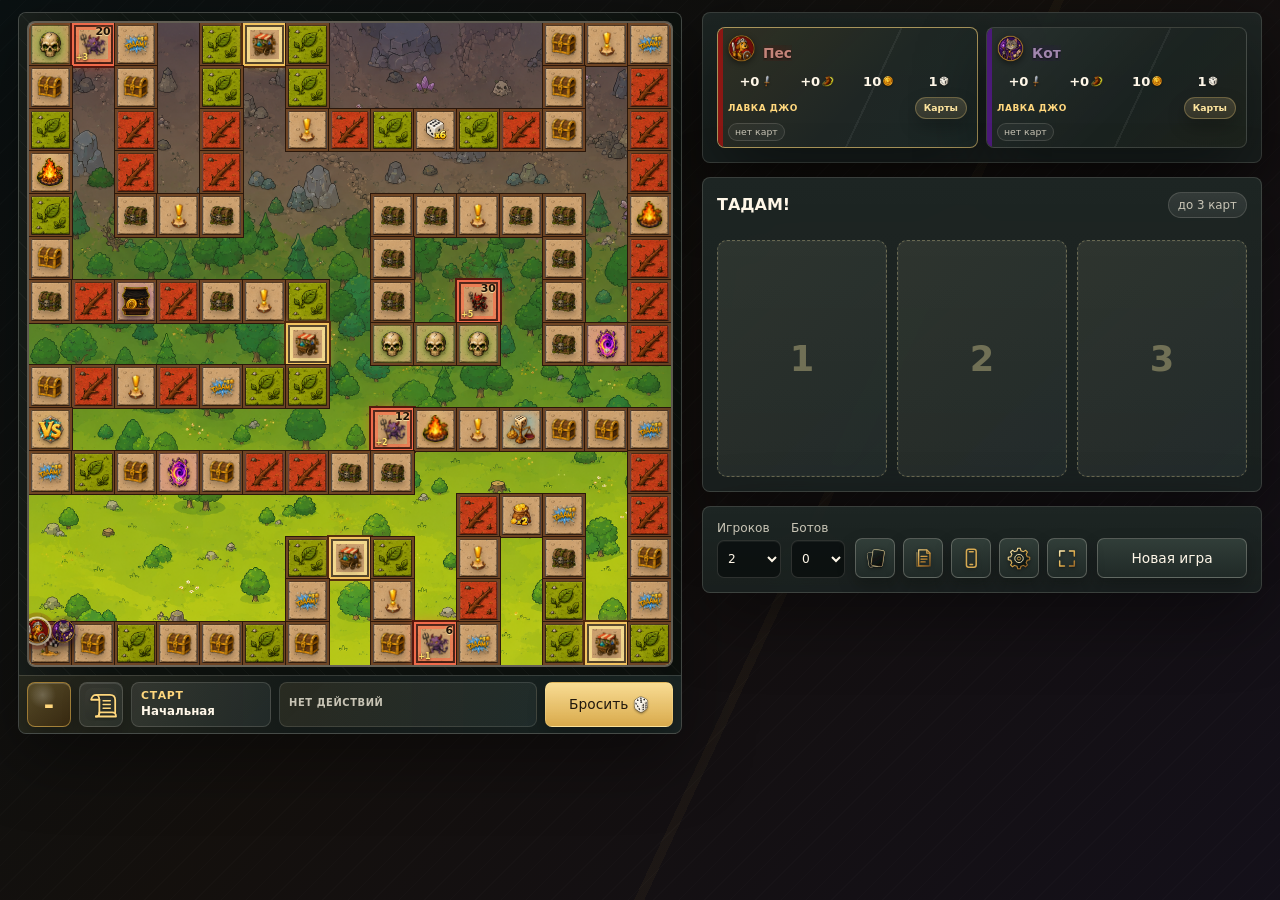
==== commit ae9bcefa: "Настольный стиль О14: свободная высота колонки — планшетам. Треки, цифры и имена крупнее, «Лавка Джо" ====
--- a/index.html
+++ b/index.html
@@ -9,7 +9,7 @@
     <link href="https://fonts.googleapis.com/css2?family=Rubik:wght@400;500;700;800;900&family=Ruslan+Display&display=swap" rel="stylesheet" />
     <link rel="stylesheet" href="./styles.css?v=20261012-1400" />
     <link rel="stylesheet" href="./styles/moments.css?v=20261012-2330" />
-    <link rel="stylesheet" href="./styles/tabletop.css?v=20261013-1500" />
+    <link rel="stylesheet" href="./styles/tabletop.css?v=20261013-1600" />
   </head>
   <body data-ui-style="classic" data-font-style="standard">
     <main class="app-shell">
--- a/styles/tabletop.css
+++ b/styles/tabletop.css
@@ -3118,3 +3118,235 @@
     gap: 12px;
   }
 }
+
+/* О14. Планшеты в один ряд (два и три игрока) получают свободную высоту колонки: треки и цифры крупнее,
+   у трёх игроков карман монет — строкой под треками, «Лавка Джо» и «Карты» — над картами, подпись без переноса.
+   Остаток высоты уходит строке ТАДАМ: она встаёт посередине между колодами и лотком, дыры над лотком нет */
+@media (min-width: 1200px) {
+  body[data-ui-style="tabletop"] .side-panel > .score-strip:not(:has(> .score-card:nth-child(4))) > .score-card {
+    padding: 10px 11px 10px 12px;
+  }
+
+  body[data-ui-style="tabletop"] .side-panel > .score-strip:not(:has(> .score-card:nth-child(4))) .score-name {
+    margin-bottom: 7px;
+  }
+
+  body[data-ui-style="tabletop"] .side-panel > .score-strip:not(:has(> .score-card:nth-child(4))) .score-name strong {
+    font-size: 1.24rem;
+  }
+
+  body[data-ui-style="tabletop"] .side-panel > .score-strip:has(> .score-card:nth-child(3):last-child) .score-stats {
+    grid-template-columns: minmax(0, 1fr);
+    grid-template-areas: "tracks" "coins";
+    gap: 7px;
+  }
+
+  body[data-ui-style="tabletop"] .side-panel > .score-strip:not(:has(> .score-card:nth-child(4))) .score-stats > .score-tracks {
+    gap: 5px;
+  }
+
+  body[data-ui-style="tabletop"] .side-panel > .score-strip:not(:has(> .score-card:nth-child(4))) .score-track {
+    grid-template-columns: 19px minmax(0, 1fr) auto;
+    gap: 5px;
+  }
+
+  body[data-ui-style="tabletop"] .side-panel > .score-strip:not(:has(> .score-card:nth-child(4))) .score-track-icon {
+    width: 19px;
+    height: 19px;
+  }
+
+  body[data-ui-style="tabletop"] .side-panel > .score-strip:not(:has(> .score-card:nth-child(4))) .score-track-groove {
+    height: 20px;
+  }
+
+  body[data-ui-style="tabletop"] .side-panel > .score-strip:not(:has(> .score-card:nth-child(4))) .score-track-groove > i.is-on::before {
+    width: 17px;
+    height: 17px;
+  }
+
+  body[data-ui-style="tabletop"] .side-panel > .score-strip:not(:has(> .score-card:nth-child(4))) .score-track-groove > i::after {
+    font-size: 0.68rem;
+  }
+
+  body[data-ui-style="tabletop"] .side-panel > .score-strip:not(:has(> .score-card:nth-child(4))) .score-track:not([data-track="dice"]) .score-track-groove > i:not([data-n="0"], [data-n="5"], [data-n="10"], .is-on)::after {
+    font-size: 0.9rem;
+  }
+
+  body[data-ui-style="tabletop"] .side-panel > .score-strip:has(> .score-card:nth-child(3):last-child) .score-stats > .score-stat-coins {
+    flex-direction: row;
+    justify-content: center;
+    align-items: center;
+    gap: 8px;
+    min-height: 34px;
+    padding: 3px 10px;
+  }
+
+  body[data-ui-style="tabletop"] .side-panel > .score-strip:not(:has(> .score-card:nth-child(4))) .score-stat-coins b {
+    font-size: 1.1rem;
+  }
+
+  body[data-ui-style="tabletop"] .side-panel > .score-strip:not(:has(> .score-card:nth-child(4))) .score-shop {
+    grid-template-columns: minmax(0, 1fr) auto;
+    row-gap: 5px;
+    margin-top: 8px;
+  }
+
+  body[data-ui-style="tabletop"] .side-panel > .score-strip:not(:has(> .score-card:nth-child(4))) .score-shop-head > span {
+    max-width: none;
+    white-space: nowrap;
+    font-size: 0.62rem;
+  }
+
+  body[data-ui-style="tabletop"] .side-panel > .score-strip:not(:has(> .score-card:nth-child(4))) .score-shop-view {
+    grid-column: 2;
+  }
+
+  body[data-ui-style="tabletop"] .side-panel > .score-strip:not(:has(> .score-card:nth-child(4))) .score-shop > :is(.score-moments, div:not(.score-shop-head)) {
+    grid-column: 1 / -1;
+    grid-row: 2;
+  }
+
+  body[data-ui-style="tabletop"] .side-panel > .score-strip:not(:has(> .score-card:nth-child(4))) .score-moment-cards > small {
+    min-height: 27px;
+  }
+
+  body[data-ui-style="tabletop"] .side-panel > .tadam-card {
+    flex: 1 1 auto;
+    align-content: center;
+  }
+}
+
+/* Высокий экран (от 880 px): планшеты в один ряд ещё крупнее — портрет, имя, треки и отступы */
+@media (min-width: 1200px) and (min-height: 880px) {
+  body[data-ui-style="tabletop"] .side-panel {
+    gap: 12px;
+  }
+
+  body[data-ui-style="tabletop"] .side-panel > .score-strip:not(:has(> .score-card:nth-child(4))) {
+    padding-top: 14px;
+  }
+
+  body[data-ui-style="tabletop"] .side-panel > .score-strip:not(:has(> .score-card:nth-child(4))) > .score-card {
+    padding: 13px 13px 13px 14px;
+  }
+
+  body[data-ui-style="tabletop"] .side-panel > .score-strip:not(:has(> .score-card:nth-child(4))) .score-player-avatar img {
+    width: 62px;
+    height: 62px;
+  }
+
+  body[data-ui-style="tabletop"] .side-panel > .score-strip:not(:has(> .score-card:nth-child(4))) .score-player-name {
+    padding-top: 22px;
+  }
+
+  body[data-ui-style="tabletop"] .side-panel > .score-strip:not(:has(> .score-card:nth-child(4))) .score-name {
+    margin-bottom: 10px;
+  }
+
+  body[data-ui-style="tabletop"] .side-panel > .score-strip:not(:has(> .score-card:nth-child(4))) .score-name strong {
+    font-size: 1.36rem;
+  }
+
+  body[data-ui-style="tabletop"] .side-panel > .score-strip:not(:has(> .score-card:nth-child(4))) .score-stats > .score-tracks {
+    gap: 7px;
+  }
+
+  body[data-ui-style="tabletop"] .side-panel > .score-strip:not(:has(> .score-card:nth-child(4))) .score-track-groove {
+    height: 22px;
+  }
+
+  body[data-ui-style="tabletop"] .side-panel > .score-strip:not(:has(> .score-card:nth-child(4))) .score-track-groove > i.is-on::before {
+    width: 19px;
+    height: 19px;
+  }
+
+  body[data-ui-style="tabletop"] .side-panel > .score-strip:not(:has(> .score-card:nth-child(4))) .score-track-groove > i::after {
+    font-size: 0.74rem;
+  }
+
+  body[data-ui-style="tabletop"] .side-panel > .score-strip:not(:has(> .score-card:nth-child(4))) .score-track-icon {
+    width: 21px;
+    height: 21px;
+  }
+
+  body[data-ui-style="tabletop"] .side-panel > .score-strip:not(:has(> .score-card:nth-child(4))) .score-track {
+    grid-template-columns: 21px minmax(0, 1fr) auto;
+  }
+
+  body[data-ui-style="tabletop"] .side-panel > .score-strip:not(:has(> .score-card:nth-child(4))) .score-stats > .score-stat-coins {
+    min-height: 40px;
+  }
+
+  body[data-ui-style="tabletop"] .side-panel > .score-strip:not(:has(> .score-card:nth-child(4))) .score-shop {
+    margin-top: 11px;
+  }
+
+  body[data-ui-style="tabletop"] .side-panel > .score-strip:not(:has(> .score-card:nth-child(4))) .score-shop-head > span {
+    font-size: 0.68rem;
+  }
+
+  /* Четыре игрока — два ряда планшетов: треки и строка Лавки тоже крупнее, карман монет справа */
+  body[data-ui-style="tabletop"] .side-panel > .score-strip:has(> .score-card:nth-child(4)) > .score-card {
+    padding: 9px 11px 9px 12px;
+  }
+
+  body[data-ui-style="tabletop"] .side-panel > .score-strip:has(> .score-card:nth-child(4)) .score-name {
+    margin-bottom: 6px;
+  }
+
+  body[data-ui-style="tabletop"] .side-panel > .score-strip:has(> .score-card:nth-child(4)) .score-name strong {
+    font-size: 1.2rem;
+  }
+
+  body[data-ui-style="tabletop"] .side-panel > .score-strip:has(> .score-card:nth-child(4)) .score-stats > .score-tracks {
+    gap: 4px;
+  }
+
+  body[data-ui-style="tabletop"] .side-panel > .score-strip:has(> .score-card:nth-child(4)) .score-track {
+    grid-template-columns: 18px minmax(0, 1fr) auto;
+    gap: 5px;
+  }
+
+  body[data-ui-style="tabletop"] .side-panel > .score-strip:has(> .score-card:nth-child(4)) .score-track-icon {
+    width: 18px;
+    height: 18px;
+  }
+
+  body[data-ui-style="tabletop"] .side-panel > .score-strip:has(> .score-card:nth-child(4)) .score-track-groove {
+    height: 18px;
+  }
+
+  body[data-ui-style="tabletop"] .side-panel > .score-strip:has(> .score-card:nth-child(4)) .score-track-groove > i.is-on::before {
+    width: 16px;
+    height: 16px;
+  }
+
+  body[data-ui-style="tabletop"] .side-panel > .score-strip:has(> .score-card:nth-child(4)) .score-track-groove > i::after {
+    font-size: 0.64rem;
+  }
+
+  body[data-ui-style="tabletop"] .side-panel > .score-strip:has(> .score-card:nth-child(4)) .score-track:not([data-track="dice"]) .score-track-groove > i:not([data-n="0"], [data-n="5"], [data-n="10"], .is-on)::after {
+    font-size: 0.86rem;
+  }
+
+  body[data-ui-style="tabletop"] .side-panel > .score-strip:has(> .score-card:nth-child(4)) .score-shop {
+    grid-template-columns: minmax(0, 1fr) auto;
+    row-gap: 4px;
+    margin-top: 7px;
+  }
+
+  body[data-ui-style="tabletop"] .side-panel > .score-strip:has(> .score-card:nth-child(4)) .score-shop-head > span {
+    max-width: none;
+    white-space: nowrap;
+    font-size: 0.62rem;
+  }
+
+  body[data-ui-style="tabletop"] .side-panel > .score-strip:has(> .score-card:nth-child(4)) .score-shop-view {
+    grid-column: 2;
+  }
+
+  body[data-ui-style="tabletop"] .side-panel > .score-strip:has(> .score-card:nth-child(4)) .score-shop > :is(.score-moments, div:not(.score-shop-head)) {
+    grid-column: 1 / -1;
+    grid-row: 2;
+  }
+}
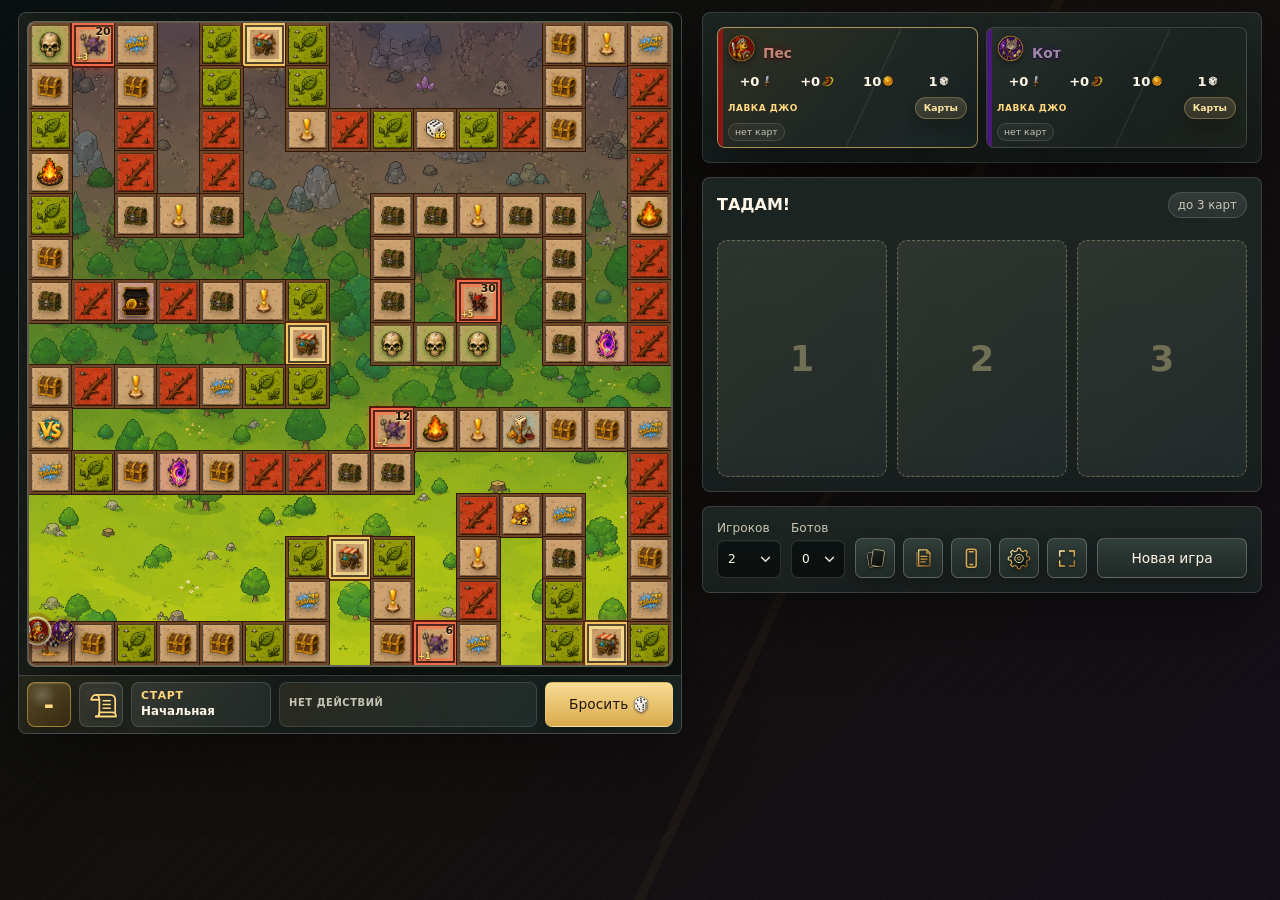
==== commit 5ddbf236: "Классика: у селектов «Игроков» и «Ботов» стрелка снова с отступом от правого края — своя стрелка в 9" ====
--- a/index.html
+++ b/index.html
@@ -7,7 +7,7 @@
     <link rel="preconnect" href="https://fonts.googleapis.com" />
     <link rel="preconnect" href="https://fonts.gstatic.com" crossorigin />
     <link href="https://fonts.googleapis.com/css2?family=Rubik:wght@400;500;700;800;900&family=Ruslan+Display&display=swap" rel="stylesheet" />
-    <link rel="stylesheet" href="./styles.css?v=20261012-1400" />
+    <link rel="stylesheet" href="./styles.css?v=20261018-1200" />
     <link rel="stylesheet" href="./styles/moments.css?v=20261012-2330" />
     <link rel="stylesheet" href="./styles/tabletop.css?v=20261013-1600" />
   </head>
--- a/styles.css
+++ b/styles.css
@@ -13521,3 +13521,16 @@
 .controller-card-preview-face .controller-card-face-stage.is-preview .shop-card-text.has-card-face-icon.is-description-long {
   --card-face-description-size: clamp(0.5rem, 3.7cqw, 0.8rem);
 }
+
+/* Селекты «Игроков» и «Ботов» в классике: стрелка своя, с отступом 9px от правого края, как у остальных полей.
+   Браузерная стрелка в узком поле прижималась к краю; место под неё — в правом отступе, цифра не обрезается */
+body:not([data-ui-style="tabletop"]) .season-controls :is(select, #playerCount) {
+  appearance: none;
+  -webkit-appearance: none;
+  padding-right: 24px;
+  padding-left: 10px;
+  background-image: url("data:image/svg+xml,%3Csvg xmlns='http://www.w3.org/2000/svg' width='12' height='8' viewBox='0 0 12 8'%3E%3Cpath d='M1.5 1.5 6 6l4.5-4.5' fill='none' stroke='%23e8e4d8' stroke-width='1.8' stroke-linecap='round' stroke-linejoin='round'/%3E%3C/svg%3E");
+  background-position: right 9px center;
+  background-size: 11px 7px;
+  background-repeat: no-repeat;
+}
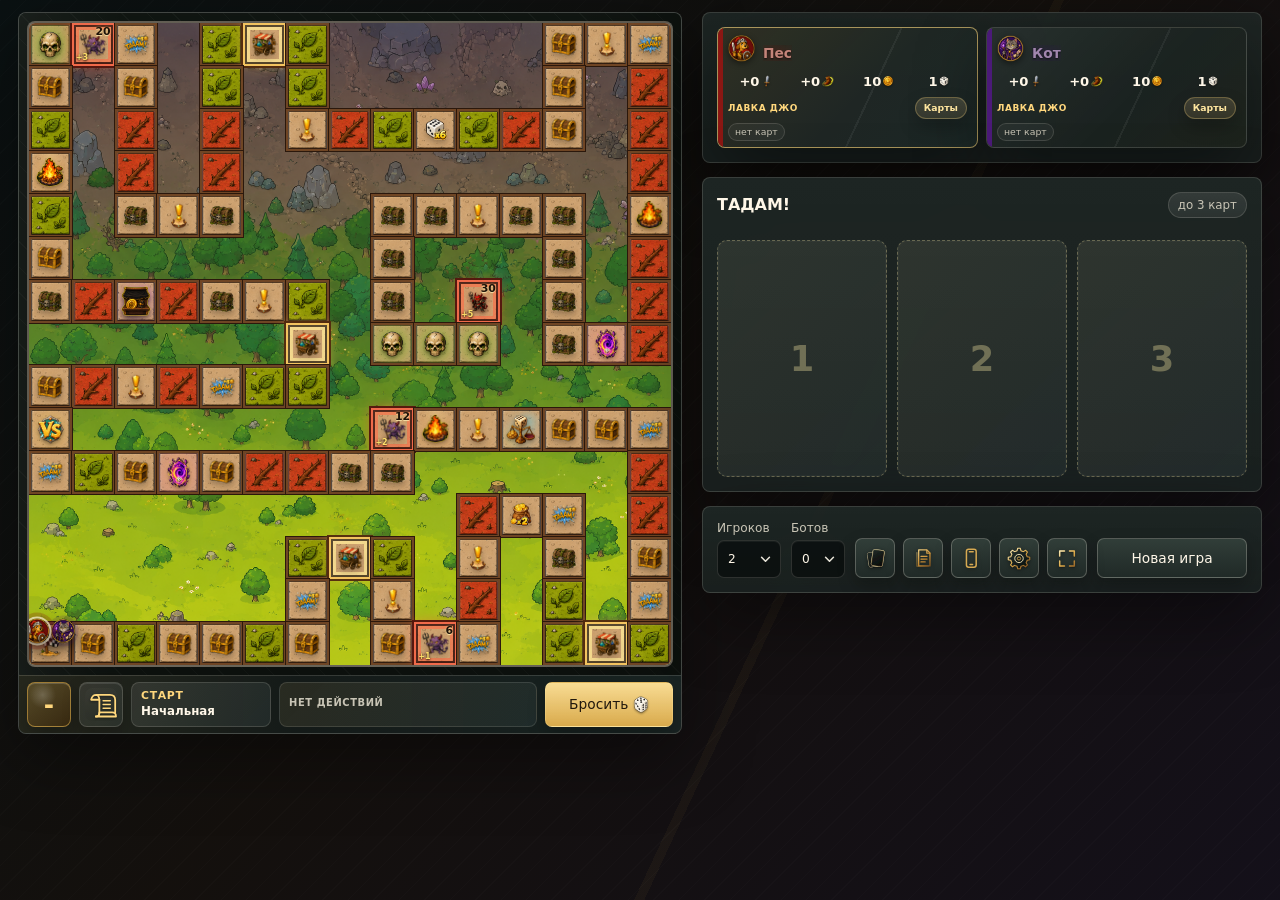
==== commit 59683b81: "Событие «Ярость монстров» — без своего красного фона: то же лицо и рамка, что у остальных событий, о" ====
--- a/index.html
+++ b/index.html
@@ -7,8 +7,8 @@
     <link rel="preconnect" href="https://fonts.googleapis.com" />
     <link rel="preconnect" href="https://fonts.gstatic.com" crossorigin />
     <link href="https://fonts.googleapis.com/css2?family=Rubik:wght@400;500;700;800;900&family=Ruslan+Display&display=swap" rel="stylesheet" />
-    <link rel="stylesheet" href="./styles.css?v=20261018-1200" />
-    <link rel="stylesheet" href="./styles/moments.css?v=20261012-2330" />
+    <link rel="stylesheet" href="./styles.css?v=20261018-2230" />
+    <link rel="stylesheet" href="./styles/moments.css?v=20261018-2200" />
     <link rel="stylesheet" href="./styles/tabletop.css?v=20261013-1600" />
   </head>
   <body data-ui-style="classic" data-font-style="standard">
@@ -249,6 +249,10 @@
                 <span>Не показывать контур хода</span>
               </label>
               <label class="cheat-toggle">
+                <input id="momentIcons" type="checkbox" checked />
+                <span>Иконки на Лавке Джо</span>
+              </label>
+              <label class="cheat-toggle">
                 <input id="hidePlayers" type="checkbox" />
                 <span>Скрыть игроков</span>
               </label>
@@ -363,6 +367,6 @@
 
     </main>
 
-    <script type="module" src="./src/game.js?v=20261013-1200"></script>
+    <script type="module" src="./src/game.js?v=20261018-2230"></script>
   </body>
 </html>
--- a/styles.css
+++ b/styles.css
@@ -9146,10 +9146,6 @@
   --card-art: url("./assets/cards/event_front.png?v=20260612-1800");
 }
 
-.event-card-reveal.is-revealed .event-card-preview.is-event-monster-rage {
-  --card-art: url("./assets/cards/event_monster-rage_front.png?v=20260727-0325");
-}
-
 button.event-card-preview.is-event-artifact-card::before,
 button.event-card-preview.is-event-artifact-card::after {
   content: "";
--- a/styles/moments.css
+++ b/styles/moments.css
@@ -33,56 +33,49 @@
   gap: 4px;
 }
 
-/* Иконка момента — латунная печать с выбитым знаком */
+/* Иконка момента — латунный медальон со знаком (арт assets/icons/moment-*.png, 96px, знак по центру).
+   Размер задаёт только ширина/высота элемента: картинка вписана целиком, без смещений */
 .moment-icon {
   position: relative;
   display: block;
   width: 18px;
   height: 18px;
   flex: 0 0 auto;
-  border-radius: 50%;
-  background: radial-gradient(circle at 38% 30%, #fbe9b8, #d6a24d 58%, #8a561c);
-  box-shadow: 1px 2px 0 #3a210c, inset 0 -2px 3px rgba(60, 30, 5, 0.45);
+  background: var(--moment-art) center / contain no-repeat;
+  filter: drop-shadow(0 1px 1px rgba(40, 20, 4, 0.55));
   font-style: normal;
 }
 
-.moment-icon::before {
-  content: "";
-  position: absolute;
-  inset: 18%;
-  background: #3a1d08;
-  -webkit-mask: var(--moment-mask) center / contain no-repeat;
-  mask: var(--moment-mask) center / contain no-repeat;
-}
-
 .moment-icon.is-empty {
+  border-radius: 50%;
   background: rgba(10, 5, 2, 0.3);
   box-shadow: inset 0 1px 3px rgba(0, 0, 0, 0.5);
+  filter: none;
 }
 
 /* Начало хода — восход */
 .moment-icon[data-moment="turn-start"] {
-  --moment-mask: url("data:image/svg+xml,%3Csvg xmlns='http://www.w3.org/2000/svg' viewBox='0 0 24 24'%3E%3Cpath d='M4.5 16.5a7.5 7.5 0 0 1 15 0z'/%3E%3Crect x='1.5' y='18' width='21' height='2.6' rx='1.3'/%3E%3Cpath d='M10.8 1.8h2.4v4.6h-2.4zM2.6 6.5l1.7-1.7 3.2 3.2-1.7 1.7zM16.5 8l3.2-3.2 1.7 1.7-3.2 3.2z'/%3E%3C/svg%3E");
+  --moment-art: url("../assets/icons/moment-turn-start.png");
 }
 
 /* Ход — двойная стрелка вперёд */
 .moment-icon[data-moment="move"] {
-  --moment-mask: url("data:image/svg+xml,%3Csvg xmlns='http://www.w3.org/2000/svg' viewBox='0 0 24 24'%3E%3Cpath d='M2 4.5l7.5 7.5L2 19.5v-5L4.5 12 2 9.5zM12 4.5l7.5 7.5-7.5 7.5v-5l2.5-2.5L12 9.5z'/%3E%3C/svg%3E");
+  --moment-art: url("../assets/icons/moment-move.png");
 }
 
 /* Бой — скрещённые мечи */
 .moment-icon[data-moment="battle"] {
-  --moment-mask: url("data:image/svg+xml,%3Csvg xmlns='http://www.w3.org/2000/svg' viewBox='0 0 24 24' fill='none' stroke='%23000' stroke-linecap='round'%3E%3Cpath d='M8 16L20.5 3.5M16 16L3.5 3.5' stroke-width='2.4'/%3E%3Cpath d='M5.5 13.5l5 5M18.5 13.5l-5 5' stroke-width='2.4'/%3E%3Cpath d='M8 16l-4 4M16 16l4 4' stroke-width='3'/%3E%3C/svg%3E");
+  --moment-art: url("../assets/icons/moment-battle.png");
 }
 
 /* Лавка — прилавок под навесом */
 .moment-icon[data-moment="shop"] {
-  --moment-mask: url("data:image/svg+xml,%3Csvg xmlns='http://www.w3.org/2000/svg' viewBox='0 0 24 24'%3E%3Cpath d='M2.5 3h19l1.5 6.2a2.75 2.75 0 0 1-5.5 0 2.75 2.75 0 0 1-5.5 0 2.75 2.75 0 0 1-5.5 0 2.75 2.75 0 0 1-5.5 0z'/%3E%3Cpath d='M3.5 12.5h2.2V19h4v-5h4.6v5h4v-6.5h2.2V21.5h-17z'/%3E%3C/svg%3E");
+  --moment-art: url("../assets/icons/moment-shop.png");
 }
 
 /* Реакция — молния: срабатывает от чужих действий */
 .moment-icon[data-moment="reaction"] {
-  --moment-mask: url("data:image/svg+xml,%3Csvg xmlns='http://www.w3.org/2000/svg' viewBox='0 0 24 24'%3E%3Cpath d='M14 1.5L3.5 13.5h7L8.5 22.5l12-13h-7.2z'/%3E%3C/svg%3E");
+  --moment-art: url("../assets/icons/moment-reaction.png");
 }
 
 /* Пульт: те же ряды по моменту под заголовком «Лавка Джо» */
@@ -113,3 +106,12 @@
   height: auto;
   aspect-ratio: 1;
 }
+
+/* Настройка «Иконки на Лавке Джо» выключена: иконок нет нигде, ряды по моменту остаются — карты на всю ширину ряда */
+body[data-moment-icons="off"] .moment-icon {
+  display: none;
+}
+
+body[data-moment-icons="off"] :is(.score-moment-row, .controller-moment-row) > * {
+  grid-column: 1 / -1;
+}
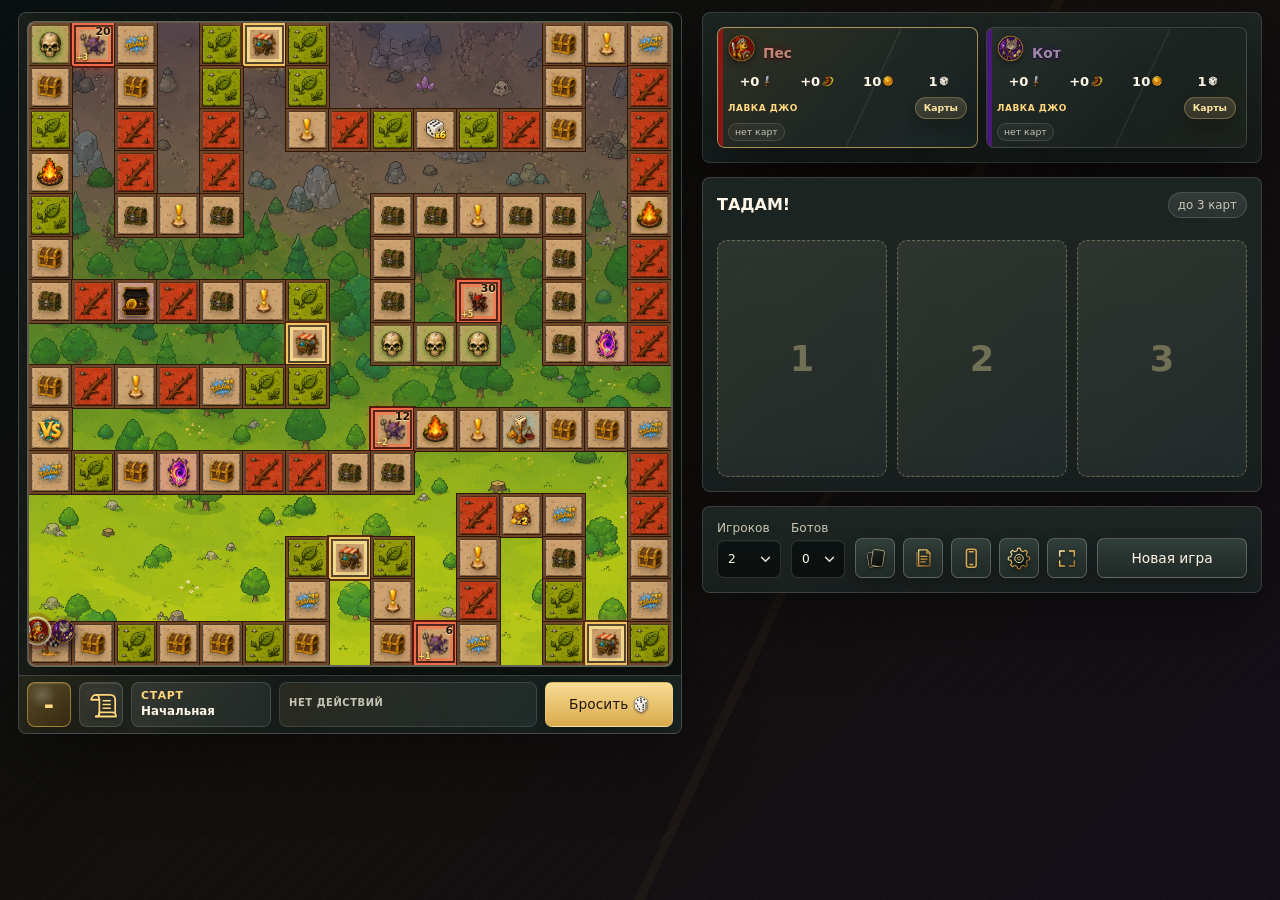
==== commit bd51976d: "Лавка Джо: по умолчанию снова классика (2 карты с верха колоды в каждой Лавке), рынок остаётся настр" ====
--- a/index.html
+++ b/index.html
@@ -225,8 +225,8 @@
               <label class="settings-select">
                 <span>Лавка</span>
                 <select id="shopMode">
-                  <option value="market" selected>Рынок</option>
-                  <option value="classic">Классика</option>
+                  <option value="market">Рынок</option>
+                  <option value="classic" selected>Классика</option>
                 </select>
               </label>
               <label class="settings-select">
@@ -367,6 +367,6 @@
 
     </main>
 
-    <script type="module" src="./src/game.js?v=20261018-2230"></script>
+    <script type="module" src="./src/game.js?v=20261018-2300"></script>
   </body>
 </html>
